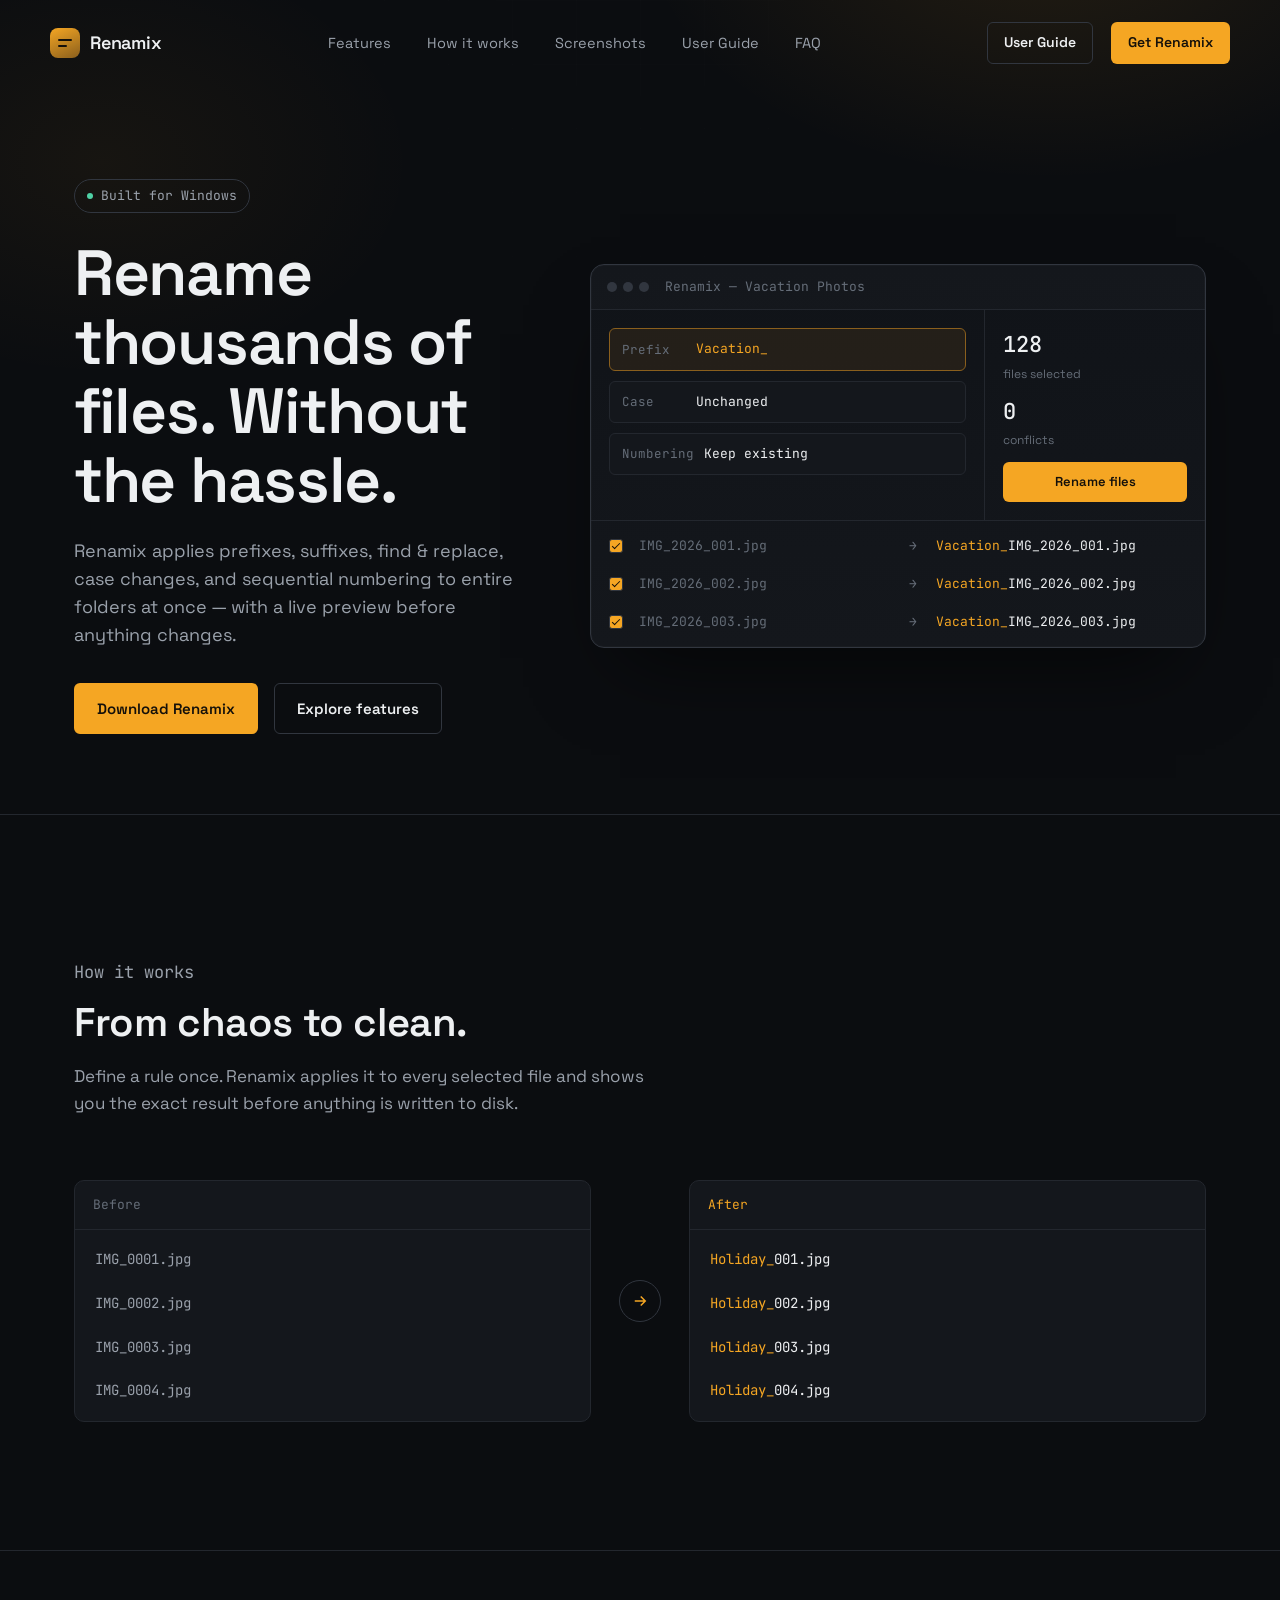
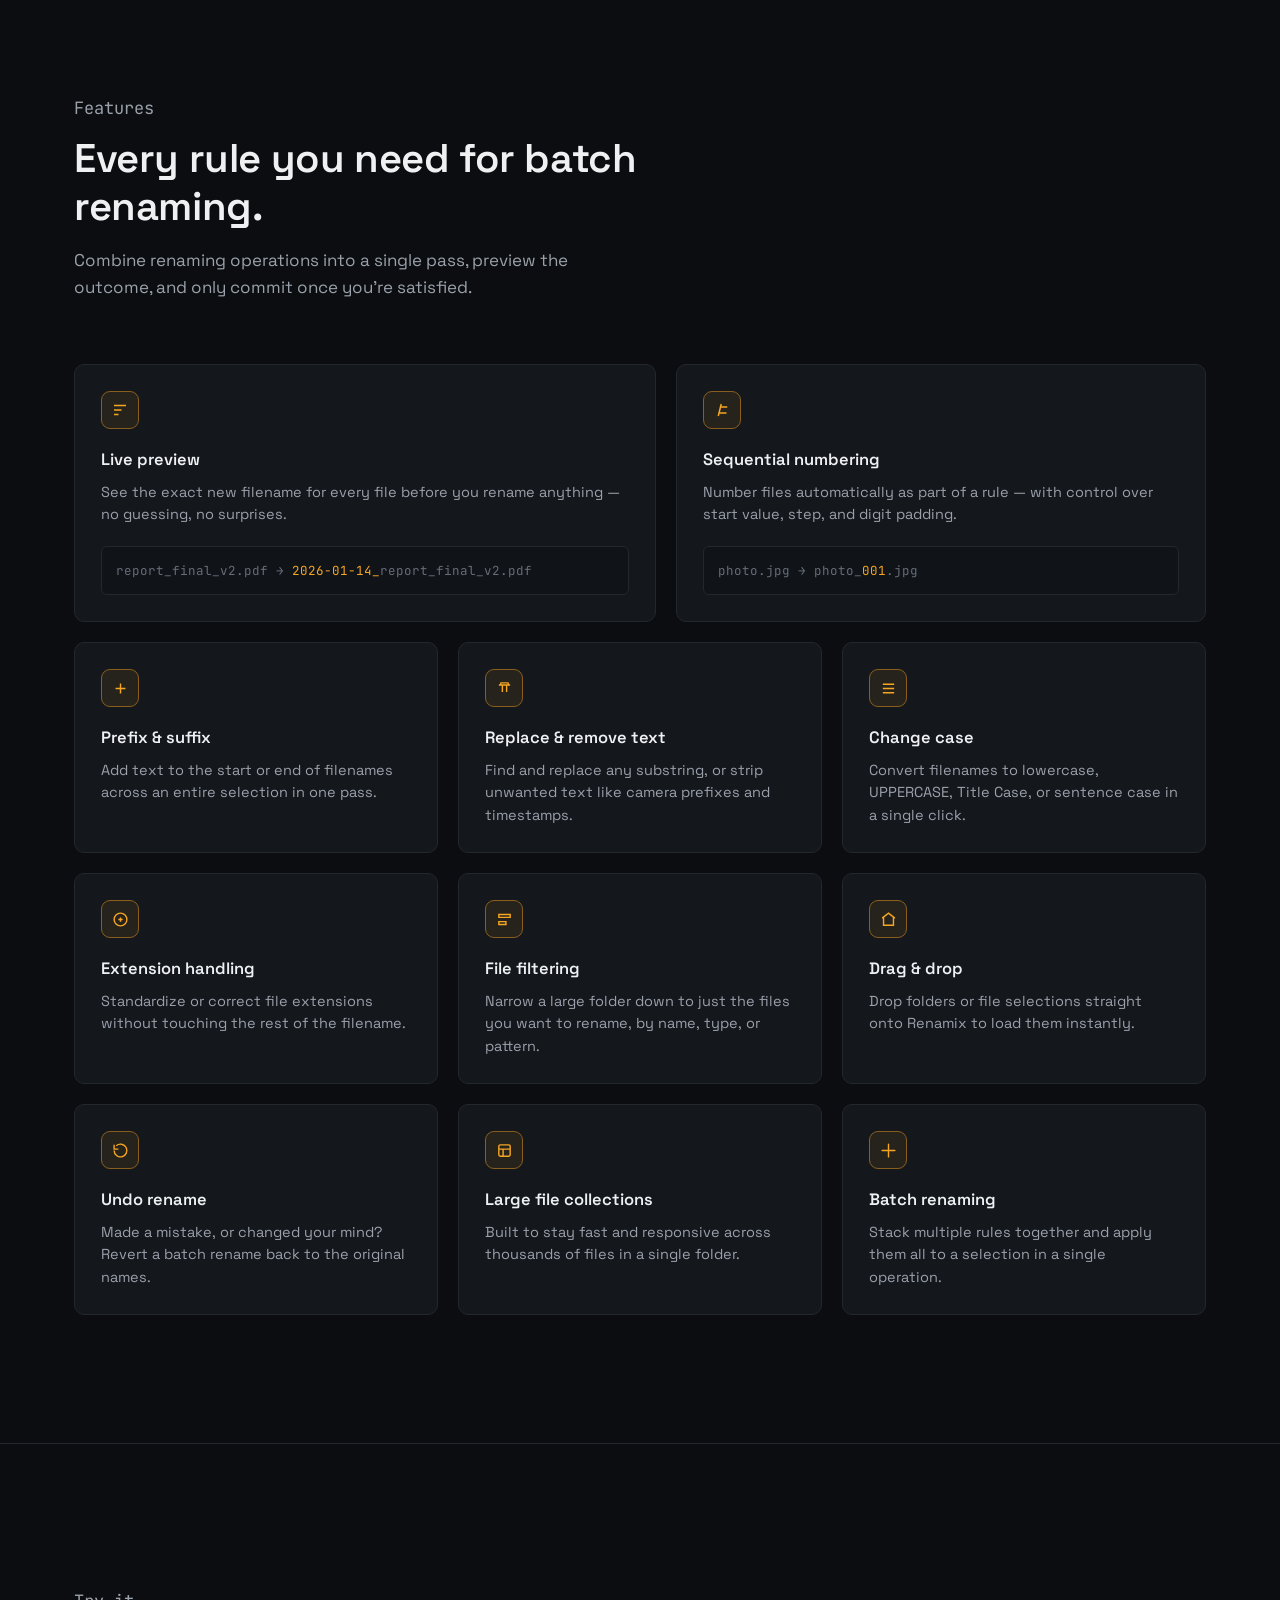
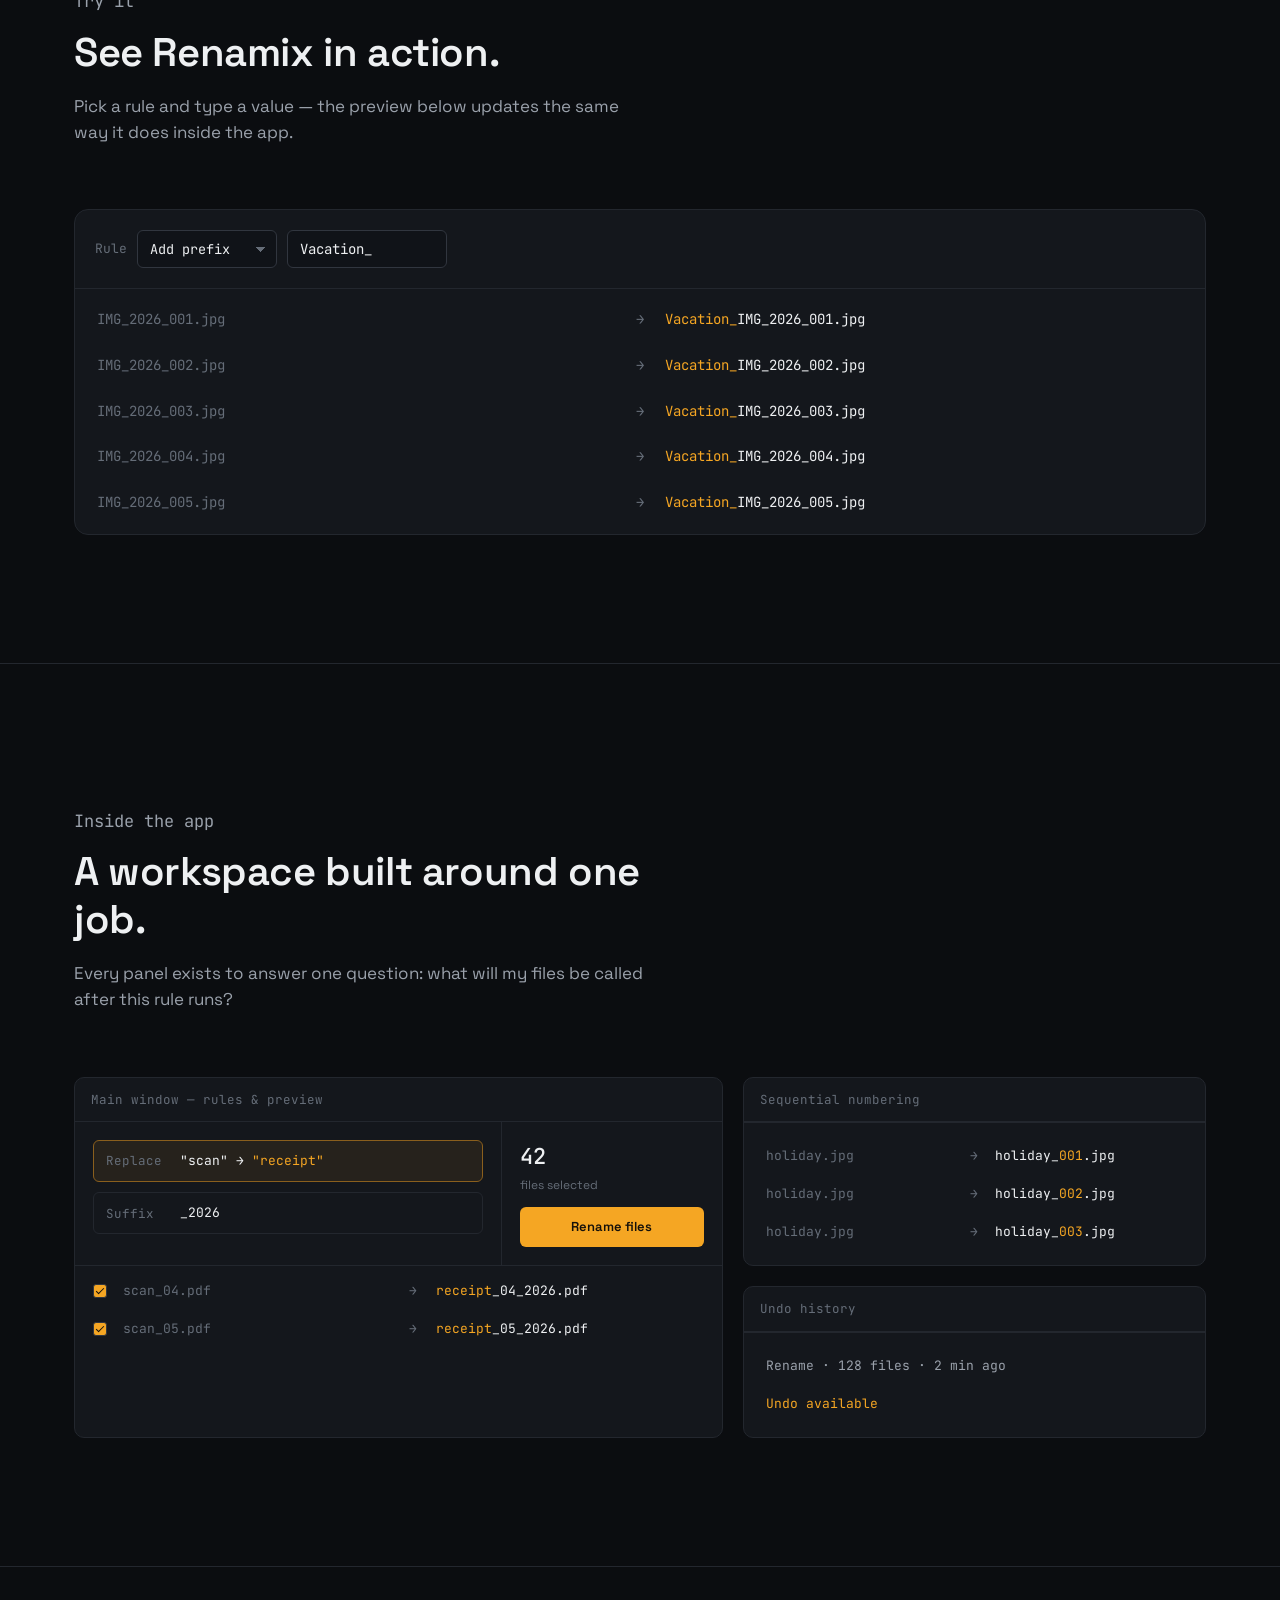
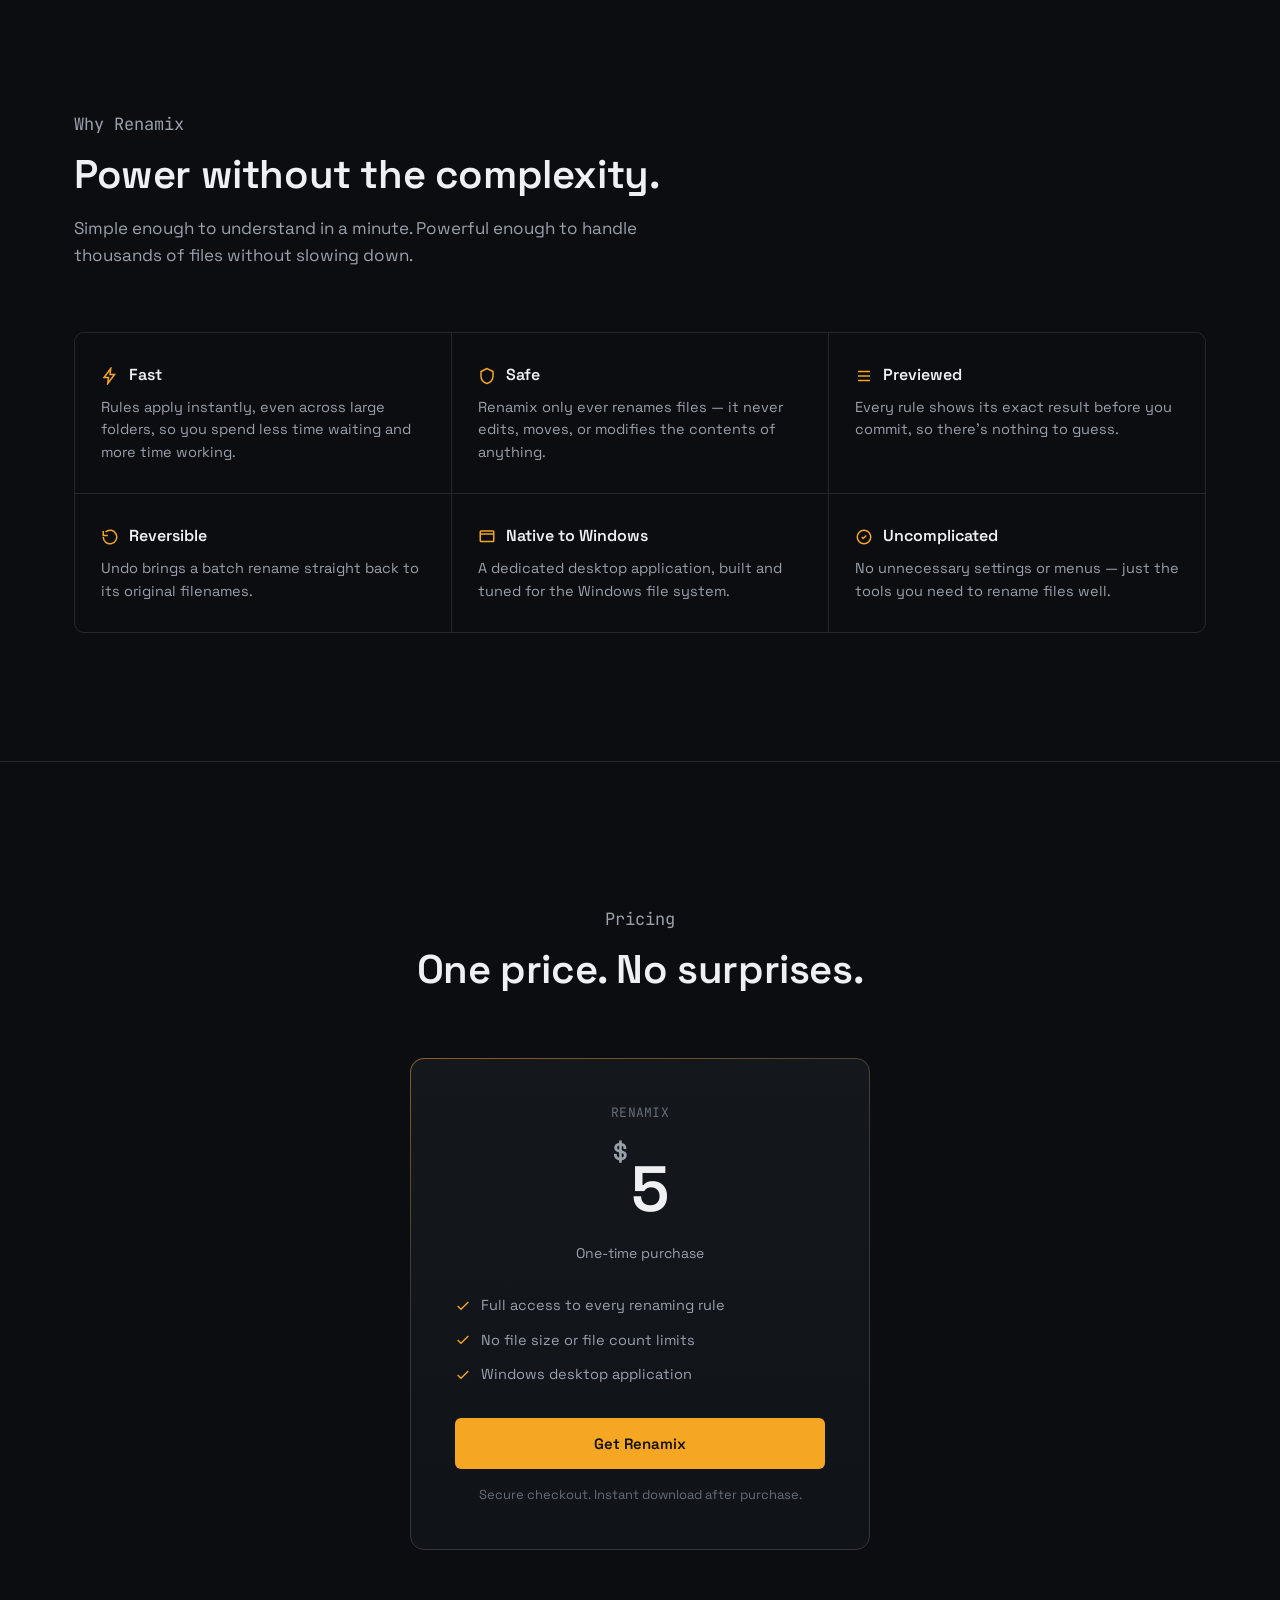
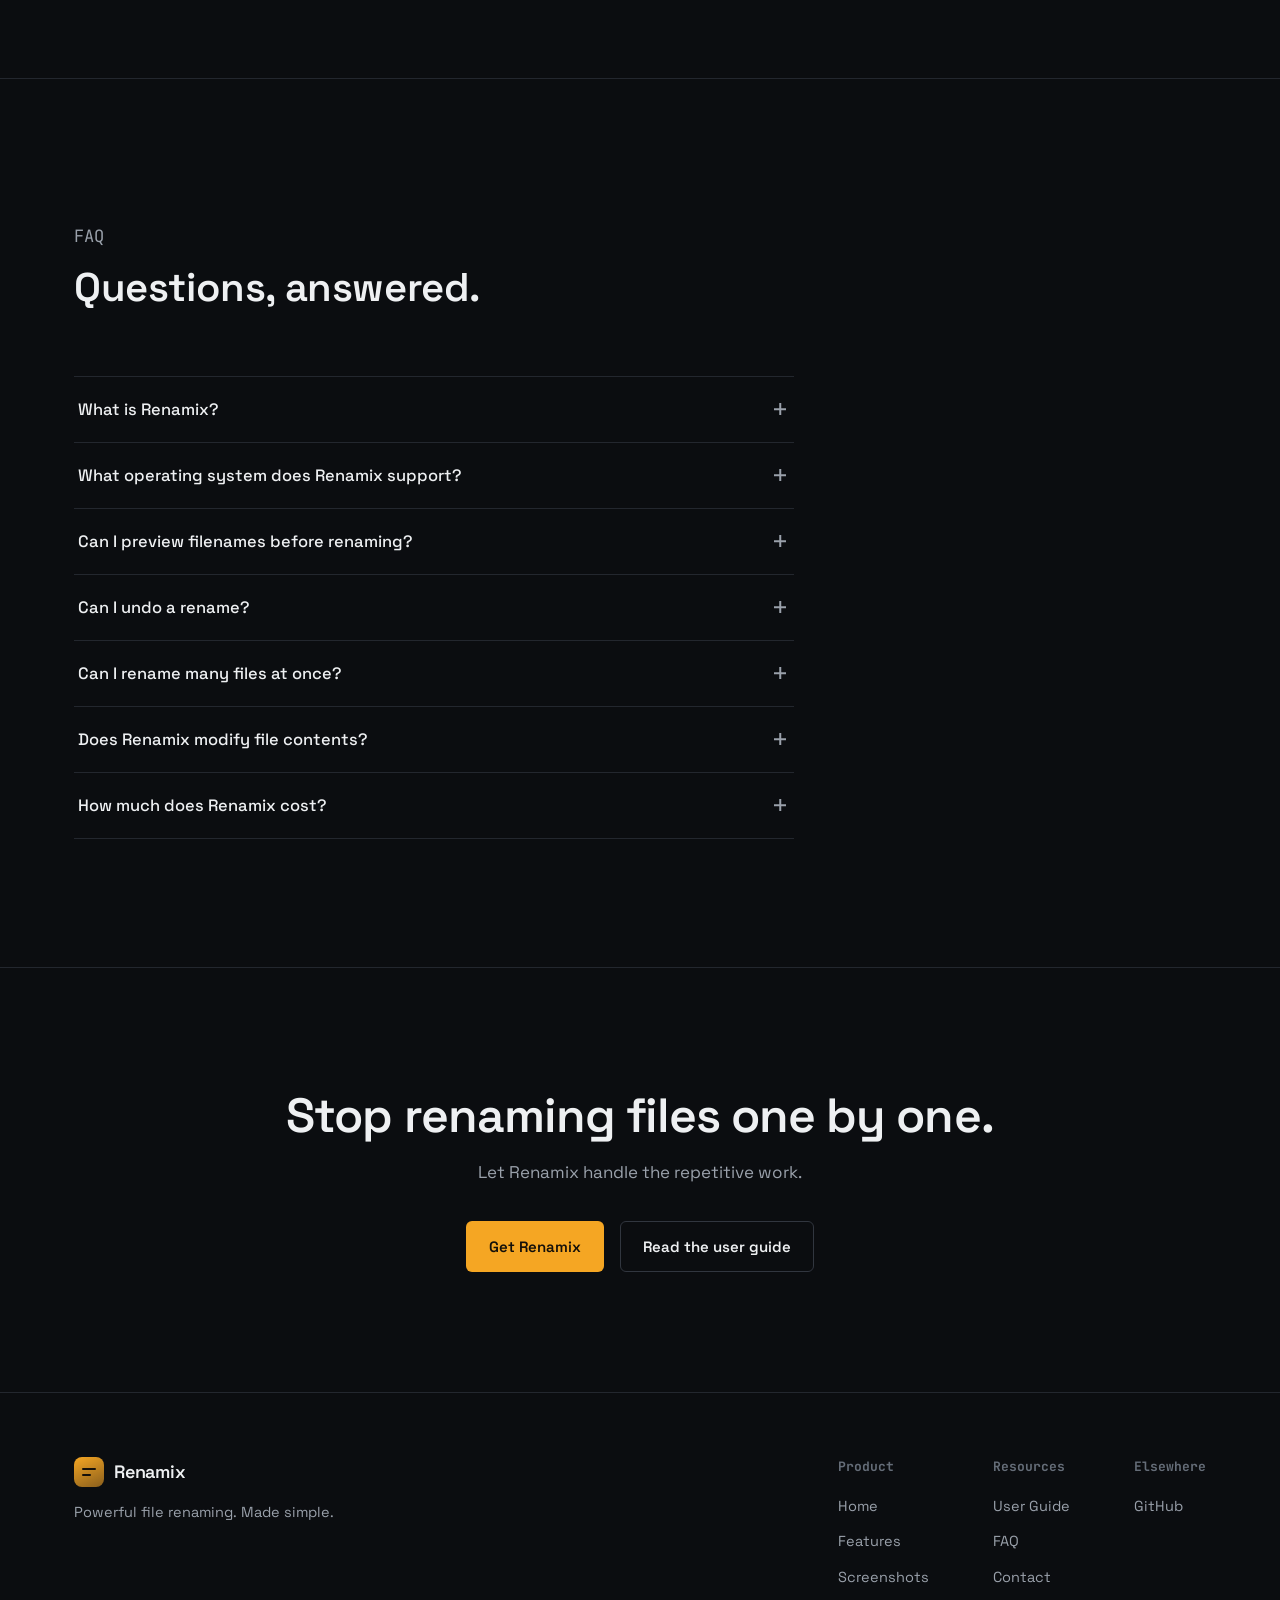
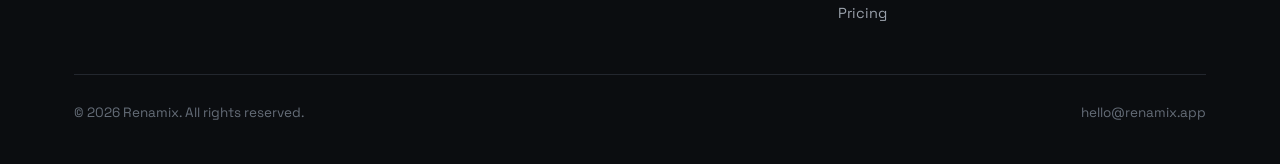
==== index.html @ d1b5529d "Second Version of Website" ====
<!DOCTYPE html>
<html lang="en">
<head>
  <meta charset="UTF-8" />
  <meta name="viewport" content="width=device-width, initial-scale=1.0" />
  <title>Renamix — Powerful Batch File Renaming for Windows</title>
  <meta name="description" content="Renamix makes batch file renaming fast, simple, and powerful. Preview changes, apply renaming rules, and rename large collections of files on Windows in seconds." />

  <meta property="og:type" content="website" />
  <meta property="og:title" content="Renamix — Powerful Batch File Renaming for Windows" />
  <meta property="og:description" content="Preview changes, apply renaming rules, and rename thousands of files in seconds. Built for Windows." />
  <meta property="og:image" content="images/og-image.png" />

  <link rel="icon" href="favicon.ico" sizes="any" />
  <link rel="preconnect" href="https://fonts.googleapis.com" />
  <link rel="preconnect" href="https://fonts.gstatic.com" crossorigin />
  <link href="https://fonts.googleapis.com/css2?family=Space+Grotesk:wght@500;600;700&family=JetBrains+Mono:wght@400;500&display=swap" rel="stylesheet" />
  <link rel="stylesheet" href="css/style.css" />
</head>
<body>
  <a class="skip-link" href="#main">Skip to content</a>
  <div class="bg-field" aria-hidden="true"></div>
  <div class="bg-grid" aria-hidden="true"></div>

  <header class="nav">
    <div class="wrap nav-inner">
      <a class="brand" href="index.html">
        <span class="brand-mark" aria-hidden="true"></span>
        Renamix
      </a>

      <nav class="nav-links" aria-label="Primary">
        <a href="#features">Features</a>
        <a href="#how-it-works">How it works</a>
        <a href="#screenshots">Screenshots</a>
        <a href="user-guide.html">User Guide</a>
        <a href="#faq">FAQ</a>
      </nav>

      <div class="nav-actions">
        <a class="btn btn-ghost btn-sm" href="user-guide.html">User Guide</a>
        <a class="btn btn-primary btn-sm" href="#pricing">Get Renamix</a>
        <button class="nav-toggle" aria-label="Open menu" aria-expanded="false" aria-controls="mobile-menu">
          <span></span>
        </button>
      </div>
    </div>

    <div class="mobile-menu" id="mobile-menu">
      <ul>
        <li><a href="#features">Features</a></li>
        <li><a href="#how-it-works">How it works</a></li>
        <li><a href="#screenshots">Screenshots</a></li>
        <li><a href="user-guide.html">User Guide</a></li>
        <li><a href="#faq">FAQ</a></li>
      </ul>
      <a class="btn btn-primary" href="#pricing">Get Renamix</a>
    </div>
  </header>

  <main id="main">

    <!-- ============================== HERO ============================== -->
    <section class="hero">
      <div class="wrap hero-inner">
        <div class="hero-copy">
          <span class="hero-eyebrow"><span class="dot" aria-hidden="true"></span>Built for Windows</span>
          <h1>Rename thousands of files. Without the hassle.</h1>
          <p>Renamix applies prefixes, suffixes, find &amp; replace, case changes, and sequential numbering to entire folders at once — with a live preview before anything changes.</p>

          <div class="hero-actions">
            <a class="btn btn-primary" href="#pricing">Download Renamix</a>
            <a class="btn btn-ghost" href="#features">Explore features</a>
          </div>
        </div>

        <div class="hero-visual">
          <div class="app-window" role="img" aria-label="Renamix application window showing a batch rename rule applied to a list of files, with old and new filenames shown side by side">
            <div class="app-titlebar">
              <div class="dots" aria-hidden="true"><span></span><span></span><span></span></div>
              <span class="app-name">Renamix — Vacation Photos</span>
            </div>
            <div class="app-body">
              <div class="app-rules">
                <div class="rule-row active">
                  <span class="rule-label">Prefix</span>
                  <span class="rule-value accent">Vacation_</span>
                </div>
                <div class="rule-row">
                  <span class="rule-label">Case</span>
                  <span class="rule-value">Unchanged</span>
                </div>
                <div class="rule-row">
                  <span class="rule-label">Numbering</span>
                  <span class="rule-value">Keep existing</span>
                </div>
              </div>
              <div class="app-summary">
                <div class="summary-stat">
                  <div class="num">128</div>
                  <div class="lbl">files selected</div>
                </div>
                <div class="summary-stat">
                  <div class="num">0</div>
                  <div class="lbl">conflicts</div>
                </div>
                <div class="summary-btn">Rename files</div>
              </div>
            </div>
            <div class="app-filelist">
              <div class="file-row">
                <span class="file-check" aria-hidden="true"></span>
                <span class="file-old">IMG_2026_001.jpg</span>
                <span class="file-arrow">→</span>
                <span class="file-new"><span class="diff">Vacation_</span>IMG_2026_001.jpg</span>
              </div>
              <div class="file-row">
                <span class="file-check" aria-hidden="true"></span>
                <span class="file-old">IMG_2026_002.jpg</span>
                <span class="file-arrow">→</span>
                <span class="file-new"><span class="diff">Vacation_</span>IMG_2026_002.jpg</span>
              </div>
              <div class="file-row">
                <span class="file-check" aria-hidden="true"></span>
                <span class="file-old">IMG_2026_003.jpg</span>
                <span class="file-arrow">→</span>
                <span class="file-new"><span class="diff">Vacation_</span>IMG_2026_003.jpg</span>
              </div>
            </div>
          </div>
        </div>
      </div>
    </section>

    <!-- ========================== BEFORE / AFTER ========================== -->
    <section class="section" id="how-it-works">
      <div class="wrap">
        <div class="section-head reveal">
          <p class="section-kicker">How it works</p>
          <h2>From chaos to clean.</h2>
          <p>Define a rule once. Renamix applies it to every selected file and shows you the exact result before anything is written to disk.</p>
        </div>

        <div class="transform-demo reveal">
          <div class="transform-col before">
            <div class="col-head">Before</div>
            <ul>
              <li>IMG_0001.jpg</li>
              <li>IMG_0002.jpg</li>
              <li>IMG_0003.jpg</li>
              <li>IMG_0004.jpg</li>
            </ul>
          </div>

          <div class="transform-arrow" aria-hidden="true">
            <svg width="18" height="18" viewBox="0 0 24 24" fill="none" stroke="currentColor" stroke-width="2"><path d="M5 12h14M13 6l6 6-6 6"/></svg>
          </div>

          <div class="transform-col after">
            <div class="col-head">After</div>
            <ul>
              <li><span class="diff">Holiday_</span>001.jpg</li>
              <li><span class="diff">Holiday_</span>002.jpg</li>
              <li><span class="diff">Holiday_</span>003.jpg</li>
              <li><span class="diff">Holiday_</span>004.jpg</li>
            </ul>
          </div>
        </div>
      </div>
    </section>

    <!-- ============================= FEATURES ============================= -->
    <section class="section" id="features">
      <div class="wrap">
        <div class="section-head reveal">
          <p class="section-kicker">Features</p>
          <h2>Every rule you need for batch renaming.</h2>
          <p>Combine renaming operations into a single pass, preview the outcome, and only commit once you're satisfied.</p>
        </div>

        <div class="feature-lead">
          <div class="feature-hero-card reveal">
            <div>
              <div class="feature-icon" aria-hidden="true">
                <svg width="18" height="18" viewBox="0 0 24 24" fill="none" stroke="currentColor" stroke-width="2"><path d="M4 6h16M4 12h10M4 18h6"/></svg>
              </div>
              <h3>Live preview</h3>
              <p>See the exact new filename for every file before you rename anything — no guessing, no surprises.</p>
            </div>
            <div class="mini-transform">
              report_final_v2.pdf<span class="arrow">→</span><span class="diff">2026-01-14_</span>report_final_v2.pdf
            </div>
          </div>

          <div class="feature-hero-card reveal">
            <div>
              <div class="feature-icon" aria-hidden="true">
                <svg width="18" height="18" viewBox="0 0 24 24" fill="none" stroke="currentColor" stroke-width="2"><path d="M7 20l4-16m-2 4h10m-11 8h10"/></svg>
              </div>
              <h3>Sequential numbering</h3>
              <p>Number files automatically as part of a rule — with control over start value, step, and digit padding.</p>
            </div>
            <div class="mini-transform">
              photo.jpg<span class="arrow">→</span>photo_<span class="diff">001</span>.jpg
            </div>
          </div>
        </div>

        <div class="feature-grid">
          <div class="feature-card reveal">
            <div class="feature-icon" aria-hidden="true">
              <svg width="17" height="17" viewBox="0 0 24 24" fill="none" stroke="currentColor" stroke-width="2"><path d="M12 5v14M5 12h14"/></svg>
            </div>
            <h3>Prefix &amp; suffix</h3>
            <p>Add text to the start or end of filenames across an entire selection in one pass.</p>
          </div>

          <div class="feature-card reveal">
            <div class="feature-icon" aria-hidden="true">
              <svg width="17" height="17" viewBox="0 0 24 24" fill="none" stroke="currentColor" stroke-width="2"><path d="M4 7h16M9 7v10m6-10v10M6 7l1-3h10l1 3"/></svg>
            </div>
            <h3>Replace &amp; remove text</h3>
            <p>Find and replace any substring, or strip unwanted text like camera prefixes and timestamps.</p>
          </div>

          <div class="feature-card reveal">
            <div class="feature-icon" aria-hidden="true">
              <svg width="17" height="17" viewBox="0 0 24 24" fill="none" stroke="currentColor" stroke-width="2"><path d="M4 6h16M4 12h16M4 18h16"/></svg>
            </div>
            <h3>Change case</h3>
            <p>Convert filenames to lowercase, UPPERCASE, Title Case, or sentence case in a single click.</p>
          </div>

          <div class="feature-card reveal">
            <div class="feature-icon" aria-hidden="true">
              <svg width="17" height="17" viewBox="0 0 24 24" fill="none" stroke="currentColor" stroke-width="2"><path d="M9 12h6M12 9v6"/><circle cx="12" cy="12" r="9"/></svg>
            </div>
            <h3>Extension handling</h3>
            <p>Standardize or correct file extensions without touching the rest of the filename.</p>
          </div>

          <div class="feature-card reveal">
            <div class="feature-icon" aria-hidden="true">
              <svg width="17" height="17" viewBox="0 0 24 24" fill="none" stroke="currentColor" stroke-width="2"><path d="M4 5h16v4H4zM4 15h10v4H4z"/></svg>
            </div>
            <h3>File filtering</h3>
            <p>Narrow a large folder down to just the files you want to rename, by name, type, or pattern.</p>
          </div>

          <div class="feature-card reveal">
            <div class="feature-icon" aria-hidden="true">
              <svg width="17" height="17" viewBox="0 0 24 24" fill="none" stroke="currentColor" stroke-width="2"><path d="M3 10l9-7 9 7M5 9v11h14V9"/></svg>
            </div>
            <h3>Drag &amp; drop</h3>
            <p>Drop folders or file selections straight onto Renamix to load them instantly.</p>
          </div>

          <div class="feature-card reveal">
            <div class="feature-icon" aria-hidden="true">
              <svg width="17" height="17" viewBox="0 0 24 24" fill="none" stroke="currentColor" stroke-width="2"><path d="M3 12a9 9 0 1 0 3-6.7M3 4v6h6"/></svg>
            </div>
            <h3>Undo rename</h3>
            <p>Made a mistake, or changed your mind? Revert a batch rename back to the original names.</p>
          </div>

          <div class="feature-card reveal">
            <div class="feature-icon" aria-hidden="true">
              <svg width="17" height="17" viewBox="0 0 24 24" fill="none" stroke="currentColor" stroke-width="2"><rect x="4" y="4" width="16" height="16" rx="2"/><path d="M4 10h16M10 10v10"/></svg>
            </div>
            <h3>Large file collections</h3>
            <p>Built to stay fast and responsive across thousands of files in a single folder.</p>
          </div>

          <div class="feature-card reveal">
            <div class="feature-icon" aria-hidden="true">
              <svg width="17" height="17" viewBox="0 0 24 24" fill="none" stroke="currentColor" stroke-width="2"><path d="M12 3v18M3 12h18" stroke-linecap="round"/></svg>
            </div>
            <h3>Batch renaming</h3>
            <p>Stack multiple rules together and apply them all to a selection in a single operation.</p>
          </div>
        </div>
      </div>
    </section>

    <!-- ========================= INTERACTIVE DEMO ========================= -->
    <section class="section">
      <div class="wrap">
        <div class="section-head reveal">
          <p class="section-kicker">Try it</p>
          <h2>See Renamix in action.</h2>
          <p>Pick a rule and type a value — the preview below updates the same way it does inside the app.</p>
        </div>

        <div class="demo-panel reveal" data-demo>
          <div class="demo-controls">
            <label for="demo-mode">Rule</label>
            <div class="demo-input-group">
              <select class="demo-select" id="demo-mode" data-demo-mode>
                <option value="prefix">Add prefix</option>
                <option value="suffix">Add suffix</option>
                <option value="replace">Replace text</option>
                <option value="case">Lowercase</option>
              </select>
              <input class="demo-input" type="text" value="Vacation_" maxlength="24" aria-label="Rule value" data-demo-text />
            </div>
          </div>

          <div class="demo-files">
            <div class="demo-file-row" data-demo-row>
              <span class="old">IMG_2026_001.jpg</span>
              <span class="arrow">→</span>
              <span class="new">Vacation_IMG_2026_001.jpg</span>
            </div>
            <div class="demo-file-row" data-demo-row>
              <span class="old">IMG_2026_002.jpg</span>
              <span class="arrow">→</span>
              <span class="new">Vacation_IMG_2026_002.jpg</span>
            </div>
            <div class="demo-file-row" data-demo-row>
              <span class="old">IMG_2026_003.jpg</span>
              <span class="arrow">→</span>
              <span class="new">Vacation_IMG_2026_003.jpg</span>
            </div>
            <div class="demo-file-row" data-demo-row>
              <span class="old">IMG_2026_004.jpg</span>
              <span class="arrow">→</span>
              <span class="new">Vacation_IMG_2026_004.jpg</span>
            </div>
            <div class="demo-file-row" data-demo-row>
              <span class="old">IMG_2026_005.jpg</span>
              <span class="arrow">→</span>
              <span class="new">Vacation_IMG_2026_005.jpg</span>
            </div>
          </div>
        </div>
      </div>
    </section>

    <!-- ============================ SCREENSHOTS =========================== -->
    <section class="section" id="screenshots">
      <div class="wrap">
        <div class="section-head reveal">
          <p class="section-kicker">Inside the app</p>
          <h2>A workspace built around one job.</h2>
          <p>Every panel exists to answer one question: what will my files be called after this rule runs?</p>
        </div>

        <div class="showcase-grid reveal">
          <div class="showcase-frame">
            <div class="frame-label">Main window — rules &amp; preview</div>
            <div class="app-body" style="border-top:none;">
              <div class="app-rules">
                <div class="rule-row active">
                  <span class="rule-label">Replace</span>
                  <span class="rule-value">"scan" → <span class="rule-value accent">"receipt"</span></span>
                </div>
                <div class="rule-row">
                  <span class="rule-label">Suffix</span>
                  <span class="rule-value">_2026</span>
                </div>
              </div>
              <div class="app-summary">
                <div class="summary-stat">
                  <div class="num">42</div>
                  <div class="lbl">files selected</div>
                </div>
                <div class="summary-btn">Rename files</div>
              </div>
            </div>
            <div class="app-filelist">
              <div class="file-row">
                <span class="file-check" aria-hidden="true"></span>
                <span class="file-old">scan_04.pdf</span>
                <span class="file-arrow">→</span>
                <span class="file-new"><span class="diff">receipt</span>_04_2026.pdf</span>
              </div>
              <div class="file-row">
                <span class="file-check" aria-hidden="true"></span>
                <span class="file-old">scan_05.pdf</span>
                <span class="file-arrow">→</span>
                <span class="file-new"><span class="diff">receipt</span>_05_2026.pdf</span>
              </div>
            </div>
          </div>

          <div class="showcase-col-right">
            <div class="showcase-frame">
              <div class="frame-label">Sequential numbering</div>
              <div class="app-filelist" style="padding:14px 12px;">
                <div class="file-row" style="grid-template-columns:1fr 18px 1fr;">
                  <span class="file-old">holiday.jpg</span>
                  <span class="file-arrow">→</span>
                  <span class="file-new">holiday_<span class="diff">001</span>.jpg</span>
                </div>
                <div class="file-row" style="grid-template-columns:1fr 18px 1fr;">
                  <span class="file-old">holiday.jpg</span>
                  <span class="file-arrow">→</span>
                  <span class="file-new">holiday_<span class="diff">002</span>.jpg</span>
                </div>
                <div class="file-row" style="grid-template-columns:1fr 18px 1fr;">
                  <span class="file-old">holiday.jpg</span>
                  <span class="file-arrow">→</span>
                  <span class="file-new">holiday_<span class="diff">003</span>.jpg</span>
                </div>
              </div>
            </div>

            <div class="showcase-frame">
              <div class="frame-label">Undo history</div>
              <div class="app-filelist" style="padding:14px 12px;">
                <div class="file-row" style="grid-template-columns:1fr;">
                  <span class="file-new" style="color:var(--text-secondary);">Rename · 128 files · 2 min ago</span>
                </div>
                <div class="file-row" style="grid-template-columns:1fr;">
                  <span class="file-new"><span class="diff">Undo available</span></span>
                </div>
              </div>
            </div>
          </div>
        </div>
      </div>
    </section>

    <!-- ============================ WHY RENAMIX =========================== -->
    <section class="section">
      <div class="wrap">
        <div class="section-head reveal">
          <p class="section-kicker">Why Renamix</p>
          <h2>Power without the complexity.</h2>
          <p>Simple enough to understand in a minute. Powerful enough to handle thousands of files without slowing down.</p>
        </div>

        <div class="trust-grid reveal">
          <div class="trust-item">
            <h3>
              <svg width="18" height="18" viewBox="0 0 24 24" fill="none" stroke="currentColor" stroke-width="2"><path d="M13 2 4 14h6l-1 8 9-12h-6l1-8z"/></svg>
              Fast
            </h3>
            <p>Rules apply instantly, even across large folders, so you spend less time waiting and more time working.</p>
          </div>
          <div class="trust-item">
            <h3>
              <svg width="18" height="18" viewBox="0 0 24 24" fill="none" stroke="currentColor" stroke-width="2"><path d="M12 2 4 6v6c0 5 3.4 8.7 8 10 4.6-1.3 8-5 8-10V6l-8-4z"/></svg>
              Safe
            </h3>
            <p>Renamix only ever renames files — it never edits, moves, or modifies the contents of anything.</p>
          </div>
          <div class="trust-item">
            <h3>
              <svg width="18" height="18" viewBox="0 0 24 24" fill="none" stroke="currentColor" stroke-width="2"><path d="M4 6h16M4 12h16M4 18h16"/></svg>
              Previewed
            </h3>
            <p>Every rule shows its exact result before you commit, so there's nothing to guess.</p>
          </div>
          <div class="trust-item">
            <h3>
              <svg width="18" height="18" viewBox="0 0 24 24" fill="none" stroke="currentColor" stroke-width="2"><path d="M3 12a9 9 0 1 0 3-6.7M3 4v6h6"/></svg>
              Reversible
            </h3>
            <p>Undo brings a batch rename straight back to its original filenames.</p>
          </div>
          <div class="trust-item">
            <h3>
              <svg width="18" height="18" viewBox="0 0 24 24" fill="none" stroke="currentColor" stroke-width="2"><rect x="3" y="4" width="18" height="14" rx="1"/><path d="M3 8h18"/></svg>
              Native to Windows
            </h3>
            <p>A dedicated desktop application, built and tuned for the Windows file system.</p>
          </div>
          <div class="trust-item">
            <h3>
              <svg width="18" height="18" viewBox="0 0 24 24" fill="none" stroke="currentColor" stroke-width="2"><circle cx="12" cy="12" r="9"/><path d="M9 12l2 2 4-4"/></svg>
              Uncomplicated
            </h3>
            <p>No unnecessary settings or menus — just the tools you need to rename files well.</p>
          </div>
        </div>
      </div>
    </section>

    <!-- ============================== PRICING ============================= -->
    <section class="section" id="pricing">
      <div class="wrap">
        <div class="section-head reveal" style="margin-left:auto;margin-right:auto;text-align:center;">
          <p class="section-kicker" style="margin-left:auto;margin-right:auto;">Pricing</p>
          <h2>One price. No surprises.</h2>
        </div>

        <div class="pricing-card reveal">
          <div class="pricing-name">RENAMIX</div>
          <div class="pricing-amount"><sup>$</sup>5</div>
          <div class="pricing-type">One-time purchase</div>

          <ul class="pricing-list">
            <li>
              <svg width="16" height="16" viewBox="0 0 24 24" fill="none" stroke="currentColor" stroke-width="2"><path d="M20 6 9 17l-5-5"/></svg>
              Full access to every renaming rule
            </li>
            <li>
              <svg width="16" height="16" viewBox="0 0 24 24" fill="none" stroke="currentColor" stroke-width="2"><path d="M20 6 9 17l-5-5"/></svg>
              No file size or file count limits
            </li>
            <li>
              <svg width="16" height="16" viewBox="0 0 24 24" fill="none" stroke="currentColor" stroke-width="2"><path d="M20 6 9 17l-5-5"/></svg>
              Windows desktop application
            </li>
          </ul>

          <a class="btn btn-primary" href="#" id="buy-button">Get Renamix</a>
          <p class="pricing-note">Secure checkout. Instant download after purchase.</p>
        </div>
      </div>
    </section>

    <!-- ================================ FAQ ================================ -->
    <section class="section" id="faq">
      <div class="wrap">
        <div class="section-head reveal">
          <p class="section-kicker">FAQ</p>
          <h2>Questions, answered.</h2>
        </div>

        <div class="faq-list reveal">
          <div class="faq-item">
            <button class="faq-question" aria-expanded="false">
              What is Renamix?
              <span class="faq-icon" aria-hidden="true"></span>
            </button>
            <div class="faq-answer">
              <p>Renamix is a Windows desktop application for batch-renaming files. You define one or more renaming rules, preview the result, and apply the changes to as many files as you need at once.</p>
            </div>
          </div>

          <div class="faq-item">
            <button class="faq-question" aria-expanded="false">
              What operating system does Renamix support?
              <span class="faq-icon" aria-hidden="true"></span>
            </button>
            <div class="faq-answer">
              <p>Renamix is built for Windows.</p>
            </div>
          </div>

          <div class="faq-item">
            <button class="faq-question" aria-expanded="false">
              Can I preview filenames before renaming?
              <span class="faq-icon" aria-hidden="true"></span>
            </button>
            <div class="faq-answer">
              <p>Yes. Every rule shows a live preview of the exact new filename for each selected file before anything is renamed.</p>
            </div>
          </div>

          <div class="faq-item">
            <button class="faq-question" aria-expanded="false">
              Can I undo a rename?
              <span class="faq-icon" aria-hidden="true"></span>
            </button>
            <div class="faq-answer">
              <p>Yes. Renamix keeps track of your most recent batch rename so you can revert files back to their original names.</p>
            </div>
          </div>

          <div class="faq-item">
            <button class="faq-question" aria-expanded="false">
              Can I rename many files at once?
              <span class="faq-icon" aria-hidden="true"></span>
            </button>
            <div class="faq-answer">
              <p>Yes. Renamix is built to handle large file collections — select a folder or a filtered set of files and apply your rules to all of them in a single pass.</p>
            </div>
          </div>

          <div class="faq-item">
            <button class="faq-question" aria-expanded="false">
              Does Renamix modify file contents?
              <span class="faq-icon" aria-hidden="true"></span>
            </button>
            <div class="faq-answer">
              <p>No. Renamix only changes filenames. It never opens, edits, or alters the contents of your files.</p>
            </div>
          </div>

          <div class="faq-item">
            <button class="faq-question" aria-expanded="false">
              How much does Renamix cost?
              <span class="faq-icon" aria-hidden="true"></span>
            </button>
            <div class="faq-answer">
              <p>Renamix is a one-time purchase of $5. No subscription.</p>
            </div>
          </div>
        </div>
      </div>
    </section>

    <!-- ============================== FINAL CTA ============================ -->
    <section class="final-cta">
      <div class="wrap">
        <h2 class="reveal">Stop renaming files one by one.</h2>
        <p class="cta-sub reveal">Let Renamix handle the repetitive work.</p>
        <div class="hero-actions reveal">
          <a class="btn btn-primary" href="#pricing">Get Renamix</a>
          <a class="btn btn-ghost" href="user-guide.html">Read the user guide</a>
        </div>
      </div>
    </section>
  </main>

  <footer class="footer">
    <div class="wrap">
      <div class="footer-top">
        <div class="footer-brand">
          <a class="brand" href="index.html">
            <span class="brand-mark" aria-hidden="true"></span>
            Renamix
          </a>
          <p>Powerful file renaming. Made simple.</p>
        </div>

        <div class="footer-cols">
          <div class="footer-col">
            <h4>Product</h4>
            <ul>
              <li><a href="index.html">Home</a></li>
              <li><a href="#features">Features</a></li>
              <li><a href="#screenshots">Screenshots</a></li>
              <li><a href="#pricing">Pricing</a></li>
            </ul>
          </div>
          <div class="footer-col">
            <h4>Resources</h4>
            <ul>
              <li><a href="user-guide.html">User Guide</a></li>
              <li><a href="#faq">FAQ</a></li>
              <li><a href="mailto:hello@renamix.app">Contact</a></li>
            </ul>
          </div>
          <div class="footer-col">
            <h4>Elsewhere</h4>
            <ul>
              <li><a href="https://github.com" target="_blank" rel="noopener">GitHub</a></li>
            </ul>
          </div>
        </div>
      </div>

      <div class="footer-bottom">
        <span>© <span data-year>2026</span> Renamix. All rights reserved.</span>
        <a href="mailto:hello@renamix.app">hello@renamix.app</a>
      </div>
    </div>
  </footer>

  <script src="js/script.js"></script>
</body>
</html>
---- css/style.css ----
/* ==========================================================================
   Renamix — Design tokens
   ========================================================================== */

:root {
  /* Color */
  --bg: #0b0d10;
  --bg-raised: #101318;
  --surface: #14171c;
  --surface-hover: #191d23;
  --border: #23272e;
  --border-strong: #31363f;
  --text-primary: #eef0f2;
  --text-secondary: #9aa1ab;
  --text-tertiary: #656d78;
  --accent: #f5a623;
  --accent-hover: #ffb648;
  --accent-dim: #8a5f1d;
  --accent-wash: rgba(245, 166, 35, 0.08);
  --green: #4fd1a5;
  --red: #e2685c;

  /* Type */
  --font-display: "Space Grotesk", "Segoe UI", system-ui, sans-serif;
  --font-mono: "JetBrains Mono", "SFMono-Regular", Consolas, monospace;

  /* Layout */
  --content-width: 1180px;
  --content-pad: 24px;
  --radius-sm: 6px;
  --radius-md: 10px;
  --radius-lg: 14px;

  /* Motion */
  --ease: cubic-bezier(0.16, 1, 0.3, 1);
  --dur-fast: 150ms;
  --dur-med: 380ms;
}

/* ==========================================================================
   Reset
   ========================================================================== */

*, *::before, *::after { box-sizing: border-box; }

html {
  scroll-behavior: smooth;
  -webkit-text-size-adjust: 100%;
}

body {
  margin: 0;
  background: var(--bg);
  color: var(--text-primary);
  font-family: var(--font-display);
  font-size: 16px;
  line-height: 1.55;
  -webkit-font-smoothing: antialiased;
  text-rendering: optimizeLegibility;
}

img { max-width: 100%; display: block; }
a { color: inherit; text-decoration: none; }
button { font-family: inherit; cursor: pointer; }
ul { margin: 0; padding: 0; list-style: none; }
h1, h2, h3, h4, p { margin: 0; }

::selection { background: var(--accent); color: #14100a; }

:focus-visible {
  outline: 2px solid var(--accent);
  outline-offset: 3px;
  border-radius: 4px;
}

@media (prefers-reduced-motion: reduce) {
  html { scroll-behavior: auto; }
  *, *::before, *::after {
    animation-duration: 0.001ms !important;
    animation-iteration-count: 1 !important;
    transition-duration: 0.001ms !important;
    scroll-behavior: auto !important;
  }
}

/* ==========================================================================
   Layout helpers
   ========================================================================== */

.wrap {
  max-width: var(--content-width);
  margin: 0 auto;
  padding: 0 var(--content-pad);
}

.section {
  padding: 128px 0;
  border-bottom: 1px solid var(--border);
  position: relative;
}

.section-head {
  max-width: 620px;
  margin-bottom: 64px;
}

.section-kicker {
  font-family: var(--font-mono);
  font-size: 13px;
  color: var(--accent);
  margin: 0 0 14px;
}

.section-head h2 {
  font-size: clamp(28px, 3.6vw, 40px);
  font-weight: 600;
  letter-spacing: -0.01em;
  line-height: 1.2;
}

.section-head p {
  margin-top: 16px;
  color: var(--text-secondary);
  font-size: 17px;
  max-width: 52ch;
}

.visually-hidden {
  position: absolute;
  width: 1px; height: 1px;
  overflow: hidden;
  clip: rect(0 0 0 0);
  white-space: nowrap;
}

.skip-link {
  position: absolute;
  top: -48px;
  left: 16px;
  background: var(--accent);
  color: #14100a;
  padding: 10px 16px;
  border-radius: var(--radius-sm);
  font-weight: 600;
  z-index: 200;
  transition: top var(--dur-fast) var(--ease);
}
.skip-link:focus { top: 16px; }

/* ==========================================================================
   Background atmosphere — lightweight, static/near-static
   ========================================================================== */

.bg-field {
  position: fixed;
  inset: 0;
  z-index: -1;
  pointer-events: none;
  background:
    radial-gradient(680px 420px at 82% -8%, rgba(245, 166, 35, 0.10), transparent 60%),
    radial-gradient(520px 360px at 8% 18%, rgba(245, 166, 35, 0.05), transparent 60%),
    var(--bg);
}

.bg-grid {
  position: fixed;
  inset: 0;
  z-index: -1;
  pointer-events: none;
  opacity: 0.35;
  background-image:
    linear-gradient(to right, rgba(255,255,255,0.028) 1px, transparent 1px),
    linear-gradient(to bottom, rgba(255,255,255,0.028) 1px, transparent 1px);
  background-size: 64px 64px;
  mask-image: radial-gradient(ellipse 900px 600px at 50% 0%, black, transparent 75%);
}

/* ==========================================================================
   Buttons
   ========================================================================== */

.btn {
  display: inline-flex;
  align-items: center;
  justify-content: center;
  gap: 8px;
  padding: 13px 22px;
  border-radius: var(--radius-sm);
  font-size: 15px;
  font-weight: 600;
  border: 1px solid transparent;
  transition: background var(--dur-fast) var(--ease), border-color var(--dur-fast) var(--ease), transform var(--dur-fast) var(--ease);
  white-space: nowrap;
}
.btn:active { transform: translateY(1px); }

.btn-primary {
  background: var(--accent);
  color: #14100a;
}
.btn-primary:hover { background: var(--accent-hover); }

.btn-ghost {
  background: transparent;
  border-color: var(--border-strong);
  color: var(--text-primary);
}
.btn-ghost:hover { border-color: var(--accent-dim); background: var(--accent-wash); }

.btn-sm { padding: 9px 16px; font-size: 14px; }

/* ==========================================================================
   Navigation
   ========================================================================== */

.nav {
  position: sticky;
  top: 0;
  z-index: 100;
  border-bottom: 1px solid transparent;
  transition: background var(--dur-med) var(--ease), border-color var(--dur-med) var(--ease), padding var(--dur-med) var(--ease);
}

.nav.is-scrolled {
  background: rgba(11, 13, 16, 0.86);
  backdrop-filter: blur(10px);
  border-bottom-color: var(--border);
}

.nav-inner {
  display: flex;
  align-items: center;
  justify-content: space-between;
  padding: 22px 0;
  transition: padding var(--dur-med) var(--ease);
}
.nav.is-scrolled .nav-inner { padding: 14px 0; }

.brand {
  display: flex;
  align-items: center;
  gap: 10px;
  font-weight: 600;
  font-size: 18px;
  letter-spacing: -0.01em;
}

.brand-mark {
  width: 30px;
  height: 30px;
  border-radius: 8px;
  background: linear-gradient(155deg, var(--accent), var(--accent-dim));
  position: relative;
  flex-shrink: 0;
}
.brand-mark::before,
.brand-mark::after {
  content: "";
  position: absolute;
  left: 8px;
  right: 8px;
  height: 2px;
  background: #14100a;
  border-radius: 1px;
}
.brand-mark::before { top: 11px; }
.brand-mark::after { top: 17px; right: 13px; }

.nav-links {
  display: flex;
  align-items: center;
  gap: 36px;
}

.nav-links a {
  font-size: 14.5px;
  color: var(--text-secondary);
  transition: color var(--dur-fast) var(--ease);
}
.nav-links a:hover { color: var(--text-primary); }

.nav-actions { display: flex; align-items: center; gap: 18px; }

.nav-toggle {
  display: none;
  background: transparent;
  border: 1px solid var(--border-strong);
  border-radius: var(--radius-sm);
  width: 40px;
  height: 40px;
  align-items: center;
  justify-content: center;
}
.nav-toggle span,
.nav-toggle span::before,
.nav-toggle span::after {
  content: "";
  display: block;
  width: 18px;
  height: 1.5px;
  background: var(--text-primary);
  position: relative;
  transition: transform var(--dur-fast) var(--ease), opacity var(--dur-fast) var(--ease);
}
.nav-toggle span::before { position: absolute; top: -6px; }
.nav-toggle span::after { position: absolute; top: 6px; }
.nav-toggle[aria-expanded="true"] span { background: transparent; }
.nav-toggle[aria-expanded="true"] span::before { transform: translateY(6px) rotate(45deg); }
.nav-toggle[aria-expanded="true"] span::after { transform: translateY(-6px) rotate(-45deg); }

.mobile-menu {
  display: none;
  position: fixed;
  inset: 0 0 auto 0;
  top: 65px;
  background: rgba(11, 13, 16, 0.98);
  backdrop-filter: blur(10px);
  border-bottom: 1px solid var(--border);
  padding: 8px var(--content-pad) 28px;
  z-index: 99;
}
.mobile-menu.is-open { display: block; }
.mobile-menu ul { display: flex; flex-direction: column; }
.mobile-menu a {
  display: block;
  padding: 14px 4px;
  border-bottom: 1px solid var(--border);
  font-size: 16px;
  color: var(--text-primary);
}
.mobile-menu .btn { margin-top: 20px; width: 100%; }

/* ==========================================================================
   Hero
   ========================================================================== */

.hero {
  padding: 92px 0 80px;
  border-bottom: 1px solid var(--border);
}

.hero-inner {
  display: grid;
  grid-template-columns: 1fr;
  gap: 56px;
  align-items: center;
}

.hero-eyebrow {
  display: inline-flex;
  align-items: center;
  gap: 8px;
  font-family: var(--font-mono);
  font-size: 13px;
  color: var(--text-secondary);
  border: 1px solid var(--border-strong);
  padding: 6px 12px;
  border-radius: 999px;
  margin-bottom: 26px;
}
.hero-eyebrow .dot {
  width: 6px; height: 6px;
  border-radius: 50%;
  background: var(--green);
  flex-shrink: 0;
}

.hero-copy h1 {
  font-size: clamp(38px, 6vw, 64px);
  font-weight: 600;
  line-height: 1.08;
  letter-spacing: -0.02em;
  max-width: 15ch;
}

.hero-copy p {
  margin-top: 22px;
  font-size: 18px;
  color: var(--text-secondary);
  max-width: 46ch;
}

.hero-actions {
  display: flex;
  align-items: center;
  gap: 16px;
  margin-top: 34px;
  flex-wrap: wrap;
}

.hero-platform {
  display: flex;
  align-items: center;
  gap: 8px;
  font-size: 13.5px;
  color: var(--text-tertiary);
}

.hero-visual { width: 100%; }

/* App panel mockup — represents the real product UI honestly (no fake screenshot claim) */

.app-window {
  border-radius: var(--radius-lg);
  border: 1px solid var(--border-strong);
  background: linear-gradient(180deg, var(--bg-raised), var(--surface));
  box-shadow:
    0 40px 80px -30px rgba(0, 0, 0, 0.65),
    0 0 0 1px rgba(255, 255, 255, 0.02) inset;
  overflow: hidden;
  opacity: 0;
  transform: translateY(18px);
  animation: rise var(--dur-med) var(--ease) 200ms forwards;
}

@keyframes rise {
  to { opacity: 1; transform: translateY(0); }
}

.app-titlebar {
  display: flex;
  align-items: center;
  gap: 8px;
  padding: 12px 16px;
  border-bottom: 1px solid var(--border);
  background: rgba(255, 255, 255, 0.015);
}
.app-titlebar .dots { display: flex; gap: 6px; }
.app-titlebar .dots span {
  width: 10px; height: 10px;
  border-radius: 50%;
  background: var(--border-strong);
}
.app-titlebar .app-name {
  margin-left: 8px;
  font-size: 13px;
  color: var(--text-tertiary);
  font-family: var(--font-mono);
}

.app-body {
  display: grid;
  grid-template-columns: minmax(0, 1fr) 220px;
}

.app-rules {
  padding: 18px;
  border-right: 1px solid var(--border);
}

.app-rules .rule-row {
  display: flex;
  align-items: center;
  gap: 10px;
  padding: 10px 12px;
  border: 1px solid var(--border);
  border-radius: var(--radius-sm);
  margin-bottom: 10px;
  background: var(--surface);
}
.app-rules .rule-row.active {
  border-color: var(--accent-dim);
  background: var(--accent-wash);
}
.rule-label {
  font-size: 12.5px;
  color: var(--text-tertiary);
  font-family: var(--font-mono);
  min-width: 64px;
}
.rule-value {
  font-family: var(--font-mono);
  font-size: 13px;
  color: var(--text-primary);
}
.rule-value.accent { color: var(--accent); }

.app-summary {
  padding: 18px;
  display: flex;
  flex-direction: column;
  gap: 12px;
}
.summary-stat { }
.summary-stat .num {
  font-family: var(--font-mono);
  font-size: 22px;
  color: var(--text-primary);
  font-weight: 500;
}
.summary-stat .lbl {
  font-size: 12px;
  color: var(--text-tertiary);
  margin-top: 2px;
}
.summary-btn {
  margin-top: auto;
  background: var(--accent);
  color: #14100a;
  text-align: center;
  padding: 10px;
  border-radius: var(--radius-sm);
  font-size: 13px;
  font-weight: 600;
}

.app-filelist {
  border-top: 1px solid var(--border);
  padding: 6px 8px;
}
.file-row {
  display: grid;
  grid-template-columns: 18px 1fr 22px 1fr;
  align-items: center;
  gap: 12px;
  padding: 9px 10px;
  font-family: var(--font-mono);
  font-size: 13px;
  border-radius: var(--radius-sm);
}
.file-row:hover { background: var(--surface-hover); }
.file-check {
  width: 14px; height: 14px;
  border-radius: 3px;
  border: 1px solid var(--border-strong);
  background: var(--accent);
  position: relative;
}
.file-check::after {
  content: "";
  position: absolute;
  left: 4px; top: 1px;
  width: 4px; height: 8px;
  border: solid #14100a;
  border-width: 0 1.5px 1.5px 0;
  transform: rotate(45deg);
}
.file-old { color: var(--text-tertiary); }
.file-arrow { color: var(--text-tertiary); text-align: center; }
.file-new { color: var(--text-primary); }
.file-new .diff { color: var(--accent); }

@media (max-width: 700px) {
  .app-body { grid-template-columns: 1fr; }
  .app-rules { border-right: none; border-bottom: 1px solid var(--border); }
  .file-row { grid-template-columns: 14px 1fr 16px 1fr; font-size: 11.5px; gap: 8px; }
}

/* ==========================================================================
   Before / After
   ========================================================================== */

.transform-demo {
  display: grid;
  grid-template-columns: 1fr auto 1fr;
  gap: 28px;
  align-items: center;
}

.transform-col {
  border: 1px solid var(--border);
  border-radius: var(--radius-md);
  overflow: hidden;
  background: var(--surface);
}
.transform-col .col-head {
  padding: 14px 18px;
  border-bottom: 1px solid var(--border);
  font-size: 13px;
  color: var(--text-tertiary);
  font-family: var(--font-mono);
}
.transform-col.after .col-head { color: var(--accent); }
.transform-col ul { padding: 8px; }
.transform-col li {
  font-family: var(--font-mono);
  font-size: 14px;
  padding: 11px 12px;
  color: var(--text-secondary);
  border-radius: var(--radius-sm);
}
.transform-col.after li { color: var(--text-primary); }
.transform-col.after li .diff { color: var(--accent); }

.transform-arrow {
  width: 42px; height: 42px;
  border-radius: 50%;
  border: 1px solid var(--border-strong);
  display: flex; align-items: center; justify-content: center;
  color: var(--accent);
  flex-shrink: 0;
}

@media (max-width: 760px) {
  .transform-demo { grid-template-columns: 1fr; }
  .transform-arrow { transform: rotate(90deg); margin: 0 auto; }
}

/* ==========================================================================
   Features
   ========================================================================== */

.feature-lead {
  display: grid;
  grid-template-columns: 1.1fr 1fr;
  gap: 20px;
  margin-bottom: 20px;
}

.feature-grid {
  display: grid;
  grid-template-columns: repeat(3, 1fr);
  gap: 20px;
}

.feature-card, .feature-hero-card {
  border: 1px solid var(--border);
  border-radius: var(--radius-md);
  padding: 26px;
  background: var(--surface);
  transition: border-color var(--dur-fast) var(--ease), background var(--dur-fast) var(--ease);
}
.feature-card:hover, .feature-hero-card:hover {
  border-color: var(--border-strong);
  background: var(--surface-hover);
}

.feature-hero-card {
  display: flex;
  flex-direction: column;
  justify-content: space-between;
  min-height: 220px;
}

.feature-icon {
  width: 38px; height: 38px;
  border-radius: 9px;
  background: var(--accent-wash);
  border: 1px solid var(--accent-dim);
  display: flex; align-items: center; justify-content: center;
  color: var(--accent);
  margin-bottom: 18px;
  flex-shrink: 0;
}

.feature-card h3, .feature-hero-card h3 {
  font-size: 16.5px;
  font-weight: 600;
  margin-bottom: 8px;
}
.feature-card p, .feature-hero-card p {
  font-size: 14.5px;
  color: var(--text-secondary);
}

.feature-hero-card .mini-transform {
  margin-top: 20px;
  font-family: var(--font-mono);
  font-size: 12.5px;
  color: var(--text-tertiary);
  background: var(--bg-raised);
  border: 1px solid var(--border);
  border-radius: var(--radius-sm);
  padding: 12px 14px;
  line-height: 1.9;
}
.feature-hero-card .mini-transform .diff { color: var(--accent); }
.feature-hero-card .mini-transform .arrow { color: var(--text-tertiary); margin: 0 8px; }

@media (max-width: 900px) {
  .feature-lead { grid-template-columns: 1fr; }
  .feature-grid { grid-template-columns: 1fr 1fr; }
}
@media (max-width: 600px) {
  .feature-grid { grid-template-columns: 1fr; }
}

/* ==========================================================================
   Interactive demo
   ========================================================================== */

.demo-panel {
  border: 1px solid var(--border);
  border-radius: var(--radius-lg);
  background: var(--surface);
  overflow: hidden;
}

.demo-controls {
  display: flex;
  flex-wrap: wrap;
  gap: 10px;
  padding: 20px;
  border-bottom: 1px solid var(--border);
  align-items: center;
}

.demo-controls label {
  font-size: 13px;
  color: var(--text-tertiary);
  font-family: var(--font-mono);
}

.demo-input-group {
  display: flex;
  align-items: center;
  gap: 10px;
  flex-wrap: wrap;
}

.demo-input {
  background: var(--bg-raised);
  border: 1px solid var(--border-strong);
  border-radius: var(--radius-sm);
  padding: 9px 12px;
  font-family: var(--font-mono);
  font-size: 14px;
  color: var(--text-primary);
  width: 160px;
}
.demo-input:focus { border-color: var(--accent); }

.demo-select {
  background: var(--bg-raised);
  border: 1px solid var(--border-strong);
  border-radius: var(--radius-sm);
  padding: 9px 30px 9px 12px;
  font-family: var(--font-mono);
  font-size: 13.5px;
  color: var(--text-primary);
  appearance: none;
  background-image: linear-gradient(45deg, transparent 50%, var(--text-tertiary) 50%), linear-gradient(135deg, var(--text-tertiary) 50%, transparent 50%);
  background-position: calc(100% - 15px) center, calc(100% - 10px) center;
  background-size: 5px 5px, 5px 5px;
  background-repeat: no-repeat;
}

.demo-files {
  padding: 8px;
}
.demo-file-row {
  display: grid;
  grid-template-columns: 1fr 22px 1fr;
  align-items: center;
  gap: 14px;
  padding: 12px 14px;
  font-family: var(--font-mono);
  font-size: 14px;
  border-radius: var(--radius-sm);
}
.demo-file-row:hover { background: var(--surface-hover); }
.demo-file-row .old { color: var(--text-tertiary); overflow: hidden; text-overflow: ellipsis; white-space: nowrap; }
.demo-file-row .arrow { color: var(--text-tertiary); text-align: center; }
.demo-file-row .new { color: var(--text-primary); overflow: hidden; text-overflow: ellipsis; white-space: nowrap; }
.demo-file-row .new .diff { color: var(--accent); }

@media (max-width: 600px) {
  .demo-file-row { grid-template-columns: 1fr 14px 1fr; font-size: 12px; gap: 8px; }
}

/* ==========================================================================
   Why / trust
   ========================================================================== */

.trust-grid {
  display: grid;
  grid-template-columns: repeat(3, 1fr);
  gap: 1px;
  background: var(--border);
  border: 1px solid var(--border);
  border-radius: var(--radius-md);
  overflow: hidden;
}
.trust-item {
  background: var(--bg);
  padding: 30px 26px;
}
.trust-item h3 {
  font-size: 16px;
  font-weight: 600;
  margin-bottom: 8px;
  display: flex;
  align-items: center;
  gap: 10px;
}
.trust-item h3 svg { color: var(--accent); flex-shrink: 0; }
.trust-item p {
  font-size: 14.5px;
  color: var(--text-secondary);
}

@media (max-width: 760px) {
  .trust-grid { grid-template-columns: 1fr; }
}

/* ==========================================================================
   Screenshots showcase
   ========================================================================== */

.showcase-grid {
  display: grid;
  grid-template-columns: 1.4fr 1fr;
  gap: 20px;
}
.showcase-col-right {
  display: grid;
  gap: 20px;
}
.showcase-frame {
  border: 1px solid var(--border);
  border-radius: var(--radius-md);
  background: var(--surface);
  overflow: hidden;
}
.showcase-frame .frame-label {
  padding: 12px 16px;
  font-family: var(--font-mono);
  font-size: 12.5px;
  color: var(--text-tertiary);
  border-bottom: 1px solid var(--border);
}

@media (max-width: 860px) {
  .showcase-grid { grid-template-columns: 1fr; }
}

/* ==========================================================================
   Pricing
   ========================================================================== */

.pricing-card {
  max-width: 460px;
  margin: 0 auto;
  border: 1px solid var(--border-strong);
  border-radius: var(--radius-lg);
  padding: 44px;
  text-align: center;
  background: linear-gradient(180deg, var(--surface), var(--bg-raised));
  position: relative;
}
.pricing-card::before {
  content: "";
  position: absolute;
  inset: -1px;
  border-radius: var(--radius-lg);
  padding: 1px;
  background: linear-gradient(160deg, var(--accent-dim), transparent 40%);
  -webkit-mask: linear-gradient(#fff 0 0) content-box, linear-gradient(#fff 0 0);
  -webkit-mask-composite: xor;
  mask-composite: exclude;
  pointer-events: none;
}
.pricing-name {
  font-family: var(--font-mono);
  font-size: 13px;
  color: var(--text-tertiary);
  letter-spacing: 0.02em;
}
.pricing-amount {
  margin-top: 16px;
  font-size: 64px;
  font-weight: 600;
  letter-spacing: -0.03em;
}
.pricing-amount sup { font-size: 24px; color: var(--text-secondary); top: -28px; position: relative; margin-right: 4px; }
.pricing-type {
  margin-top: 4px;
  font-size: 14px;
  color: var(--text-secondary);
}
.pricing-list {
  margin: 30px 0 32px;
  text-align: left;
  display: flex;
  flex-direction: column;
  gap: 12px;
}
.pricing-list li {
  display: flex;
  align-items: center;
  gap: 10px;
  font-size: 14.5px;
  color: var(--text-secondary);
}
.pricing-list svg { color: var(--accent); flex-shrink: 0; }
.pricing-card .btn { width: 100%; }
.pricing-note {
  margin-top: 16px;
  font-size: 13px;
  color: var(--text-tertiary);
}

/* ==========================================================================
   FAQ
   ========================================================================== */

.faq-list {
  max-width: 720px;
}
.faq-item {
  border-bottom: 1px solid var(--border);
}
.faq-item:first-child { border-top: 1px solid var(--border); }

.faq-question {
  width: 100%;
  display: flex;
  align-items: center;
  justify-content: space-between;
  gap: 20px;
  padding: 22px 4px;
  background: none;
  border: none;
  color: var(--text-primary);
  font-family: var(--font-display);
  font-size: 16.5px;
  font-weight: 500;
  text-align: left;
}

.faq-icon {
  flex-shrink: 0;
  width: 20px; height: 20px;
  position: relative;
}
.faq-icon::before, .faq-icon::after {
  content: "";
  position: absolute;
  background: var(--text-secondary);
  top: 50%; left: 50%;
  transition: transform var(--dur-fast) var(--ease);
}
.faq-icon::before { width: 12px; height: 1.5px; transform: translate(-50%, -50%); }
.faq-icon::after { width: 1.5px; height: 12px; transform: translate(-50%, -50%); }
.faq-item.is-open .faq-icon::after { transform: translate(-50%, -50%) rotate(90deg); opacity: 0; }

.faq-answer {
  max-height: 0;
  overflow: hidden;
  transition: max-height var(--dur-med) var(--ease);
}
.faq-answer p {
  padding: 0 4px 22px;
  color: var(--text-secondary);
  font-size: 15px;
  max-width: 60ch;
}

/* ==========================================================================
   Final CTA
   ========================================================================== */

.final-cta {
  padding: 120px 0;
  text-align: center;
  border-bottom: 1px solid var(--border);
}
.final-cta h2 {
  font-size: clamp(30px, 4.4vw, 48px);
  font-weight: 600;
  letter-spacing: -0.02em;
  line-height: 1.15;
}
.final-cta .cta-sub {
  margin-top: 16px;
  font-size: 17px;
  color: var(--text-secondary);
}
.final-cta .hero-actions { justify-content: center; margin-top: 36px; }

/* ==========================================================================
   Footer
   ========================================================================== */

.footer {
  padding: 64px 0 40px;
}
.footer-top {
  display: flex;
  justify-content: space-between;
  gap: 40px;
  flex-wrap: wrap;
  padding-bottom: 48px;
}
.footer-brand { max-width: 280px; }
.footer-brand .brand { margin-bottom: 14px; }
.footer-brand p { color: var(--text-secondary); font-size: 14.5px; }

.footer-cols {
  display: flex;
  gap: 64px;
  flex-wrap: wrap;
}
.footer-col h4 {
  font-size: 13px;
  color: var(--text-tertiary);
  font-family: var(--font-mono);
  margin-bottom: 16px;
}
.footer-col ul { display: flex; flex-direction: column; gap: 11px; }
.footer-col a { color: var(--text-secondary); font-size: 14.5px; transition: color var(--dur-fast) var(--ease); }
.footer-col a:hover { color: var(--text-primary); }

.footer-bottom {
  padding-top: 28px;
  border-top: 1px solid var(--border);
  display: flex;
  justify-content: space-between;
  align-items: center;
  flex-wrap: wrap;
  gap: 12px;
  font-size: 13.5px;
  color: var(--text-tertiary);
}
.footer-bottom a { color: var(--text-tertiary); }
.footer-bottom a:hover { color: var(--text-secondary); }

/* ==========================================================================
   Scroll reveal
   ========================================================================== */

.reveal {
  opacity: 0;
  transform: translateY(16px);
  transition: opacity 620ms var(--ease), transform 620ms var(--ease);
}
.reveal.is-visible {
  opacity: 1;
  transform: translateY(0);
}

/* ==========================================================================
   Responsive — hero / nav breakpoints
   ========================================================================== */

@media (min-width: 900px) {
  .hero-inner { grid-template-columns: 460px 1fr; }
}

@media (max-width: 860px) {
  .nav-links { display: none; }
  .nav-actions .btn-ghost { display: none; }
  .nav-toggle { display: flex; }
  .section { padding: 88px 0; }
  .section-head { margin-bottom: 44px; }
}

@media (max-width: 560px) {
  .hero { padding: 64px 0 56px; }
  .section { padding: 72px 0; }
}
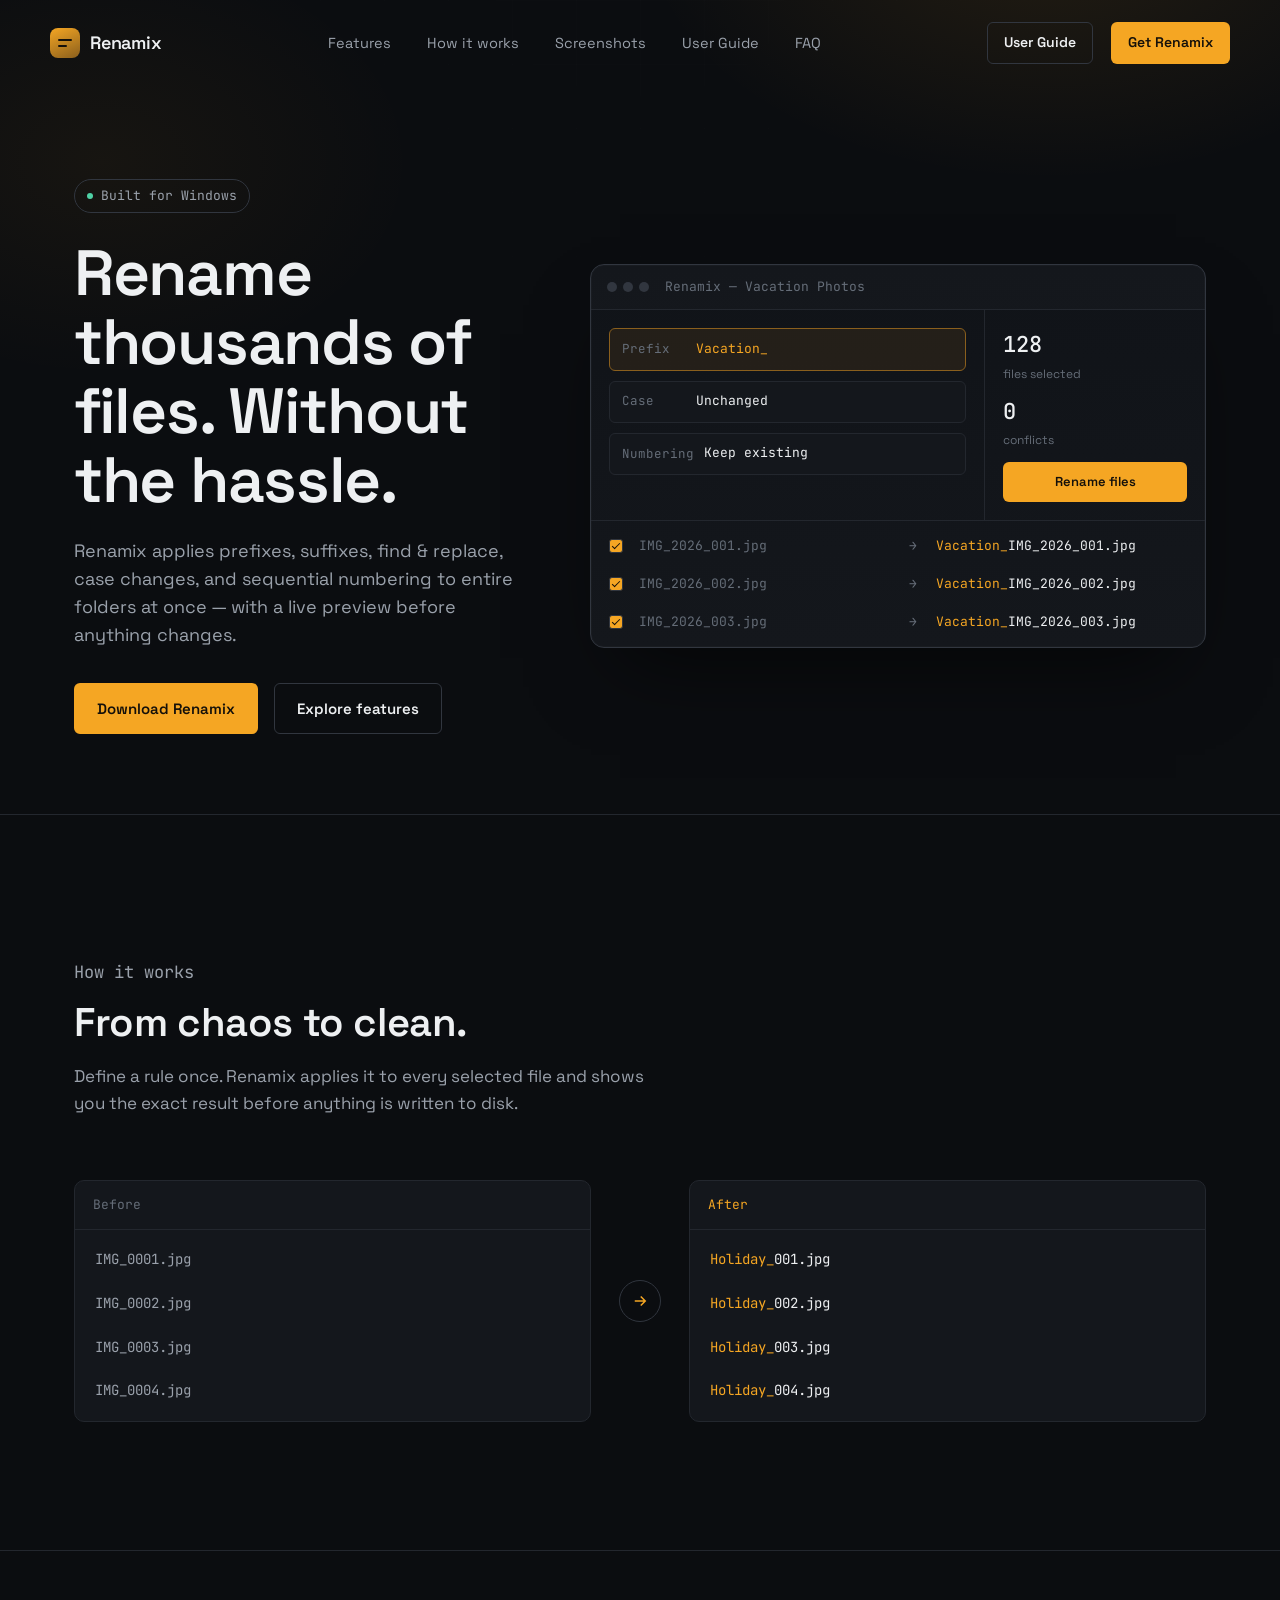
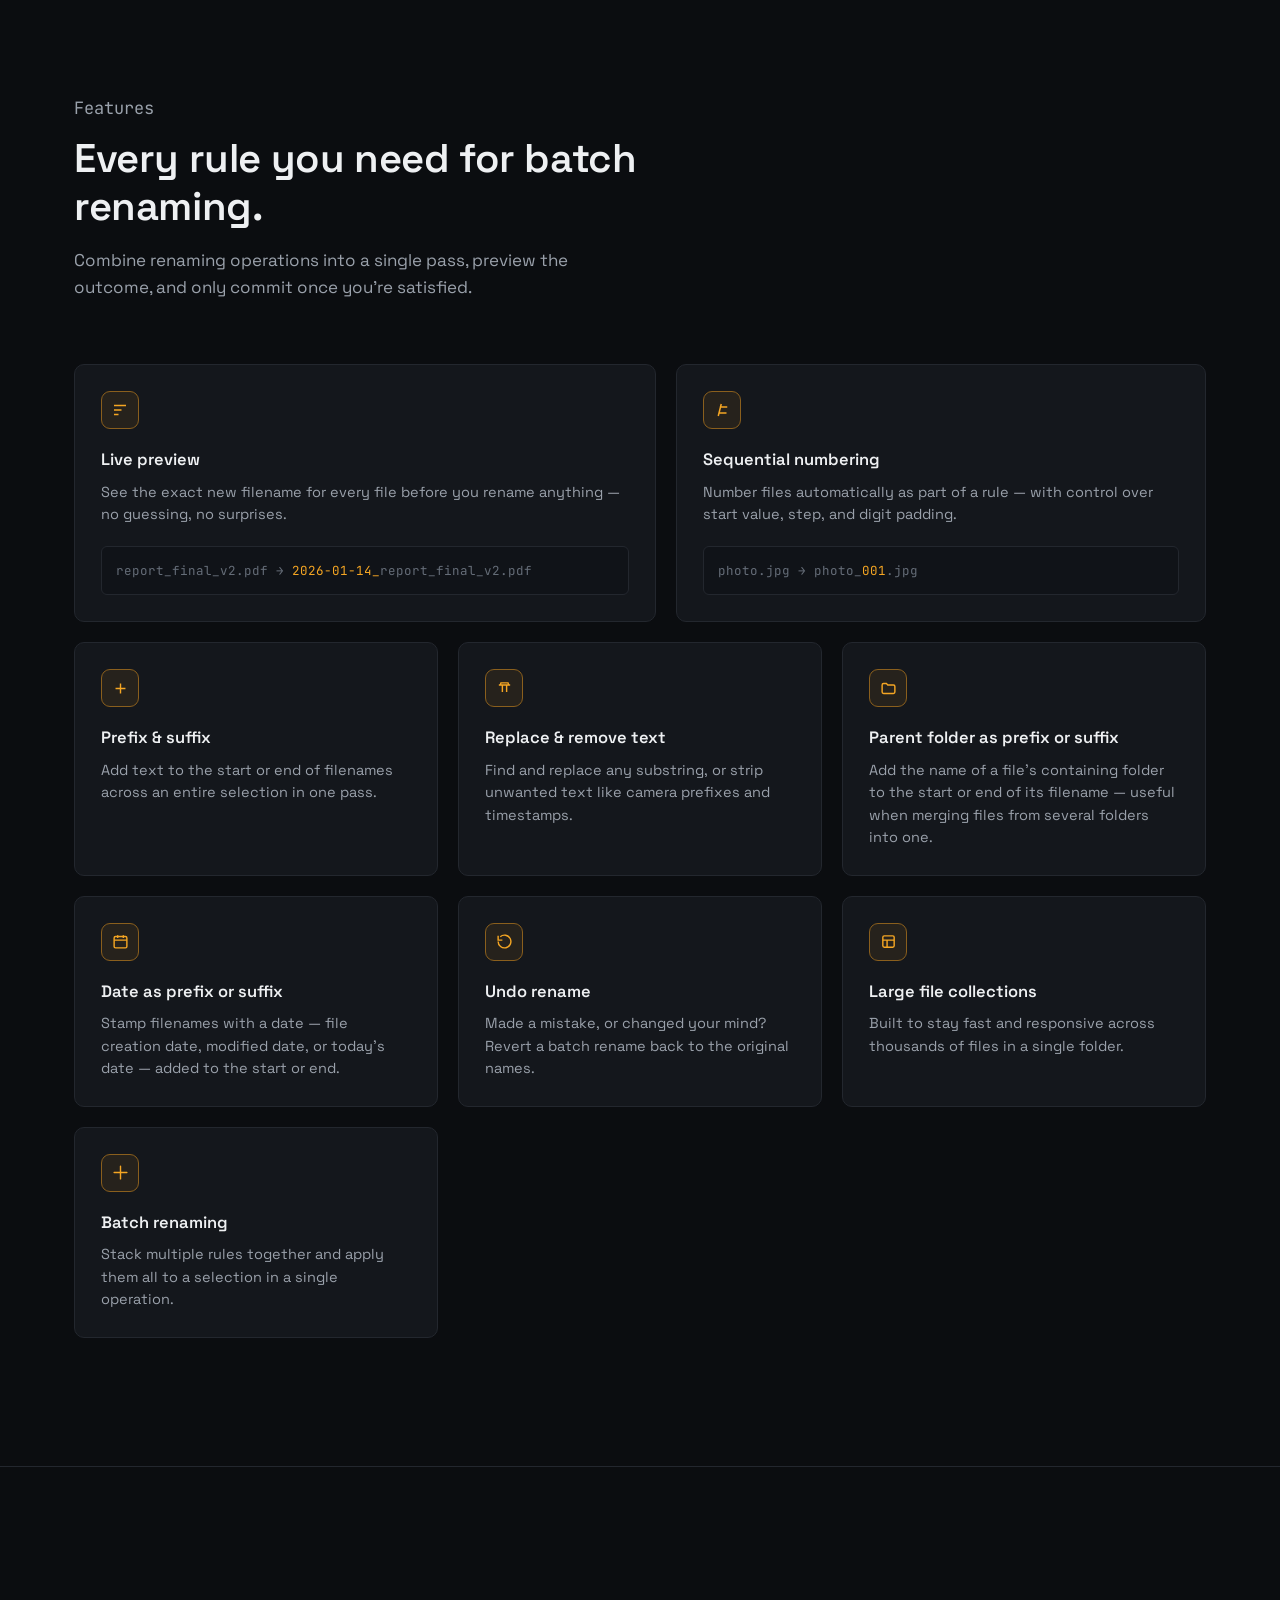
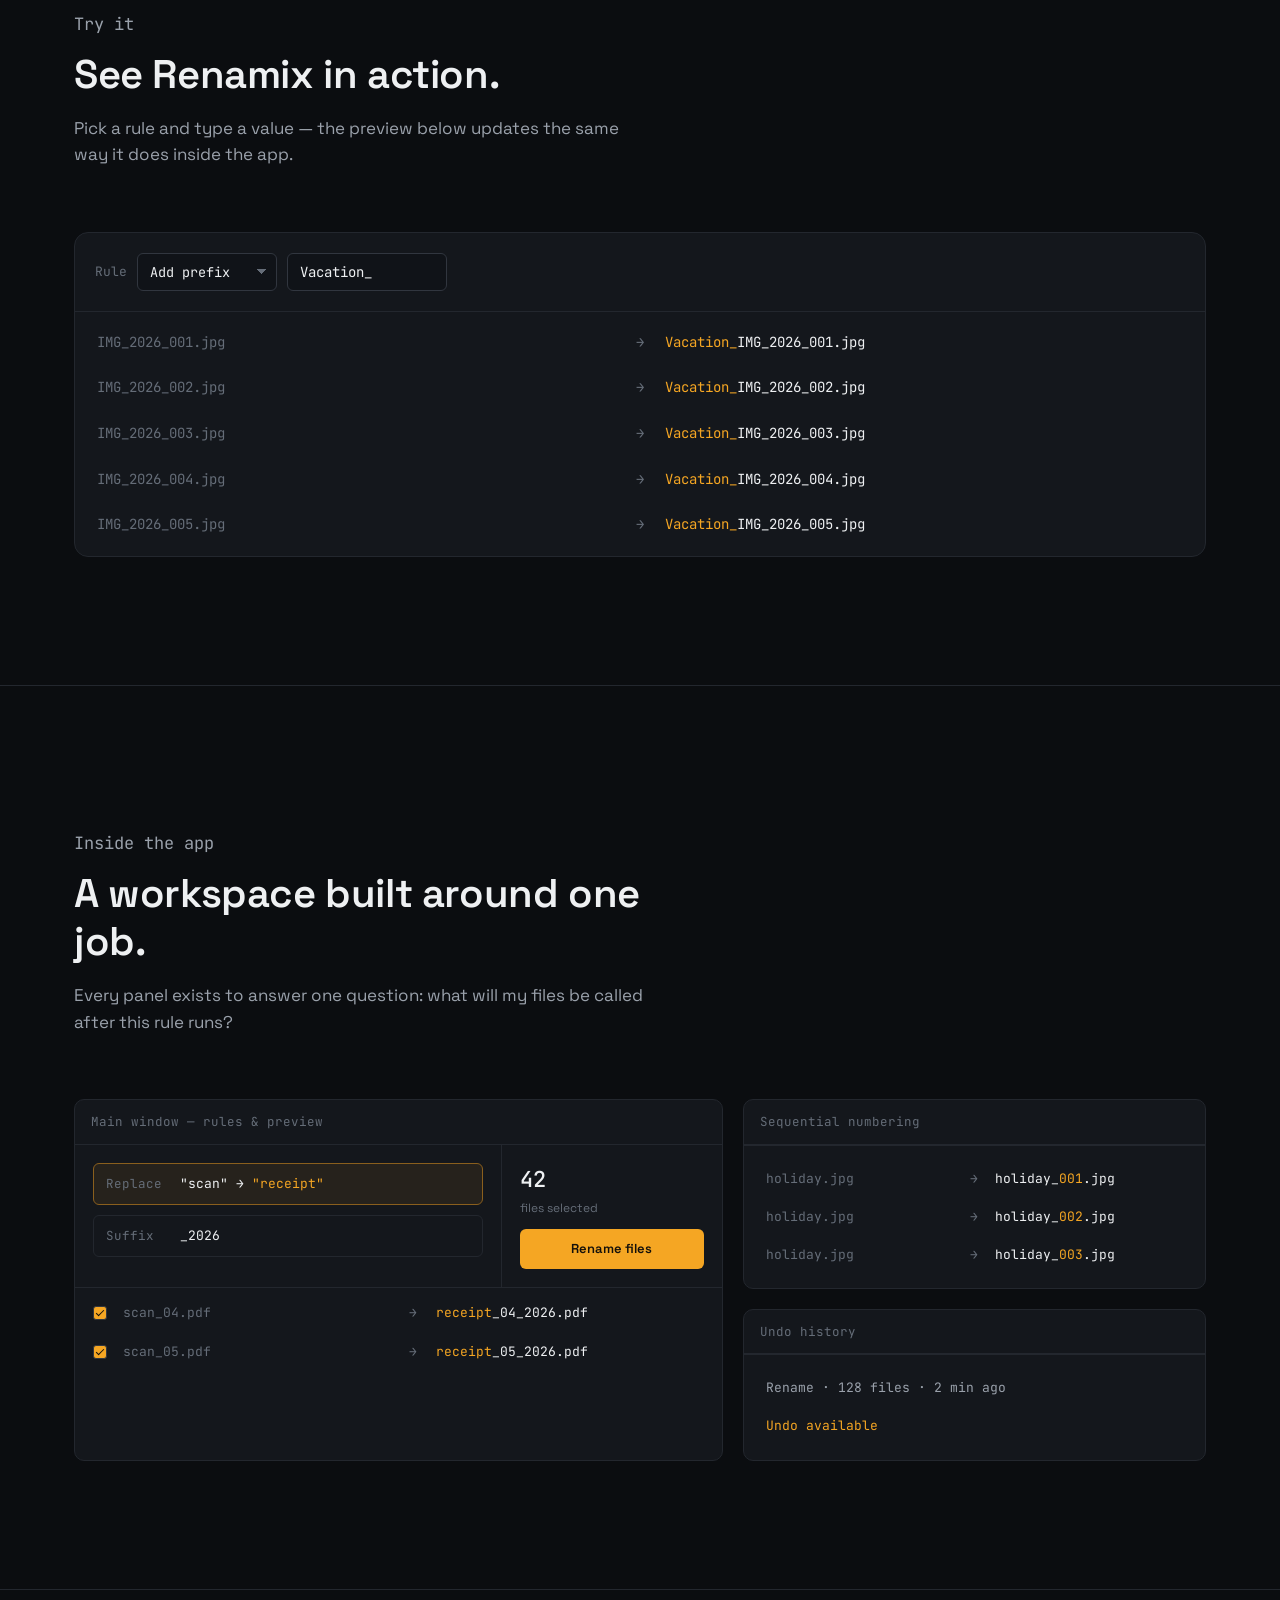
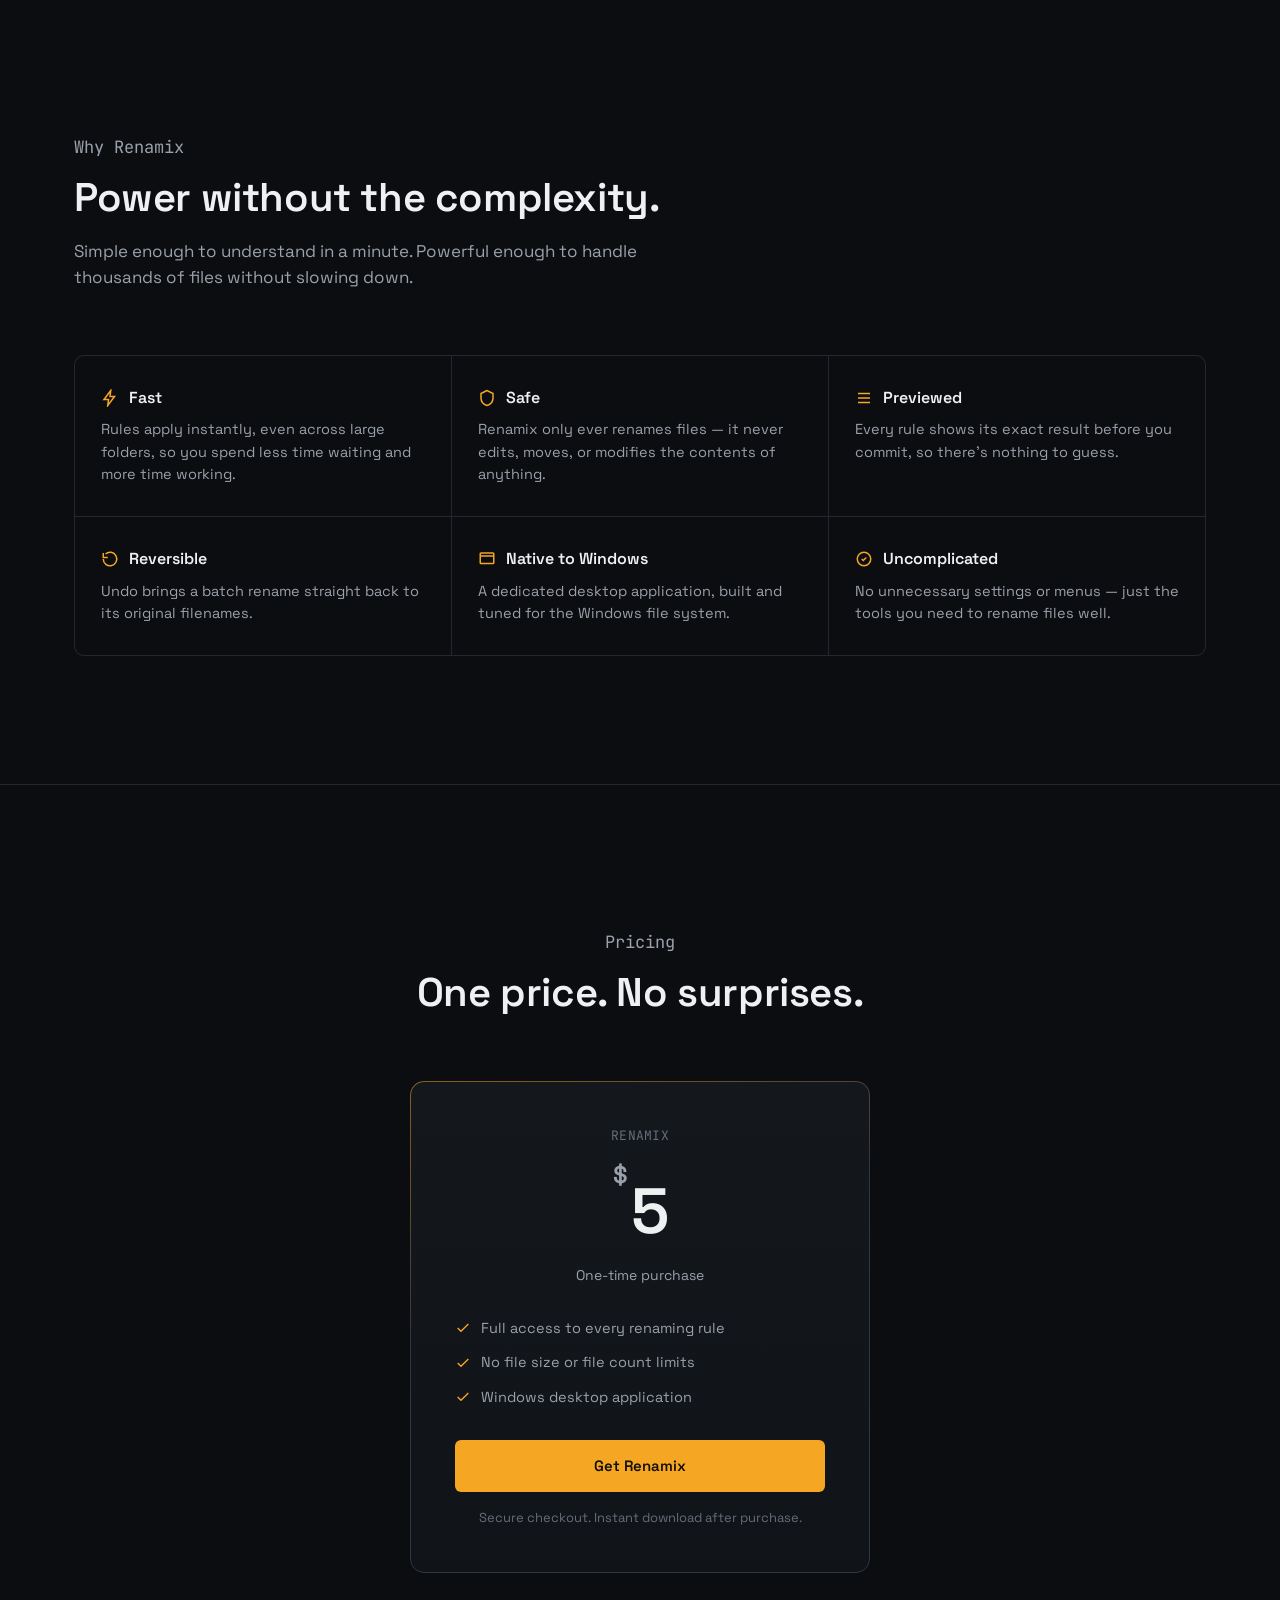
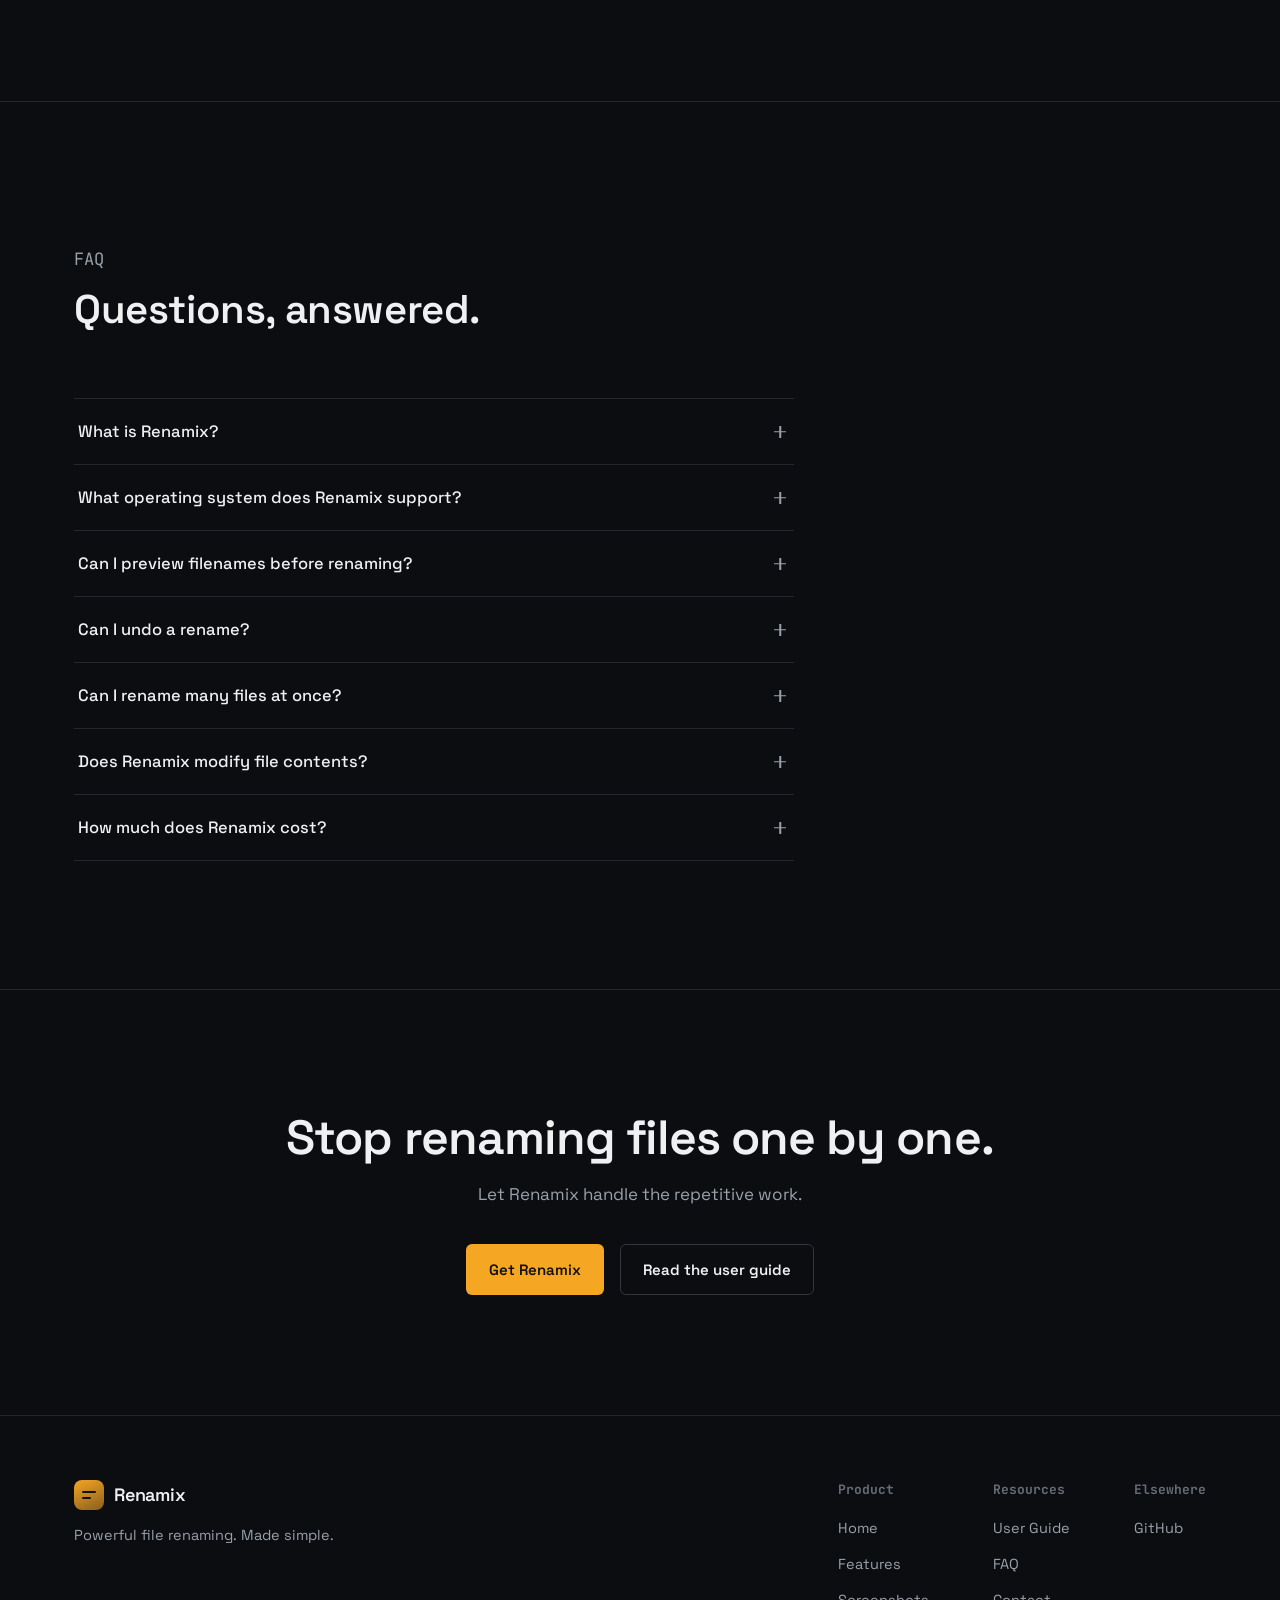
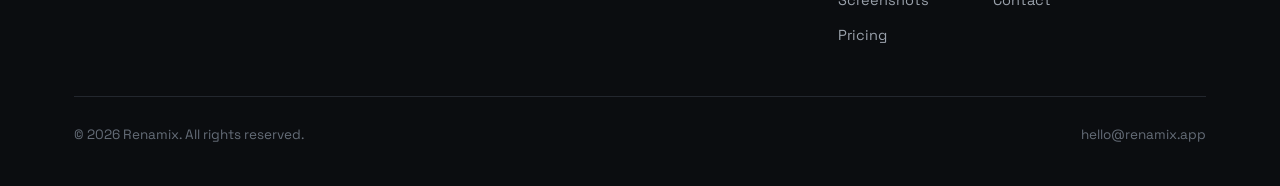
==== commit 8ab8c697: "New Features Added" ====
--- a/index.html
+++ b/index.html
@@ -224,36 +224,20 @@
           </div>
 
           <div class="feature-card reveal">
-            <div class="feature-icon" aria-hidden="true">
-              <svg width="17" height="17" viewBox="0 0 24 24" fill="none" stroke="currentColor" stroke-width="2"><path d="M4 6h16M4 12h16M4 18h16"/></svg>
-            </div>
-            <h3>Change case</h3>
-            <p>Convert filenames to lowercase, UPPERCASE, Title Case, or sentence case in a single click.</p>
-          </div>
-
-          <div class="feature-card reveal">
-            <div class="feature-icon" aria-hidden="true">
-              <svg width="17" height="17" viewBox="0 0 24 24" fill="none" stroke="currentColor" stroke-width="2"><path d="M9 12h6M12 9v6"/><circle cx="12" cy="12" r="9"/></svg>
-            </div>
-            <h3>Extension handling</h3>
-            <p>Standardize or correct file extensions without touching the rest of the filename.</p>
-          </div>
-
-          <div class="feature-card reveal">
-            <div class="feature-icon" aria-hidden="true">
-              <svg width="17" height="17" viewBox="0 0 24 24" fill="none" stroke="currentColor" stroke-width="2"><path d="M4 5h16v4H4zM4 15h10v4H4z"/></svg>
-            </div>
-            <h3>File filtering</h3>
-            <p>Narrow a large folder down to just the files you want to rename, by name, type, or pattern.</p>
-          </div>
-
-          <div class="feature-card reveal">
-            <div class="feature-icon" aria-hidden="true">
-              <svg width="17" height="17" viewBox="0 0 24 24" fill="none" stroke="currentColor" stroke-width="2"><path d="M3 10l9-7 9 7M5 9v11h14V9"/></svg>
-            </div>
-            <h3>Drag &amp; drop</h3>
-            <p>Drop folders or file selections straight onto Renamix to load them instantly.</p>
-          </div>
+          <div class="feature-icon" aria-hidden="true">
+            <svg width="17" height="17" viewBox="0 0 24 24" fill="none" stroke="currentColor" stroke-width="2"><path d="M3 7a2 2 0 0 1 2-2h4l2 2h8a2 2 0 0 1 2 2v8a2 2 0 0 1-2 2H5a2 2 0 0 1-2-2V7z"/></svg>
+          </div>
+          <h3>Parent folder as prefix or suffix</h3>
+          <p>Add the name of a file's containing folder to the start or end of its filename — useful when merging files from several folders into one.</p>
+        </div>
+        
+        <div class="feature-card reveal">
+          <div class="feature-icon" aria-hidden="true">
+            <svg width="17" height="17" viewBox="0 0 24 24" fill="none" stroke="currentColor" stroke-width="2"><rect x="3" y="5" width="18" height="16" rx="2"/><path d="M3 10h18M8 3v4M16 3v4"/></svg>
+          </div>
+          <h3>Date as prefix or suffix</h3>
+          <p>Stamp filenames with a date — file creation date, modified date, or today's date — added to the start or end.</p>
+        </div>
 
           <div class="feature-card reveal">
             <div class="feature-icon" aria-hidden="true">
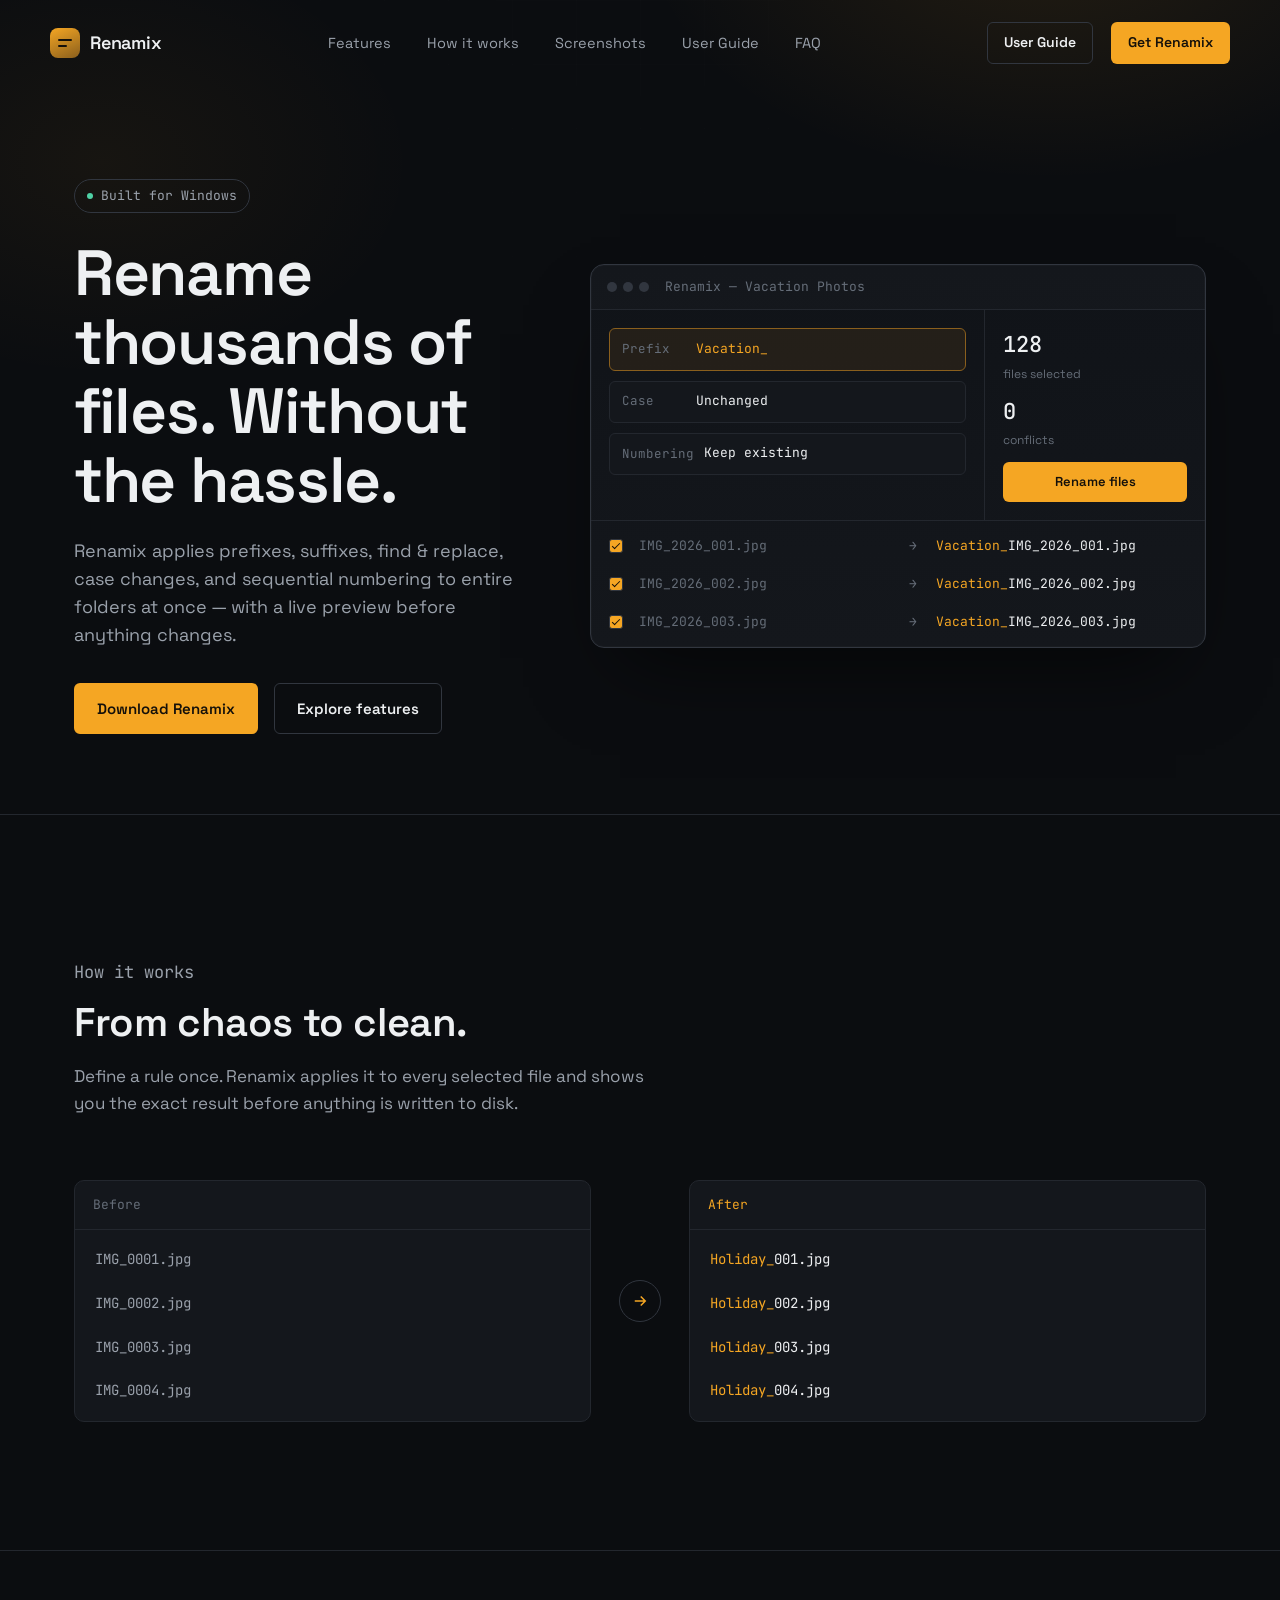
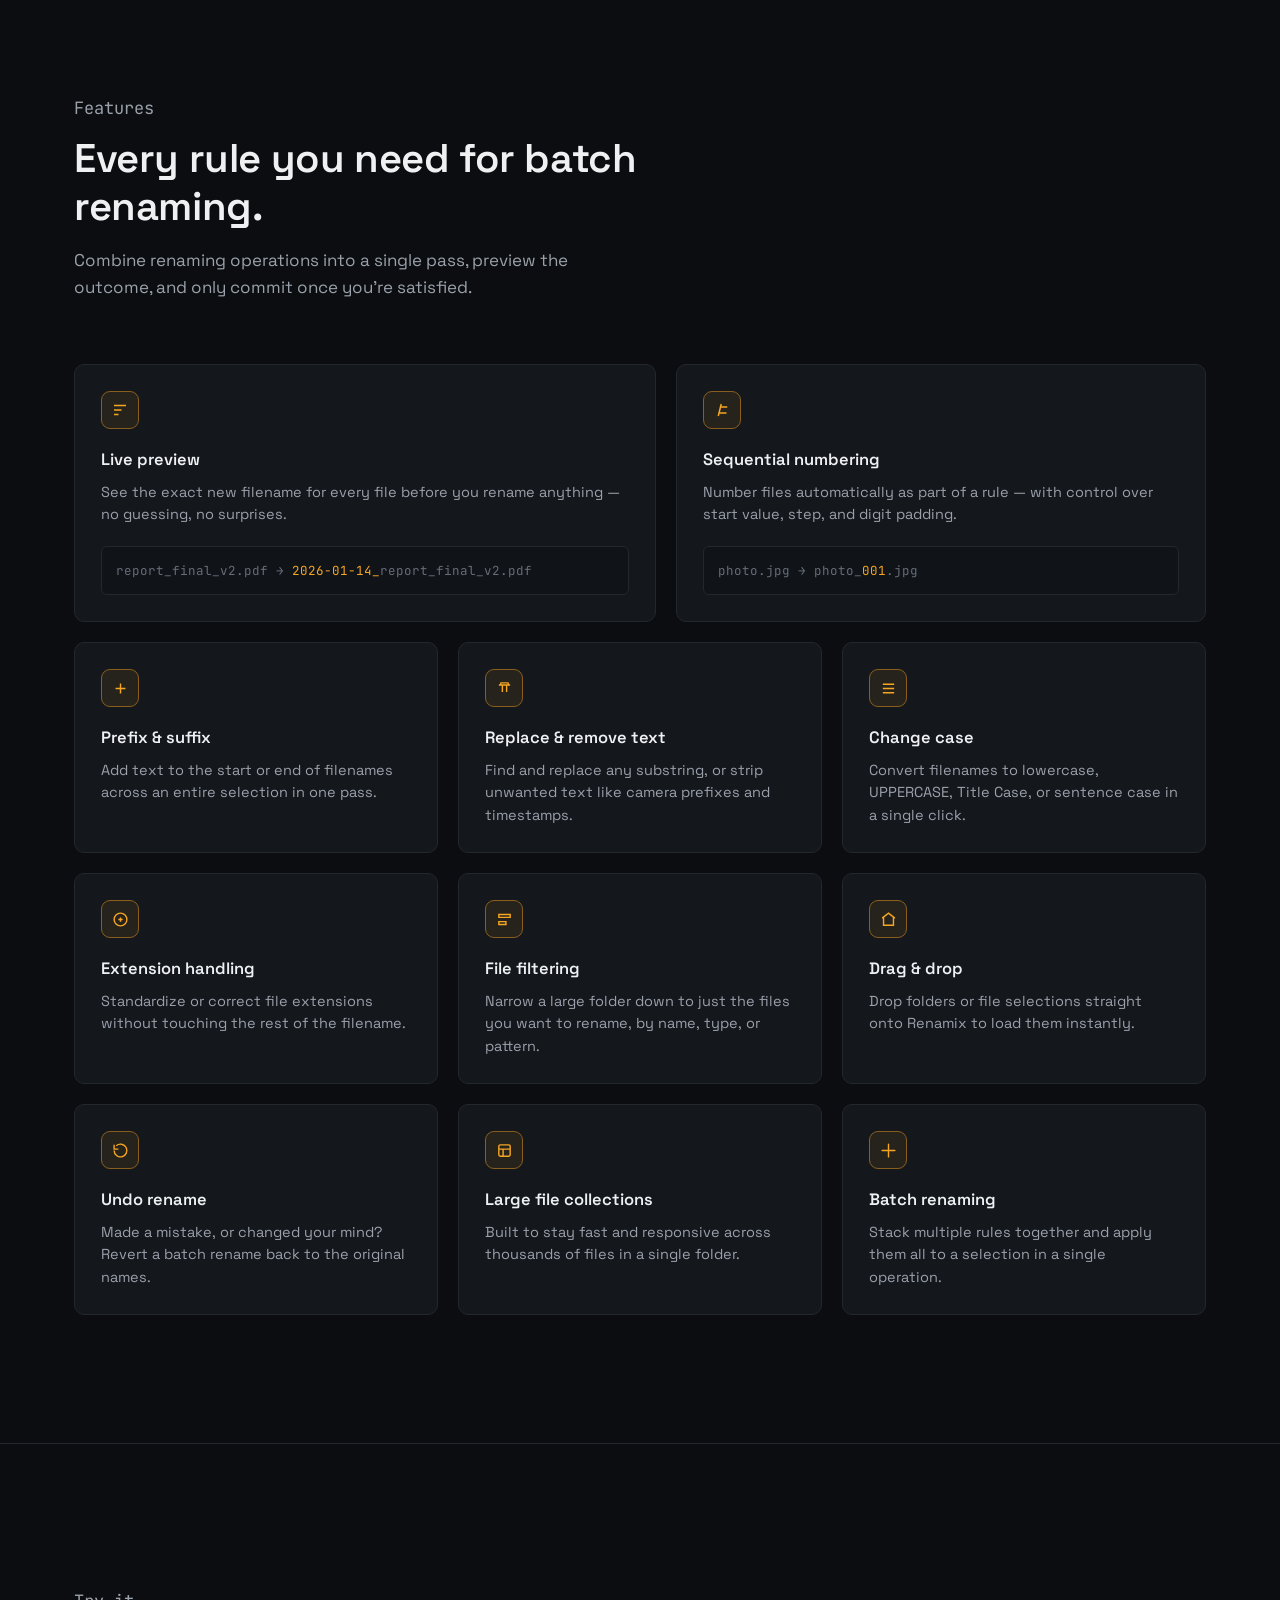
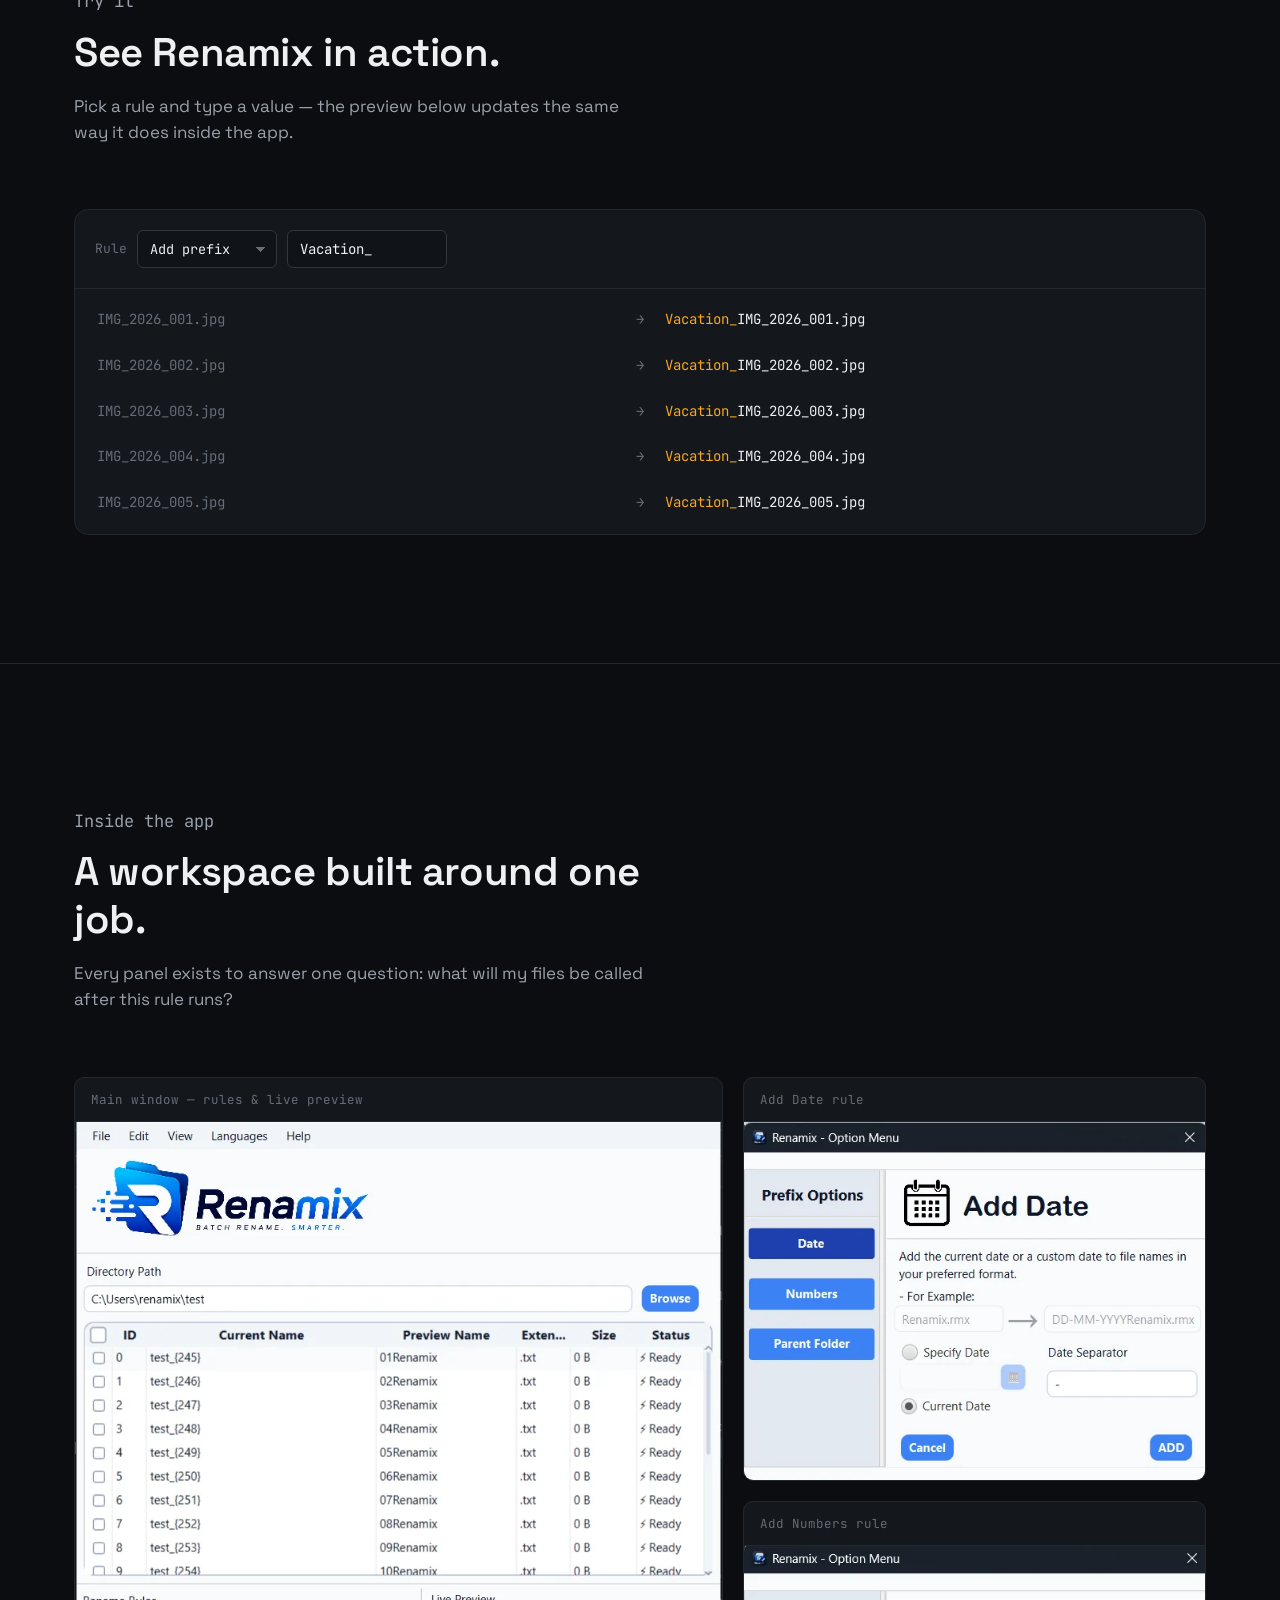
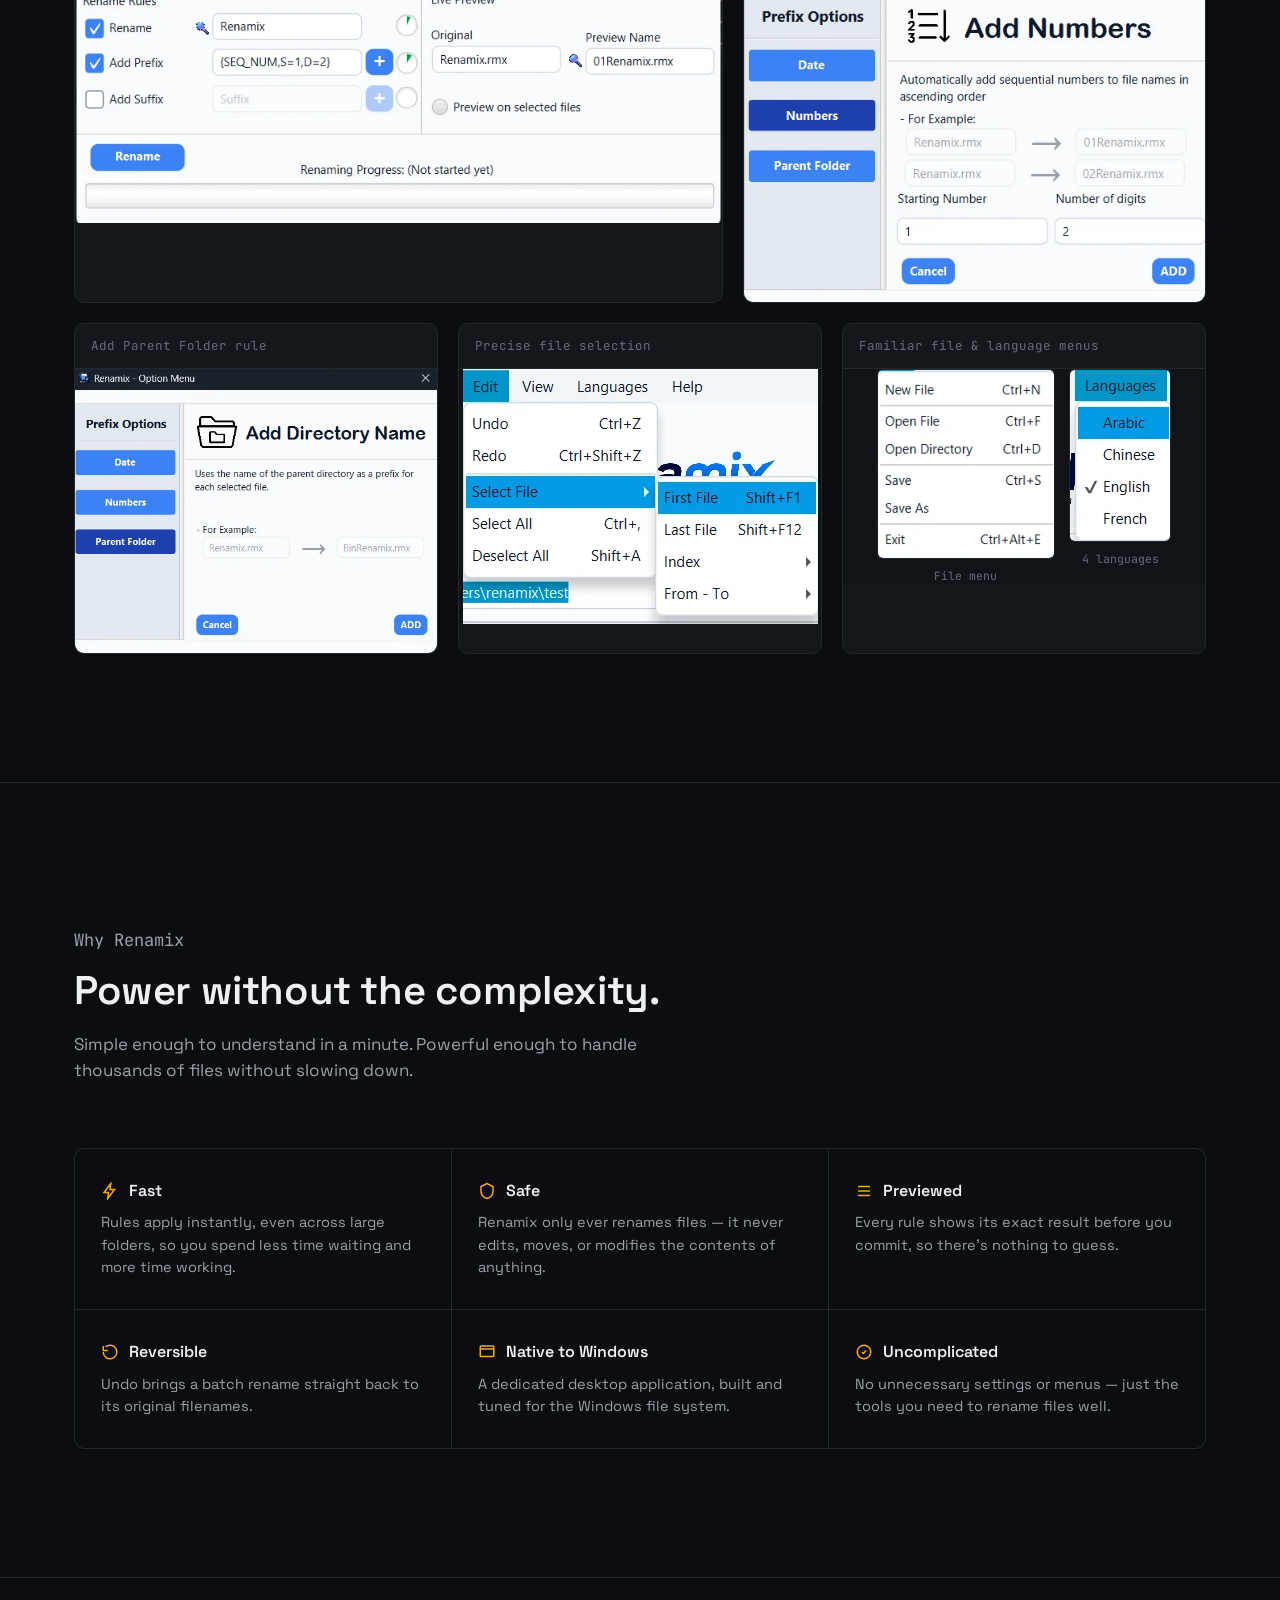
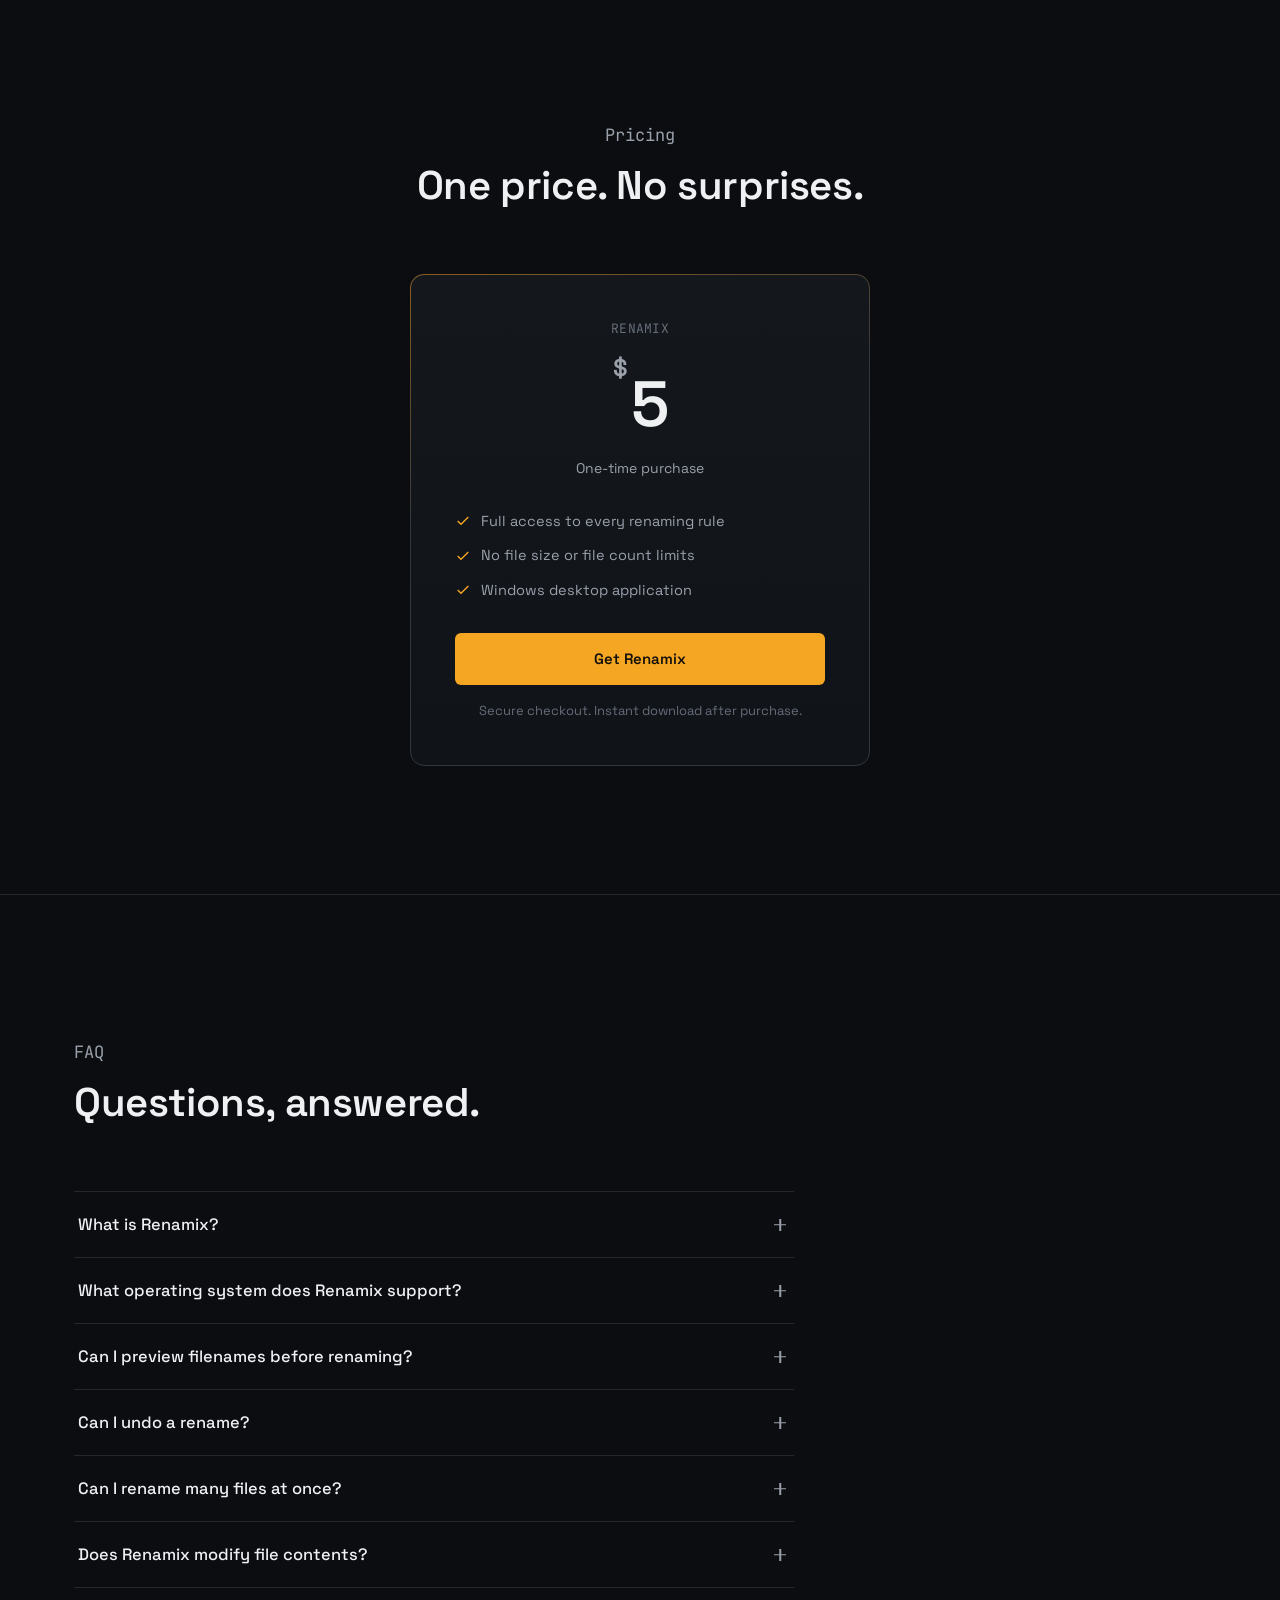
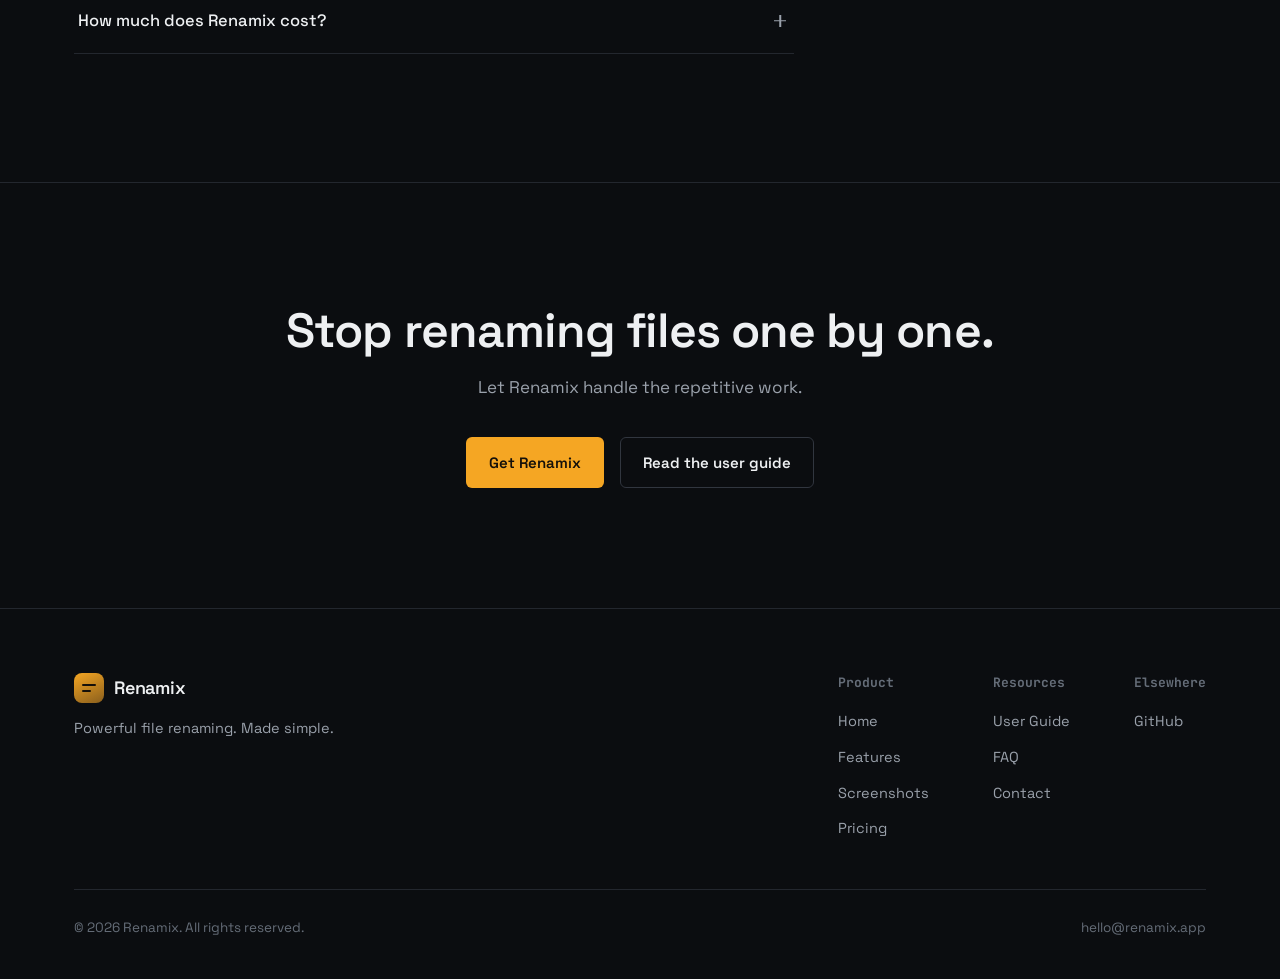
==== commit 9845a74c: "Update Website" ====
--- a/index.html
+++ b/index.html
@@ -224,20 +224,36 @@
           </div>
 
           <div class="feature-card reveal">
-          <div class="feature-icon" aria-hidden="true">
-            <svg width="17" height="17" viewBox="0 0 24 24" fill="none" stroke="currentColor" stroke-width="2"><path d="M3 7a2 2 0 0 1 2-2h4l2 2h8a2 2 0 0 1 2 2v8a2 2 0 0 1-2 2H5a2 2 0 0 1-2-2V7z"/></svg>
-          </div>
-          <h3>Parent folder as prefix or suffix</h3>
-          <p>Add the name of a file's containing folder to the start or end of its filename — useful when merging files from several folders into one.</p>
-        </div>
-        
-        <div class="feature-card reveal">
-          <div class="feature-icon" aria-hidden="true">
-            <svg width="17" height="17" viewBox="0 0 24 24" fill="none" stroke="currentColor" stroke-width="2"><rect x="3" y="5" width="18" height="16" rx="2"/><path d="M3 10h18M8 3v4M16 3v4"/></svg>
-          </div>
-          <h3>Date as prefix or suffix</h3>
-          <p>Stamp filenames with a date — file creation date, modified date, or today's date — added to the start or end.</p>
-        </div>
+            <div class="feature-icon" aria-hidden="true">
+              <svg width="17" height="17" viewBox="0 0 24 24" fill="none" stroke="currentColor" stroke-width="2"><path d="M4 6h16M4 12h16M4 18h16"/></svg>
+            </div>
+            <h3>Change case</h3>
+            <p>Convert filenames to lowercase, UPPERCASE, Title Case, or sentence case in a single click.</p>
+          </div>
+
+          <div class="feature-card reveal">
+            <div class="feature-icon" aria-hidden="true">
+              <svg width="17" height="17" viewBox="0 0 24 24" fill="none" stroke="currentColor" stroke-width="2"><path d="M9 12h6M12 9v6"/><circle cx="12" cy="12" r="9"/></svg>
+            </div>
+            <h3>Extension handling</h3>
+            <p>Standardize or correct file extensions without touching the rest of the filename.</p>
+          </div>
+
+          <div class="feature-card reveal">
+            <div class="feature-icon" aria-hidden="true">
+              <svg width="17" height="17" viewBox="0 0 24 24" fill="none" stroke="currentColor" stroke-width="2"><path d="M4 5h16v4H4zM4 15h10v4H4z"/></svg>
+            </div>
+            <h3>File filtering</h3>
+            <p>Narrow a large folder down to just the files you want to rename, by name, type, or pattern.</p>
+          </div>
+
+          <div class="feature-card reveal">
+            <div class="feature-icon" aria-hidden="true">
+              <svg width="17" height="17" viewBox="0 0 24 24" fill="none" stroke="currentColor" stroke-width="2"><path d="M3 10l9-7 9 7M5 9v11h14V9"/></svg>
+            </div>
+            <h3>Drag &amp; drop</h3>
+            <p>Drop folders or file selections straight onto Renamix to load them instantly.</p>
+          </div>
 
           <div class="feature-card reveal">
             <div class="feature-icon" aria-hidden="true">
@@ -331,74 +347,125 @@
 
         <div class="showcase-grid reveal">
           <div class="showcase-frame">
-            <div class="frame-label">Main window — rules &amp; preview</div>
-            <div class="app-body" style="border-top:none;">
-              <div class="app-rules">
-                <div class="rule-row active">
-                  <span class="rule-label">Replace</span>
-                  <span class="rule-value">"scan" → <span class="rule-value accent">"receipt"</span></span>
-                </div>
-                <div class="rule-row">
-                  <span class="rule-label">Suffix</span>
-                  <span class="rule-value">_2026</span>
-                </div>
-              </div>
-              <div class="app-summary">
-                <div class="summary-stat">
-                  <div class="num">42</div>
-                  <div class="lbl">files selected</div>
-                </div>
-                <div class="summary-btn">Rename files</div>
-              </div>
-            </div>
-            <div class="app-filelist">
-              <div class="file-row">
-                <span class="file-check" aria-hidden="true"></span>
-                <span class="file-old">scan_04.pdf</span>
-                <span class="file-arrow">→</span>
-                <span class="file-new"><span class="diff">receipt</span>_04_2026.pdf</span>
-              </div>
-              <div class="file-row">
-                <span class="file-check" aria-hidden="true"></span>
-                <span class="file-old">scan_05.pdf</span>
-                <span class="file-arrow">→</span>
-                <span class="file-new"><span class="diff">receipt</span>_05_2026.pdf</span>
-              </div>
+            <div class="frame-label">Main window — rules &amp; live preview</div>
+            <div class="frame-media">
+              <picture>
+                <source srcset="images/screenshots/main-window.webp" type="image/webp" />
+                <img
+                  src="images/screenshots/main-window.png"
+                  width="817"
+                  height="885"
+                  alt="Renamix main window with a directory loaded, a sequential numbering rule applied, and the live preview column showing each file's new name"
+                  loading="lazy"
+                  decoding="async"
+                />
+              </picture>
             </div>
           </div>
 
           <div class="showcase-col-right">
             <div class="showcase-frame">
-              <div class="frame-label">Sequential numbering</div>
-              <div class="app-filelist" style="padding:14px 12px;">
-                <div class="file-row" style="grid-template-columns:1fr 18px 1fr;">
-                  <span class="file-old">holiday.jpg</span>
-                  <span class="file-arrow">→</span>
-                  <span class="file-new">holiday_<span class="diff">001</span>.jpg</span>
-                </div>
-                <div class="file-row" style="grid-template-columns:1fr 18px 1fr;">
-                  <span class="file-old">holiday.jpg</span>
-                  <span class="file-arrow">→</span>
-                  <span class="file-new">holiday_<span class="diff">002</span>.jpg</span>
-                </div>
-                <div class="file-row" style="grid-template-columns:1fr 18px 1fr;">
-                  <span class="file-old">holiday.jpg</span>
-                  <span class="file-arrow">→</span>
-                  <span class="file-new">holiday_<span class="diff">003</span>.jpg</span>
-                </div>
+              <div class="frame-label">Add Date rule</div>
+              <div class="frame-media">
+                <picture>
+                  <source srcset="images/screenshots/add-date.webp" type="image/webp" />
+                  <img
+                    src="images/screenshots/add-date.png"
+                    width="576"
+                    height="447"
+                    alt="Add Date dialog, showing a current or custom date being added as a prefix with a configurable separator"
+                    loading="lazy"
+                    decoding="async"
+                  />
+                </picture>
               </div>
             </div>
 
             <div class="showcase-frame">
-              <div class="frame-label">Undo history</div>
-              <div class="app-filelist" style="padding:14px 12px;">
-                <div class="file-row" style="grid-template-columns:1fr;">
-                  <span class="file-new" style="color:var(--text-secondary);">Rename · 128 files · 2 min ago</span>
-                </div>
-                <div class="file-row" style="grid-template-columns:1fr;">
-                  <span class="file-new"><span class="diff">Undo available</span></span>
-                </div>
-              </div>
+              <div class="frame-label">Add Numbers rule</div>
+              <div class="frame-media">
+                <picture>
+                  <source srcset="images/screenshots/add-numbers.webp" type="image/webp" />
+                  <img
+                    src="images/screenshots/add-numbers.png"
+                    width="573"
+                    height="442"
+                    alt="Add Numbers dialog, showing sequential numbering with a configurable starting number and digit padding"
+                    loading="lazy"
+                    decoding="async"
+                  />
+                </picture>
+              </div>
+            </div>
+          </div>
+        </div>
+
+        <div class="showcase-detail-grid reveal">
+          <div class="showcase-frame">
+            <div class="frame-label">Add Parent Folder rule</div>
+            <div class="frame-media">
+              <picture>
+                <source srcset="images/screenshots/add-parent-folder.webp" type="image/webp" />
+                <img
+                  src="images/screenshots/add-parent-folder.png"
+                  width="570"
+                  height="447"
+                  alt="Add Directory Name dialog, showing the parent folder name being added as a prefix to each selected file"
+                  loading="lazy"
+                  decoding="async"
+                />
+              </picture>
+            </div>
+          </div>
+
+          <div class="showcase-frame">
+            <div class="frame-label">Precise file selection</div>
+            <div class="frame-media">
+              <picture>
+                <source srcset="images/screenshots/select-file-menu.webp" type="image/webp" />
+                <img
+                  src="images/screenshots/select-file-menu.png"
+                  width="355"
+                  height="255"
+                  alt="Select File submenu, showing options for First File, Last File, Index, and From-To range selection"
+                  loading="lazy"
+                  decoding="async"
+                />
+              </picture>
+            </div>
+          </div>
+
+          <div class="showcase-frame">
+            <div class="frame-label">Familiar file &amp; language menus</div>
+            <div class="frame-media menu-pair">
+              <figure>
+                <picture>
+                  <source srcset="images/screenshots/file-menu.webp" type="image/webp" />
+                  <img
+                    src="images/screenshots/file-menu.png"
+                    width="203"
+                    height="216"
+                    alt="File menu, showing New File, Open File, Open Directory, Save, Save As, and Exit"
+                    loading="lazy"
+                    decoding="async"
+                  />
+                </picture>
+                <figcaption>File menu</figcaption>
+              </figure>
+              <figure>
+                <picture>
+                  <source srcset="images/screenshots/languages-menu.webp" type="image/webp" />
+                  <img
+                    src="images/screenshots/languages-menu.png"
+                    width="100"
+                    height="171"
+                    alt="Languages menu, showing Arabic, Chinese, English, and French options"
+                    loading="lazy"
+                    decoding="async"
+                  />
+                </picture>
+                <figcaption>4 languages</figcaption>
+              </figure>
             </div>
           </div>
         </div>
--- a/css/style.css
+++ b/css/style.css
@@ -820,8 +820,51 @@
   border-bottom: 1px solid var(--border);
 }
 
+.showcase-frame .frame-media {
+  display: flex;
+  align-items: flex-start;
+  justify-content: center;
+  background: var(--bg-raised);
+  padding: 0;
+}
+.showcase-frame .frame-media img {
+  display: block;
+  width: 100%;
+  height: auto;
+}
+
+.showcase-detail-grid {
+  display: grid;
+  grid-template-columns: repeat(3, 1fr);
+  gap: 20px;
+  margin-top: 20px;
+}
+
+.menu-pair {
+  display: flex;
+  gap: 14px;
+  align-items: flex-start;
+  justify-content: center;
+  flex-wrap: wrap;
+  padding: 22px 16px;
+}
+.menu-pair figure { margin: 0; text-align: center; }
+.menu-pair img {
+  border-radius: 6px;
+  border: 1px solid var(--border);
+  max-height: 190px;
+  width: auto;
+}
+.menu-pair figcaption {
+  margin-top: 8px;
+  font-size: 11.5px;
+  font-family: var(--font-mono);
+  color: var(--text-tertiary);
+}
+
 @media (max-width: 860px) {
   .showcase-grid { grid-template-columns: 1fr; }
+  .showcase-detail-grid { grid-template-columns: 1fr; }
 }
 
 /* ==========================================================================
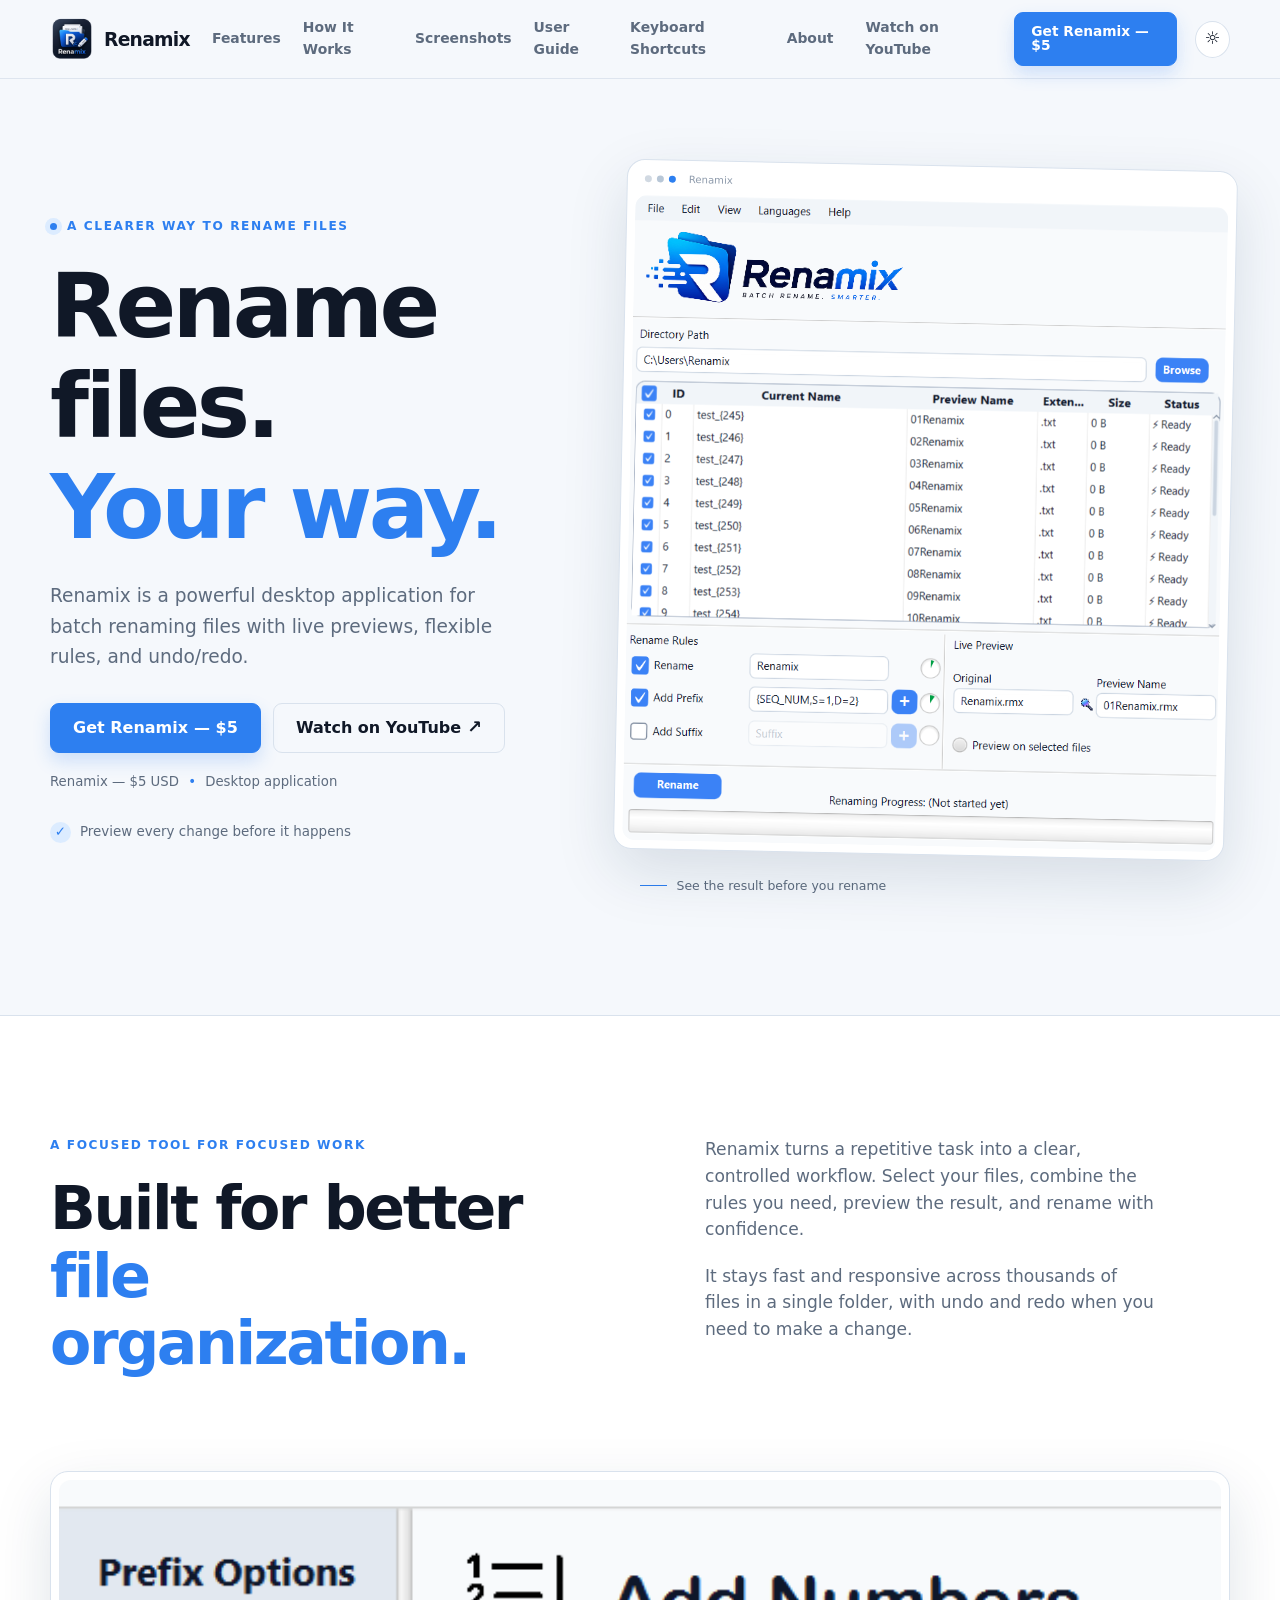
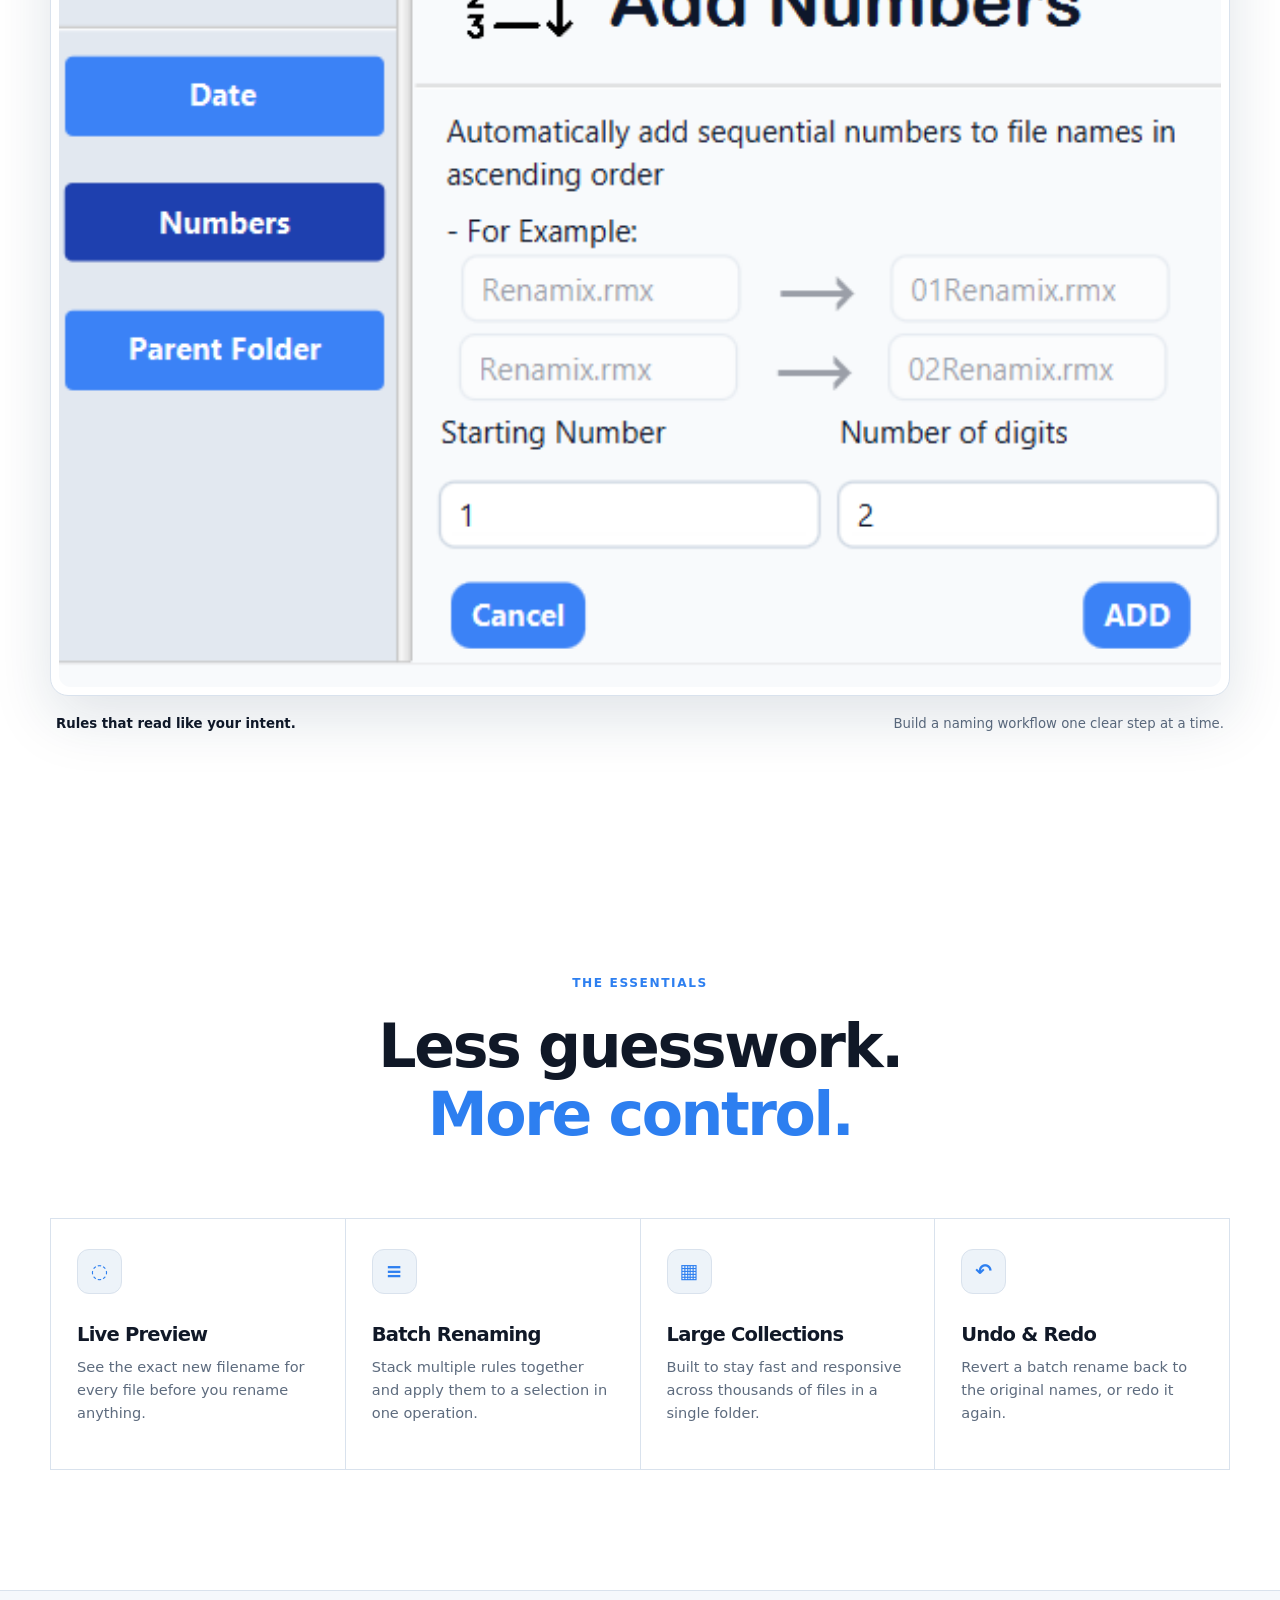
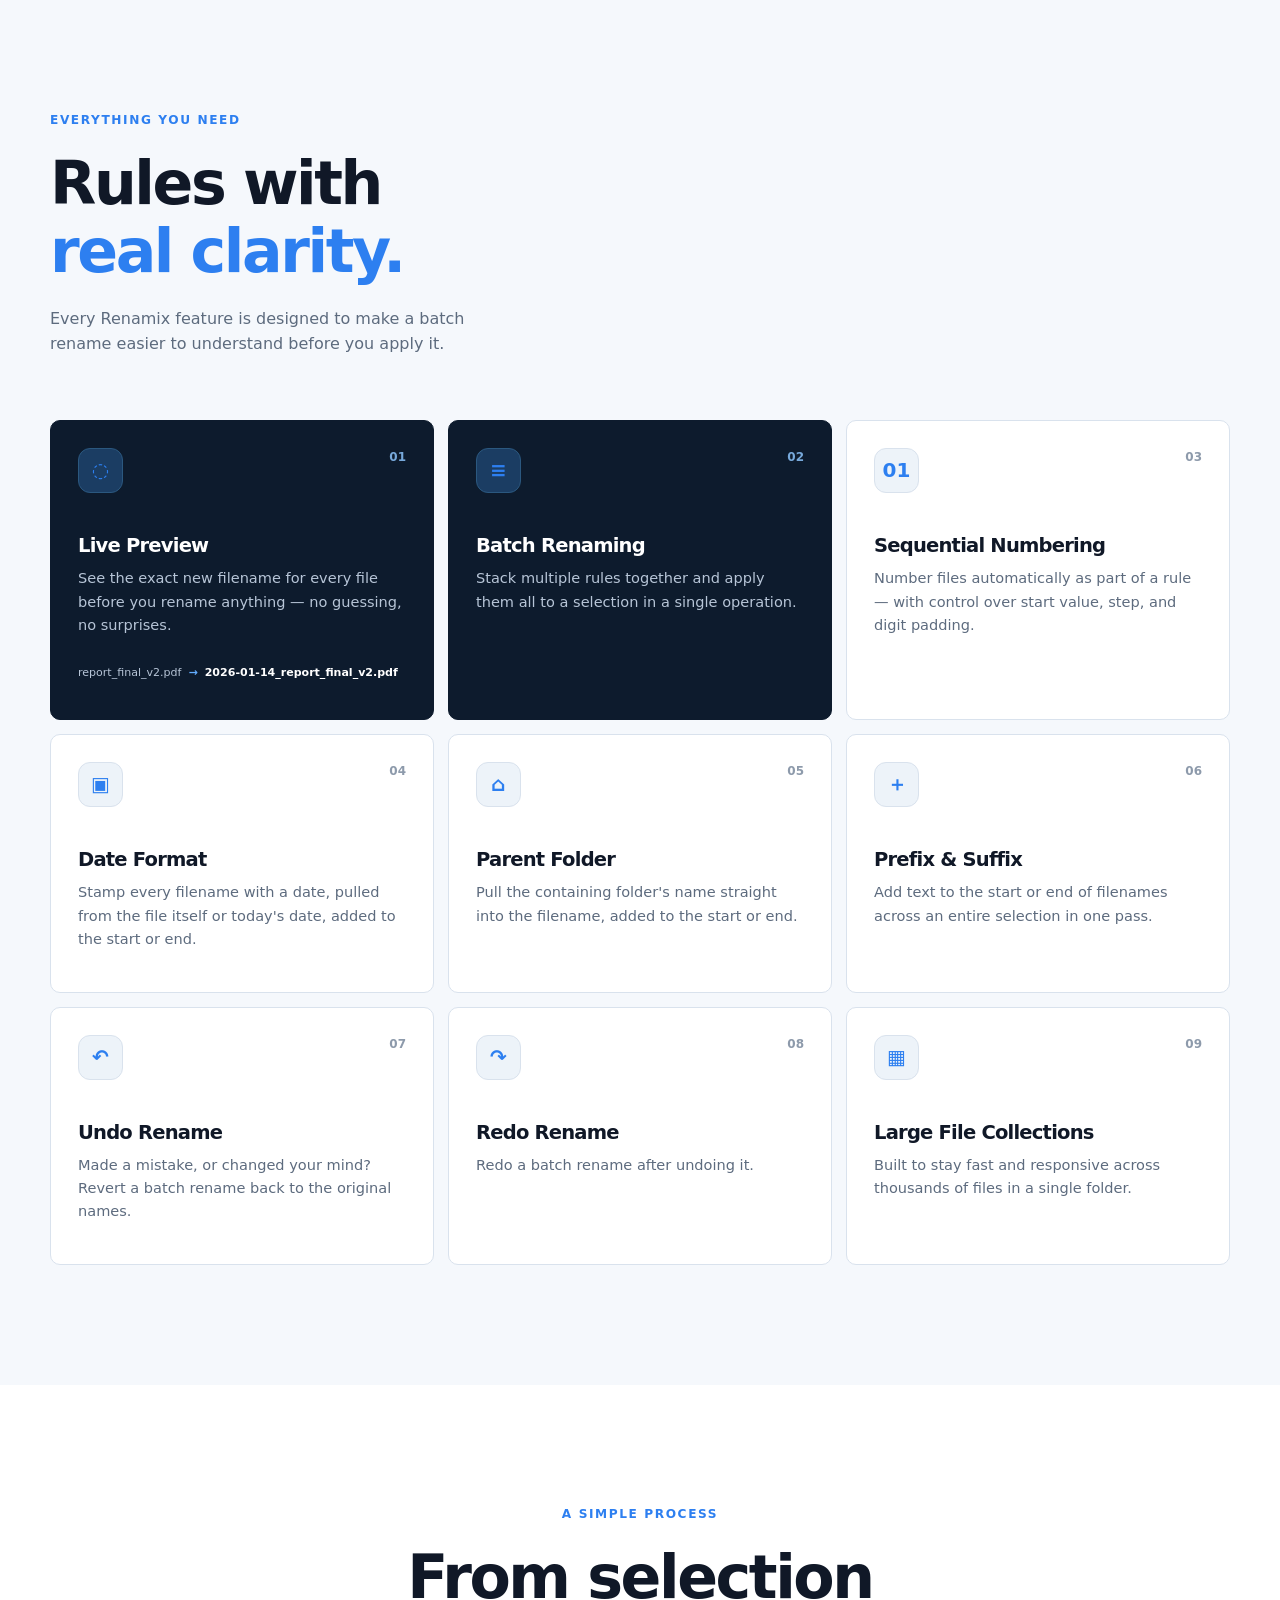
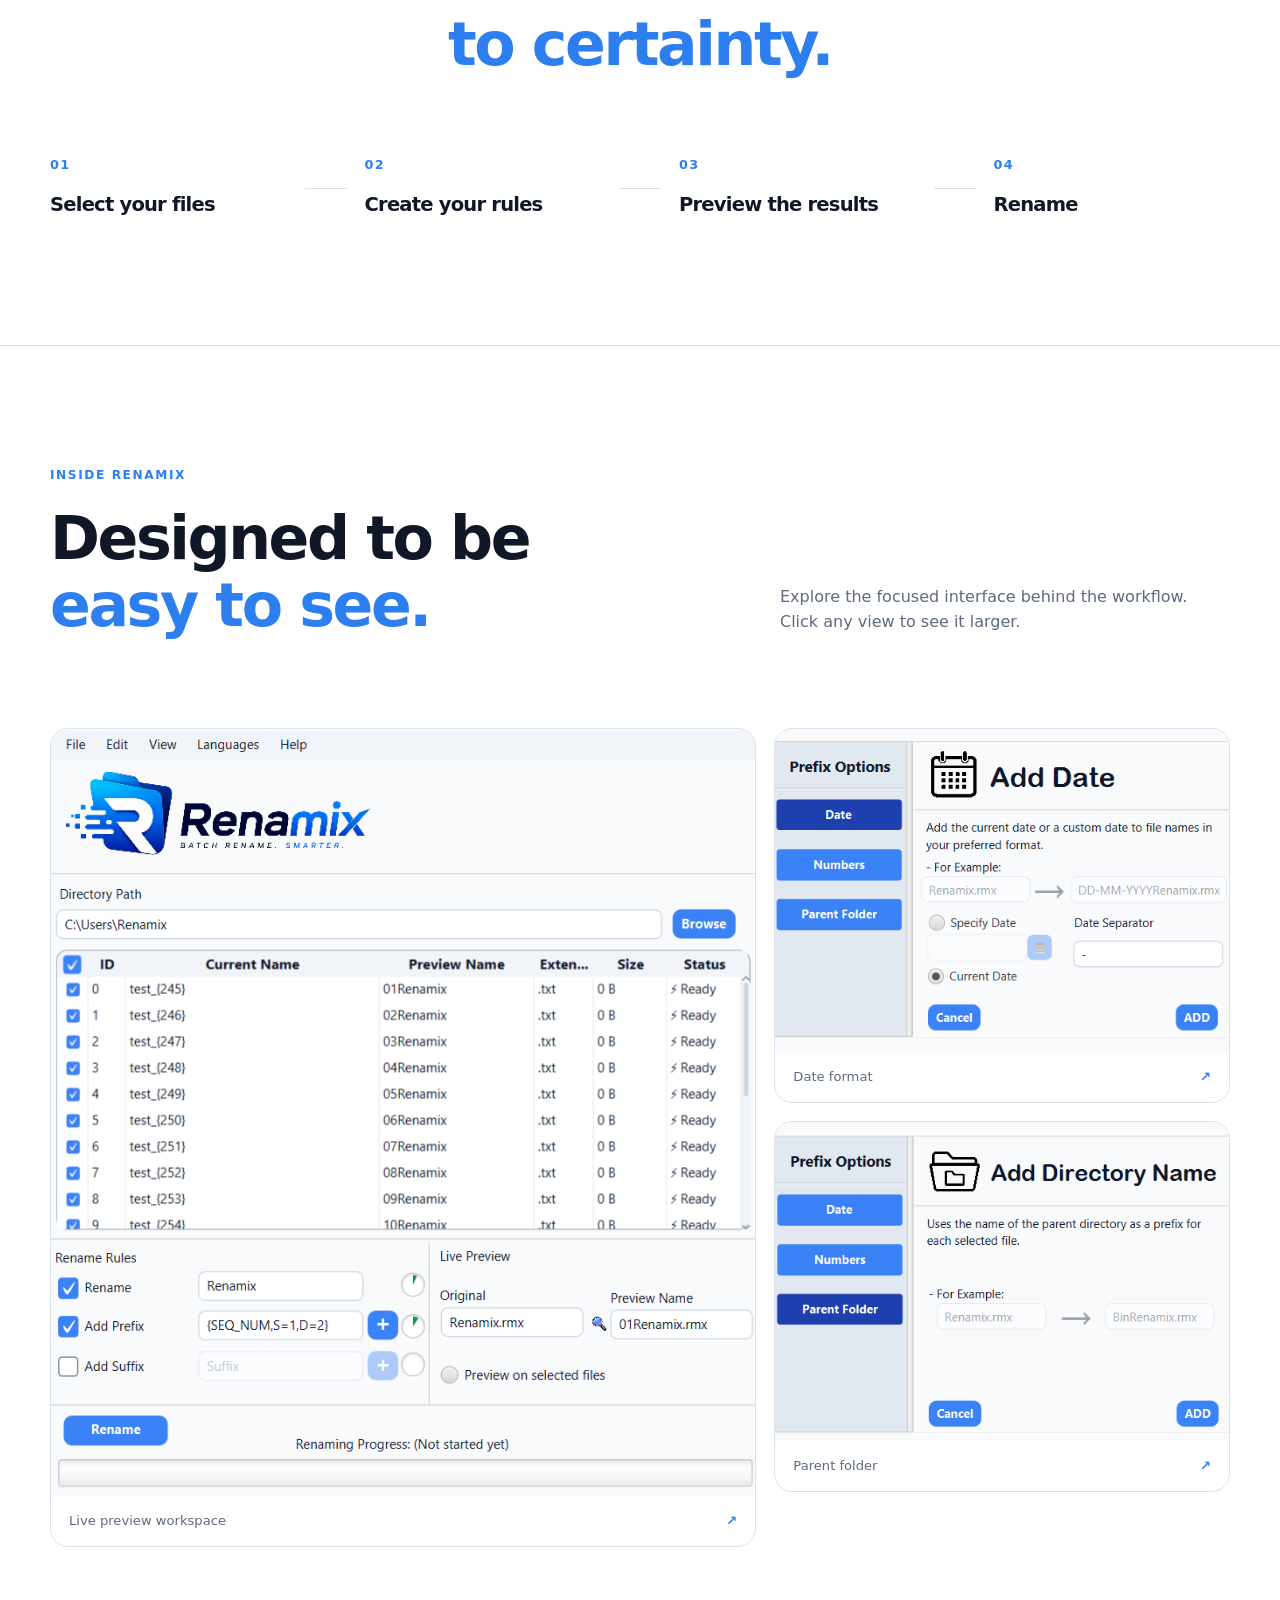
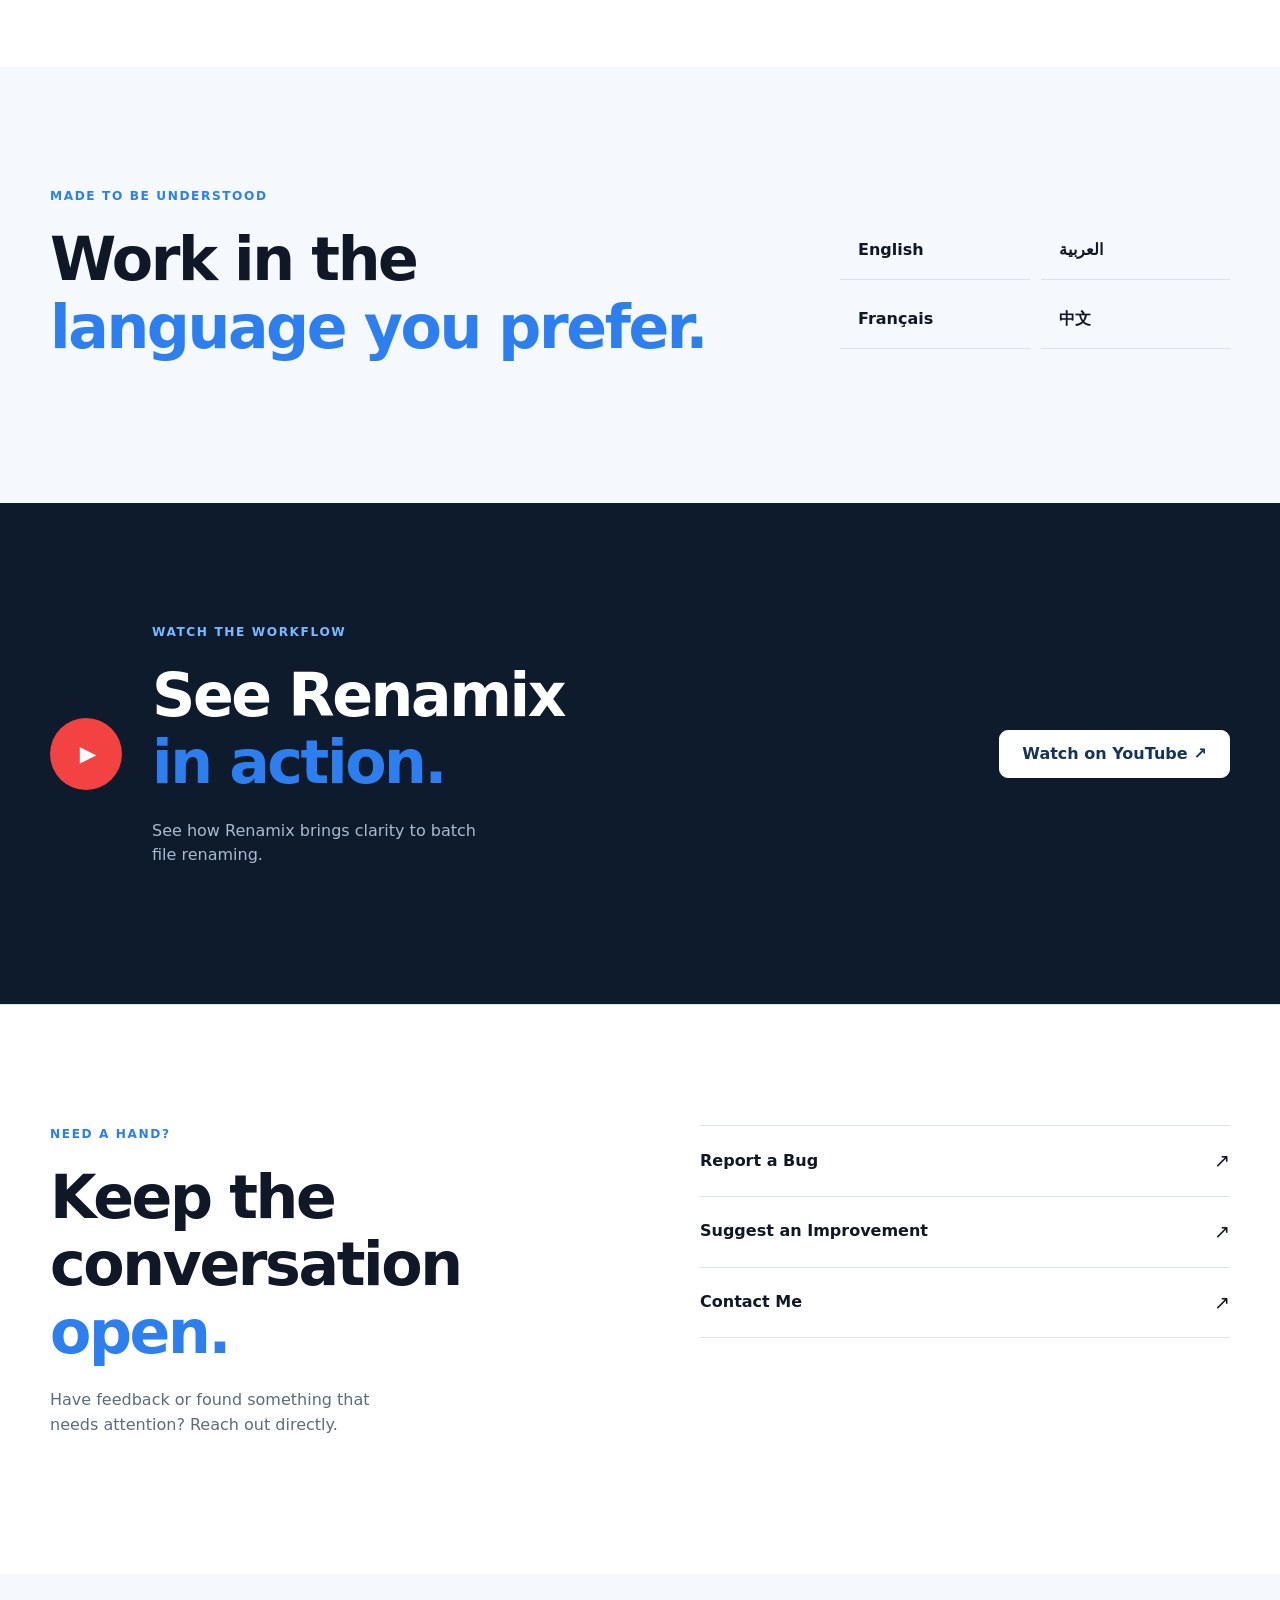
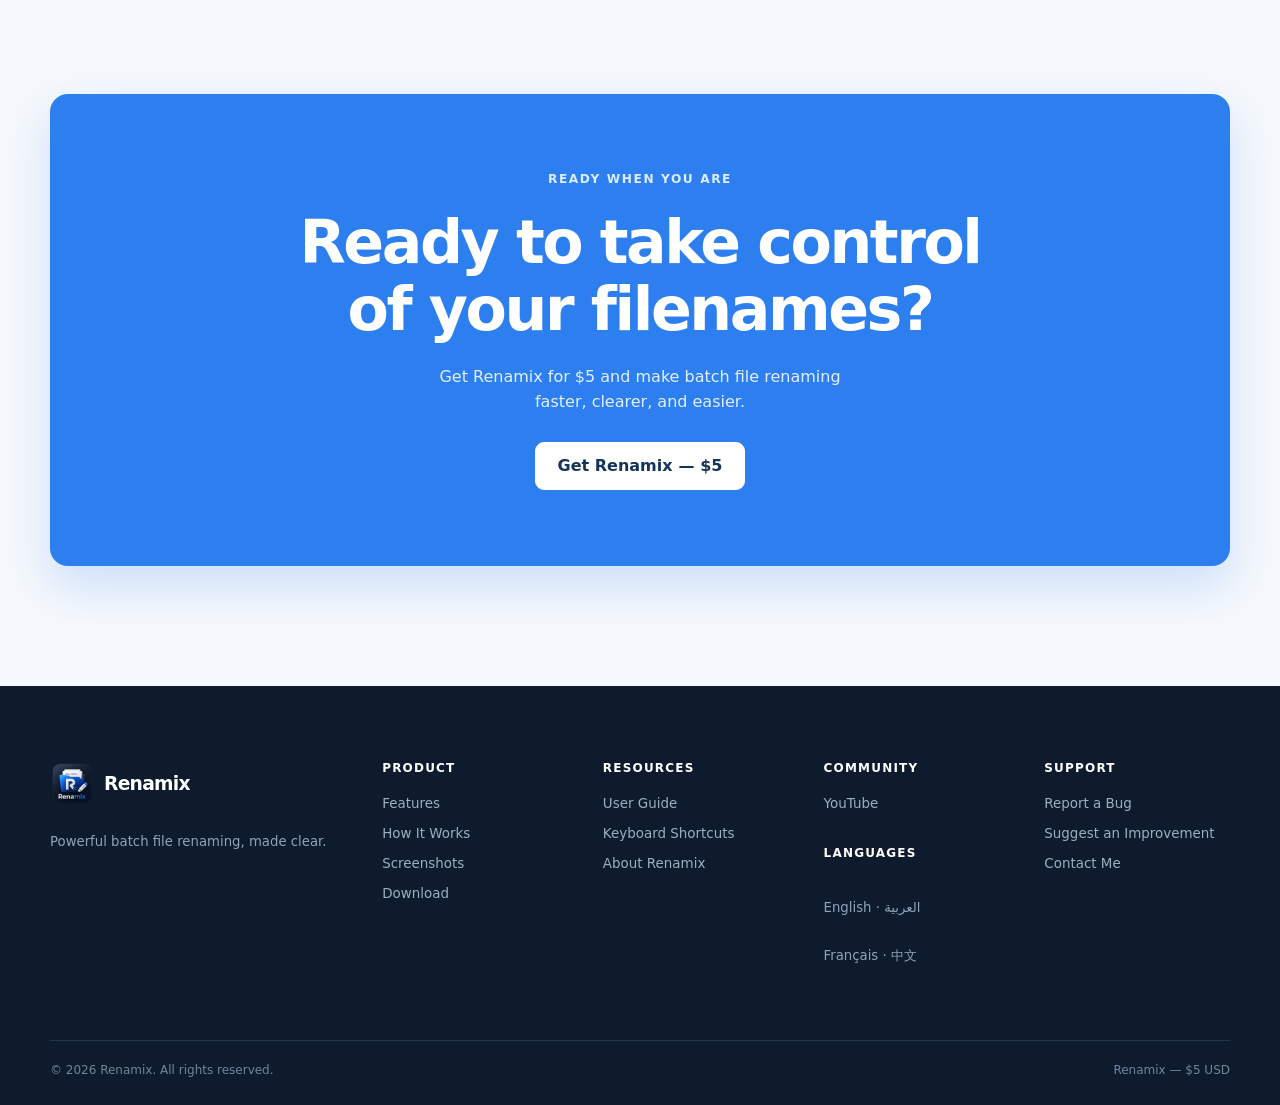
==== commit e5269b79: "Update Websites" ====
--- a/index.html
+++ b/index.html
@@ -1,707 +1,74 @@
-<!DOCTYPE html>
+<!doctype html>
 <html lang="en">
 <head>
-  <meta charset="UTF-8" />
-  <meta name="viewport" content="width=device-width, initial-scale=1.0" />
-  <title>Renamix — Powerful Batch File Renaming for Windows</title>
-  <meta name="description" content="Renamix makes batch file renaming fast, simple, and powerful. Preview changes, apply renaming rules, and rename large collections of files on Windows in seconds." />
-
-  <meta property="og:type" content="website" />
-  <meta property="og:title" content="Renamix — Powerful Batch File Renaming for Windows" />
-  <meta property="og:description" content="Preview changes, apply renaming rules, and rename thousands of files in seconds. Built for Windows." />
-  <meta property="og:image" content="images/og-image.png" />
-
-  <link rel="icon" href="favicon.ico" sizes="any" />
-  <link rel="preconnect" href="https://fonts.googleapis.com" />
-  <link rel="preconnect" href="https://fonts.gstatic.com" crossorigin />
-  <link href="https://fonts.googleapis.com/css2?family=Space+Grotesk:wght@500;600;700&family=JetBrains+Mono:wght@400;500&display=swap" rel="stylesheet" />
-  <link rel="stylesheet" href="css/style.css" />
+  <meta charset="utf-8">
+  <meta name="viewport" content="width=device-width, initial-scale=1">
+  <meta name="description" content="Renamix is a powerful desktop application for batch renaming files with live preview, flexible naming rules, sequential numbering, date formats, undo and redo.">
+  <meta name="theme-color" content="#f5f8fc">
+  <meta property="og:title" content="Renamix — Powerful Batch File Renaming">
+  <meta property="og:description" content="Powerful desktop batch file renaming with live preview, flexible rules, and undo and redo.">
+  <meta property="og:type" content="website">
+  <title>Renamix — Powerful Batch File Renaming</title>
+  <link rel="icon" type="image/png" href="assets/icons/icon-256.png">
+  <link rel="stylesheet" href="style/style.css">
+  <script>document.documentElement.dataset.theme = localStorage.getItem('renamix-theme') || (matchMedia('(prefers-color-scheme: dark)').matches ? 'dark' : 'light');</script>
+  <meta property="og:image" content="https://bolt.new/static/og_default.png">
+    <meta name="twitter:card" content="summary_large_image">
+    <meta name="twitter:image" content="https://bolt.new/static/og_default.png">
 </head>
 <body>
-  <a class="skip-link" href="#main">Skip to content</a>
-  <div class="bg-field" aria-hidden="true"></div>
-  <div class="bg-grid" aria-hidden="true"></div>
-
-  <header class="nav">
-    <div class="wrap nav-inner">
-      <a class="brand" href="index.html">
-        <span class="brand-mark" aria-hidden="true"></span>
-        Renamix
-      </a>
-
-      <nav class="nav-links" aria-label="Primary">
-        <a href="#features">Features</a>
-        <a href="#how-it-works">How it works</a>
-        <a href="#screenshots">Screenshots</a>
-        <a href="user-guide.html">User Guide</a>
-        <a href="#faq">FAQ</a>
+  <a class="skip-link" href="#main-content">Skip to content</a>
+  <header class="site-header">
+    <div class="container nav-wrap">
+      <a class="brand" href="index.html" aria-label="Renamix home"><img src="assets/icons/icon-256.png" alt="Renamix" width="44" height="44"><span>Renamix</span></a>
+      <button class="menu-toggle" type="button" aria-expanded="false" aria-controls="site-nav"><span></span><span></span><span></span><span class="sr-only">Open navigation</span></button>
+      <nav id="site-nav" class="site-nav" aria-label="Primary navigation">
+        <a href="#features">Features</a><a href="#how-it-works">How It Works</a><a href="#screenshots">Screenshots</a><a href="pages/guide.html">User Guide</a><a href="pages/shortcuts.html">Keyboard Shortcuts</a><a href="pages/about.html">About</a>
       </nav>
-
-      <div class="nav-actions">
-        <a class="btn btn-ghost btn-sm" href="user-guide.html">User Guide</a>
-        <a class="btn btn-primary btn-sm" href="#pricing">Get Renamix</a>
-        <button class="nav-toggle" aria-label="Open menu" aria-expanded="false" aria-controls="mobile-menu">
-          <span></span>
-        </button>
-      </div>
-    </div>
-
-    <div class="mobile-menu" id="mobile-menu">
-      <ul>
-        <li><a href="#features">Features</a></li>
-        <li><a href="#how-it-works">How it works</a></li>
-        <li><a href="#screenshots">Screenshots</a></li>
-        <li><a href="user-guide.html">User Guide</a></li>
-        <li><a href="#faq">FAQ</a></li>
-      </ul>
-      <a class="btn btn-primary" href="#pricing">Get Renamix</a>
+      <div class="nav-actions"><a class="text-link youtube-link" href="#youtube">Watch on YouTube</a><a class="button button-small" data-download href="">Get Renamix — $5</a><button class="theme-toggle" type="button" aria-label="Switch to dark mode" aria-pressed="false"><span class="theme-icon">☼</span></button></div>
     </div>
   </header>
 
-  <main id="main">
-
-    <!-- ============================== HERO ============================== -->
-    <section class="hero">
-      <div class="wrap hero-inner">
-        <div class="hero-copy">
-          <span class="hero-eyebrow"><span class="dot" aria-hidden="true"></span>Built for Windows</span>
-          <h1>Rename thousands of files. Without the hassle.</h1>
-          <p>Renamix applies prefixes, suffixes, find &amp; replace, case changes, and sequential numbering to entire folders at once — with a live preview before anything changes.</p>
-
-          <div class="hero-actions">
-            <a class="btn btn-primary" href="#pricing">Download Renamix</a>
-            <a class="btn btn-ghost" href="#features">Explore features</a>
-          </div>
+  <main id="main-content">
+    <section class="hero section-pad">
+      <div class="container hero-grid">
+        <div class="hero-copy reveal">
+          <p class="eyebrow"><span class="eyebrow-dot"></span> A clearer way to rename files</p>
+          <h1>Rename files.<br><em>Your way.</em></h1>
+          <p class="hero-lede">Renamix is a powerful desktop application for batch renaming files with live previews, flexible rules, and undo/redo.</p>
+          <div class="hero-actions"><a class="button" data-download href="">Get Renamix <span>— $5</span></a><a class="button button-quiet youtube-link" href="#youtube">Watch on YouTube <span class="arrow">↗</span></a></div>
+          <p class="price-note">Renamix — $5 USD <span>•</span> Desktop application</p>
+          <div class="hero-proof"><span class="proof-check">✓</span><span>Preview every change before it happens</span></div>
         </div>
-
-        <div class="hero-visual">
-          <div class="app-window" role="img" aria-label="Renamix application window showing a batch rename rule applied to a list of files, with old and new filenames shown side by side">
-            <div class="app-titlebar">
-              <div class="dots" aria-hidden="true"><span></span><span></span><span></span></div>
-              <span class="app-name">Renamix — Vacation Photos</span>
-            </div>
-            <div class="app-body">
-              <div class="app-rules">
-                <div class="rule-row active">
-                  <span class="rule-label">Prefix</span>
-                  <span class="rule-value accent">Vacation_</span>
-                </div>
-                <div class="rule-row">
-                  <span class="rule-label">Case</span>
-                  <span class="rule-value">Unchanged</span>
-                </div>
-                <div class="rule-row">
-                  <span class="rule-label">Numbering</span>
-                  <span class="rule-value">Keep existing</span>
-                </div>
-              </div>
-              <div class="app-summary">
-                <div class="summary-stat">
-                  <div class="num">128</div>
-                  <div class="lbl">files selected</div>
-                </div>
-                <div class="summary-stat">
-                  <div class="num">0</div>
-                  <div class="lbl">conflicts</div>
-                </div>
-                <div class="summary-btn">Rename files</div>
-              </div>
-            </div>
-            <div class="app-filelist">
-              <div class="file-row">
-                <span class="file-check" aria-hidden="true"></span>
-                <span class="file-old">IMG_2026_001.jpg</span>
-                <span class="file-arrow">→</span>
-                <span class="file-new"><span class="diff">Vacation_</span>IMG_2026_001.jpg</span>
-              </div>
-              <div class="file-row">
-                <span class="file-check" aria-hidden="true"></span>
-                <span class="file-old">IMG_2026_002.jpg</span>
-                <span class="file-arrow">→</span>
-                <span class="file-new"><span class="diff">Vacation_</span>IMG_2026_002.jpg</span>
-              </div>
-              <div class="file-row">
-                <span class="file-check" aria-hidden="true"></span>
-                <span class="file-old">IMG_2026_003.jpg</span>
-                <span class="file-arrow">→</span>
-                <span class="file-new"><span class="diff">Vacation_</span>IMG_2026_003.jpg</span>
-              </div>
-            </div>
-          </div>
-        </div>
+        <div class="hero-media reveal reveal-delay"><div class="screenshot-frame hero-shot"><div class="window-bar"><span></span><span></span><span></span><small>Renamix</small></div><img src="assets/screenshots/Screenshot_2026-09-03_144604.png" alt="Renamix showing a file list with current and preview names" fetchpriority="high"></div><div class="media-note"><span class="blue-rule"></span><span>See the result before you rename</span></div></div>
       </div>
     </section>
 
-    <!-- ========================== BEFORE / AFTER ========================== -->
-    <section class="section" id="how-it-works">
-      <div class="wrap">
-        <div class="section-head reveal">
-          <p class="section-kicker">How it works</p>
-          <h2>From chaos to clean.</h2>
-          <p>Define a rule once. Renamix applies it to every selected file and shows you the exact result before anything is written to disk.</p>
-        </div>
-
-        <div class="transform-demo reveal">
-          <div class="transform-col before">
-            <div class="col-head">Before</div>
-            <ul>
-              <li>IMG_0001.jpg</li>
-              <li>IMG_0002.jpg</li>
-              <li>IMG_0003.jpg</li>
-              <li>IMG_0004.jpg</li>
-            </ul>
-          </div>
-
-          <div class="transform-arrow" aria-hidden="true">
-            <svg width="18" height="18" viewBox="0 0 24 24" fill="none" stroke="currentColor" stroke-width="2"><path d="M5 12h14M13 6l6 6-6 6"/></svg>
-          </div>
-
-          <div class="transform-col after">
-            <div class="col-head">After</div>
-            <ul>
-              <li><span class="diff">Holiday_</span>001.jpg</li>
-              <li><span class="diff">Holiday_</span>002.jpg</li>
-              <li><span class="diff">Holiday_</span>003.jpg</li>
-              <li><span class="diff">Holiday_</span>004.jpg</li>
-            </ul>
-          </div>
-        </div>
-      </div>
+    <section class="intro section-pad section-border">
+      <div class="container intro-grid"><div class="reveal"><p class="section-kicker">A focused tool for focused work</p><h2>Built for better<br><em>file organization.</em></h2></div><div class="intro-copy reveal reveal-delay"><p>Renamix turns a repetitive task into a clear, controlled workflow. Select your files, combine the rules you need, preview the result, and rename with confidence.</p><p>It stays fast and responsive across thousands of files in a single folder, with undo and redo when you need to make a change.</p></div></div>
+      <div class="container intro-visual reveal"><div class="screenshot-frame"><img src="assets/screenshots/Screenshot_2026-09-03_150210.png" alt="Renamix Add Numbers rule screen" loading="lazy"></div><div class="visual-caption"><strong>Rules that read like your intent.</strong><span>Build a naming workflow one clear step at a time.</span></div></div>
     </section>
 
-    <!-- ============================= FEATURES ============================= -->
-    <section class="section" id="features">
-      <div class="wrap">
-        <div class="section-head reveal">
-          <p class="section-kicker">Features</p>
-          <h2>Every rule you need for batch renaming.</h2>
-          <p>Combine renaming operations into a single pass, preview the outcome, and only commit once you're satisfied.</p>
-        </div>
+    <section class="benefits section-pad"><div class="container"><div class="section-heading centered reveal"><p class="section-kicker">The essentials</p><h2>Less guesswork.<br><em>More control.</em></h2></div><div class="benefit-grid"><article class="benefit reveal"><span class="icon-box">◌</span><h3>Live Preview</h3><p>See the exact new filename for every file before you rename anything.</p></article><article class="benefit reveal reveal-delay"><span class="icon-box">≡</span><h3>Batch Renaming</h3><p>Stack multiple rules together and apply them to a selection in one operation.</p></article><article class="benefit reveal reveal-delay-2"><span class="icon-box">▦</span><h3>Large Collections</h3><p>Built to stay fast and responsive across thousands of files in a single folder.</p></article><article class="benefit reveal reveal-delay-3"><span class="icon-box">↶</span><h3>Undo &amp; Redo</h3><p>Revert a batch rename back to the original names, or redo it again.</p></article></div></div></section>
 
-        <div class="feature-lead">
-          <div class="feature-hero-card reveal">
-            <div>
-              <div class="feature-icon" aria-hidden="true">
-                <svg width="18" height="18" viewBox="0 0 24 24" fill="none" stroke="currentColor" stroke-width="2"><path d="M4 6h16M4 12h10M4 18h6"/></svg>
-              </div>
-              <h3>Live preview</h3>
-              <p>See the exact new filename for every file before you rename anything — no guessing, no surprises.</p>
-            </div>
-            <div class="mini-transform">
-              report_final_v2.pdf<span class="arrow">→</span><span class="diff">2026-01-14_</span>report_final_v2.pdf
-            </div>
-          </div>
+    <section id="features" class="features section-pad section-border"><div class="container"><div class="section-heading reveal"><p class="section-kicker">Everything you need</p><h2>Rules with<br><em>real clarity.</em></h2><p>Every Renamix feature is designed to make a batch rename easier to understand before you apply it.</p></div><div class="feature-grid"><article class="feature feature-large reveal"><span class="feature-number">01</span><span class="feature-icon">◌</span><h3>Live Preview</h3><p>See the exact new filename for every file before you rename anything — no guessing, no surprises.</p><div class="mini-preview"><span>report_final_v2.pdf</span><b>→</b><strong>2026-01-14_report_final_v2.pdf</strong></div></article><article class="feature feature-large reveal reveal-delay"><span class="feature-number">02</span><span class="feature-icon">≡</span><h3>Batch Renaming</h3><p>Stack multiple rules together and apply them all to a selection in a single operation.</p></article><article class="feature reveal"><span class="feature-number">03</span><span class="feature-icon">01</span><h3>Sequential Numbering</h3><p>Number files automatically as part of a rule — with control over start value, step, and digit padding.</p></article><article class="feature reveal reveal-delay"><span class="feature-number">04</span><span class="feature-icon">▣</span><h3>Date Format</h3><p>Stamp every filename with a date, pulled from the file itself or today's date, added to the start or end.</p></article><article class="feature reveal reveal-delay-2"><span class="feature-number">05</span><span class="feature-icon">⌂</span><h3>Parent Folder</h3><p>Pull the containing folder's name straight into the filename, added to the start or end.</p></article><article class="feature reveal"><span class="feature-number">06</span><span class="feature-icon">＋</span><h3>Prefix &amp; Suffix</h3><p>Add text to the start or end of filenames across an entire selection in one pass.</p></article><article class="feature reveal reveal-delay"><span class="feature-number">07</span><span class="feature-icon">↶</span><h3>Undo Rename</h3><p>Made a mistake, or changed your mind? Revert a batch rename back to the original names.</p></article><article class="feature reveal reveal-delay-2"><span class="feature-number">08</span><span class="feature-icon">↷</span><h3>Redo Rename</h3><p>Redo a batch rename after undoing it.</p></article><article class="feature reveal"><span class="feature-number">09</span><span class="feature-icon">▦</span><h3>Large File Collections</h3><p>Built to stay fast and responsive across thousands of files in a single folder.</p></article></div></div></section>
 
-          <div class="feature-hero-card reveal">
-            <div>
-              <div class="feature-icon" aria-hidden="true">
-                <svg width="18" height="18" viewBox="0 0 24 24" fill="none" stroke="currentColor" stroke-width="2"><path d="M7 20l4-16m-2 4h10m-11 8h10"/></svg>
-              </div>
-              <h3>Sequential numbering</h3>
-              <p>Number files automatically as part of a rule — with control over start value, step, and digit padding.</p>
-            </div>
-            <div class="mini-transform">
-              photo.jpg<span class="arrow">→</span>photo_<span class="diff">001</span>.jpg
-            </div>
-          </div>
-        </div>
+    <section id="how-it-works" class="process section-pad"><div class="container"><div class="section-heading centered reveal"><p class="section-kicker">A simple process</p><h2>From selection<br><em>to certainty.</em></h2></div><div class="process-grid"><div class="process-step reveal"><span>01</span><h3>Select your files</h3></div><div class="process-line"></div><div class="process-step reveal reveal-delay"><span>02</span><h3>Create your rules</h3></div><div class="process-line"></div><div class="process-step reveal reveal-delay-2"><span>03</span><h3>Preview the results</h3></div><div class="process-line"></div><div class="process-step reveal reveal-delay-3"><span>04</span><h3>Rename</h3></div></div></div></section>
 
-        <div class="feature-grid">
-          <div class="feature-card reveal">
-            <div class="feature-icon" aria-hidden="true">
-              <svg width="17" height="17" viewBox="0 0 24 24" fill="none" stroke="currentColor" stroke-width="2"><path d="M12 5v14M5 12h14"/></svg>
-            </div>
-            <h3>Prefix &amp; suffix</h3>
-            <p>Add text to the start or end of filenames across an entire selection in one pass.</p>
-          </div>
+    <section id="screenshots" class="showcase section-pad section-border"><div class="container"><div class="section-heading split reveal"><div><p class="section-kicker">Inside Renamix</p><h2>Designed to be<br><em>easy to see.</em></h2></div><p>Explore the focused interface behind the workflow. Click any view to see it larger.</p></div><div class="gallery"><button class="gallery-item gallery-main reveal" type="button" data-lightbox="assets/screenshots/Screenshot_2026-09-03_144604.png" data-alt="Renamix file list and live preview"><img src="assets/screenshots/Screenshot_2026-09-03_144604.png" alt="Renamix file list and live preview" loading="lazy"><span>Live preview workspace <b>↗</b></span></button><div class="gallery-side"><button class="gallery-item reveal reveal-delay" type="button" data-lightbox="assets/screenshots/Screenshot_2026-09-03_150202.png" data-alt="Renamix Add Date rule screen"><img src="assets/screenshots/Screenshot_2026-09-03_150202.png" alt="Renamix Add Date rule screen" loading="lazy"><span>Date format <b>↗</b></span></button><button class="gallery-item reveal reveal-delay-2" type="button" data-lightbox="assets/screenshots/Screenshot_2026-09-03_150219.png" data-alt="Renamix Add Directory Name rule screen"><img src="assets/screenshots/Screenshot_2026-09-03_150219.png" alt="Renamix Add Directory Name rule screen" loading="lazy"><span>Parent folder <b>↗</b></span></button></div></div></div></section>
 
-          <div class="feature-card reveal">
-            <div class="feature-icon" aria-hidden="true">
-              <svg width="17" height="17" viewBox="0 0 24 24" fill="none" stroke="currentColor" stroke-width="2"><path d="M4 7h16M9 7v10m6-10v10M6 7l1-3h10l1 3"/></svg>
-            </div>
-            <h3>Replace &amp; remove text</h3>
-            <p>Find and replace any substring, or strip unwanted text like camera prefixes and timestamps.</p>
-          </div>
+    <section class="languages section-pad"><div class="container language-wrap reveal"><div><p class="section-kicker">Made to be understood</p><h2>Work in the<br><em>language you prefer.</em></h2></div><div class="language-list"><span>English</span><span>العربية</span><span>Français</span><span>中文</span></div></div></section>
 
-          <div class="feature-card reveal">
-            <div class="feature-icon" aria-hidden="true">
-              <svg width="17" height="17" viewBox="0 0 24 24" fill="none" stroke="currentColor" stroke-width="2"><path d="M4 6h16M4 12h16M4 18h16"/></svg>
-            </div>
-            <h3>Change case</h3>
-            <p>Convert filenames to lowercase, UPPERCASE, Title Case, or sentence case in a single click.</p>
-          </div>
+    <section id="youtube" class="youtube section-pad"><div class="container youtube-panel reveal"><div class="youtube-mark">▶</div><div><p class="section-kicker">Watch the workflow</p><h2>See Renamix<br><em>in action.</em></h2><p>See how Renamix brings clarity to batch file renaming.</p></div><a class="button button-light youtube-link" href="" target="_blank" rel="noreferrer">Watch on YouTube <span>↗</span></a></div></section>
 
-          <div class="feature-card reveal">
-            <div class="feature-icon" aria-hidden="true">
-              <svg width="17" height="17" viewBox="0 0 24 24" fill="none" stroke="currentColor" stroke-width="2"><path d="M9 12h6M12 9v6"/><circle cx="12" cy="12" r="9"/></svg>
-            </div>
-            <h3>Extension handling</h3>
-            <p>Standardize or correct file extensions without touching the rest of the filename.</p>
-          </div>
+    <section id="support" class="support section-pad section-border"><div class="container support-grid"><div class="reveal"><p class="section-kicker">Need a hand?</p><h2>Keep the conversation<br><em>open.</em></h2><p>Have feedback or found something that needs attention? Reach out directly.</p></div><div class="support-links reveal reveal-delay"><a class="support-link email-link" data-subject="Renamix Bug Report" href=""><span>Report a Bug</span><b>↗</b></a><a class="support-link email-link" data-subject="Renamix Improvement Suggestion" href=""><span>Suggest an Improvement</span><b>↗</b></a><a class="support-link email-link" data-subject="Renamix Contact" href=""><span>Contact Me</span><b>↗</b></a></div></div></section>
 
-          <div class="feature-card reveal">
-            <div class="feature-icon" aria-hidden="true">
-              <svg width="17" height="17" viewBox="0 0 24 24" fill="none" stroke="currentColor" stroke-width="2"><path d="M4 5h16v4H4zM4 15h10v4H4z"/></svg>
-            </div>
-            <h3>File filtering</h3>
-            <p>Narrow a large folder down to just the files you want to rename, by name, type, or pattern.</p>
-          </div>
-
-          <div class="feature-card reveal">
-            <div class="feature-icon" aria-hidden="true">
-              <svg width="17" height="17" viewBox="0 0 24 24" fill="none" stroke="currentColor" stroke-width="2"><path d="M3 10l9-7 9 7M5 9v11h14V9"/></svg>
-            </div>
-            <h3>Drag &amp; drop</h3>
-            <p>Drop folders or file selections straight onto Renamix to load them instantly.</p>
-          </div>
-
-          <div class="feature-card reveal">
-            <div class="feature-icon" aria-hidden="true">
-              <svg width="17" height="17" viewBox="0 0 24 24" fill="none" stroke="currentColor" stroke-width="2"><path d="M3 12a9 9 0 1 0 3-6.7M3 4v6h6"/></svg>
-            </div>
-            <h3>Undo rename</h3>
-            <p>Made a mistake, or changed your mind? Revert a batch rename back to the original names.</p>
-          </div>
-
-          <div class="feature-card reveal">
-            <div class="feature-icon" aria-hidden="true">
-              <svg width="17" height="17" viewBox="0 0 24 24" fill="none" stroke="currentColor" stroke-width="2"><rect x="4" y="4" width="16" height="16" rx="2"/><path d="M4 10h16M10 10v10"/></svg>
-            </div>
-            <h3>Large file collections</h3>
-            <p>Built to stay fast and responsive across thousands of files in a single folder.</p>
-          </div>
-
-          <div class="feature-card reveal">
-            <div class="feature-icon" aria-hidden="true">
-              <svg width="17" height="17" viewBox="0 0 24 24" fill="none" stroke="currentColor" stroke-width="2"><path d="M12 3v18M3 12h18" stroke-linecap="round"/></svg>
-            </div>
-            <h3>Batch renaming</h3>
-            <p>Stack multiple rules together and apply them all to a selection in a single operation.</p>
-          </div>
-        </div>
-      </div>
-    </section>
-
-    <!-- ========================= INTERACTIVE DEMO ========================= -->
-    <section class="section">
-      <div class="wrap">
-        <div class="section-head reveal">
-          <p class="section-kicker">Try it</p>
-          <h2>See Renamix in action.</h2>
-          <p>Pick a rule and type a value — the preview below updates the same way it does inside the app.</p>
-        </div>
-
-        <div class="demo-panel reveal" data-demo>
-          <div class="demo-controls">
-            <label for="demo-mode">Rule</label>
-            <div class="demo-input-group">
-              <select class="demo-select" id="demo-mode" data-demo-mode>
-                <option value="prefix">Add prefix</option>
-                <option value="suffix">Add suffix</option>
-                <option value="replace">Replace text</option>
-                <option value="case">Lowercase</option>
-              </select>
-              <input class="demo-input" type="text" value="Vacation_" maxlength="24" aria-label="Rule value" data-demo-text />
-            </div>
-          </div>
-
-          <div class="demo-files">
-            <div class="demo-file-row" data-demo-row>
-              <span class="old">IMG_2026_001.jpg</span>
-              <span class="arrow">→</span>
-              <span class="new">Vacation_IMG_2026_001.jpg</span>
-            </div>
-            <div class="demo-file-row" data-demo-row>
-              <span class="old">IMG_2026_002.jpg</span>
-              <span class="arrow">→</span>
-              <span class="new">Vacation_IMG_2026_002.jpg</span>
-            </div>
-            <div class="demo-file-row" data-demo-row>
-              <span class="old">IMG_2026_003.jpg</span>
-              <span class="arrow">→</span>
-              <span class="new">Vacation_IMG_2026_003.jpg</span>
-            </div>
-            <div class="demo-file-row" data-demo-row>
-              <span class="old">IMG_2026_004.jpg</span>
-              <span class="arrow">→</span>
-              <span class="new">Vacation_IMG_2026_004.jpg</span>
-            </div>
-            <div class="demo-file-row" data-demo-row>
-              <span class="old">IMG_2026_005.jpg</span>
-              <span class="arrow">→</span>
-              <span class="new">Vacation_IMG_2026_005.jpg</span>
-            </div>
-          </div>
-        </div>
-      </div>
-    </section>
-
-    <!-- ============================ SCREENSHOTS =========================== -->
-    <section class="section" id="screenshots">
-      <div class="wrap">
-        <div class="section-head reveal">
-          <p class="section-kicker">Inside the app</p>
-          <h2>A workspace built around one job.</h2>
-          <p>Every panel exists to answer one question: what will my files be called after this rule runs?</p>
-        </div>
-
-        <div class="showcase-grid reveal">
-          <div class="showcase-frame">
-            <div class="frame-label">Main window — rules &amp; live preview</div>
-            <div class="frame-media">
-              <picture>
-                <source srcset="images/screenshots/main-window.webp" type="image/webp" />
-                <img
-                  src="images/screenshots/main-window.png"
-                  width="817"
-                  height="885"
-                  alt="Renamix main window with a directory loaded, a sequential numbering rule applied, and the live preview column showing each file's new name"
-                  loading="lazy"
-                  decoding="async"
-                />
-              </picture>
-            </div>
-          </div>
-
-          <div class="showcase-col-right">
-            <div class="showcase-frame">
-              <div class="frame-label">Add Date rule</div>
-              <div class="frame-media">
-                <picture>
-                  <source srcset="images/screenshots/add-date.webp" type="image/webp" />
-                  <img
-                    src="images/screenshots/add-date.png"
-                    width="576"
-                    height="447"
-                    alt="Add Date dialog, showing a current or custom date being added as a prefix with a configurable separator"
-                    loading="lazy"
-                    decoding="async"
-                  />
-                </picture>
-              </div>
-            </div>
-
-            <div class="showcase-frame">
-              <div class="frame-label">Add Numbers rule</div>
-              <div class="frame-media">
-                <picture>
-                  <source srcset="images/screenshots/add-numbers.webp" type="image/webp" />
-                  <img
-                    src="images/screenshots/add-numbers.png"
-                    width="573"
-                    height="442"
-                    alt="Add Numbers dialog, showing sequential numbering with a configurable starting number and digit padding"
-                    loading="lazy"
-                    decoding="async"
-                  />
-                </picture>
-              </div>
-            </div>
-          </div>
-        </div>
-
-        <div class="showcase-detail-grid reveal">
-          <div class="showcase-frame">
-            <div class="frame-label">Add Parent Folder rule</div>
-            <div class="frame-media">
-              <picture>
-                <source srcset="images/screenshots/add-parent-folder.webp" type="image/webp" />
-                <img
-                  src="images/screenshots/add-parent-folder.png"
-                  width="570"
-                  height="447"
-                  alt="Add Directory Name dialog, showing the parent folder name being added as a prefix to each selected file"
-                  loading="lazy"
-                  decoding="async"
-                />
-              </picture>
-            </div>
-          </div>
-
-          <div class="showcase-frame">
-            <div class="frame-label">Precise file selection</div>
-            <div class="frame-media">
-              <picture>
-                <source srcset="images/screenshots/select-file-menu.webp" type="image/webp" />
-                <img
-                  src="images/screenshots/select-file-menu.png"
-                  width="355"
-                  height="255"
-                  alt="Select File submenu, showing options for First File, Last File, Index, and From-To range selection"
-                  loading="lazy"
-                  decoding="async"
-                />
-              </picture>
-            </div>
-          </div>
-
-          <div class="showcase-frame">
-            <div class="frame-label">Familiar file &amp; language menus</div>
-            <div class="frame-media menu-pair">
-              <figure>
-                <picture>
-                  <source srcset="images/screenshots/file-menu.webp" type="image/webp" />
-                  <img
-                    src="images/screenshots/file-menu.png"
-                    width="203"
-                    height="216"
-                    alt="File menu, showing New File, Open File, Open Directory, Save, Save As, and Exit"
-                    loading="lazy"
-                    decoding="async"
-                  />
-                </picture>
-                <figcaption>File menu</figcaption>
-              </figure>
-              <figure>
-                <picture>
-                  <source srcset="images/screenshots/languages-menu.webp" type="image/webp" />
-                  <img
-                    src="images/screenshots/languages-menu.png"
-                    width="100"
-                    height="171"
-                    alt="Languages menu, showing Arabic, Chinese, English, and French options"
-                    loading="lazy"
-                    decoding="async"
-                  />
-                </picture>
-                <figcaption>4 languages</figcaption>
-              </figure>
-            </div>
-          </div>
-        </div>
-      </div>
-    </section>
-
-    <!-- ============================ WHY RENAMIX =========================== -->
-    <section class="section">
-      <div class="wrap">
-        <div class="section-head reveal">
-          <p class="section-kicker">Why Renamix</p>
-          <h2>Power without the complexity.</h2>
-          <p>Simple enough to understand in a minute. Powerful enough to handle thousands of files without slowing down.</p>
-        </div>
-
-        <div class="trust-grid reveal">
-          <div class="trust-item">
-            <h3>
-              <svg width="18" height="18" viewBox="0 0 24 24" fill="none" stroke="currentColor" stroke-width="2"><path d="M13 2 4 14h6l-1 8 9-12h-6l1-8z"/></svg>
-              Fast
-            </h3>
-            <p>Rules apply instantly, even across large folders, so you spend less time waiting and more time working.</p>
-          </div>
-          <div class="trust-item">
-            <h3>
-              <svg width="18" height="18" viewBox="0 0 24 24" fill="none" stroke="currentColor" stroke-width="2"><path d="M12 2 4 6v6c0 5 3.4 8.7 8 10 4.6-1.3 8-5 8-10V6l-8-4z"/></svg>
-              Safe
-            </h3>
-            <p>Renamix only ever renames files — it never edits, moves, or modifies the contents of anything.</p>
-          </div>
-          <div class="trust-item">
-            <h3>
-              <svg width="18" height="18" viewBox="0 0 24 24" fill="none" stroke="currentColor" stroke-width="2"><path d="M4 6h16M4 12h16M4 18h16"/></svg>
-              Previewed
-            </h3>
-            <p>Every rule shows its exact result before you commit, so there's nothing to guess.</p>
-          </div>
-          <div class="trust-item">
-            <h3>
-              <svg width="18" height="18" viewBox="0 0 24 24" fill="none" stroke="currentColor" stroke-width="2"><path d="M3 12a9 9 0 1 0 3-6.7M3 4v6h6"/></svg>
-              Reversible
-            </h3>
-            <p>Undo brings a batch rename straight back to its original filenames.</p>
-          </div>
-          <div class="trust-item">
-            <h3>
-              <svg width="18" height="18" viewBox="0 0 24 24" fill="none" stroke="currentColor" stroke-width="2"><rect x="3" y="4" width="18" height="14" rx="1"/><path d="M3 8h18"/></svg>
-              Native to Windows
-            </h3>
-            <p>A dedicated desktop application, built and tuned for the Windows file system.</p>
-          </div>
-          <div class="trust-item">
-            <h3>
-              <svg width="18" height="18" viewBox="0 0 24 24" fill="none" stroke="currentColor" stroke-width="2"><circle cx="12" cy="12" r="9"/><path d="M9 12l2 2 4-4"/></svg>
-              Uncomplicated
-            </h3>
-            <p>No unnecessary settings or menus — just the tools you need to rename files well.</p>
-          </div>
-        </div>
-      </div>
-    </section>
-
-    <!-- ============================== PRICING ============================= -->
-    <section class="section" id="pricing">
-      <div class="wrap">
-        <div class="section-head reveal" style="margin-left:auto;margin-right:auto;text-align:center;">
-          <p class="section-kicker" style="margin-left:auto;margin-right:auto;">Pricing</p>
-          <h2>One price. No surprises.</h2>
-        </div>
-
-        <div class="pricing-card reveal">
-          <div class="pricing-name">RENAMIX</div>
-          <div class="pricing-amount"><sup>$</sup>5</div>
-          <div class="pricing-type">One-time purchase</div>
-
-          <ul class="pricing-list">
-            <li>
-              <svg width="16" height="16" viewBox="0 0 24 24" fill="none" stroke="currentColor" stroke-width="2"><path d="M20 6 9 17l-5-5"/></svg>
-              Full access to every renaming rule
-            </li>
-            <li>
-              <svg width="16" height="16" viewBox="0 0 24 24" fill="none" stroke="currentColor" stroke-width="2"><path d="M20 6 9 17l-5-5"/></svg>
-              No file size or file count limits
-            </li>
-            <li>
-              <svg width="16" height="16" viewBox="0 0 24 24" fill="none" stroke="currentColor" stroke-width="2"><path d="M20 6 9 17l-5-5"/></svg>
-              Windows desktop application
-            </li>
-          </ul>
-
-          <a class="btn btn-primary" href="#" id="buy-button">Get Renamix</a>
-          <p class="pricing-note">Secure checkout. Instant download after purchase.</p>
-        </div>
-      </div>
-    </section>
-
-    <!-- ================================ FAQ ================================ -->
-    <section class="section" id="faq">
-      <div class="wrap">
-        <div class="section-head reveal">
-          <p class="section-kicker">FAQ</p>
-          <h2>Questions, answered.</h2>
-        </div>
-
-        <div class="faq-list reveal">
-          <div class="faq-item">
-            <button class="faq-question" aria-expanded="false">
-              What is Renamix?
-              <span class="faq-icon" aria-hidden="true"></span>
-            </button>
-            <div class="faq-answer">
-              <p>Renamix is a Windows desktop application for batch-renaming files. You define one or more renaming rules, preview the result, and apply the changes to as many files as you need at once.</p>
-            </div>
-          </div>
-
-          <div class="faq-item">
-            <button class="faq-question" aria-expanded="false">
-              What operating system does Renamix support?
-              <span class="faq-icon" aria-hidden="true"></span>
-            </button>
-            <div class="faq-answer">
-              <p>Renamix is built for Windows.</p>
-            </div>
-          </div>
-
-          <div class="faq-item">
-            <button class="faq-question" aria-expanded="false">
-              Can I preview filenames before renaming?
-              <span class="faq-icon" aria-hidden="true"></span>
-            </button>
-            <div class="faq-answer">
-              <p>Yes. Every rule shows a live preview of the exact new filename for each selected file before anything is renamed.</p>
-            </div>
-          </div>
-
-          <div class="faq-item">
-            <button class="faq-question" aria-expanded="false">
-              Can I undo a rename?
-              <span class="faq-icon" aria-hidden="true"></span>
-            </button>
-            <div class="faq-answer">
-              <p>Yes. Renamix keeps track of your most recent batch rename so you can revert files back to their original names.</p>
-            </div>
-          </div>
-
-          <div class="faq-item">
-            <button class="faq-question" aria-expanded="false">
-              Can I rename many files at once?
-              <span class="faq-icon" aria-hidden="true"></span>
-            </button>
-            <div class="faq-answer">
-              <p>Yes. Renamix is built to handle large file collections — select a folder or a filtered set of files and apply your rules to all of them in a single pass.</p>
-            </div>
-          </div>
-
-          <div class="faq-item">
-            <button class="faq-question" aria-expanded="false">
-              Does Renamix modify file contents?
-              <span class="faq-icon" aria-hidden="true"></span>
-            </button>
-            <div class="faq-answer">
-              <p>No. Renamix only changes filenames. It never opens, edits, or alters the contents of your files.</p>
-            </div>
-          </div>
-
-          <div class="faq-item">
-            <button class="faq-question" aria-expanded="false">
-              How much does Renamix cost?
-              <span class="faq-icon" aria-hidden="true"></span>
-            </button>
-            <div class="faq-answer">
-              <p>Renamix is a one-time purchase of $5. No subscription.</p>
-            </div>
-          </div>
-        </div>
-      </div>
-    </section>
-
-    <!-- ============================== FINAL CTA ============================ -->
-    <section class="final-cta">
-      <div class="wrap">
-        <h2 class="reveal">Stop renaming files one by one.</h2>
-        <p class="cta-sub reveal">Let Renamix handle the repetitive work.</p>
-        <div class="hero-actions reveal">
-          <a class="btn btn-primary" href="#pricing">Get Renamix</a>
-          <a class="btn btn-ghost" href="user-guide.html">Read the user guide</a>
-        </div>
-      </div>
-    </section>
+    <section class="final-cta section-pad"><div class="container cta-panel reveal"><p class="section-kicker">Ready when you are</p><h2>Ready to take control<br>of your <em>filenames?</em></h2><p>Get Renamix for $5 and make batch file renaming faster, clearer, and easier.</p><a class="button button-light" data-download href="">Get Renamix <span>— $5</span></a></div></section>
   </main>
 
-  <footer class="footer">
-    <div class="wrap">
-      <div class="footer-top">
-        <div class="footer-brand">
-          <a class="brand" href="index.html">
-            <span class="brand-mark" aria-hidden="true"></span>
-            Renamix
-          </a>
-          <p>Powerful file renaming. Made simple.</p>
-        </div>
+  <footer class="site-footer"><div class="container footer-grid"><div class="footer-brand"><a class="brand" href="index.html"><img src="assets/icons/icon-256.png" alt="Renamix" width="44" height="44"><span>Renamix</span></a><p>Powerful batch file renaming, made clear.</p></div><div class="footer-col"><h3>Product</h3><a href="#features">Features</a><a href="#how-it-works">How It Works</a><a href="#screenshots">Screenshots</a><a data-download href="">Download</a></div><div class="footer-col"><h3>Resources</h3><a href="pages/guide.html">User Guide</a><a href="pages/shortcuts.html">Keyboard Shortcuts</a><a href="pages/about.html">About Renamix</a></div><div class="footer-col"><h3>Community</h3><a class="youtube-link" href="#youtube">YouTube</a><h3 class="footer-subhead">Languages</h3><span>English · العربية</span><span>Français · 中文</span></div><div class="footer-col"><h3>Support</h3><a class="email-link" data-subject="Renamix Bug Report" href="">Report a Bug</a><a class="email-link" data-subject="Renamix Improvement Suggestion" href="">Suggest an Improvement</a><a class="email-link" data-subject="Renamix Contact" href="">Contact Me</a></div></div><div class="container footer-bottom"><span>© 2026 Renamix. All rights reserved.</span><span>Renamix — $5 USD</span></div></footer>
 
-        <div class="footer-cols">
-          <div class="footer-col">
-            <h4>Product</h4>
-            <ul>
-              <li><a href="index.html">Home</a></li>
-              <li><a href="#features">Features</a></li>
-              <li><a href="#screenshots">Screenshots</a></li>
-              <li><a href="#pricing">Pricing</a></li>
-            </ul>
-          </div>
-          <div class="footer-col">
-            <h4>Resources</h4>
-            <ul>
-              <li><a href="user-guide.html">User Guide</a></li>
-              <li><a href="#faq">FAQ</a></li>
-              <li><a href="mailto:hello@renamix.app">Contact</a></li>
-            </ul>
-          </div>
-          <div class="footer-col">
-            <h4>Elsewhere</h4>
-            <ul>
-              <li><a href="https://github.com" target="_blank" rel="noopener">GitHub</a></li>
-            </ul>
-          </div>
-        </div>
-      </div>
-
-      <div class="footer-bottom">
-        <span>© <span data-year>2026</span> Renamix. All rights reserved.</span>
-        <a href="mailto:hello@renamix.app">hello@renamix.app</a>
-      </div>
-    </div>
-  </footer>
-
-  <script src="js/script.js"></script>
+  <div class="lightbox" role="dialog" aria-modal="true" aria-label="Expanded screenshot" hidden><button class="lightbox-close" type="button" aria-label="Close screenshot">×</button><img src="" alt=""></div>
+  <script src="script/script.js"></script>
 </body>
-</html>
+</html>
--- a/style/style.css
+++ b/style/style.css
@@ -0,0 +1,2 @@
+:root{--bg:#f5f8fc;--surface:#fff;--surface-2:#edf3f9;--text:#101827;--muted:#5d6b7e;--faint:#8d9aab;--border:#d9e2ed;--brand:#2d7ff0;--brand-dark:#1763cb;--brand-soft:#dcecff;--navy:#0d1b2d;--shadow:0 22px 60px rgba(19,45,76,.13);--shadow-small:0 8px 24px rgba(19,45,76,.09);--radius:18px;--radius-small:10px}html[data-theme=dark]{--bg:#0b111b;--surface:#111a27;--surface-2:#182436;--text:#f0f5fb;--muted:#afbdcd;--faint:#7f91a8;--border:#26374b;--brand:#67a9ff;--brand-dark:#80b7ff;--brand-soft:#173657;--navy:#050b13;--shadow:0 22px 60px rgba(0,0,0,.34);--shadow-small:0 8px 24px rgba(0,0,0,.24)}*{box-sizing:border-box}html{scroll-behavior:smooth}body{margin:0;background:var(--bg);color:var(--text);font-family:Inter,ui-sans-serif,system-ui,-apple-system,BlinkMacSystemFont,"Segoe UI",sans-serif;font-size:16px;line-height:1.55;transition:background-color .25s,color .25s}img{display:block;max-width:100%}a{color:inherit;text-decoration:none}button{font:inherit;color:inherit}h1,h2,h3,p{margin-top:0}h1,h2,h3{line-height:1.12;letter-spacing:-.04em}h1{font-size:clamp(3.5rem,7vw,6.8rem);margin-bottom:24px;font-weight:760}h2{font-size:clamp(2.5rem,4.7vw,4.6rem);margin-bottom:22px;font-weight:750}h3{font-size:1.22rem;margin-bottom:9px}em{font-style:normal;color:var(--brand)}.container{width:min(1180px,calc(100% - 48px));margin:0 auto}.section-pad{padding:120px 0}.section-border{border-top:1px solid var(--border)}.sr-only{position:absolute;width:1px;height:1px;padding:0;margin:-1px;overflow:hidden;clip:rect(0,0,0,0);white-space:nowrap;border:0}.skip-link{position:absolute;left:16px;top:-50px;z-index:100;padding:10px 15px;background:var(--brand);color:#fff;border-radius:6px}.skip-link:focus{top:16px}.site-header{position:sticky;top:0;z-index:20;background:color-mix(in srgb,var(--bg) 90%,transparent);border-bottom:1px solid color-mix(in srgb,var(--border) 80%,transparent);backdrop-filter:blur(16px)}.nav-wrap{display:flex;align-items:center;gap:32px;min-height:78px}.brand{display:inline-flex;align-items:center;gap:10px;font-weight:780;letter-spacing:-.04em;font-size:1.17rem;white-space:nowrap}.brand img{border-radius:10px}.site-nav{display:flex;align-items:center;gap:22px;margin-left:auto}.site-nav a,.text-link{color:var(--muted);font-size:.87rem;font-weight:600;transition:color .2s}.site-nav a:hover,.text-link:hover{color:var(--text)}.nav-actions{display:flex;align-items:center;gap:18px}.button{display:inline-flex;align-items:center;justify-content:center;gap:6px;padding:15px 22px;background:var(--brand);border:1px solid var(--brand);border-radius:9px;color:#fff;font-weight:750;line-height:1;box-shadow:0 8px 18px rgba(45,127,240,.2);transition:transform .2s,background .2s,box-shadow .2s}.button:hover{transform:translateY(-2px);background:var(--brand-dark);box-shadow:0 12px 26px rgba(45,127,240,.28)}.button-small{padding:12px 16px;font-size:.86rem}.button-quiet{background:transparent;color:var(--text);border-color:var(--border);box-shadow:none}.button-quiet:hover{background:var(--surface);box-shadow:var(--shadow-small)}.button-light{background:#fff;color:#153459;border-color:#fff;box-shadow:none}.button-light:hover{background:#eaf3ff;color:#0d2643}.arrow{font-size:1.1em}.theme-toggle{display:grid;place-items:center;width:37px;height:37px;border:1px solid var(--border);background:var(--surface);border-radius:50%;cursor:pointer;transition:transform .2s}.theme-toggle:hover{transform:rotate(12deg)}.theme-icon{font-size:1.1rem}.menu-toggle{display:none;background:none;border:0;cursor:pointer}.hero{padding-top:86px;overflow:hidden}.hero-grid{display:grid;grid-template-columns:.9fr 1.1fr;gap:70px;align-items:center}.eyebrow,.section-kicker{color:var(--brand);font-size:.76rem;letter-spacing:.13em;text-transform:uppercase;font-weight:800;margin-bottom:20px}.eyebrow{display:flex;align-items:center;gap:10px}.eyebrow-dot{width:7px;height:7px;background:var(--brand);border-radius:50%;box-shadow:0 0 0 5px var(--brand-soft)}.hero-lede{max-width:480px;color:var(--muted);font-size:1.16rem;line-height:1.65;margin-bottom:30px}.hero-actions{display:flex;flex-wrap:wrap;gap:12px}.price-note{font-size:.83rem;color:var(--muted);margin:19px 0 0}.price-note span{color:var(--brand);margin:0 5px}.hero-proof{display:flex;align-items:center;gap:9px;margin-top:30px;color:var(--muted);font-size:.84rem}.proof-check{display:grid;place-items:center;width:21px;height:21px;background:var(--brand-soft);color:var(--brand);border-radius:50%;font-weight:800}.screenshot-frame{position:relative;padding:8px;background:var(--surface);border:1px solid var(--border);border-radius:var(--radius);box-shadow:var(--shadow);overflow:hidden}.screenshot-frame img{width:100%;border-radius:12px}.hero-shot{transform:rotate(1.2deg);transition:transform .4s}.hero-shot:hover{transform:rotate(0) translateY(-5px)}.window-bar{display:flex;align-items:center;gap:5px;padding:3px 9px 8px}.window-bar span{width:7px;height:7px;border-radius:50%;background:#d1d9e2}.window-bar span:nth-child(2){background:#b8c7d7}.window-bar span:nth-child(3){background:var(--brand)}.window-bar small{margin-left:8px;color:var(--faint);font-size:.63rem}.media-note{display:flex;align-items:center;gap:10px;color:var(--muted);font-size:.78rem;margin:21px 0 0 20px}.blue-rule{width:27px;height:1px;background:var(--brand)}.intro{background:var(--surface)}.intro-grid{display:grid;grid-template-columns:1fr 1fr;gap:130px;align-items:start}.intro-copy{max-width:450px;color:var(--muted);font-size:1.07rem}.intro-copy p+p{margin-top:20px}.intro-visual{margin-top:72px}.visual-caption{display:flex;justify-content:space-between;gap:20px;padding:18px 6px 0;color:var(--muted);font-size:.83rem}.visual-caption strong{color:var(--text);font-weight:750}.section-heading{max-width:550px}.section-heading>p:last-child{color:var(--muted);max-width:450px}.centered{margin-left:auto;margin-right:auto;text-align:center}.centered>p:last-child{margin-left:auto;margin-right:auto}.benefits{background:var(--surface)}.benefit-grid{display:grid;grid-template-columns:repeat(4,1fr);gap:1px;background:var(--border);margin-top:70px;border:1px solid var(--border)}.benefit{min-height:240px;padding:30px 26px;background:var(--surface)}.icon-box,.feature-icon{display:grid;place-items:center;width:45px;height:45px;border:1px solid var(--border);background:var(--surface-2);color:var(--brand);border-radius:12px;font-weight:800;font-size:1.25rem;margin-bottom:30px}.benefit p,.feature p{color:var(--muted);font-size:.91rem;line-height:1.6}.features{background:var(--bg)}.feature-grid{display:grid;grid-template-columns:repeat(3,1fr);gap:14px;margin-top:64px}.feature{position:relative;min-height:230px;padding:27px;background:var(--surface);border:1px solid var(--border);border-radius:var(--radius-small);transition:transform .25s,box-shadow .25s,border-color .25s}.feature:hover{transform:translateY(-4px);box-shadow:var(--shadow-small);border-color:color-mix(in srgb,var(--brand) 55%,var(--border))}.feature-large{grid-column:span 1;min-height:300px;background:var(--navy);color:#fff;border-color:var(--navy)}.feature-large p{color:#b7c5d7}.feature-large .feature-icon{background:#1b3d63;border-color:#2b587f}.feature-number{position:absolute;top:27px;right:27px;color:var(--faint);font-size:.75rem;font-weight:800}.feature-large .feature-number{color:#77a9db}.feature-icon{margin-bottom:42px}.mini-preview{display:flex;flex-wrap:wrap;align-items:center;gap:7px;margin-top:28px;font-size:.69rem;color:#b7c5d7}.mini-preview b{color:#63adff}.mini-preview strong{color:#fff;font-weight:650}.process{background:var(--surface)}.process-grid{display:grid;grid-template-columns:1fr auto 1fr auto 1fr auto 1fr;align-items:center;margin-top:73px}.process-step span{color:var(--brand);font-size:.8rem;font-weight:800;letter-spacing:.1em}.process-step h3{margin-top:18px}.process-line{height:1px;width:42px;background:var(--border);margin:0 18px}.showcase{background:var(--surface)}.split{display:flex;justify-content:space-between;align-items:end;gap:40px;max-width:none}.split>p{max-width:290px;margin-bottom:27px}.gallery{display:grid;grid-template-columns:1.55fr 1fr;gap:18px;margin-top:66px}.gallery-side{display:grid;gap:18px}.gallery-item{display:block;width:100%;padding:0;background:var(--surface);border:1px solid var(--border);border-radius:var(--radius);overflow:hidden;text-align:left;cursor:pointer;transition:transform .3s,box-shadow .3s}.gallery-item:hover{transform:translateY(-5px);box-shadow:var(--shadow)}.gallery-item img{width:100%;background:var(--surface-2);transition:transform .4s}.gallery-item:hover img{transform:scale(1.015)}.gallery-item span{display:flex;justify-content:space-between;padding:15px 18px;color:var(--muted);font-size:.82rem}.gallery-item b{color:var(--brand)}.gallery-main{grid-row:span 2;align-self:stretch}.gallery-main img{height:calc(100% - 51px);object-fit:cover;object-position:top}.languages{background:var(--bg)}.language-wrap{display:flex;justify-content:space-between;align-items:center;gap:60px}.language-list{display:grid;grid-template-columns:1fr 1fr;gap:11px;min-width:390px}.language-list span{padding:16px 18px;border-bottom:1px solid var(--border);font-weight:650}.language-list span:nth-child(2){font-family:Arial,sans-serif}.youtube{background:var(--navy);color:#fff}.youtube-panel{display:flex;align-items:center;gap:30px}.youtube-panel>div:nth-child(2){flex:1}.youtube-panel .section-kicker{color:#7bb8ff}.youtube-panel p:not(.section-kicker){color:#a9bad0;max-width:340px}.youtube-mark{display:grid;place-items:center;width:72px;height:72px;border-radius:50%;background:#f34242;color:#fff;font-size:1.35rem;padding-left:4px}.support{background:var(--surface)}.support-grid{display:grid;grid-template-columns:1fr 1fr;gap:120px}.support-grid>div:first-child>p:last-child{color:var(--muted);max-width:340px}.support-links{border-top:1px solid var(--border)}.support-link{display:flex;justify-content:space-between;align-items:center;padding:20px 0;border-bottom:1px solid var(--border);font-weight:700;transition:color .2s,padding .2s}.support-link:hover{color:var(--brand);padding-left:8px}.support-link b{font-size:1.2rem;font-weight:400}.final-cta{background:var(--bg)}.cta-panel{padding:76px 40px;background:var(--brand);color:#fff;text-align:center;border-radius:var(--radius);box-shadow:0 20px 45px rgba(45,127,240,.2)}.cta-panel .section-kicker{color:#dcecff}.cta-panel p:not(.section-kicker){color:#e2efff;margin:0 auto 27px;max-width:450px}.cta-panel em{color:#fff}.site-footer{background:var(--navy);color:#fff;padding:76px 0 26px}.footer-grid{display:grid;grid-template-columns:1.6fr repeat(4,1fr);gap:35px}.footer-brand p,.footer-col span{display:block;color:#8fa4bb;font-size:.83rem;margin-top:17px;line-height:1.7}.footer-col{display:flex;flex-direction:column;align-items:flex-start;gap:9px}.footer-col h3{color:#fff;font-size:.75rem;letter-spacing:.1em;text-transform:uppercase;margin:0 0 10px}.footer-col a{color:#9cafc2;font-size:.84rem;transition:color .2s}.footer-col a:hover{color:#fff}.footer-subhead{margin-top:23px!important}.footer-bottom{display:flex;justify-content:space-between;margin-top:72px;padding-top:20px;border-top:1px solid #24364b;color:#71869e;font-size:.75rem}.lightbox{position:fixed;inset:0;z-index:40;display:grid;place-items:center;padding:40px;background:rgba(4,10,18,.88)}.lightbox[hidden]{display:none}.lightbox img{max-height:90vh;max-width:94vw;border-radius:12px;box-shadow:0 20px 80px #000}.lightbox-close{position:absolute;top:20px;right:25px;border:0;background:none;color:#fff;font-size:2rem;cursor:pointer}.reveal{opacity:0;transform:translateY(18px);transition:opacity .7s ease,transform .7s ease}.reveal.is-visible{opacity:1;transform:none}.reveal-delay{transition-delay:.1s}.reveal-delay-2{transition-delay:.18s}.reveal-delay-3{transition-delay:.26s}:focus-visible{outline:3px solid var(--brand);outline-offset:3px}@media(max-width:1050px){.site-nav{gap:14px}.site-nav a{font-size:.78rem}.nav-actions .youtube-link{display:none}.hero-grid{gap:45px}.feature-grid{grid-template-columns:repeat(2,1fr)}.feature-large{grid-column:span 1}}@media(max-width:760px){.container{width:min(100% - 32px,600px)}.section-pad{padding:78px 0}.nav-wrap{min-height:68px}.menu-toggle{display:flex;flex-direction:column;gap:4px;margin-left:auto}.menu-toggle>span:not(.sr-only){display:block;width:22px;height:2px;background:var(--text);border-radius:2px}.site-nav{position:absolute;top:68px;left:16px;right:16px;display:none;flex-direction:column;align-items:stretch;gap:0;padding:9px;background:var(--surface);border:1px solid var(--border);border-radius:12px;box-shadow:var(--shadow)}.site-nav.open{display:flex}.site-nav a{padding:12px 10px;font-size:.9rem}.nav-actions{gap:10px}.nav-actions .button{display:none}.hero{padding-top:65px}.hero-grid,.intro-grid,.support-grid{grid-template-columns:1fr;gap:45px}.hero-copy{order:0}.hero-media{order:1}.hero h1{font-size:clamp(3rem,15vw,5.2rem)}.hero-lede{font-size:1rem}.hero-actions .button{flex:1}.intro-grid{gap:12px}.intro-visual{margin-top:45px}.visual-caption{display:block}.visual-caption span{display:block;margin-top:7px}.benefit-grid{grid-template-columns:1fr 1fr}.benefit{min-height:220px;padding:22px 18px}.feature-grid{grid-template-columns:1fr}.feature-large{min-height:270px}.process-grid{grid-template-columns:1fr 1fr;gap:30px 18px}.process-line{display:none}.split,.language-wrap,.youtube-panel{display:block}.split>p{margin-top:18px}.gallery{grid-template-columns:1fr;gap:14px;margin-top:45px}.gallery-side{grid-template-columns:1fr 1fr;gap:14px}.gallery-main{grid-row:auto}.gallery-main img{height:auto}.language-list{min-width:0;margin-top:35px}.youtube-mark{margin-bottom:28px}.youtube-panel .button{margin-top:25px}.support-grid{gap:40px}.footer-grid{grid-template-columns:1fr 1fr;gap:38px 22px}.footer-brand{grid-column:span 2}.footer-bottom{display:block;margin-top:50px}.footer-bottom span{display:block}.footer-bottom span+span{margin-top:8px}}@media(max-width:420px){.brand span{display:none}.theme-toggle{width:34px;height:34px}.hero-actions{display:grid}.benefit-grid{grid-template-columns:1fr}.benefit{min-height:auto}.gallery-side{grid-template-columns:1fr}.footer-grid{grid-template-columns:1fr}.footer-brand{grid-column:auto}}.page-hero{padding-top:96px}.page-hero h1{font-size:clamp(2.6rem,6vw,4.6rem)}.content-narrow{max-width:680px}.guide-block{position:relative;padding:28px 0 28px 64px;border-bottom:1px solid var(--border)}.guide-block:first-child{padding-top:0}.guide-block:last-child{border-bottom:0}.guide-block .feature-number{position:absolute;left:0;top:30px;color:var(--brand);font-size:1.4rem;font-weight:800}.guide-block:first-child .feature-number{top:2px}.guide-block h2{font-size:1.5rem;margin-bottom:12px}.guide-block p{color:var(--muted);font-size:1.02rem;line-height:1.65}.content-narrow>p{color:var(--muted);font-size:1.05rem;line-height:1.7}.content-narrow>p+p{margin-top:20px}.shortcuts{width:100%;border-collapse:collapse}.shortcuts th,.shortcuts td{text-align:left;padding:16px 0;border-bottom:1px solid var(--border)}.shortcuts th{color:var(--muted);font-size:.78rem;text-transform:uppercase;letter-spacing:.08em}.shortcuts td:first-child{font-weight:650}.shortcuts kbd{display:inline-block;padding:4px 10px;background:var(--surface-2);border:1px solid var(--border);border-radius:6px;font-size:.82rem;font-family:inherit;color:var(--text)}
+@media(prefers-reduced-motion:reduce){html{scroll-behavior:auto}.reveal{opacity:1;transform:none;transition:none}.hero-shot,.button,.gallery-item,.support-link,.theme-toggle{transition:none}}
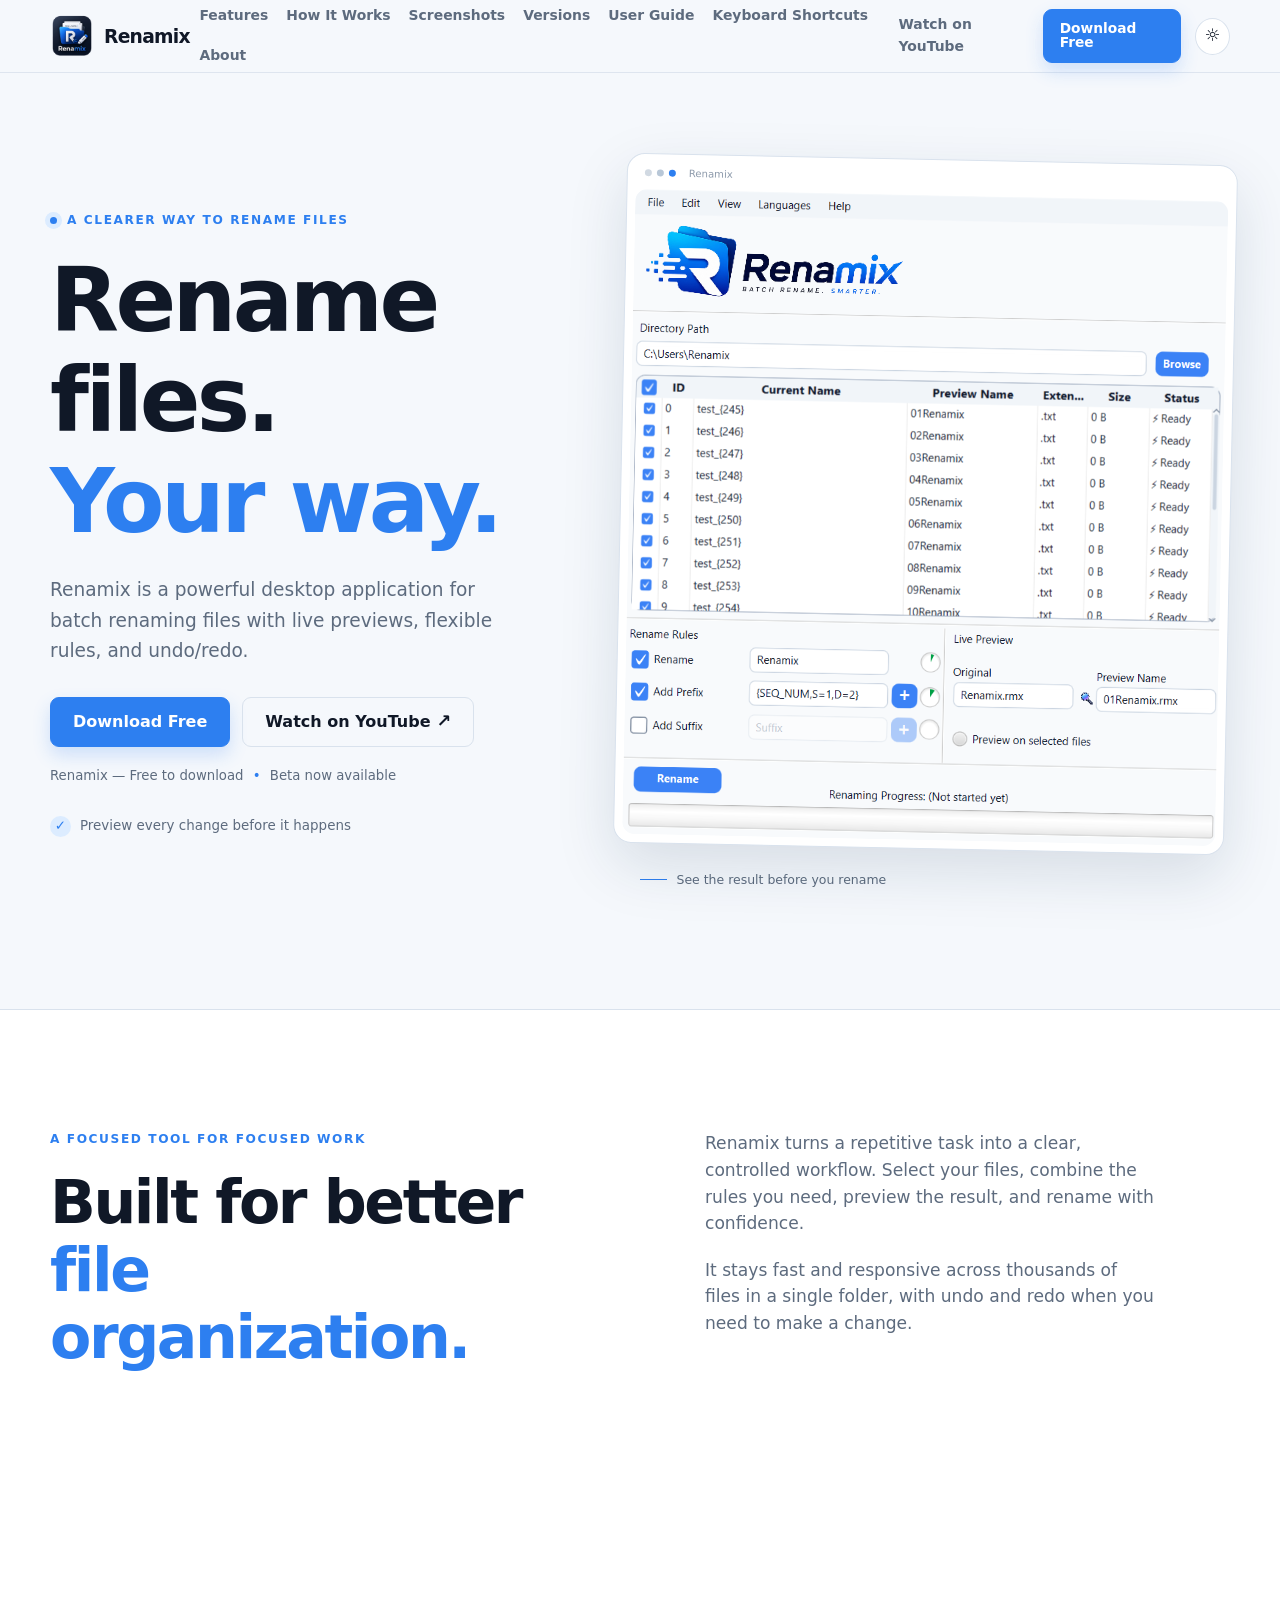
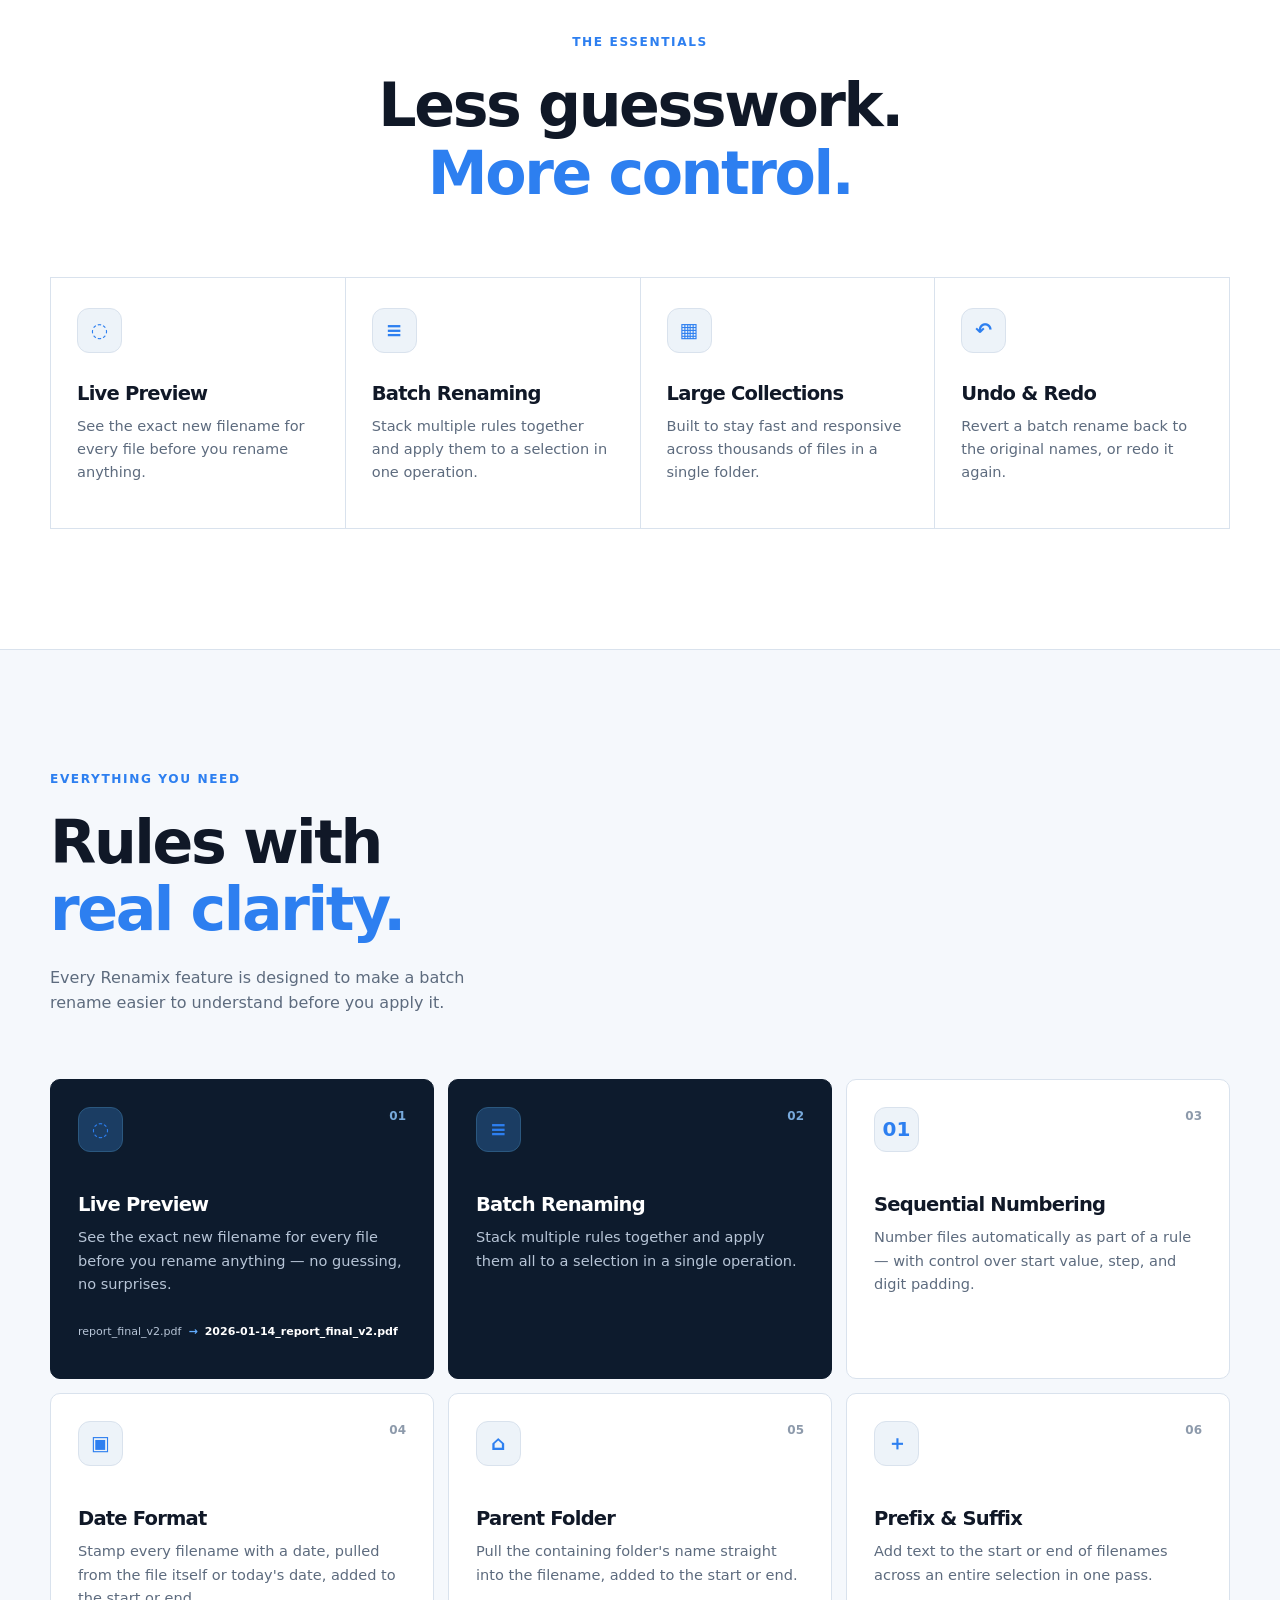
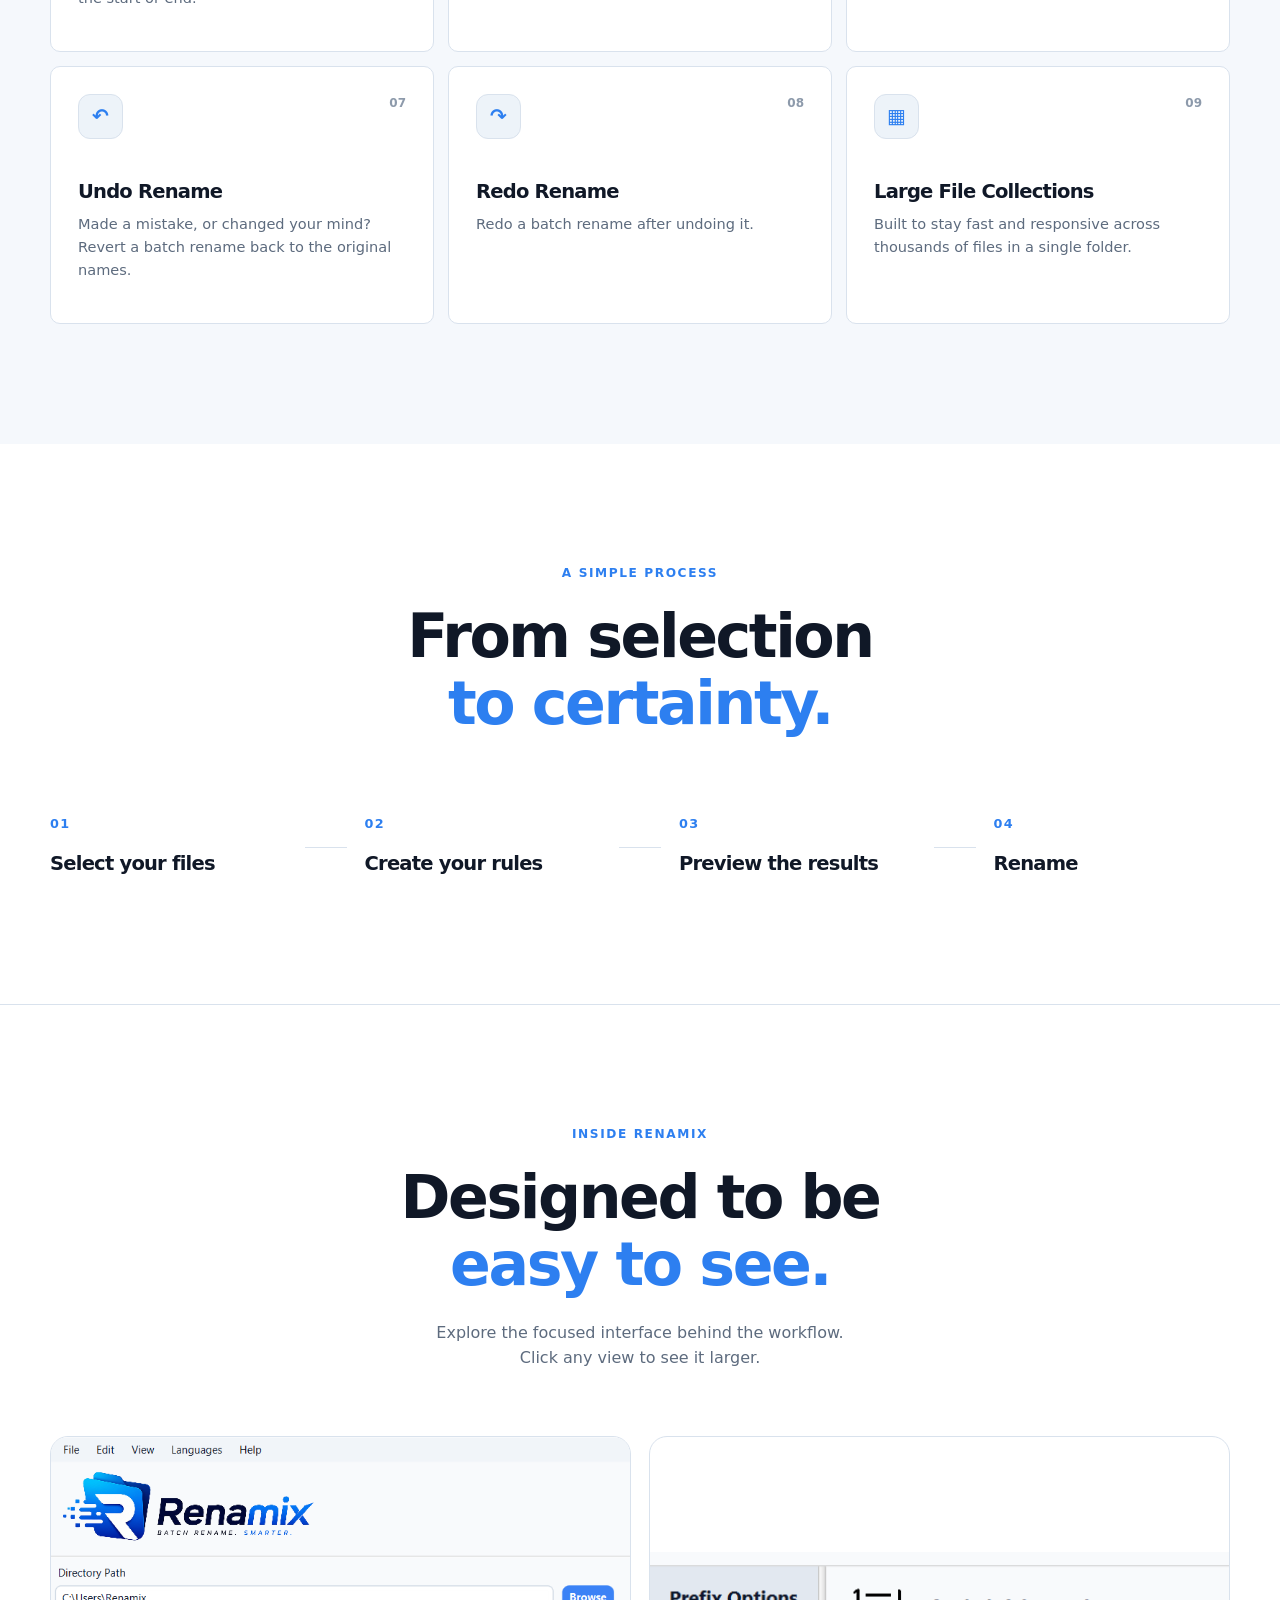
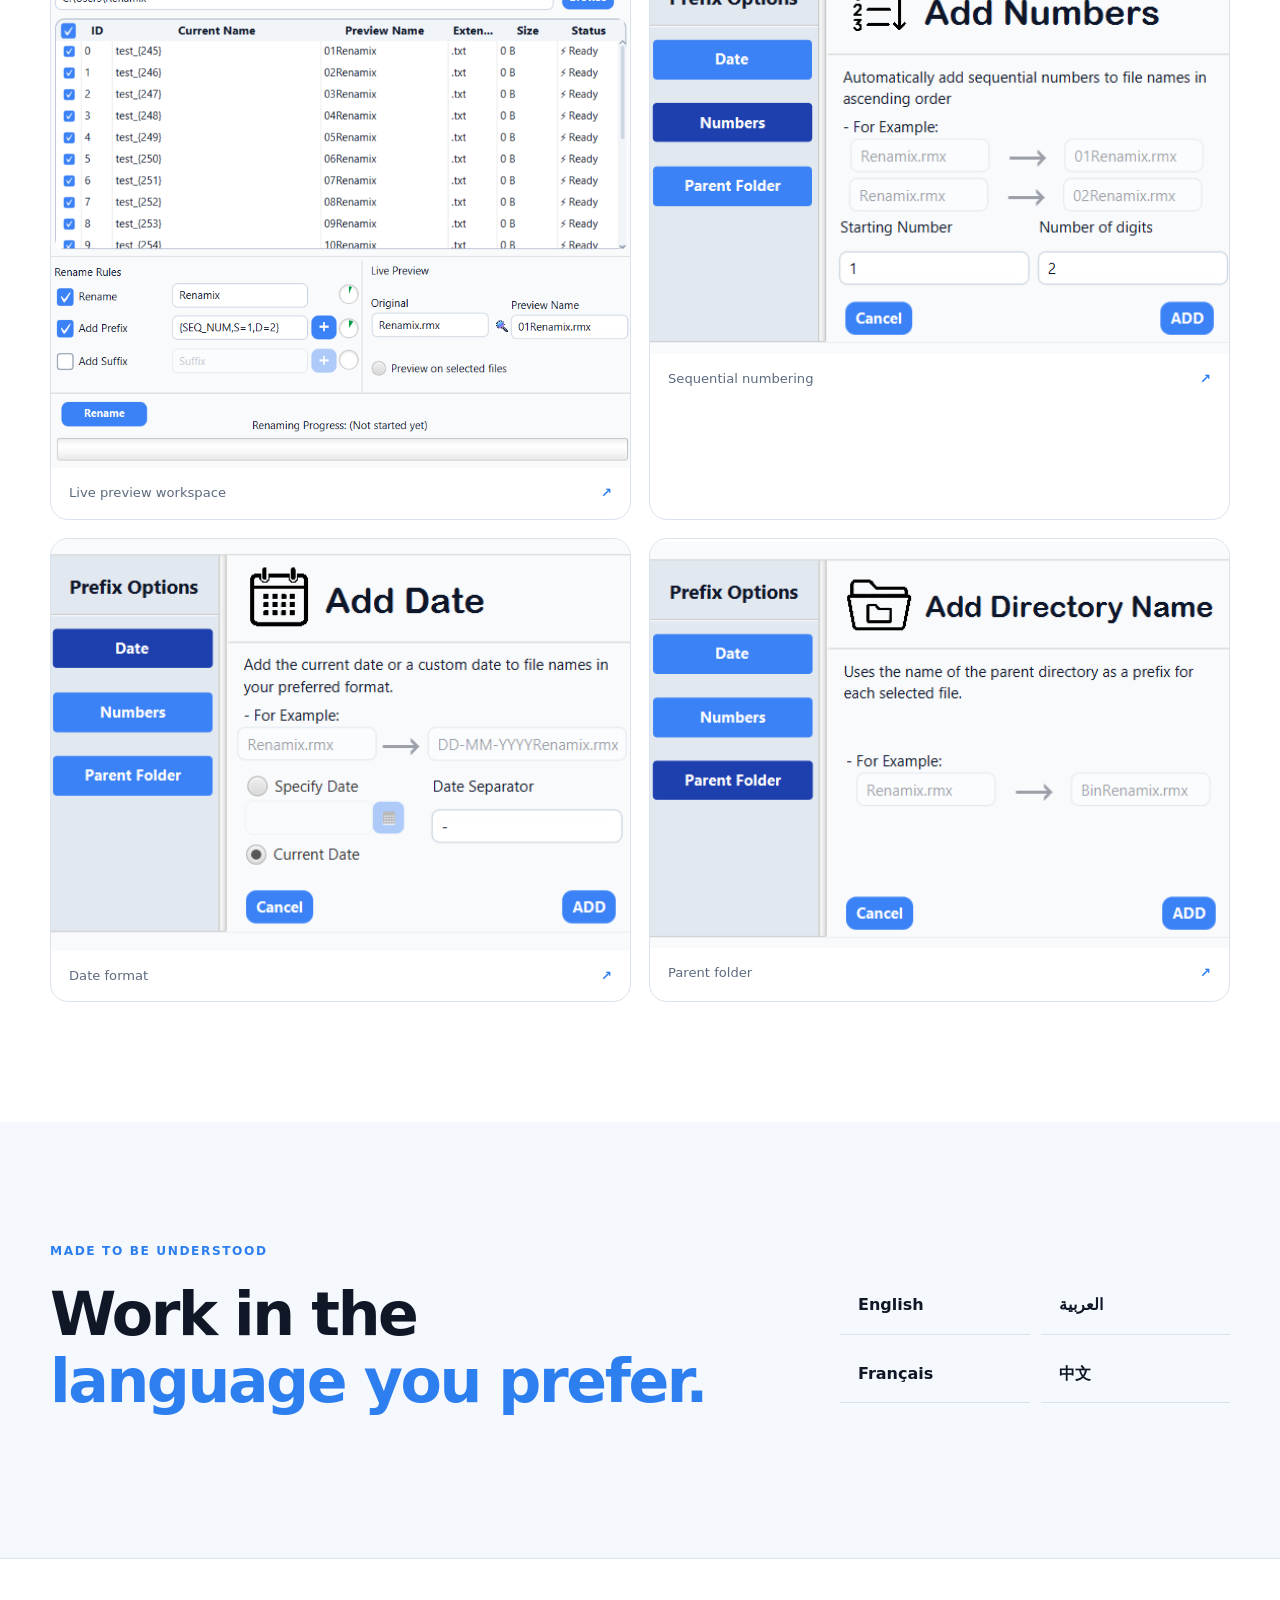
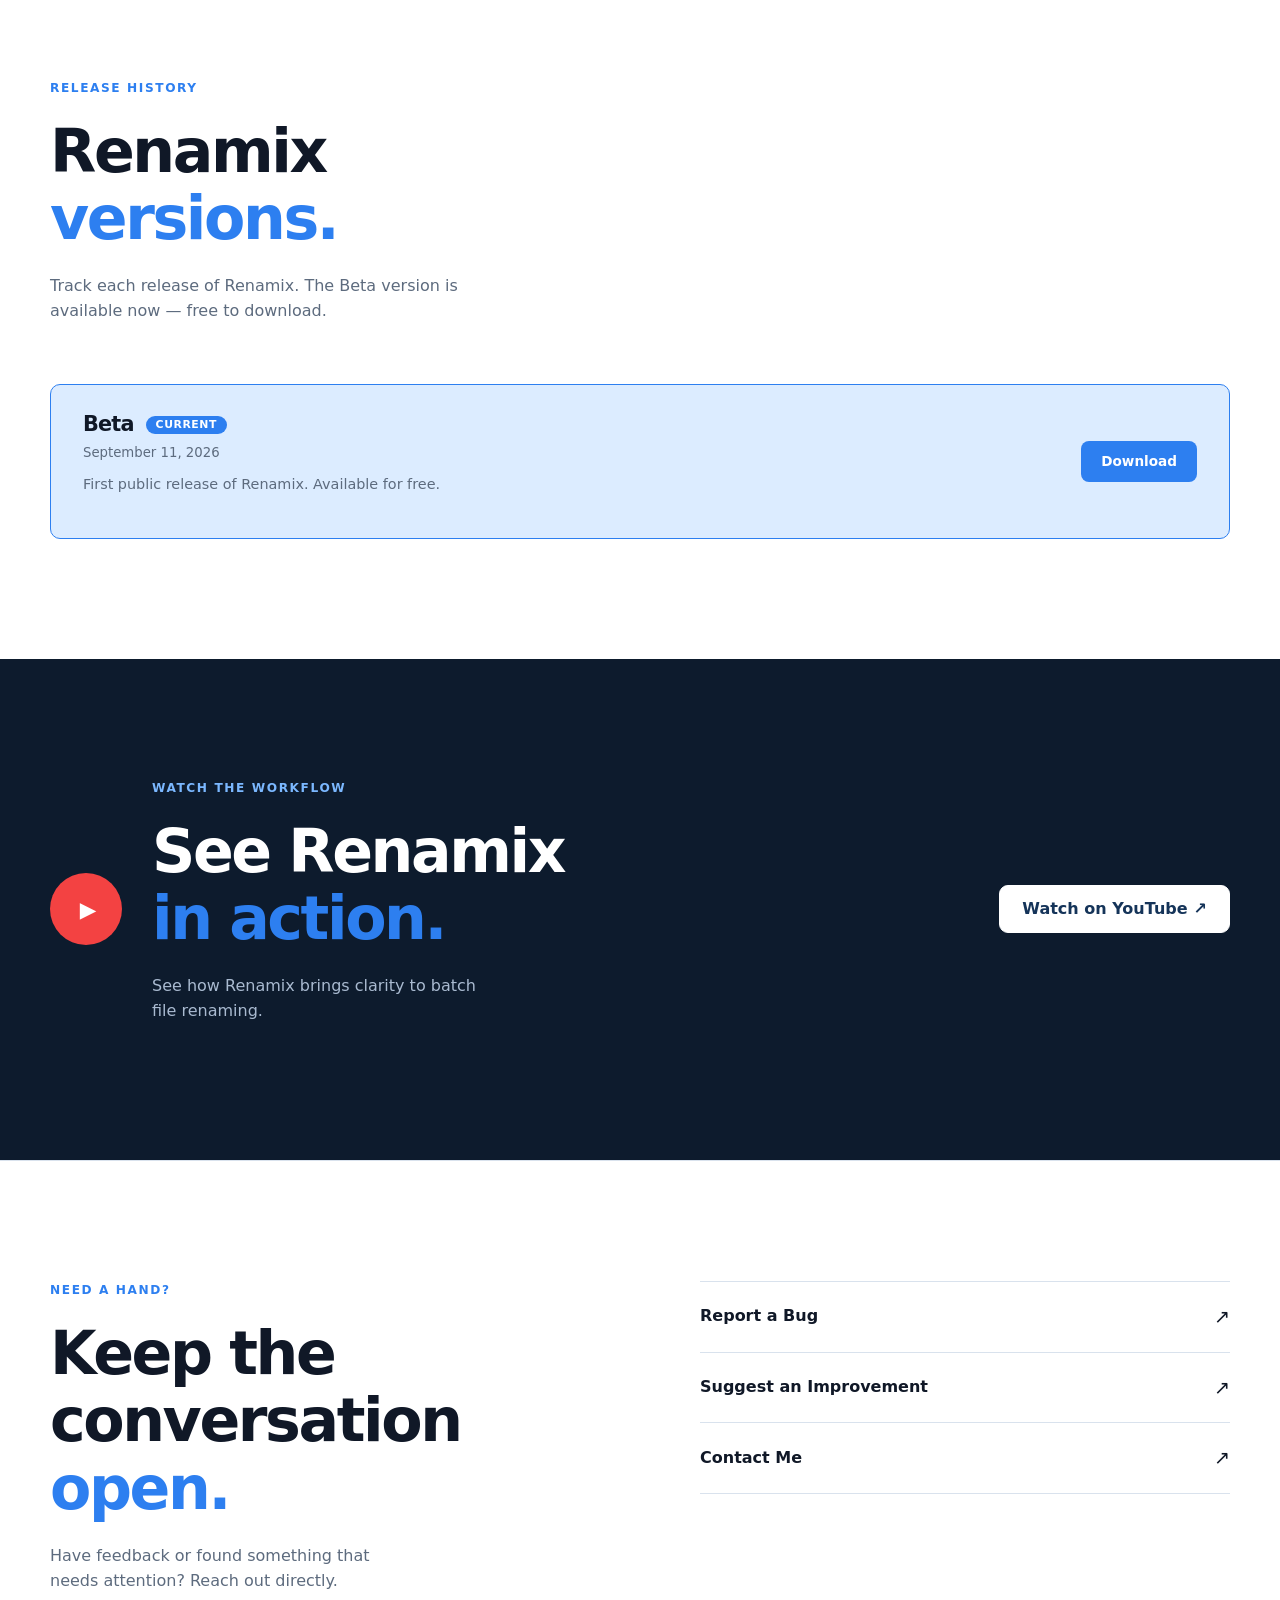
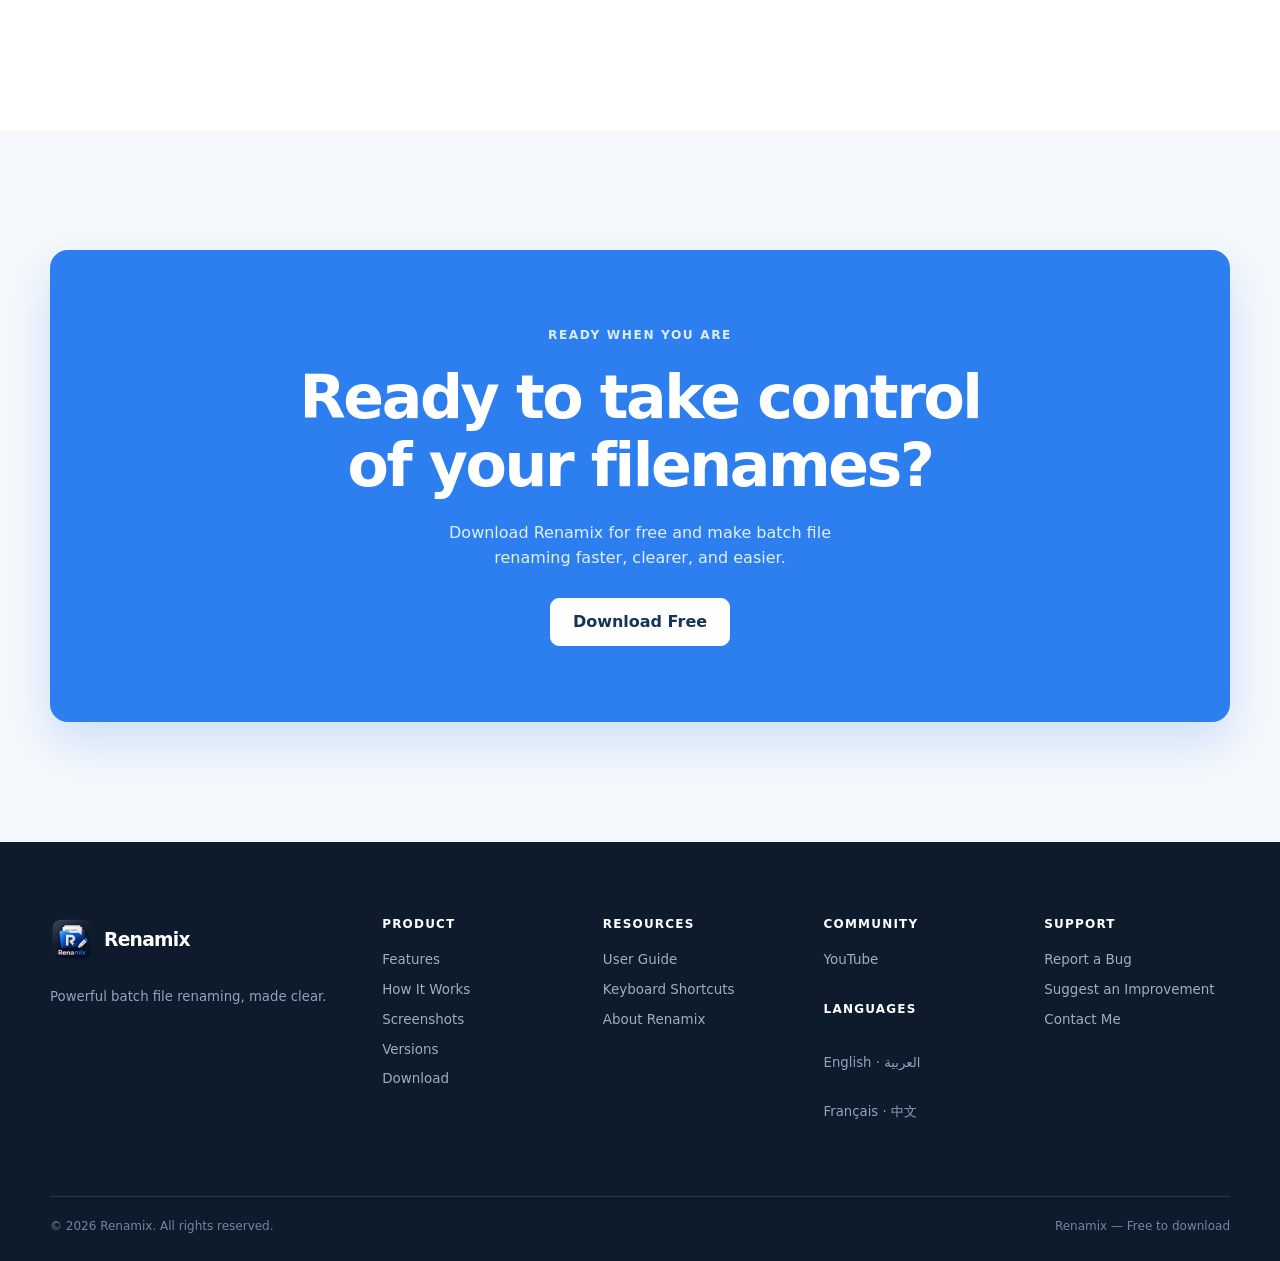
==== commit 8a228113: "Update Website" ====
--- a/index.html
+++ b/index.html
@@ -13,8 +13,8 @@
   <link rel="stylesheet" href="style/style.css">
   <script>document.documentElement.dataset.theme = localStorage.getItem('renamix-theme') || (matchMedia('(prefers-color-scheme: dark)').matches ? 'dark' : 'light');</script>
   <meta property="og:image" content="https://bolt.new/static/og_default.png">
-    <meta name="twitter:card" content="summary_large_image">
-    <meta name="twitter:image" content="https://bolt.new/static/og_default.png">
+  <meta name="twitter:card" content="summary_large_image">
+  <meta name="twitter:image" content="https://bolt.new/static/og_default.png">
 </head>
 <body>
   <a class="skip-link" href="#main-content">Skip to content</a>
@@ -23,9 +23,9 @@
       <a class="brand" href="index.html" aria-label="Renamix home"><img src="assets/icons/icon-256.png" alt="Renamix" width="44" height="44"><span>Renamix</span></a>
       <button class="menu-toggle" type="button" aria-expanded="false" aria-controls="site-nav"><span></span><span></span><span></span><span class="sr-only">Open navigation</span></button>
       <nav id="site-nav" class="site-nav" aria-label="Primary navigation">
-        <a href="#features">Features</a><a href="#how-it-works">How It Works</a><a href="#screenshots">Screenshots</a><a href="pages/guide.html">User Guide</a><a href="pages/shortcuts.html">Keyboard Shortcuts</a><a href="pages/about.html">About</a>
+        <a href="#features">Features</a><a href="#how-it-works">How It Works</a><a href="#screenshots">Screenshots</a><a href="#versions">Versions</a><a href="pages/guide.html">User Guide</a><a href="pages/shortcuts.html">Keyboard Shortcuts</a><a href="pages/about.html">About</a>
       </nav>
-      <div class="nav-actions"><a class="text-link youtube-link" href="#youtube">Watch on YouTube</a><a class="button button-small" data-download href="">Get Renamix — $5</a><button class="theme-toggle" type="button" aria-label="Switch to dark mode" aria-pressed="false"><span class="theme-icon">☼</span></button></div>
+      <div class="nav-actions"><a class="text-link youtube-link" href="#youtube">Watch on YouTube</a><a class="button button-small" data-download href="">Download Free</a><button class="theme-toggle" type="button" aria-label="Switch to dark mode" aria-pressed="false"><span class="theme-icon">☼</span></button></div>
     </div>
   </header>
 
@@ -36,8 +36,8 @@
           <p class="eyebrow"><span class="eyebrow-dot"></span> A clearer way to rename files</p>
           <h1>Rename files.<br><em>Your way.</em></h1>
           <p class="hero-lede">Renamix is a powerful desktop application for batch renaming files with live previews, flexible rules, and undo/redo.</p>
-          <div class="hero-actions"><a class="button" data-download href="">Get Renamix <span>— $5</span></a><a class="button button-quiet youtube-link" href="#youtube">Watch on YouTube <span class="arrow">↗</span></a></div>
-          <p class="price-note">Renamix — $5 USD <span>•</span> Desktop application</p>
+          <div class="hero-actions"><a class="button" data-download href="">Download Free</a><a class="button button-quiet youtube-link" href="#youtube">Watch on YouTube <span class="arrow">↗</span></a></div>
+          <p class="price-note">Renamix — Free to download <span>•</span> Beta now available</p>
           <div class="hero-proof"><span class="proof-check">✓</span><span>Preview every change before it happens</span></div>
         </div>
         <div class="hero-media reveal reveal-delay"><div class="screenshot-frame hero-shot"><div class="window-bar"><span></span><span></span><span></span><small>Renamix</small></div><img src="assets/screenshots/Screenshot_2026-09-03_144604.png" alt="Renamix showing a file list with current and preview names" fetchpriority="high"></div><div class="media-note"><span class="blue-rule"></span><span>See the result before you rename</span></div></div>
@@ -46,7 +46,6 @@
 
     <section class="intro section-pad section-border">
       <div class="container intro-grid"><div class="reveal"><p class="section-kicker">A focused tool for focused work</p><h2>Built for better<br><em>file organization.</em></h2></div><div class="intro-copy reveal reveal-delay"><p>Renamix turns a repetitive task into a clear, controlled workflow. Select your files, combine the rules you need, preview the result, and rename with confidence.</p><p>It stays fast and responsive across thousands of files in a single folder, with undo and redo when you need to make a change.</p></div></div>
-      <div class="container intro-visual reveal"><div class="screenshot-frame"><img src="assets/screenshots/Screenshot_2026-09-03_150210.png" alt="Renamix Add Numbers rule screen" loading="lazy"></div><div class="visual-caption"><strong>Rules that read like your intent.</strong><span>Build a naming workflow one clear step at a time.</span></div></div>
     </section>
 
     <section class="benefits section-pad"><div class="container"><div class="section-heading centered reveal"><p class="section-kicker">The essentials</p><h2>Less guesswork.<br><em>More control.</em></h2></div><div class="benefit-grid"><article class="benefit reveal"><span class="icon-box">◌</span><h3>Live Preview</h3><p>See the exact new filename for every file before you rename anything.</p></article><article class="benefit reveal reveal-delay"><span class="icon-box">≡</span><h3>Batch Renaming</h3><p>Stack multiple rules together and apply them to a selection in one operation.</p></article><article class="benefit reveal reveal-delay-2"><span class="icon-box">▦</span><h3>Large Collections</h3><p>Built to stay fast and responsive across thousands of files in a single folder.</p></article><article class="benefit reveal reveal-delay-3"><span class="icon-box">↶</span><h3>Undo &amp; Redo</h3><p>Revert a batch rename back to the original names, or redo it again.</p></article></div></div></section>
@@ -55,20 +54,23 @@
 
     <section id="how-it-works" class="process section-pad"><div class="container"><div class="section-heading centered reveal"><p class="section-kicker">A simple process</p><h2>From selection<br><em>to certainty.</em></h2></div><div class="process-grid"><div class="process-step reveal"><span>01</span><h3>Select your files</h3></div><div class="process-line"></div><div class="process-step reveal reveal-delay"><span>02</span><h3>Create your rules</h3></div><div class="process-line"></div><div class="process-step reveal reveal-delay-2"><span>03</span><h3>Preview the results</h3></div><div class="process-line"></div><div class="process-step reveal reveal-delay-3"><span>04</span><h3>Rename</h3></div></div></div></section>
 
-    <section id="screenshots" class="showcase section-pad section-border"><div class="container"><div class="section-heading split reveal"><div><p class="section-kicker">Inside Renamix</p><h2>Designed to be<br><em>easy to see.</em></h2></div><p>Explore the focused interface behind the workflow. Click any view to see it larger.</p></div><div class="gallery"><button class="gallery-item gallery-main reveal" type="button" data-lightbox="assets/screenshots/Screenshot_2026-09-03_144604.png" data-alt="Renamix file list and live preview"><img src="assets/screenshots/Screenshot_2026-09-03_144604.png" alt="Renamix file list and live preview" loading="lazy"><span>Live preview workspace <b>↗</b></span></button><div class="gallery-side"><button class="gallery-item reveal reveal-delay" type="button" data-lightbox="assets/screenshots/Screenshot_2026-09-03_150202.png" data-alt="Renamix Add Date rule screen"><img src="assets/screenshots/Screenshot_2026-09-03_150202.png" alt="Renamix Add Date rule screen" loading="lazy"><span>Date format <b>↗</b></span></button><button class="gallery-item reveal reveal-delay-2" type="button" data-lightbox="assets/screenshots/Screenshot_2026-09-03_150219.png" data-alt="Renamix Add Directory Name rule screen"><img src="assets/screenshots/Screenshot_2026-09-03_150219.png" alt="Renamix Add Directory Name rule screen" loading="lazy"><span>Parent folder <b>↗</b></span></button></div></div></div></section>
+    <section id="screenshots" class="showcase section-pad section-border"><div class="container"><div class="section-heading centered reveal"><p class="section-kicker">Inside Renamix</p><h2>Designed to be<br><em>easy to see.</em></h2><p>Explore the focused interface behind the workflow. Click any view to see it larger.</p></div><div class="gallery-grid reveal reveal-delay"><button class="gallery-item" type="button" data-lightbox="assets/screenshots/Screenshot_2026-09-03_144604.png" data-alt="Renamix file list and live preview"><img src="assets/screenshots/Screenshot_2026-09-03_144604.png" alt="Renamix file list and live preview" loading="lazy"><span>Live preview workspace <b>↗</b></span></button><button class="gallery-item" type="button" data-lightbox="assets/screenshots/Screenshot_2026-09-03_150210.png" data-alt="Renamix Add Numbers rule screen"><img src="assets/screenshots/Screenshot_2026-09-03_150210.png" alt="Renamix Add Numbers rule screen" loading="lazy"><span>Sequential numbering <b>↗</b></span></button><button class="gallery-item" type="button" data-lightbox="assets/screenshots/Screenshot_2026-09-03_150202.png" data-alt="Renamix Add Date rule screen"><img src="assets/screenshots/Screenshot_2026-09-03_150202.png" alt="Renamix Add Date rule screen" loading="lazy"><span>Date format <b>↗</b></span></button><button class="gallery-item" type="button" data-lightbox="assets/screenshots/Screenshot_2026-09-03_150219.png" data-alt="Renamix Add Directory Name rule screen"><img src="assets/screenshots/Screenshot_2026-09-03_150219.png" alt="Renamix Add Directory Name rule screen" loading="lazy"><span>Parent folder <b>↗</b></span></button></div></div></section>
 
     <section class="languages section-pad"><div class="container language-wrap reveal"><div><p class="section-kicker">Made to be understood</p><h2>Work in the<br><em>language you prefer.</em></h2></div><div class="language-list"><span>English</span><span>العربية</span><span>Français</span><span>中文</span></div></div></section>
+
+    <section id="versions" class="versions section-pad section-border"><div class="container"><div class="section-heading reveal"><p class="section-kicker">Release history</p><h2>Renamix<br><em>versions.</em></h2><p>Track each release of Renamix. The Beta version is available now — free to download.</p></div><div class="versions-list reveal reveal-delay"><article class="version-item version-current"><div class="version-info"><h3>Beta <span class="version-badge">Current</span></h3><span class="version-date">September 11, 2026</span><p class="version-notes">First public release of Renamix. Available for free.</p></div><div class="version-action"><a class="version-download" data-download href="">Download</a></div></article></div></div></section>
 
     <section id="youtube" class="youtube section-pad"><div class="container youtube-panel reveal"><div class="youtube-mark">▶</div><div><p class="section-kicker">Watch the workflow</p><h2>See Renamix<br><em>in action.</em></h2><p>See how Renamix brings clarity to batch file renaming.</p></div><a class="button button-light youtube-link" href="" target="_blank" rel="noreferrer">Watch on YouTube <span>↗</span></a></div></section>
 
     <section id="support" class="support section-pad section-border"><div class="container support-grid"><div class="reveal"><p class="section-kicker">Need a hand?</p><h2>Keep the conversation<br><em>open.</em></h2><p>Have feedback or found something that needs attention? Reach out directly.</p></div><div class="support-links reveal reveal-delay"><a class="support-link email-link" data-subject="Renamix Bug Report" href=""><span>Report a Bug</span><b>↗</b></a><a class="support-link email-link" data-subject="Renamix Improvement Suggestion" href=""><span>Suggest an Improvement</span><b>↗</b></a><a class="support-link email-link" data-subject="Renamix Contact" href=""><span>Contact Me</span><b>↗</b></a></div></div></section>
 
-    <section class="final-cta section-pad"><div class="container cta-panel reveal"><p class="section-kicker">Ready when you are</p><h2>Ready to take control<br>of your <em>filenames?</em></h2><p>Get Renamix for $5 and make batch file renaming faster, clearer, and easier.</p><a class="button button-light" data-download href="">Get Renamix <span>— $5</span></a></div></section>
+    <section class="final-cta section-pad"><div class="container cta-panel reveal"><p class="section-kicker">Ready when you are</p><h2>Ready to take control<br>of your <em>filenames?</em></h2><p>Download Renamix for free and make batch file renaming faster, clearer, and easier.</p><a class="button button-light" data-download href="">Download Free</a></div></section>
   </main>
 
-  <footer class="site-footer"><div class="container footer-grid"><div class="footer-brand"><a class="brand" href="index.html"><img src="assets/icons/icon-256.png" alt="Renamix" width="44" height="44"><span>Renamix</span></a><p>Powerful batch file renaming, made clear.</p></div><div class="footer-col"><h3>Product</h3><a href="#features">Features</a><a href="#how-it-works">How It Works</a><a href="#screenshots">Screenshots</a><a data-download href="">Download</a></div><div class="footer-col"><h3>Resources</h3><a href="pages/guide.html">User Guide</a><a href="pages/shortcuts.html">Keyboard Shortcuts</a><a href="pages/about.html">About Renamix</a></div><div class="footer-col"><h3>Community</h3><a class="youtube-link" href="#youtube">YouTube</a><h3 class="footer-subhead">Languages</h3><span>English · العربية</span><span>Français · 中文</span></div><div class="footer-col"><h3>Support</h3><a class="email-link" data-subject="Renamix Bug Report" href="">Report a Bug</a><a class="email-link" data-subject="Renamix Improvement Suggestion" href="">Suggest an Improvement</a><a class="email-link" data-subject="Renamix Contact" href="">Contact Me</a></div></div><div class="container footer-bottom"><span>© 2026 Renamix. All rights reserved.</span><span>Renamix — $5 USD</span></div></footer>
+  <footer class="site-footer"><div class="container footer-grid"><div class="footer-brand"><a class="brand" href="index.html"><img src="assets/icons/icon-256.png" alt="Renamix" width="44" height="44"><span>Renamix</span></a><p>Powerful batch file renaming, made clear.</p></div><div class="footer-col"><h3>Product</h3><a href="#features">Features</a><a href="#how-it-works">How It Works</a><a href="#screenshots">Screenshots</a><a href="#versions">Versions</a><a data-download href="">Download</a></div><div class="footer-col"><h3>Resources</h3><a href="pages/guide.html">User Guide</a><a href="pages/shortcuts.html">Keyboard Shortcuts</a><a href="pages/about.html">About Renamix</a></div><div class="footer-col"><h3>Community</h3><a class="youtube-link" href="#youtube">YouTube</a><h3 class="footer-subhead">Languages</h3><span>English · العربية</span><span>Français · 中文</span></div><div class="footer-col"><h3>Support</h3><a class="email-link" data-subject="Renamix Bug Report" href="">Report a Bug</a><a class="email-link" data-subject="Renamix Improvement Suggestion" href="">Suggest an Improvement</a><a class="email-link" data-subject="Renamix Contact" href="">Contact Me</a></div></div><div class="container footer-bottom"><span>© 2026 Renamix. All rights reserved.</span><span>Renamix — Free to download</span></div></footer>
 
   <div class="lightbox" role="dialog" aria-modal="true" aria-label="Expanded screenshot" hidden><button class="lightbox-close" type="button" aria-label="Close screenshot">×</button><img src="" alt=""></div>
+
   <script src="script/script.js"></script>
 </body>
 </html>
--- a/style/style.css
+++ b/style/style.css
@@ -1,2 +1,3 @@
-:root{--bg:#f5f8fc;--surface:#fff;--surface-2:#edf3f9;--text:#101827;--muted:#5d6b7e;--faint:#8d9aab;--border:#d9e2ed;--brand:#2d7ff0;--brand-dark:#1763cb;--brand-soft:#dcecff;--navy:#0d1b2d;--shadow:0 22px 60px rgba(19,45,76,.13);--shadow-small:0 8px 24px rgba(19,45,76,.09);--radius:18px;--radius-small:10px}html[data-theme=dark]{--bg:#0b111b;--surface:#111a27;--surface-2:#182436;--text:#f0f5fb;--muted:#afbdcd;--faint:#7f91a8;--border:#26374b;--brand:#67a9ff;--brand-dark:#80b7ff;--brand-soft:#173657;--navy:#050b13;--shadow:0 22px 60px rgba(0,0,0,.34);--shadow-small:0 8px 24px rgba(0,0,0,.24)}*{box-sizing:border-box}html{scroll-behavior:smooth}body{margin:0;background:var(--bg);color:var(--text);font-family:Inter,ui-sans-serif,system-ui,-apple-system,BlinkMacSystemFont,"Segoe UI",sans-serif;font-size:16px;line-height:1.55;transition:background-color .25s,color .25s}img{display:block;max-width:100%}a{color:inherit;text-decoration:none}button{font:inherit;color:inherit}h1,h2,h3,p{margin-top:0}h1,h2,h3{line-height:1.12;letter-spacing:-.04em}h1{font-size:clamp(3.5rem,7vw,6.8rem);margin-bottom:24px;font-weight:760}h2{font-size:clamp(2.5rem,4.7vw,4.6rem);margin-bottom:22px;font-weight:750}h3{font-size:1.22rem;margin-bottom:9px}em{font-style:normal;color:var(--brand)}.container{width:min(1180px,calc(100% - 48px));margin:0 auto}.section-pad{padding:120px 0}.section-border{border-top:1px solid var(--border)}.sr-only{position:absolute;width:1px;height:1px;padding:0;margin:-1px;overflow:hidden;clip:rect(0,0,0,0);white-space:nowrap;border:0}.skip-link{position:absolute;left:16px;top:-50px;z-index:100;padding:10px 15px;background:var(--brand);color:#fff;border-radius:6px}.skip-link:focus{top:16px}.site-header{position:sticky;top:0;z-index:20;background:color-mix(in srgb,var(--bg) 90%,transparent);border-bottom:1px solid color-mix(in srgb,var(--border) 80%,transparent);backdrop-filter:blur(16px)}.nav-wrap{display:flex;align-items:center;gap:32px;min-height:78px}.brand{display:inline-flex;align-items:center;gap:10px;font-weight:780;letter-spacing:-.04em;font-size:1.17rem;white-space:nowrap}.brand img{border-radius:10px}.site-nav{display:flex;align-items:center;gap:22px;margin-left:auto}.site-nav a,.text-link{color:var(--muted);font-size:.87rem;font-weight:600;transition:color .2s}.site-nav a:hover,.text-link:hover{color:var(--text)}.nav-actions{display:flex;align-items:center;gap:18px}.button{display:inline-flex;align-items:center;justify-content:center;gap:6px;padding:15px 22px;background:var(--brand);border:1px solid var(--brand);border-radius:9px;color:#fff;font-weight:750;line-height:1;box-shadow:0 8px 18px rgba(45,127,240,.2);transition:transform .2s,background .2s,box-shadow .2s}.button:hover{transform:translateY(-2px);background:var(--brand-dark);box-shadow:0 12px 26px rgba(45,127,240,.28)}.button-small{padding:12px 16px;font-size:.86rem}.button-quiet{background:transparent;color:var(--text);border-color:var(--border);box-shadow:none}.button-quiet:hover{background:var(--surface);box-shadow:var(--shadow-small)}.button-light{background:#fff;color:#153459;border-color:#fff;box-shadow:none}.button-light:hover{background:#eaf3ff;color:#0d2643}.arrow{font-size:1.1em}.theme-toggle{display:grid;place-items:center;width:37px;height:37px;border:1px solid var(--border);background:var(--surface);border-radius:50%;cursor:pointer;transition:transform .2s}.theme-toggle:hover{transform:rotate(12deg)}.theme-icon{font-size:1.1rem}.menu-toggle{display:none;background:none;border:0;cursor:pointer}.hero{padding-top:86px;overflow:hidden}.hero-grid{display:grid;grid-template-columns:.9fr 1.1fr;gap:70px;align-items:center}.eyebrow,.section-kicker{color:var(--brand);font-size:.76rem;letter-spacing:.13em;text-transform:uppercase;font-weight:800;margin-bottom:20px}.eyebrow{display:flex;align-items:center;gap:10px}.eyebrow-dot{width:7px;height:7px;background:var(--brand);border-radius:50%;box-shadow:0 0 0 5px var(--brand-soft)}.hero-lede{max-width:480px;color:var(--muted);font-size:1.16rem;line-height:1.65;margin-bottom:30px}.hero-actions{display:flex;flex-wrap:wrap;gap:12px}.price-note{font-size:.83rem;color:var(--muted);margin:19px 0 0}.price-note span{color:var(--brand);margin:0 5px}.hero-proof{display:flex;align-items:center;gap:9px;margin-top:30px;color:var(--muted);font-size:.84rem}.proof-check{display:grid;place-items:center;width:21px;height:21px;background:var(--brand-soft);color:var(--brand);border-radius:50%;font-weight:800}.screenshot-frame{position:relative;padding:8px;background:var(--surface);border:1px solid var(--border);border-radius:var(--radius);box-shadow:var(--shadow);overflow:hidden}.screenshot-frame img{width:100%;border-radius:12px}.hero-shot{transform:rotate(1.2deg);transition:transform .4s}.hero-shot:hover{transform:rotate(0) translateY(-5px)}.window-bar{display:flex;align-items:center;gap:5px;padding:3px 9px 8px}.window-bar span{width:7px;height:7px;border-radius:50%;background:#d1d9e2}.window-bar span:nth-child(2){background:#b8c7d7}.window-bar span:nth-child(3){background:var(--brand)}.window-bar small{margin-left:8px;color:var(--faint);font-size:.63rem}.media-note{display:flex;align-items:center;gap:10px;color:var(--muted);font-size:.78rem;margin:21px 0 0 20px}.blue-rule{width:27px;height:1px;background:var(--brand)}.intro{background:var(--surface)}.intro-grid{display:grid;grid-template-columns:1fr 1fr;gap:130px;align-items:start}.intro-copy{max-width:450px;color:var(--muted);font-size:1.07rem}.intro-copy p+p{margin-top:20px}.intro-visual{margin-top:72px}.visual-caption{display:flex;justify-content:space-between;gap:20px;padding:18px 6px 0;color:var(--muted);font-size:.83rem}.visual-caption strong{color:var(--text);font-weight:750}.section-heading{max-width:550px}.section-heading>p:last-child{color:var(--muted);max-width:450px}.centered{margin-left:auto;margin-right:auto;text-align:center}.centered>p:last-child{margin-left:auto;margin-right:auto}.benefits{background:var(--surface)}.benefit-grid{display:grid;grid-template-columns:repeat(4,1fr);gap:1px;background:var(--border);margin-top:70px;border:1px solid var(--border)}.benefit{min-height:240px;padding:30px 26px;background:var(--surface)}.icon-box,.feature-icon{display:grid;place-items:center;width:45px;height:45px;border:1px solid var(--border);background:var(--surface-2);color:var(--brand);border-radius:12px;font-weight:800;font-size:1.25rem;margin-bottom:30px}.benefit p,.feature p{color:var(--muted);font-size:.91rem;line-height:1.6}.features{background:var(--bg)}.feature-grid{display:grid;grid-template-columns:repeat(3,1fr);gap:14px;margin-top:64px}.feature{position:relative;min-height:230px;padding:27px;background:var(--surface);border:1px solid var(--border);border-radius:var(--radius-small);transition:transform .25s,box-shadow .25s,border-color .25s}.feature:hover{transform:translateY(-4px);box-shadow:var(--shadow-small);border-color:color-mix(in srgb,var(--brand) 55%,var(--border))}.feature-large{grid-column:span 1;min-height:300px;background:var(--navy);color:#fff;border-color:var(--navy)}.feature-large p{color:#b7c5d7}.feature-large .feature-icon{background:#1b3d63;border-color:#2b587f}.feature-number{position:absolute;top:27px;right:27px;color:var(--faint);font-size:.75rem;font-weight:800}.feature-large .feature-number{color:#77a9db}.feature-icon{margin-bottom:42px}.mini-preview{display:flex;flex-wrap:wrap;align-items:center;gap:7px;margin-top:28px;font-size:.69rem;color:#b7c5d7}.mini-preview b{color:#63adff}.mini-preview strong{color:#fff;font-weight:650}.process{background:var(--surface)}.process-grid{display:grid;grid-template-columns:1fr auto 1fr auto 1fr auto 1fr;align-items:center;margin-top:73px}.process-step span{color:var(--brand);font-size:.8rem;font-weight:800;letter-spacing:.1em}.process-step h3{margin-top:18px}.process-line{height:1px;width:42px;background:var(--border);margin:0 18px}.showcase{background:var(--surface)}.split{display:flex;justify-content:space-between;align-items:end;gap:40px;max-width:none}.split>p{max-width:290px;margin-bottom:27px}.gallery{display:grid;grid-template-columns:1.55fr 1fr;gap:18px;margin-top:66px}.gallery-side{display:grid;gap:18px}.gallery-item{display:block;width:100%;padding:0;background:var(--surface);border:1px solid var(--border);border-radius:var(--radius);overflow:hidden;text-align:left;cursor:pointer;transition:transform .3s,box-shadow .3s}.gallery-item:hover{transform:translateY(-5px);box-shadow:var(--shadow)}.gallery-item img{width:100%;background:var(--surface-2);transition:transform .4s}.gallery-item:hover img{transform:scale(1.015)}.gallery-item span{display:flex;justify-content:space-between;padding:15px 18px;color:var(--muted);font-size:.82rem}.gallery-item b{color:var(--brand)}.gallery-main{grid-row:span 2;align-self:stretch}.gallery-main img{height:calc(100% - 51px);object-fit:cover;object-position:top}.languages{background:var(--bg)}.language-wrap{display:flex;justify-content:space-between;align-items:center;gap:60px}.language-list{display:grid;grid-template-columns:1fr 1fr;gap:11px;min-width:390px}.language-list span{padding:16px 18px;border-bottom:1px solid var(--border);font-weight:650}.language-list span:nth-child(2){font-family:Arial,sans-serif}.youtube{background:var(--navy);color:#fff}.youtube-panel{display:flex;align-items:center;gap:30px}.youtube-panel>div:nth-child(2){flex:1}.youtube-panel .section-kicker{color:#7bb8ff}.youtube-panel p:not(.section-kicker){color:#a9bad0;max-width:340px}.youtube-mark{display:grid;place-items:center;width:72px;height:72px;border-radius:50%;background:#f34242;color:#fff;font-size:1.35rem;padding-left:4px}.support{background:var(--surface)}.support-grid{display:grid;grid-template-columns:1fr 1fr;gap:120px}.support-grid>div:first-child>p:last-child{color:var(--muted);max-width:340px}.support-links{border-top:1px solid var(--border)}.support-link{display:flex;justify-content:space-between;align-items:center;padding:20px 0;border-bottom:1px solid var(--border);font-weight:700;transition:color .2s,padding .2s}.support-link:hover{color:var(--brand);padding-left:8px}.support-link b{font-size:1.2rem;font-weight:400}.final-cta{background:var(--bg)}.cta-panel{padding:76px 40px;background:var(--brand);color:#fff;text-align:center;border-radius:var(--radius);box-shadow:0 20px 45px rgba(45,127,240,.2)}.cta-panel .section-kicker{color:#dcecff}.cta-panel p:not(.section-kicker){color:#e2efff;margin:0 auto 27px;max-width:450px}.cta-panel em{color:#fff}.site-footer{background:var(--navy);color:#fff;padding:76px 0 26px}.footer-grid{display:grid;grid-template-columns:1.6fr repeat(4,1fr);gap:35px}.footer-brand p,.footer-col span{display:block;color:#8fa4bb;font-size:.83rem;margin-top:17px;line-height:1.7}.footer-col{display:flex;flex-direction:column;align-items:flex-start;gap:9px}.footer-col h3{color:#fff;font-size:.75rem;letter-spacing:.1em;text-transform:uppercase;margin:0 0 10px}.footer-col a{color:#9cafc2;font-size:.84rem;transition:color .2s}.footer-col a:hover{color:#fff}.footer-subhead{margin-top:23px!important}.footer-bottom{display:flex;justify-content:space-between;margin-top:72px;padding-top:20px;border-top:1px solid #24364b;color:#71869e;font-size:.75rem}.lightbox{position:fixed;inset:0;z-index:40;display:grid;place-items:center;padding:40px;background:rgba(4,10,18,.88)}.lightbox[hidden]{display:none}.lightbox img{max-height:90vh;max-width:94vw;border-radius:12px;box-shadow:0 20px 80px #000}.lightbox-close{position:absolute;top:20px;right:25px;border:0;background:none;color:#fff;font-size:2rem;cursor:pointer}.reveal{opacity:0;transform:translateY(18px);transition:opacity .7s ease,transform .7s ease}.reveal.is-visible{opacity:1;transform:none}.reveal-delay{transition-delay:.1s}.reveal-delay-2{transition-delay:.18s}.reveal-delay-3{transition-delay:.26s}:focus-visible{outline:3px solid var(--brand);outline-offset:3px}@media(max-width:1050px){.site-nav{gap:14px}.site-nav a{font-size:.78rem}.nav-actions .youtube-link{display:none}.hero-grid{gap:45px}.feature-grid{grid-template-columns:repeat(2,1fr)}.feature-large{grid-column:span 1}}@media(max-width:760px){.container{width:min(100% - 32px,600px)}.section-pad{padding:78px 0}.nav-wrap{min-height:68px}.menu-toggle{display:flex;flex-direction:column;gap:4px;margin-left:auto}.menu-toggle>span:not(.sr-only){display:block;width:22px;height:2px;background:var(--text);border-radius:2px}.site-nav{position:absolute;top:68px;left:16px;right:16px;display:none;flex-direction:column;align-items:stretch;gap:0;padding:9px;background:var(--surface);border:1px solid var(--border);border-radius:12px;box-shadow:var(--shadow)}.site-nav.open{display:flex}.site-nav a{padding:12px 10px;font-size:.9rem}.nav-actions{gap:10px}.nav-actions .button{display:none}.hero{padding-top:65px}.hero-grid,.intro-grid,.support-grid{grid-template-columns:1fr;gap:45px}.hero-copy{order:0}.hero-media{order:1}.hero h1{font-size:clamp(3rem,15vw,5.2rem)}.hero-lede{font-size:1rem}.hero-actions .button{flex:1}.intro-grid{gap:12px}.intro-visual{margin-top:45px}.visual-caption{display:block}.visual-caption span{display:block;margin-top:7px}.benefit-grid{grid-template-columns:1fr 1fr}.benefit{min-height:220px;padding:22px 18px}.feature-grid{grid-template-columns:1fr}.feature-large{min-height:270px}.process-grid{grid-template-columns:1fr 1fr;gap:30px 18px}.process-line{display:none}.split,.language-wrap,.youtube-panel{display:block}.split>p{margin-top:18px}.gallery{grid-template-columns:1fr;gap:14px;margin-top:45px}.gallery-side{grid-template-columns:1fr 1fr;gap:14px}.gallery-main{grid-row:auto}.gallery-main img{height:auto}.language-list{min-width:0;margin-top:35px}.youtube-mark{margin-bottom:28px}.youtube-panel .button{margin-top:25px}.support-grid{gap:40px}.footer-grid{grid-template-columns:1fr 1fr;gap:38px 22px}.footer-brand{grid-column:span 2}.footer-bottom{display:block;margin-top:50px}.footer-bottom span{display:block}.footer-bottom span+span{margin-top:8px}}@media(max-width:420px){.brand span{display:none}.theme-toggle{width:34px;height:34px}.hero-actions{display:grid}.benefit-grid{grid-template-columns:1fr}.benefit{min-height:auto}.gallery-side{grid-template-columns:1fr}.footer-grid{grid-template-columns:1fr}.footer-brand{grid-column:auto}}.page-hero{padding-top:96px}.page-hero h1{font-size:clamp(2.6rem,6vw,4.6rem)}.content-narrow{max-width:680px}.guide-block{position:relative;padding:28px 0 28px 64px;border-bottom:1px solid var(--border)}.guide-block:first-child{padding-top:0}.guide-block:last-child{border-bottom:0}.guide-block .feature-number{position:absolute;left:0;top:30px;color:var(--brand);font-size:1.4rem;font-weight:800}.guide-block:first-child .feature-number{top:2px}.guide-block h2{font-size:1.5rem;margin-bottom:12px}.guide-block p{color:var(--muted);font-size:1.02rem;line-height:1.65}.content-narrow>p{color:var(--muted);font-size:1.05rem;line-height:1.7}.content-narrow>p+p{margin-top:20px}.shortcuts{width:100%;border-collapse:collapse}.shortcuts th,.shortcuts td{text-align:left;padding:16px 0;border-bottom:1px solid var(--border)}.shortcuts th{color:var(--muted);font-size:.78rem;text-transform:uppercase;letter-spacing:.08em}.shortcuts td:first-child{font-weight:650}.shortcuts kbd{display:inline-block;padding:4px 10px;background:var(--surface-2);border:1px solid var(--border);border-radius:6px;font-size:.82rem;font-family:inherit;color:var(--text)}
+:root{--bg:#f5f8fc;--surface:#fff;--surface-2:#edf3f9;--text:#101827;--muted:#5d6b7e;--faint:#8d9aab;--border:#d9e2ed;--brand:#2d7ff0;--brand-dark:#1763cb;--brand-soft:#dcecff;--navy:#0d1b2d;--shadow:0 22px 60px rgba(19,45,76,.13);--shadow-small:0 8px 24px rgba(19,45,76,.09);--radius:18px;--radius-small:10px}html[data-theme=dark]{--bg:#0b111b;--surface:#111a27;--surface-2:#182436;--text:#f0f5fb;--muted:#afbdcd;--faint:#7f91a8;--border:#26374b;--brand:#67a9ff;--brand-dark:#80b7ff;--brand-soft:#173657;--navy:#050b13;--shadow:0 22px 60px rgba(0,0,0,.34);--shadow-small:0 8px 24px rgba(0,0,0,.24)}*{box-sizing:border-box}html{scroll-behavior:smooth}body{margin:0;background:var(--bg);color:var(--text);font-family:Inter,ui-sans-serif,system-ui,-apple-system,BlinkMacSystemFont,"Segoe UI",sans-serif;font-size:16px;line-height:1.55;transition:background-color .25s,color .25s}img{display:block;max-width:100%}a{color:inherit;text-decoration:none}button{font:inherit;color:inherit}h1,h2,h3,p{margin-top:0}h1,h2,h3{line-height:1.12;letter-spacing:-.04em}h1{font-size:clamp(3.5rem,7vw,6.8rem);margin-bottom:24px;font-weight:760}h2{font-size:clamp(2.5rem,4.7vw,4.6rem);margin-bottom:22px;font-weight:750}h3{font-size:1.22rem;margin-bottom:9px}em{font-style:normal;color:var(--brand)}.container{width:min(1180px,calc(100% - 48px));margin:0 auto}.section-pad{padding:120px 0}.section-border{border-top:1px solid var(--border)}.sr-only{position:absolute;width:1px;height:1px;padding:0;margin:-1px;overflow:hidden;clip:rect(0,0,0,0);white-space:nowrap;border:0}.skip-link{position:absolute;left:16px;top:-50px;z-index:100;padding:10px 15px;background:var(--brand);color:#fff;border-radius:6px}.skip-link:focus{top:16px}.site-header{position:sticky;top:0;z-index:20;background:color-mix(in srgb,var(--bg) 90%,transparent);border-bottom:1px solid color-mix(in srgb,var(--border) 80%,transparent);backdrop-filter:blur(16px)}.nav-wrap{display:flex;align-items:center;gap:20px;min-height:72px}.brand{display:inline-flex;align-items:center;gap:10px;font-weight:780;letter-spacing:-.04em;font-size:1.17rem;white-space:nowrap}.brand img{border-radius:10px}.site-nav{display:flex;align-items:center;gap:18px;margin-left:auto;flex-wrap:wrap}.site-nav a,.text-link{color:var(--muted);font-size:.87rem;font-weight:600;transition:color .2s}.site-nav a:hover,.text-link:hover{color:var(--text)}.nav-actions{display:flex;align-items:center;gap:14px}.button{display:inline-flex;align-items:center;justify-content:center;gap:6px;padding:15px 22px;background:var(--brand);border:1px solid var(--brand);border-radius:9px;color:#fff;font-weight:750;line-height:1;box-shadow:0 8px 18px rgba(45,127,240,.2);transition:transform .2s,background .2s,box-shadow .2s}.button:hover{transform:translateY(-2px);background:var(--brand-dark);box-shadow:0 12px 26px rgba(45,127,240,.28)}.button-small{padding:12px 16px;font-size:.86rem}.button-quiet{background:transparent;color:var(--text);border-color:var(--border);box-shadow:none}.button-quiet:hover{background:var(--surface);box-shadow:var(--shadow-small)}.button-light{background:#fff;color:#153459;border-color:#fff;box-shadow:none}.button-light:hover{background:#eaf3ff;color:#0d2643}.arrow{font-size:1.1em}.theme-toggle{display:grid;place-items:center;width:37px;height:37px;border:1px solid var(--border);background:var(--surface);border-radius:50%;cursor:pointer;transition:transform .2s}.theme-toggle:hover{transform:rotate(12deg)}.theme-icon{font-size:1.1rem}.menu-toggle{display:none;background:none;border:0;cursor:pointer}.hero{padding-top:86px;overflow:hidden}.hero-grid{display:grid;grid-template-columns:.9fr 1.1fr;gap:70px;align-items:center}.eyebrow,.section-kicker{color:var(--brand);font-size:.76rem;letter-spacing:.13em;text-transform:uppercase;font-weight:800;margin-bottom:20px}.eyebrow{display:flex;align-items:center;gap:10px}.eyebrow-dot{width:7px;height:7px;background:var(--brand);border-radius:50%;box-shadow:0 0 0 5px var(--brand-soft)}.hero-lede{max-width:480px;color:var(--muted);font-size:1.16rem;line-height:1.65;margin-bottom:30px}.hero-actions{display:flex;flex-wrap:wrap;gap:12px}.price-note{font-size:.83rem;color:var(--muted);margin:19px 0 0}.price-note span{color:var(--brand);margin:0 5px}.hero-proof{display:flex;align-items:center;gap:9px;margin-top:30px;color:var(--muted);font-size:.84rem}.proof-check{display:grid;place-items:center;width:21px;height:21px;background:var(--brand-soft);color:var(--brand);border-radius:50%;font-weight:800}.screenshot-frame{position:relative;padding:8px;background:var(--surface);border:1px solid var(--border);border-radius:var(--radius);box-shadow:var(--shadow);overflow:hidden}.screenshot-frame img{width:100%;border-radius:12px}.hero-shot{transform:rotate(1.2deg);transition:transform .4s}.hero-shot:hover{transform:rotate(0) translateY(-5px)}.window-bar{display:flex;align-items:center;gap:5px;padding:3px 9px 8px}.window-bar span{width:7px;height:7px;border-radius:50%;background:#d1d9e2}.window-bar span:nth-child(2){background:#b8c7d7}.window-bar span:nth-child(3){background:var(--brand)}.window-bar small{margin-left:8px;color:var(--faint);font-size:.63rem}.media-note{display:flex;align-items:center;gap:10px;color:var(--muted);font-size:.78rem;margin:21px 0 0 20px}.blue-rule{width:27px;height:1px;background:var(--brand)}.intro{background:var(--surface)}.intro-grid{display:grid;grid-template-columns:1fr 1fr;gap:130px;align-items:start}.intro-copy{max-width:450px;color:var(--muted);font-size:1.07rem}.intro-copy p+p{margin-top:20px}.intro-visual{margin-top:72px}.visual-caption{display:flex;justify-content:space-between;gap:20px;padding:18px 6px 0;color:var(--muted);font-size:.83rem}.visual-caption strong{color:var(--text);font-weight:750}.section-heading{max-width:550px}.section-heading>p:last-child{color:var(--muted);max-width:450px}.centered{margin-left:auto;margin-right:auto;text-align:center}.centered>p:last-child{margin-left:auto;margin-right:auto}.benefits{background:var(--surface)}.benefit-grid{display:grid;grid-template-columns:repeat(4,1fr);gap:1px;background:var(--border);margin-top:70px;border:1px solid var(--border)}.benefit{min-height:240px;padding:30px 26px;background:var(--surface)}.icon-box,.feature-icon{display:grid;place-items:center;width:45px;height:45px;border:1px solid var(--border);background:var(--surface-2);color:var(--brand);border-radius:12px;font-weight:800;font-size:1.25rem;margin-bottom:30px}.benefit p,.feature p{color:var(--muted);font-size:.91rem;line-height:1.6}.features{background:var(--bg)}.feature-grid{display:grid;grid-template-columns:repeat(3,1fr);gap:14px;margin-top:64px}.feature{position:relative;min-height:230px;padding:27px;background:var(--surface);border:1px solid var(--border);border-radius:var(--radius-small);transition:transform .25s,box-shadow .25s,border-color .25s}.feature:hover{transform:translateY(-4px);box-shadow:var(--shadow-small);border-color:color-mix(in srgb,var(--brand) 55%,var(--border))}.feature-large{grid-column:span 1;min-height:300px;background:var(--navy);color:#fff;border-color:var(--navy)}.feature-large p{color:#b7c5d7}.feature-large .feature-icon{background:#1b3d63;border-color:#2b587f}.feature-number{position:absolute;top:27px;right:27px;color:var(--faint);font-size:.75rem;font-weight:800}.feature-large .feature-number{color:#77a9db}.feature-icon{margin-bottom:42px}.mini-preview{display:flex;flex-wrap:wrap;align-items:center;gap:7px;margin-top:28px;font-size:.69rem;color:#b7c5d7}.mini-preview b{color:#63adff}.mini-preview strong{color:#fff;font-weight:650}.process{background:var(--surface)}.process-grid{display:grid;grid-template-columns:1fr auto 1fr auto 1fr auto 1fr;align-items:center;margin-top:73px}.process-step span{color:var(--brand);font-size:.8rem;font-weight:800;letter-spacing:.1em}.process-step h3{margin-top:18px}.process-line{height:1px;width:42px;background:var(--border);margin:0 18px}.showcase{background:var(--surface)}.split{display:flex;justify-content:space-between;align-items:end;gap:40px;max-width:none}.split>p{max-width:290px;margin-bottom:27px}.gallery-grid{display:grid;grid-template-columns:repeat(2,1fr);gap:18px;margin-top:66px}.gallery-item{display:block;width:100%;padding:0;background:var(--surface);border:1px solid var(--border);border-radius:var(--radius);overflow:hidden;text-align:left;cursor:pointer;transition:transform .3s,box-shadow .3s}.gallery-item:hover{transform:translateY(-5px);box-shadow:var(--shadow)}.gallery-item img{width:100%;background:var(--surface-2);transition:transform .4s}.gallery-item:hover img{transform:scale(1.015)}.gallery-item span{display:flex;justify-content:space-between;padding:15px 18px;color:var(--muted);font-size:.82rem}.gallery-item b{color:var(--brand)}.languages{background:var(--bg)}.language-wrap{display:flex;justify-content:space-between;align-items:center;gap:60px}.language-list{display:grid;grid-template-columns:1fr 1fr;gap:11px;min-width:390px}.language-list span{padding:16px 18px;border-bottom:1px solid var(--border);font-weight:650}.language-list span:nth-child(2){font-family:Arial,sans-serif}.youtube{background:var(--navy);color:#fff}.youtube-panel{display:flex;align-items:center;gap:30px}.youtube-panel>div:nth-child(2){flex:1}.youtube-panel .section-kicker{color:#7bb8ff}.youtube-panel p:not(.section-kicker){color:#a9bad0;max-width:340px}.youtube-mark{display:grid;place-items:center;width:72px;height:72px;border-radius:50%;background:#f34242;color:#fff;font-size:1.35rem;padding-left:4px}.support{background:var(--surface)}.support-grid{display:grid;grid-template-columns:1fr 1fr;gap:120px}.support-grid>div:first-child>p:last-child{color:var(--muted);max-width:340px}.support-links{border-top:1px solid var(--border)}.support-link{display:flex;justify-content:space-between;align-items:center;padding:20px 0;border-bottom:1px solid var(--border);font-weight:700;transition:color .2s,padding .2s}.support-link:hover{color:var(--brand);padding-left:8px}.support-link b{font-size:1.2rem;font-weight:400}.final-cta{background:var(--bg)}.cta-panel{padding:76px 40px;background:var(--brand);color:#fff;text-align:center;border-radius:var(--radius);box-shadow:0 20px 45px rgba(45,127,240,.2)}.cta-panel .section-kicker{color:#dcecff}.cta-panel p:not(.section-kicker){color:#e2efff;margin:0 auto 27px;max-width:450px}.cta-panel em{color:#fff}.site-footer{background:var(--navy);color:#fff;padding:76px 0 26px}.footer-grid{display:grid;grid-template-columns:1.6fr repeat(4,1fr);gap:35px}.footer-brand p,.footer-col span{display:block;color:#8fa4bb;font-size:.83rem;margin-top:17px;line-height:1.7}.footer-col{display:flex;flex-direction:column;align-items:flex-start;gap:9px}.footer-col h3{color:#fff;font-size:.75rem;letter-spacing:.1em;text-transform:uppercase;margin:0 0 10px}.footer-col a{color:#9cafc2;font-size:.84rem;transition:color .2s}.footer-col a:hover{color:#fff}.footer-subhead{margin-top:23px!important}.footer-bottom{display:flex;justify-content:space-between;margin-top:72px;padding-top:20px;border-top:1px solid #24364b;color:#71869e;font-size:.75rem}.lightbox{position:fixed;inset:0;z-index:40;display:grid;place-items:center;padding:40px;background:rgba(4,10,18,.88)}.lightbox[hidden]{display:none}.lightbox img{max-height:90vh;max-width:94vw;border-radius:12px;box-shadow:0 20px 80px #000}.lightbox-close{position:absolute;top:20px;right:25px;border:0;background:none;color:#fff;font-size:2rem;cursor:pointer}.reveal{opacity:0;transform:translateY(18px);transition:opacity .7s ease,transform .7s ease}.reveal.is-visible{opacity:1;transform:none}.reveal-delay{transition-delay:.1s}.reveal-delay-2{transition-delay:.18s}.reveal-delay-3{transition-delay:.26s}:focus-visible{outline:3px solid var(--brand);outline-offset:3px}@media(max-width:1050px){.site-nav{gap:14px}.site-nav a{font-size:.78rem}.nav-actions .youtube-link{display:none}.hero-grid{gap:45px}.feature-grid{grid-template-columns:repeat(2,1fr)}.feature-large{grid-column:span 1}}@media(max-width:760px){.container{width:min(100% - 32px,600px)}.section-pad{padding:78px 0}.nav-wrap{min-height:68px}.menu-toggle{display:flex;flex-direction:column;gap:4px;margin-left:auto}.menu-toggle>span:not(.sr-only){display:block;width:22px;height:2px;background:var(--text);border-radius:2px}.site-nav{position:absolute;top:68px;left:16px;right:16px;display:none;flex-direction:column;align-items:stretch;gap:0;padding:9px;background:var(--surface);border:1px solid var(--border);border-radius:12px;box-shadow:var(--shadow)}.site-nav.open{display:flex}.site-nav a{padding:12px 10px;font-size:.9rem}.nav-actions{gap:10px}.nav-actions .button{display:none}.hero{padding-top:65px}.hero-grid,.intro-grid,.support-grid{grid-template-columns:1fr;gap:45px}.hero-copy{order:0}.hero-media{order:1}.hero h1{font-size:clamp(3rem,15vw,5.2rem)}.hero-lede{font-size:1rem}.hero-actions .button{flex:1}.intro-grid{gap:12px}.intro-visual{margin-top:45px}.visual-caption{display:block}.visual-caption span{display:block;margin-top:7px}.benefit-grid{grid-template-columns:1fr 1fr}.benefit{min-height:220px;padding:22px 18px}.feature-grid{grid-template-columns:1fr}.feature-large{min-height:270px}.process-grid{grid-template-columns:1fr 1fr;gap:30px 18px}.process-line{display:none}.split,.language-wrap,.youtube-panel{display:block}.split>p{margin-top:18px}.gallery-grid{grid-template-columns:1fr 1fr;gap:14px;margin-top:45px}.language-list{min-width:0;margin-top:35px}.youtube-mark{margin-bottom:28px}.youtube-panel .button{margin-top:25px}.support-grid{gap:40px}.version-item{flex-direction:column;align-items:flex-start;gap:16px;padding:22px 20px}.guide-layout>.container{grid-template-columns:1fr;gap:0}.guide-toc{position:static;margin-bottom:30px;padding-bottom:20px;border-bottom:1px solid var(--border)}.guide-toc ol{columns:2;column-gap:20px}.guide-section{padding:36px 0}.guide-section h2{font-size:1.5rem}.guide-status-list{columns:1}.guide-steps>li{padding-left:36px}.guide-steps>li::before{width:24px;height:24px;font-size:.72rem}.footer-grid{grid-template-columns:1fr 1fr;gap:38px 22px}.footer-brand{grid-column:span 2}.footer-bottom{display:block;margin-top:50px}.footer-bottom span{display:block}.footer-bottom span+span{margin-top:8px}}@media(max-width:420px){.brand span{display:none}.theme-toggle{width:34px;height:34px}.hero-actions{display:grid}.benefit-grid{grid-template-columns:1fr}.benefit{min-height:auto}.gallery-grid{grid-template-columns:1fr}.footer-grid{grid-template-columns:1fr}.footer-brand{grid-column:auto}}.page-hero{padding-top:96px}.page-hero h1{font-size:clamp(2.6rem,6vw,4.6rem)}.content-narrow{max-width:680px}.guide-block{position:relative;padding:28px 0 28px 64px;border-bottom:1px solid var(--border)}.guide-block:first-child{padding-top:0}.guide-block:last-child{border-bottom:0}.guide-block .feature-number{position:absolute;left:0;top:30px;color:var(--brand);font-size:1.4rem;font-weight:800}.guide-block:first-child .feature-number{top:2px}.guide-block h2{font-size:1.5rem;margin-bottom:12px}.guide-block p{color:var(--muted);font-size:1.02rem;line-height:1.65}.content-narrow>p{color:var(--muted);font-size:1.05rem;line-height:1.7}.content-narrow>p+p{margin-top:20px}.shortcuts{width:100%;border-collapse:collapse}.shortcuts th,.shortcuts td{text-align:left;padding:16px 0;border-bottom:1px solid var(--border)}.shortcuts th{color:var(--muted);font-size:.78rem;text-transform:uppercase;letter-spacing:.08em}.shortcuts td:first-child{font-weight:650}.shortcuts kbd{display:inline-block;padding:4px 10px;background:var(--surface-2);border:1px solid var(--border);border-radius:6px;font-size:.82rem;font-family:inherit;color:var(--text)}
+.versions{background:var(--surface)}.versions-list{margin-top:60px;display:flex;flex-direction:column;gap:14px}.version-item{display:flex;justify-content:space-between;align-items:center;gap:30px;padding:28px 32px;background:var(--bg);border:1px solid var(--border);border-radius:var(--radius-small);transition:border-color .25s,box-shadow .25s}.version-item:hover{border-color:color-mix(in srgb,var(--brand) 40%,var(--border));box-shadow:var(--shadow-small)}.version-current{border-color:var(--brand);background:var(--brand-soft)}.version-info h3{font-size:1.3rem;margin-bottom:4px;display:flex;align-items:center;gap:12px}.version-badge{display:inline-block;padding:3px 10px;background:var(--brand);color:#fff;border-radius:20px;font-size:.68rem;font-weight:700;text-transform:uppercase;letter-spacing:.05em}.version-date{color:var(--muted);font-size:.83rem}.version-notes{color:var(--muted);font-size:.9rem;margin-top:8px}.version-download{display:inline-block;padding:10px 20px;background:var(--brand);color:#fff;border-radius:8px;font-weight:700;font-size:.85rem;white-space:nowrap;transition:background .2s,transform .2s}.version-download:hover{background:var(--brand-dark);transform:translateY(-1px)}to{opacity:1;transform:none}}.guide-layout{padding-top:60px}.guide-layout>.container{display:grid;grid-template-columns:240px 1fr;gap:60px;align-items:start}.guide-toc{position:sticky;top:100px}.guide-toc h2{font-size:.75rem;letter-spacing:.1em;text-transform:uppercase;color:var(--muted);margin-bottom:18px;font-weight:800}.guide-toc ol{list-style:none;padding:0;margin:0;counter-reset:toc}.guide-toc li{counter-increment:toc;margin-bottom:2px}.guide-toc li a{display:block;padding:8px 12px;border-radius:8px;color:var(--muted);font-size:.85rem;font-weight:600;transition:background .2s,color .2s}.guide-toc li a::before{content:counter(toc,decimal-leading-zero) " ";color:var(--faint);font-weight:700}.guide-toc li a:hover{background:var(--surface-2);color:var(--text)}.guide-content{max-width:720px}.guide-section{padding:48px 0;border-bottom:1px solid var(--border)}.guide-section:first-child{padding-top:0}.guide-section:last-child{border-bottom:0}.guide-section h2{font-size:1.9rem;margin-bottom:20px;font-weight:750}.guide-section h3{font-size:1.15rem;margin:24px 0 10px;color:var(--text)}.guide-section p{color:var(--muted);line-height:1.7;margin-bottom:14px}.guide-section ul,.guide-section ol{color:var(--muted);line-height:1.7;margin-bottom:14px;padding-left:22px}.guide-section ul li,.guide-section ol li{margin-bottom:6px}.guide-section ul ul,.guide-section ol ol{margin-top:6px}.guide-section strong{color:var(--text)}.guide-section a{color:var(--brand);font-weight:600}.guide-section a:hover{text-decoration:underline}.guide-section kbd{display:inline-block;padding:2px 8px;background:var(--surface-2);border:1px solid var(--border);border-radius:5px;font-size:.8rem;font-family:inherit;color:var(--text)}.guide-section code{display:inline-block;padding:2px 7px;background:var(--surface-2);border:1px solid var(--border);border-radius:5px;font-size:.82rem;font-family:ui-monospace,monospace;color:var(--text)}.guide-steps{counter-reset:steps;list-style:none;padding:0}.guide-steps>li{counter-increment:steps;position:relative;padding-left:42px;margin-bottom:22px}.guide-steps>li::before{content:counter(steps);position:absolute;left:0;top:0;display:grid;place-items:center;width:28px;height:28px;background:var(--brand);color:#fff;border-radius:50%;font-size:.8rem;font-weight:800}.guide-note{padding:16px 20px;background:var(--surface-2);border-left:3px solid var(--brand);border-radius:0 8px 8px 0;color:var(--muted);font-size:.9rem;line-height:1.6;margin:18px 0}.guide-note strong{color:var(--text)}.guide-example{padding:16px 20px;background:var(--surface-2);border:1px solid var(--border);border-radius:8px;margin:18px 0}.guide-example strong{display:block;margin-bottom:8px;color:var(--text)}.guide-example p{margin-bottom:0}.guide-table{width:100%;border-collapse:collapse;margin:18px 0}.guide-table th,.guide-table td{text-align:left;padding:12px 16px;border-bottom:1px solid var(--border);font-size:.88rem}.guide-table th{color:var(--muted);font-size:.78rem;text-transform:uppercase;letter-spacing:.06em}.guide-table td:first-child{white-space:nowrap}.guide-status-list{columns:2;column-gap:30px}.guide-invalid-chars{display:flex;flex-wrap:wrap;gap:8px;margin:16px 0}.guide-invalid-chars code{padding:6px 12px;background:var(--surface-2);border:1px solid var(--border);border-radius:6px;font-size:1rem;color:var(--text)}
 @media(prefers-reduced-motion:reduce){html{scroll-behavior:auto}.reveal{opacity:1;transform:none;transition:none}.hero-shot,.button,.gallery-item,.support-link,.theme-toggle{transition:none}}
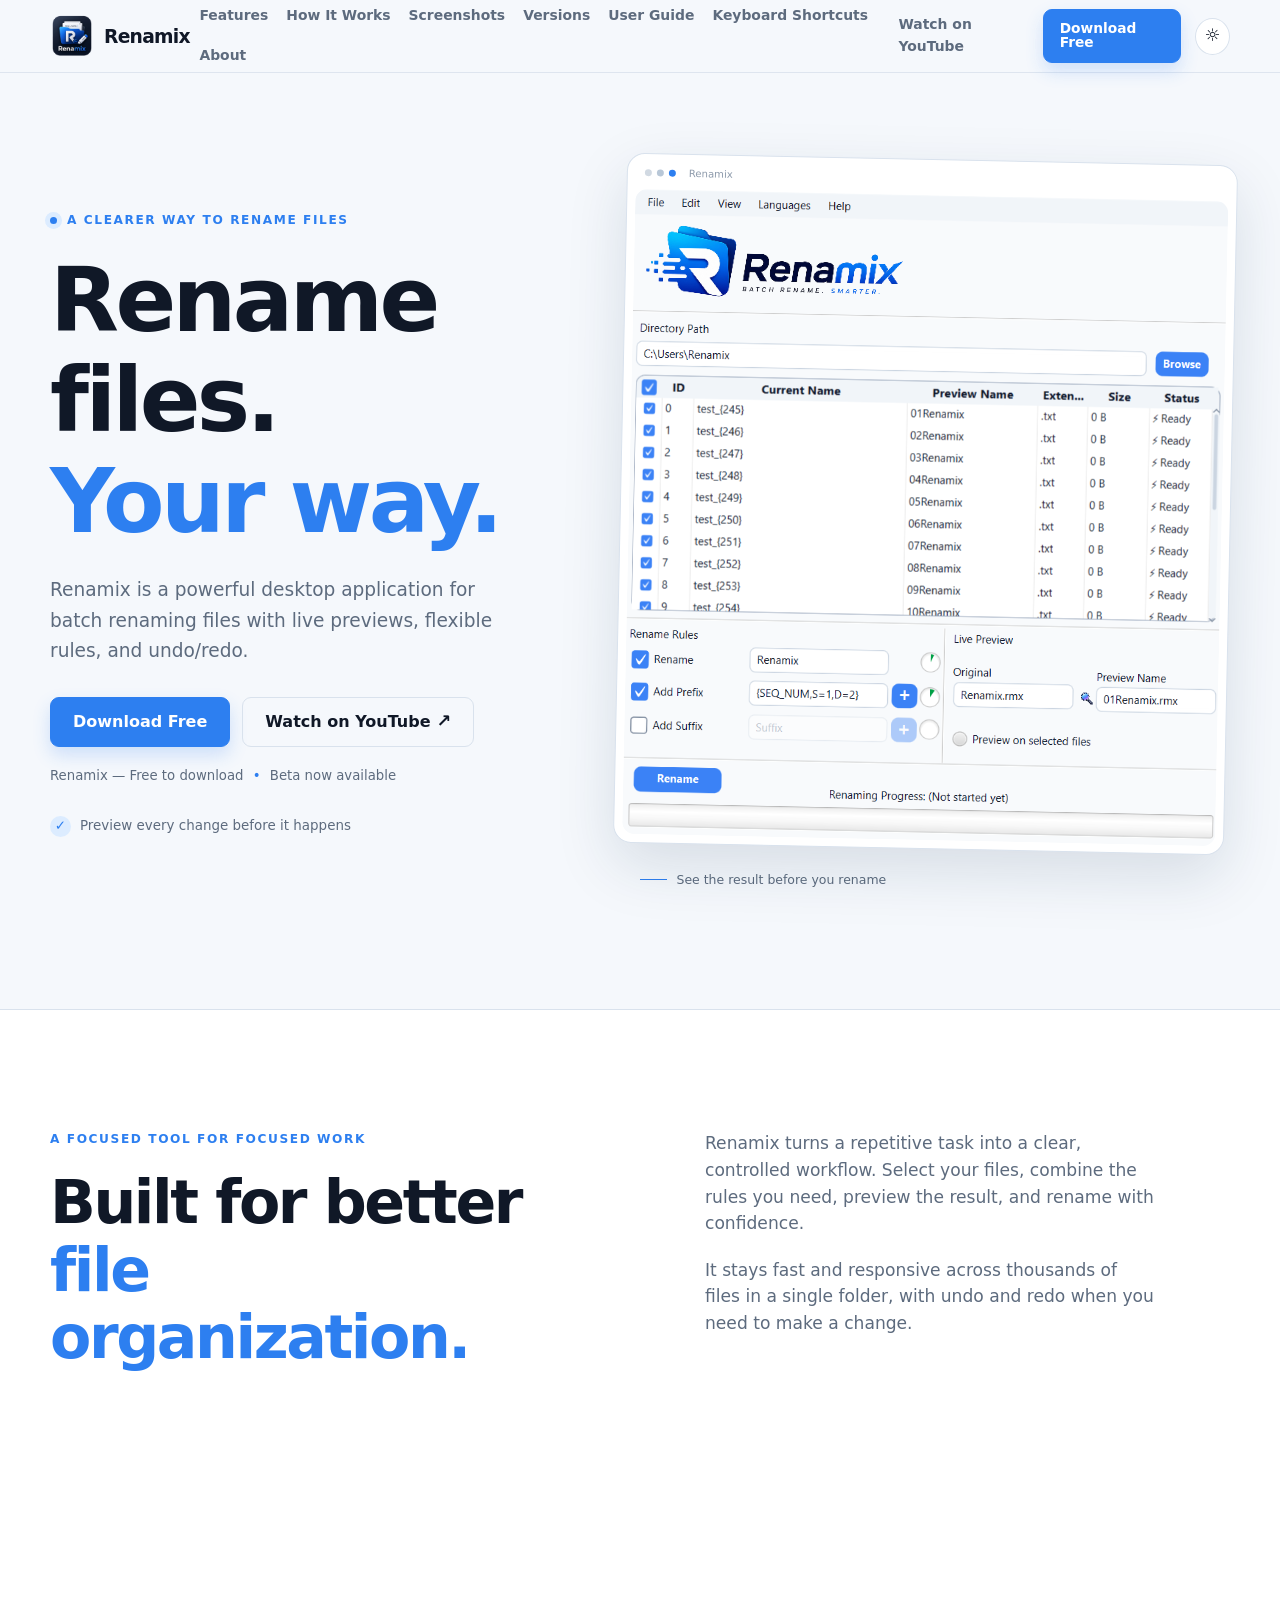
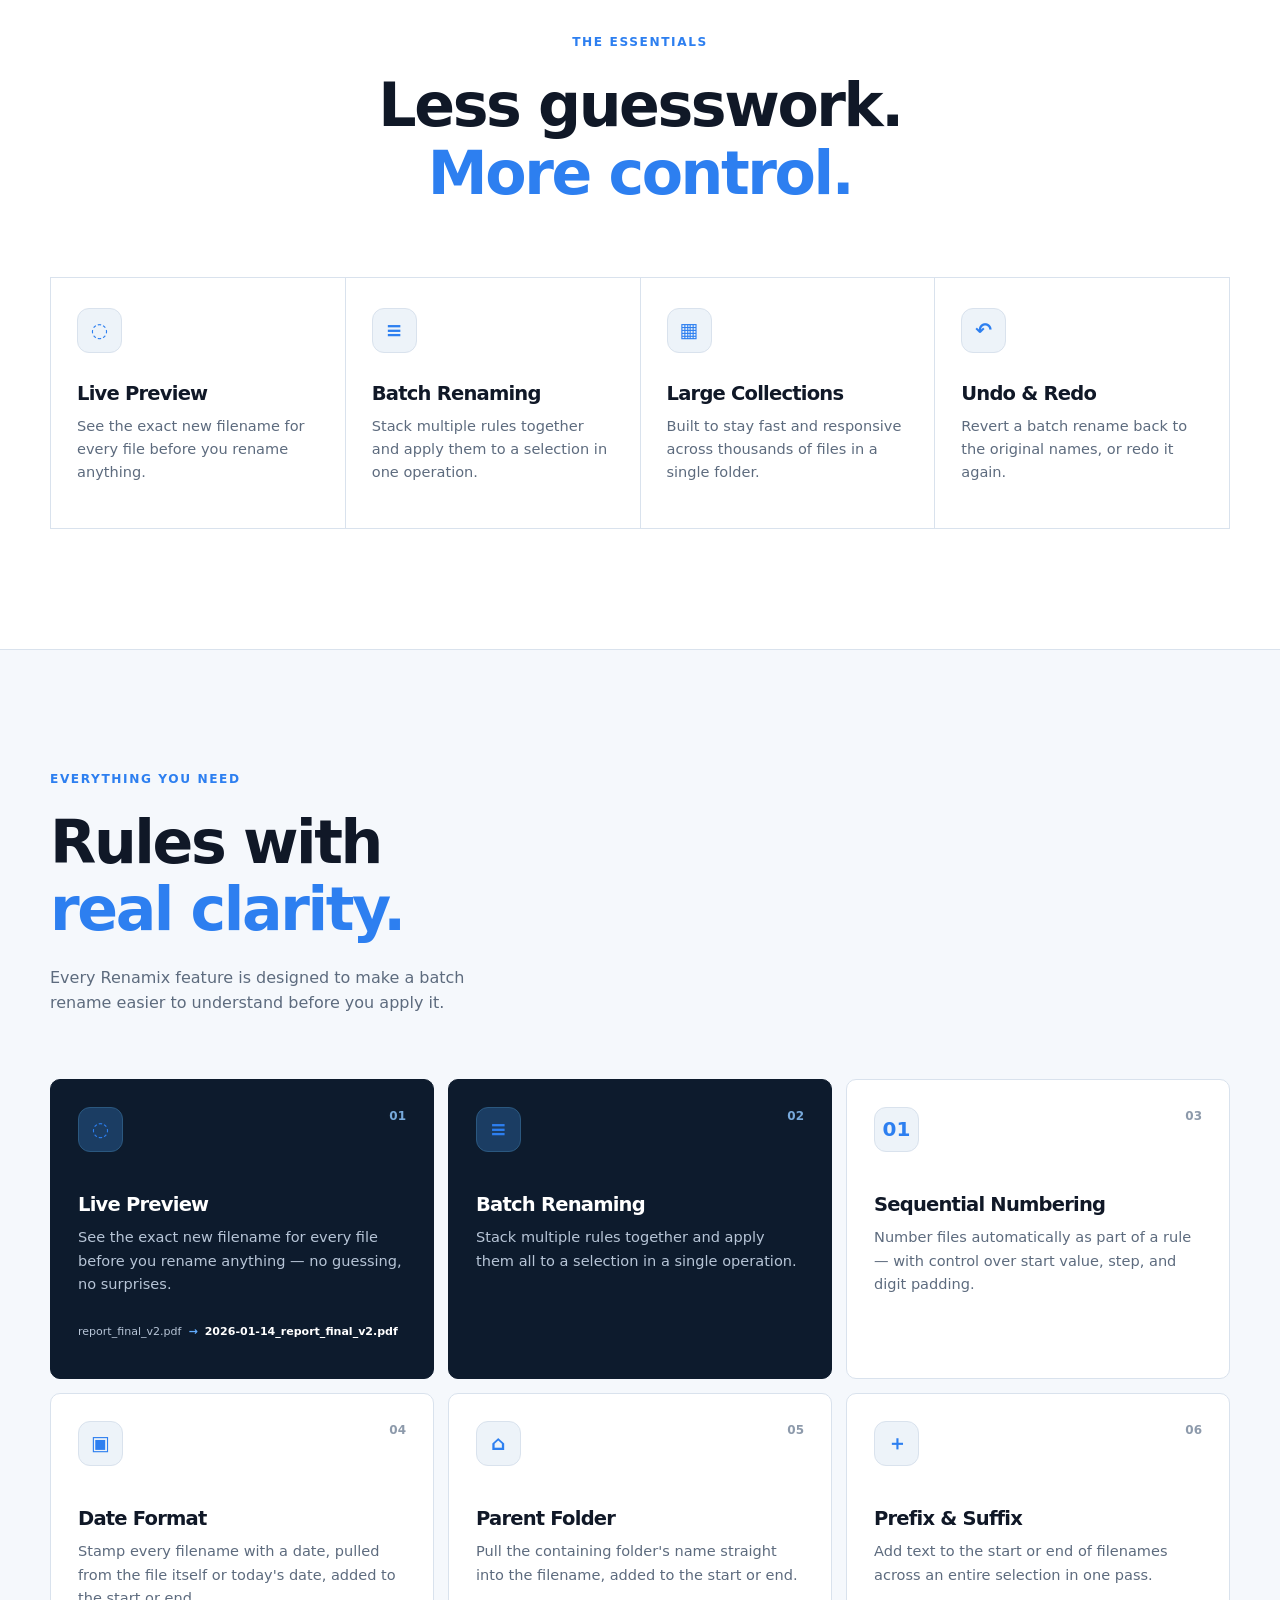
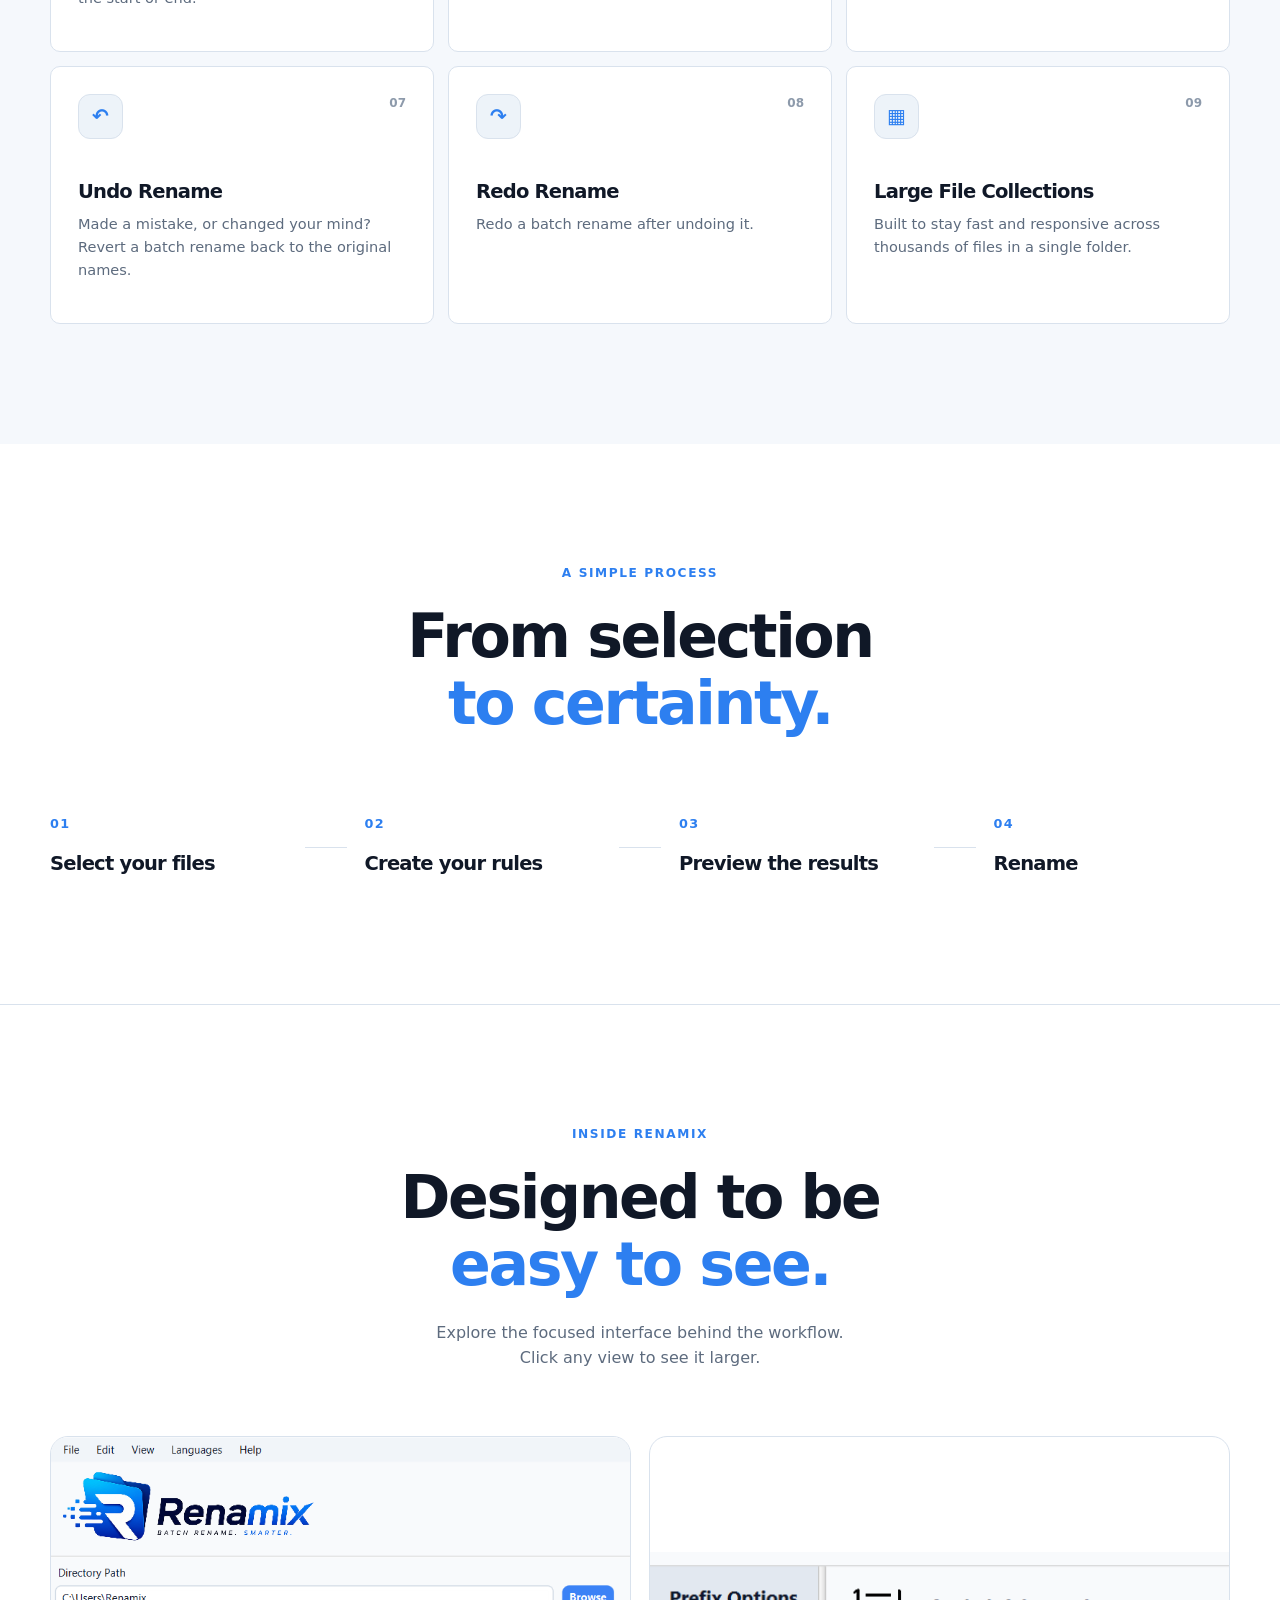
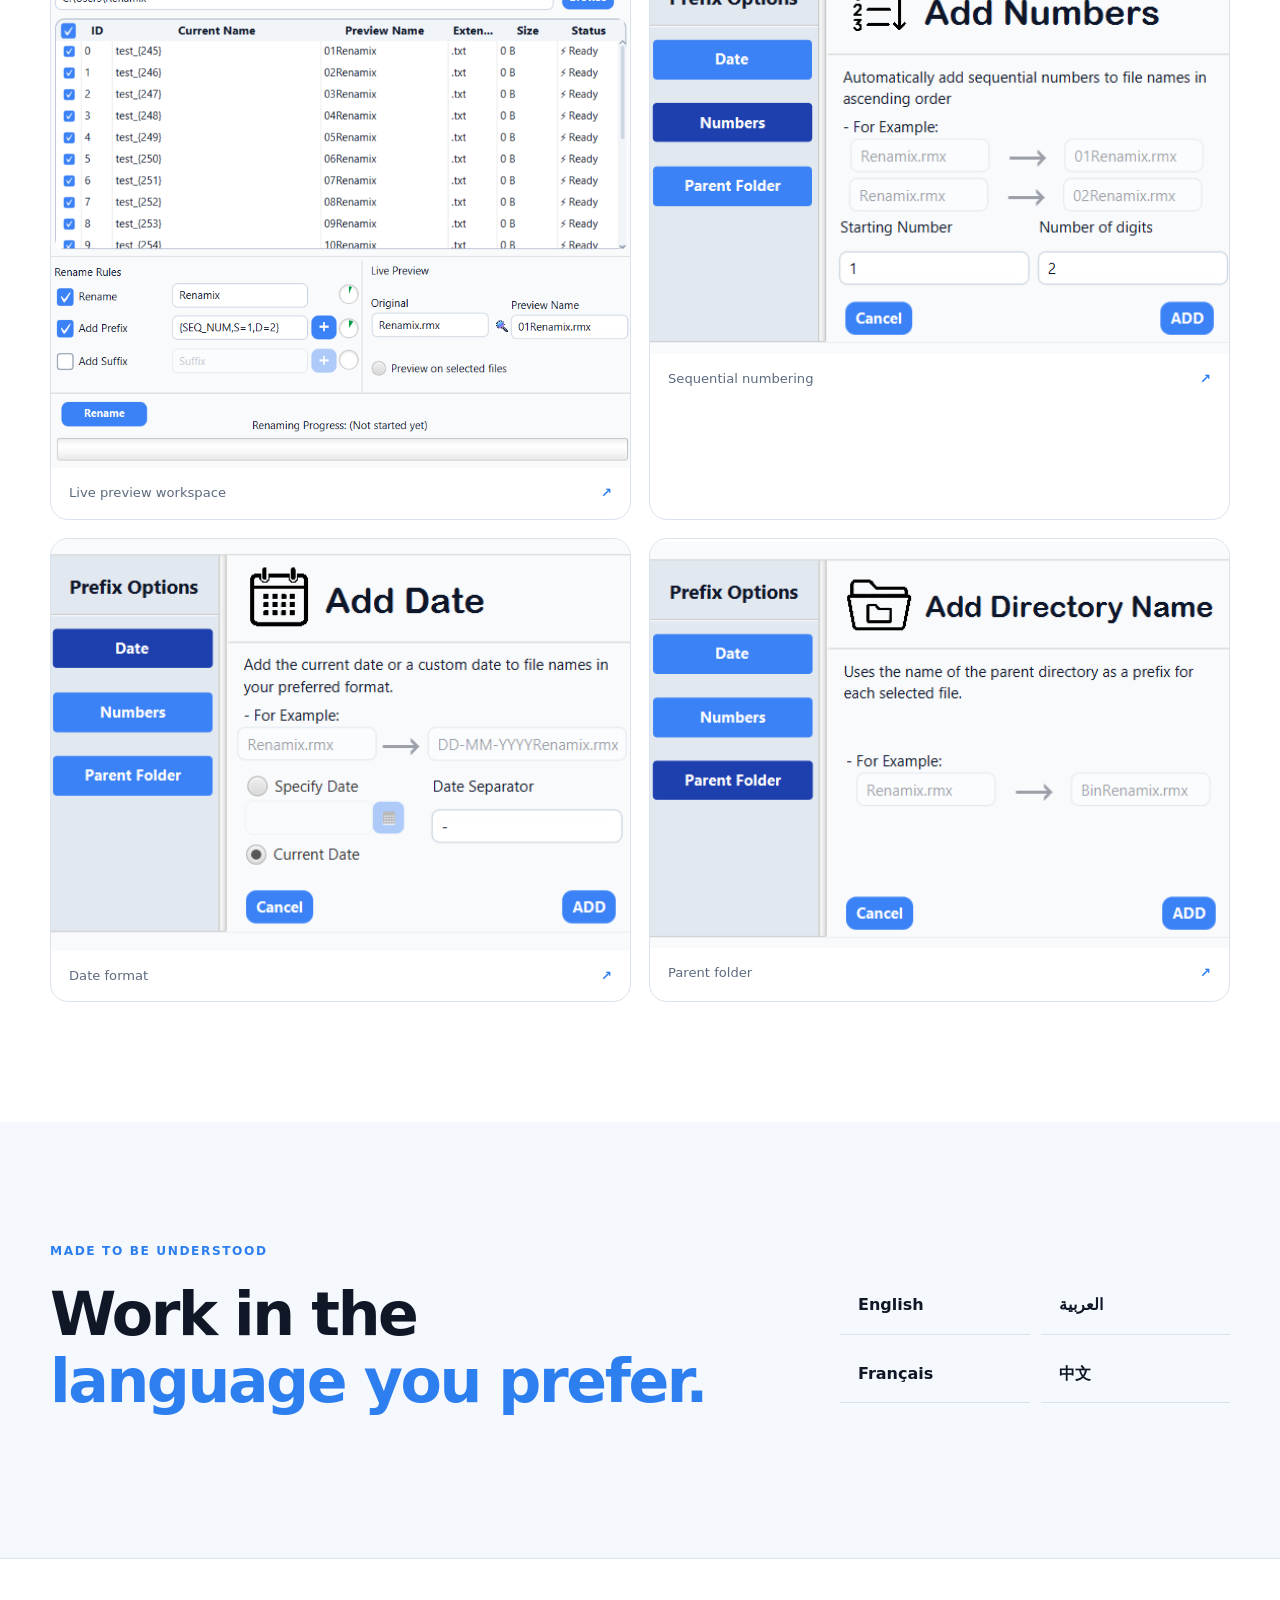
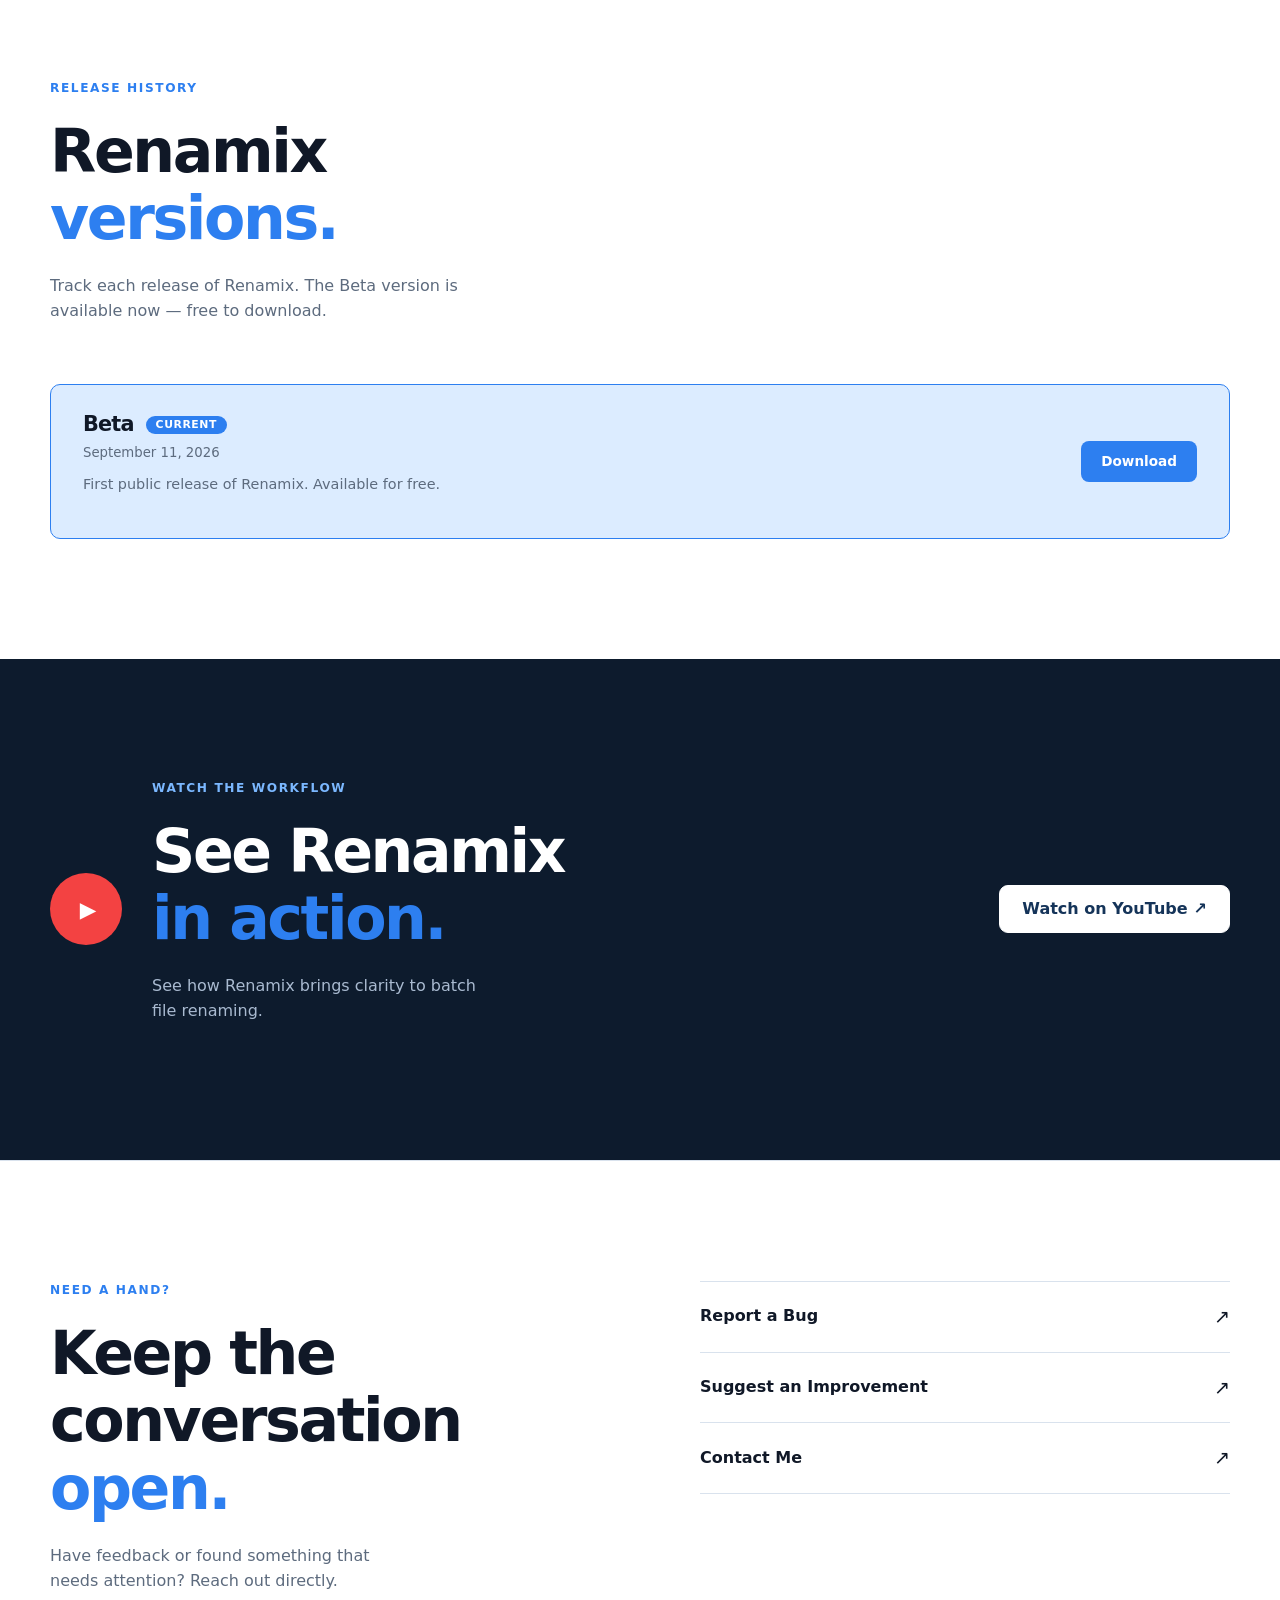
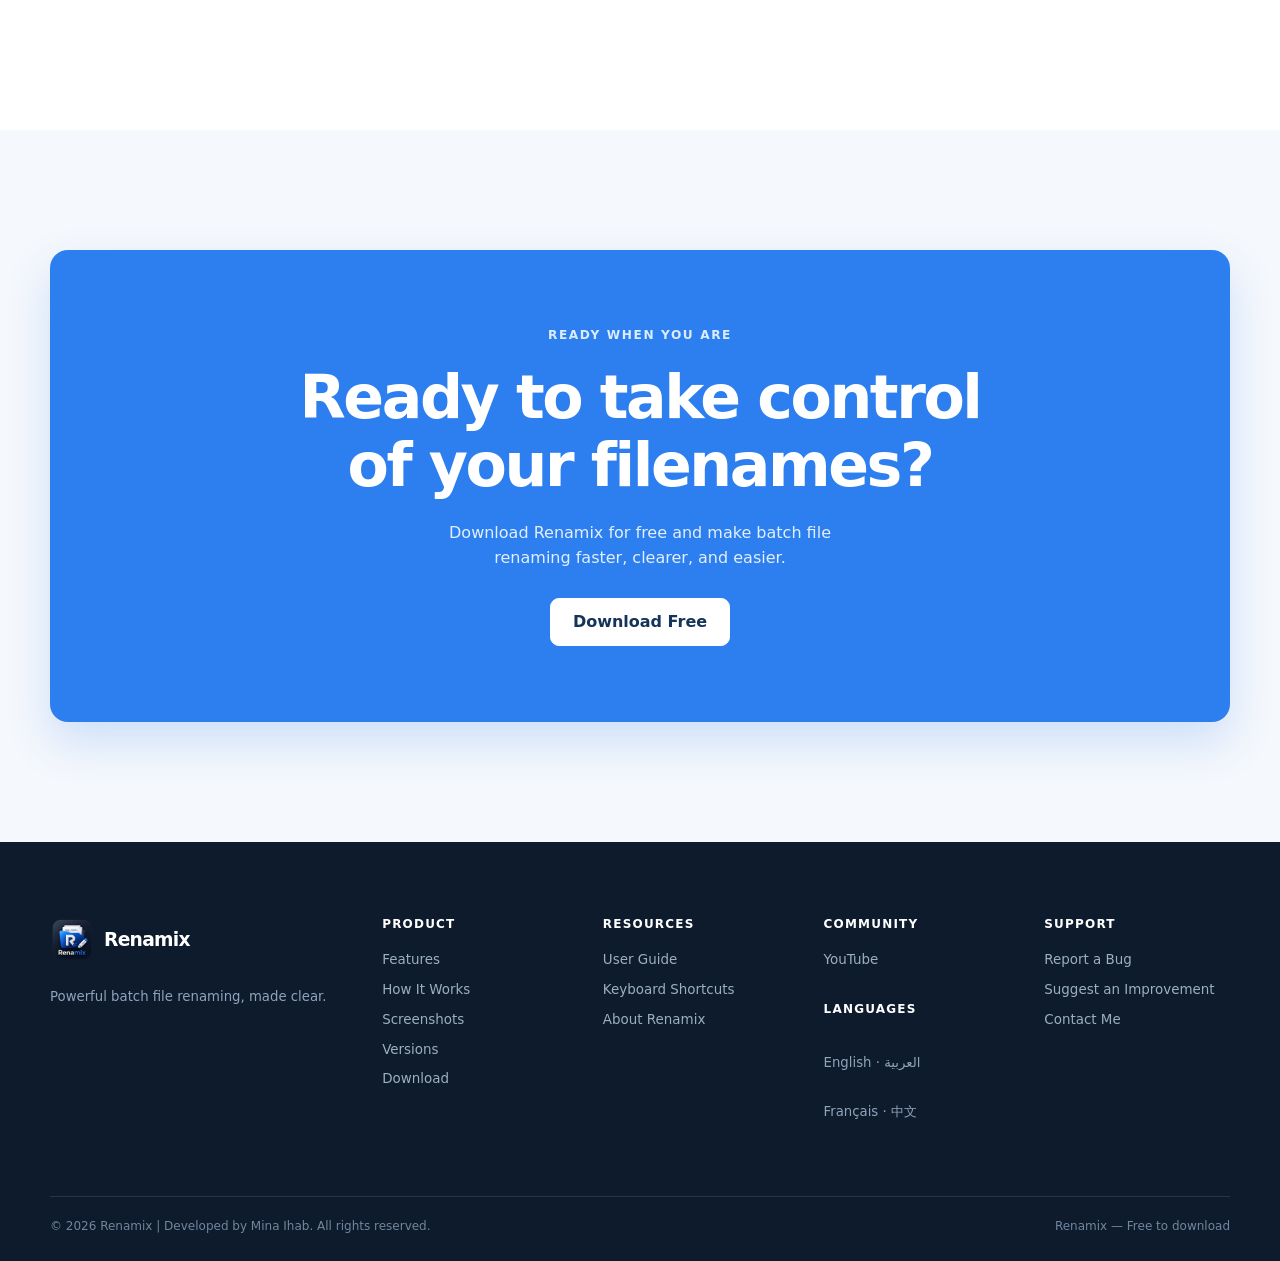
==== commit e78b92db: "Footer Updated" ====
--- a/index.html
+++ b/index.html
@@ -12,9 +12,9 @@
   <link rel="icon" type="image/png" href="assets/icons/icon-256.png">
   <link rel="stylesheet" href="style/style.css">
   <script>document.documentElement.dataset.theme = localStorage.getItem('renamix-theme') || (matchMedia('(prefers-color-scheme: dark)').matches ? 'dark' : 'light');</script>
-  <meta property="og:image" content="https://bolt.new/static/og_default.png">
+  <meta property="og:image" content="https://renamix-official.github.io/Renamix-Website/assets/splash/Renamix-Splash.png">
   <meta name="twitter:card" content="summary_large_image">
-  <meta name="twitter:image" content="https://bolt.new/static/og_default.png">
+  <meta name="twitter:image" content="https://renamix-official.github.io/Renamix-Website/assets/splash/Renamix-Splash.png">
 </head>
 <body>
   <a class="skip-link" href="#main-content">Skip to content</a>
@@ -67,10 +67,10 @@
     <section class="final-cta section-pad"><div class="container cta-panel reveal"><p class="section-kicker">Ready when you are</p><h2>Ready to take control<br>of your <em>filenames?</em></h2><p>Download Renamix for free and make batch file renaming faster, clearer, and easier.</p><a class="button button-light" data-download href="">Download Free</a></div></section>
   </main>
 
-  <footer class="site-footer"><div class="container footer-grid"><div class="footer-brand"><a class="brand" href="index.html"><img src="assets/icons/icon-256.png" alt="Renamix" width="44" height="44"><span>Renamix</span></a><p>Powerful batch file renaming, made clear.</p></div><div class="footer-col"><h3>Product</h3><a href="#features">Features</a><a href="#how-it-works">How It Works</a><a href="#screenshots">Screenshots</a><a href="#versions">Versions</a><a data-download href="">Download</a></div><div class="footer-col"><h3>Resources</h3><a href="pages/guide.html">User Guide</a><a href="pages/shortcuts.html">Keyboard Shortcuts</a><a href="pages/about.html">About Renamix</a></div><div class="footer-col"><h3>Community</h3><a class="youtube-link" href="#youtube">YouTube</a><h3 class="footer-subhead">Languages</h3><span>English · العربية</span><span>Français · 中文</span></div><div class="footer-col"><h3>Support</h3><a class="email-link" data-subject="Renamix Bug Report" href="">Report a Bug</a><a class="email-link" data-subject="Renamix Improvement Suggestion" href="">Suggest an Improvement</a><a class="email-link" data-subject="Renamix Contact" href="">Contact Me</a></div></div><div class="container footer-bottom"><span>© 2026 Renamix. All rights reserved.</span><span>Renamix — Free to download</span></div></footer>
+  <footer class="site-footer"><div class="container footer-grid"><div class="footer-brand"><a class="brand" href="index.html"><img src="assets/icons/icon-256.png" alt="Renamix" width="44" height="44"><span>Renamix</span></a><p>Powerful batch file renaming, made clear.</p></div><div class="footer-col"><h3>Product</h3><a href="#features">Features</a><a href="#how-it-works">How It Works</a><a href="#screenshots">Screenshots</a><a href="#versions">Versions</a><a data-download href="">Download</a></div><div class="footer-col"><h3>Resources</h3><a href="pages/guide.html">User Guide</a><a href="pages/shortcuts.html">Keyboard Shortcuts</a><a href="pages/about.html">About Renamix</a></div><div class="footer-col"><h3>Community</h3><a class="youtube-link" href="#youtube">YouTube</a><h3 class="footer-subhead">Languages</h3><span>English · العربية</span><span>Français · 中文</span></div><div class="footer-col"><h3>Support</h3><a class="email-link" data-subject="Renamix Bug Report" href="">Report a Bug</a><a class="email-link" data-subject="Renamix Improvement Suggestion" href="">Suggest an Improvement</a><a class="email-link" data-subject="Renamix Contact" href="">Contact Me</a></div></div><div class="container footer-bottom"><span>© 2026 Renamix | Developed by Mina Ihab. All rights reserved.</span><span>Renamix — Free to download</span></div></footer>
 
   <div class="lightbox" role="dialog" aria-modal="true" aria-label="Expanded screenshot" hidden><button class="lightbox-close" type="button" aria-label="Close screenshot">×</button><img src="" alt=""></div>
 
   <script src="script/script.js"></script>
 </body>
-</html>+</html>
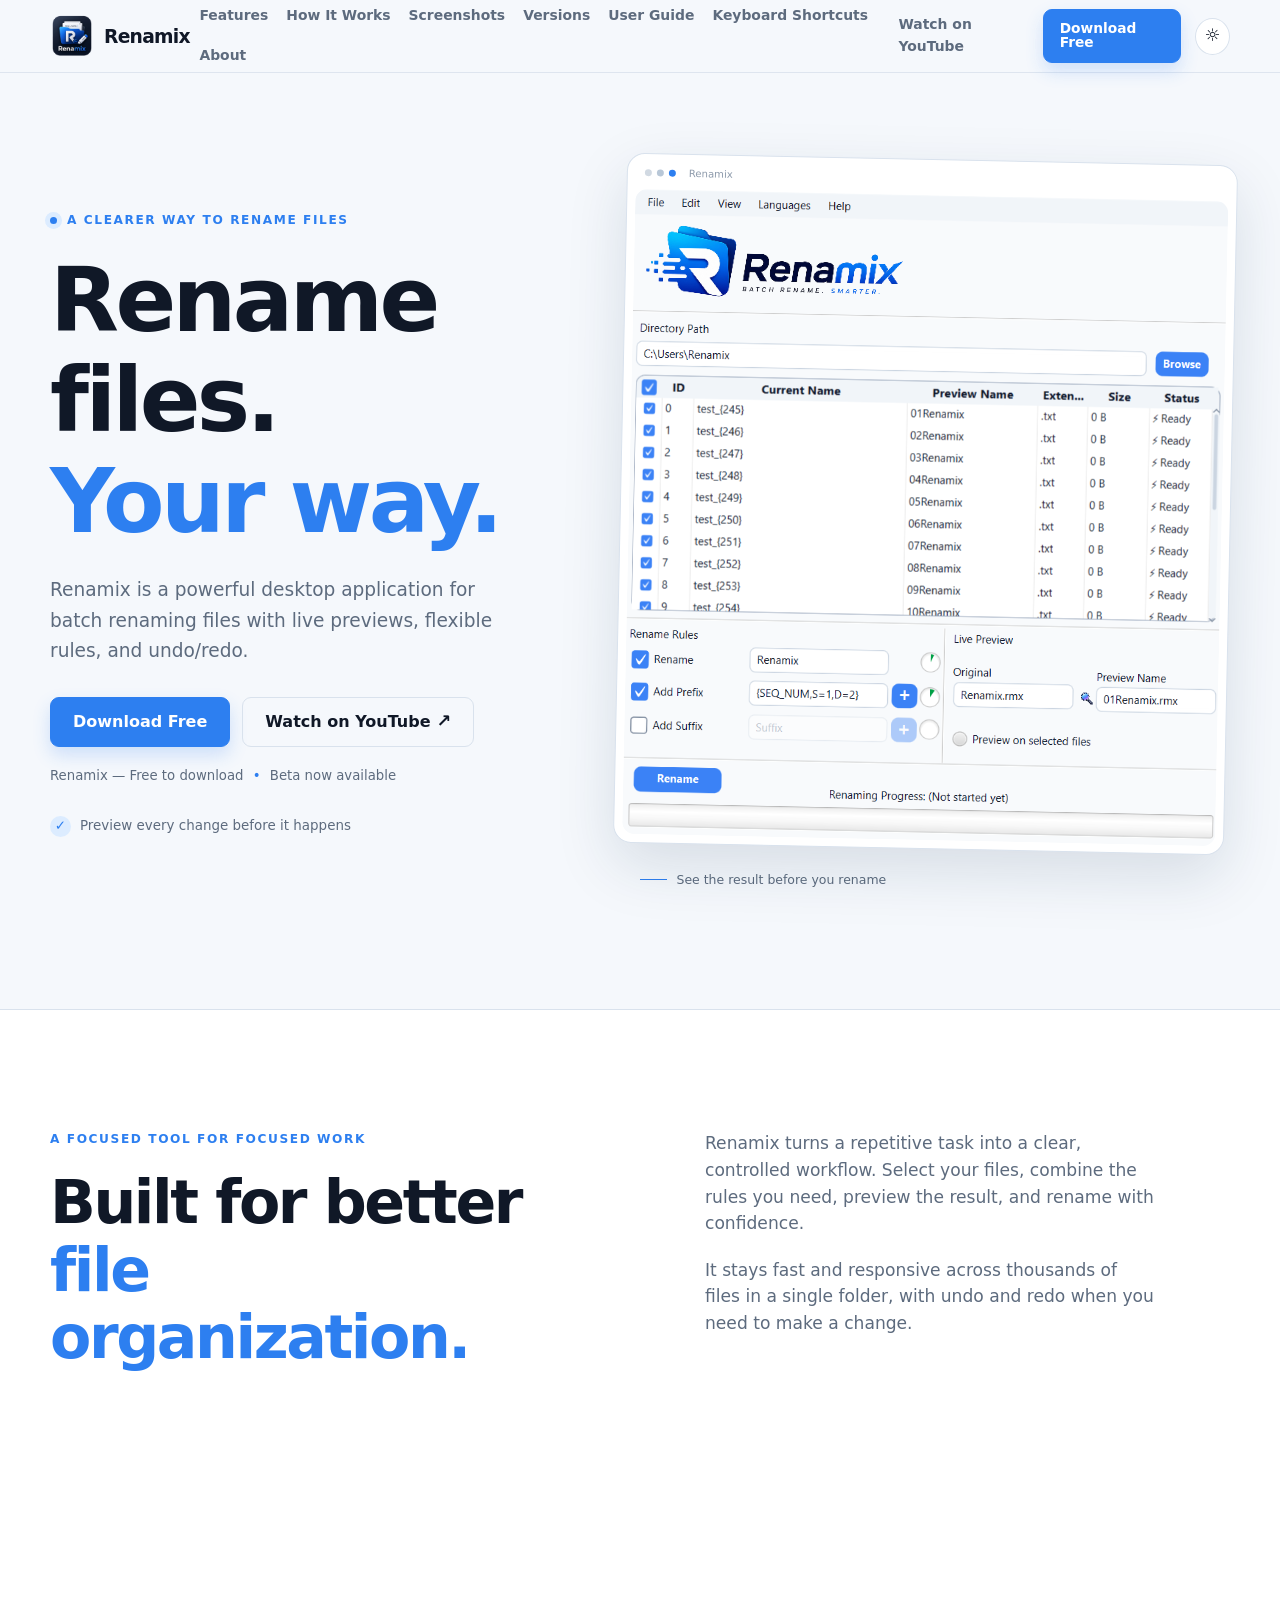
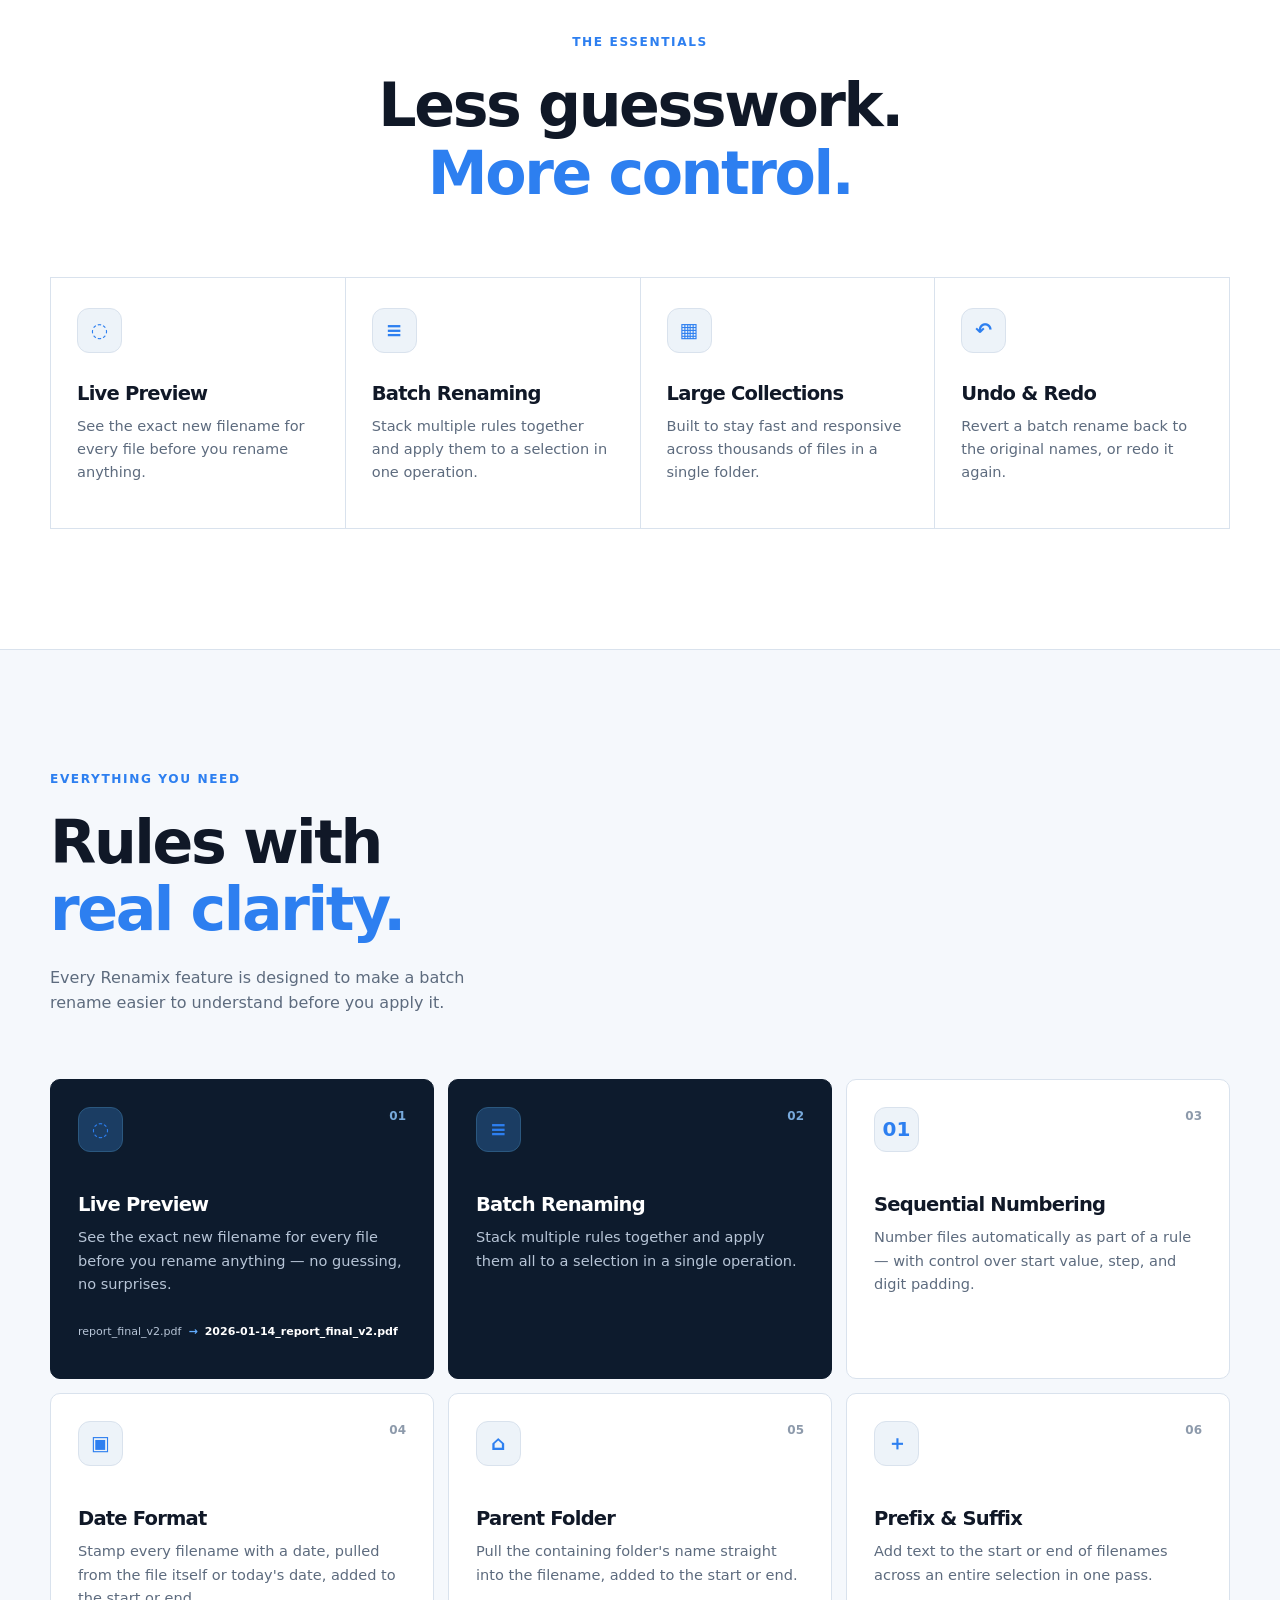
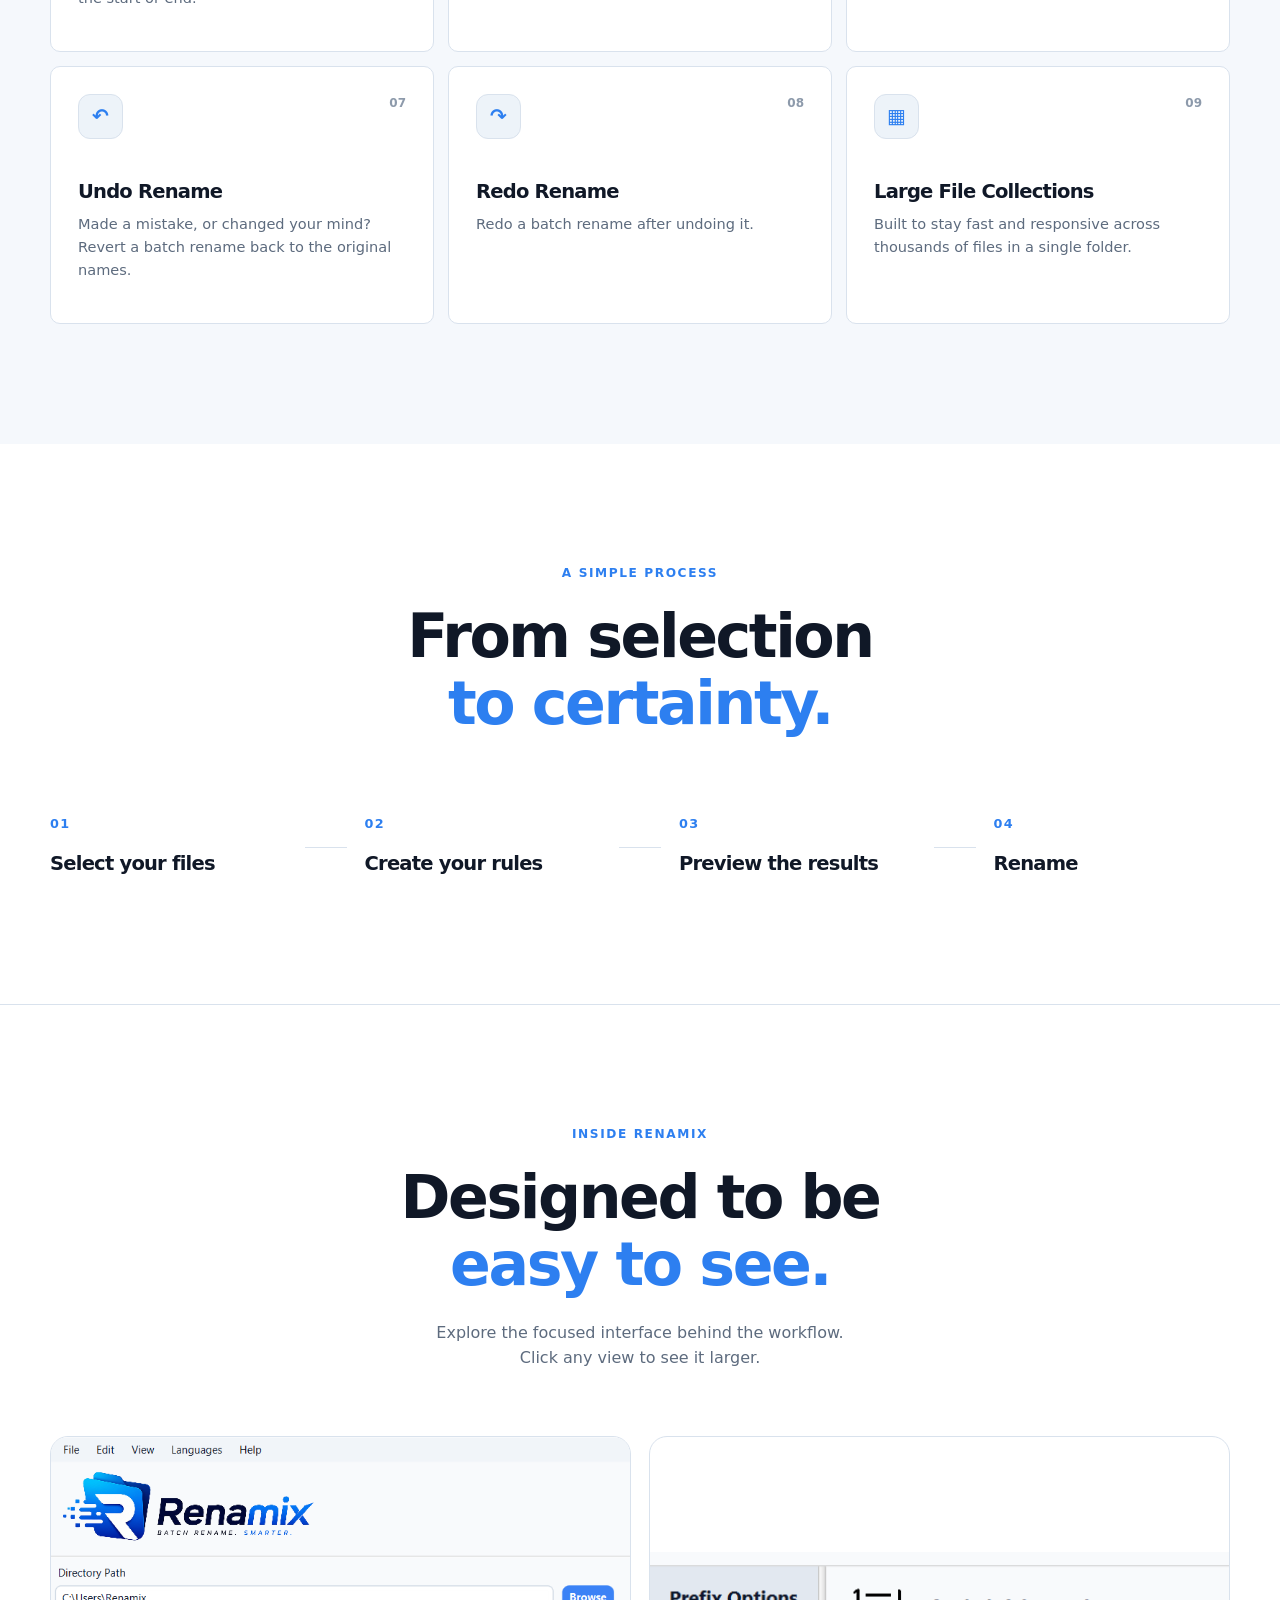
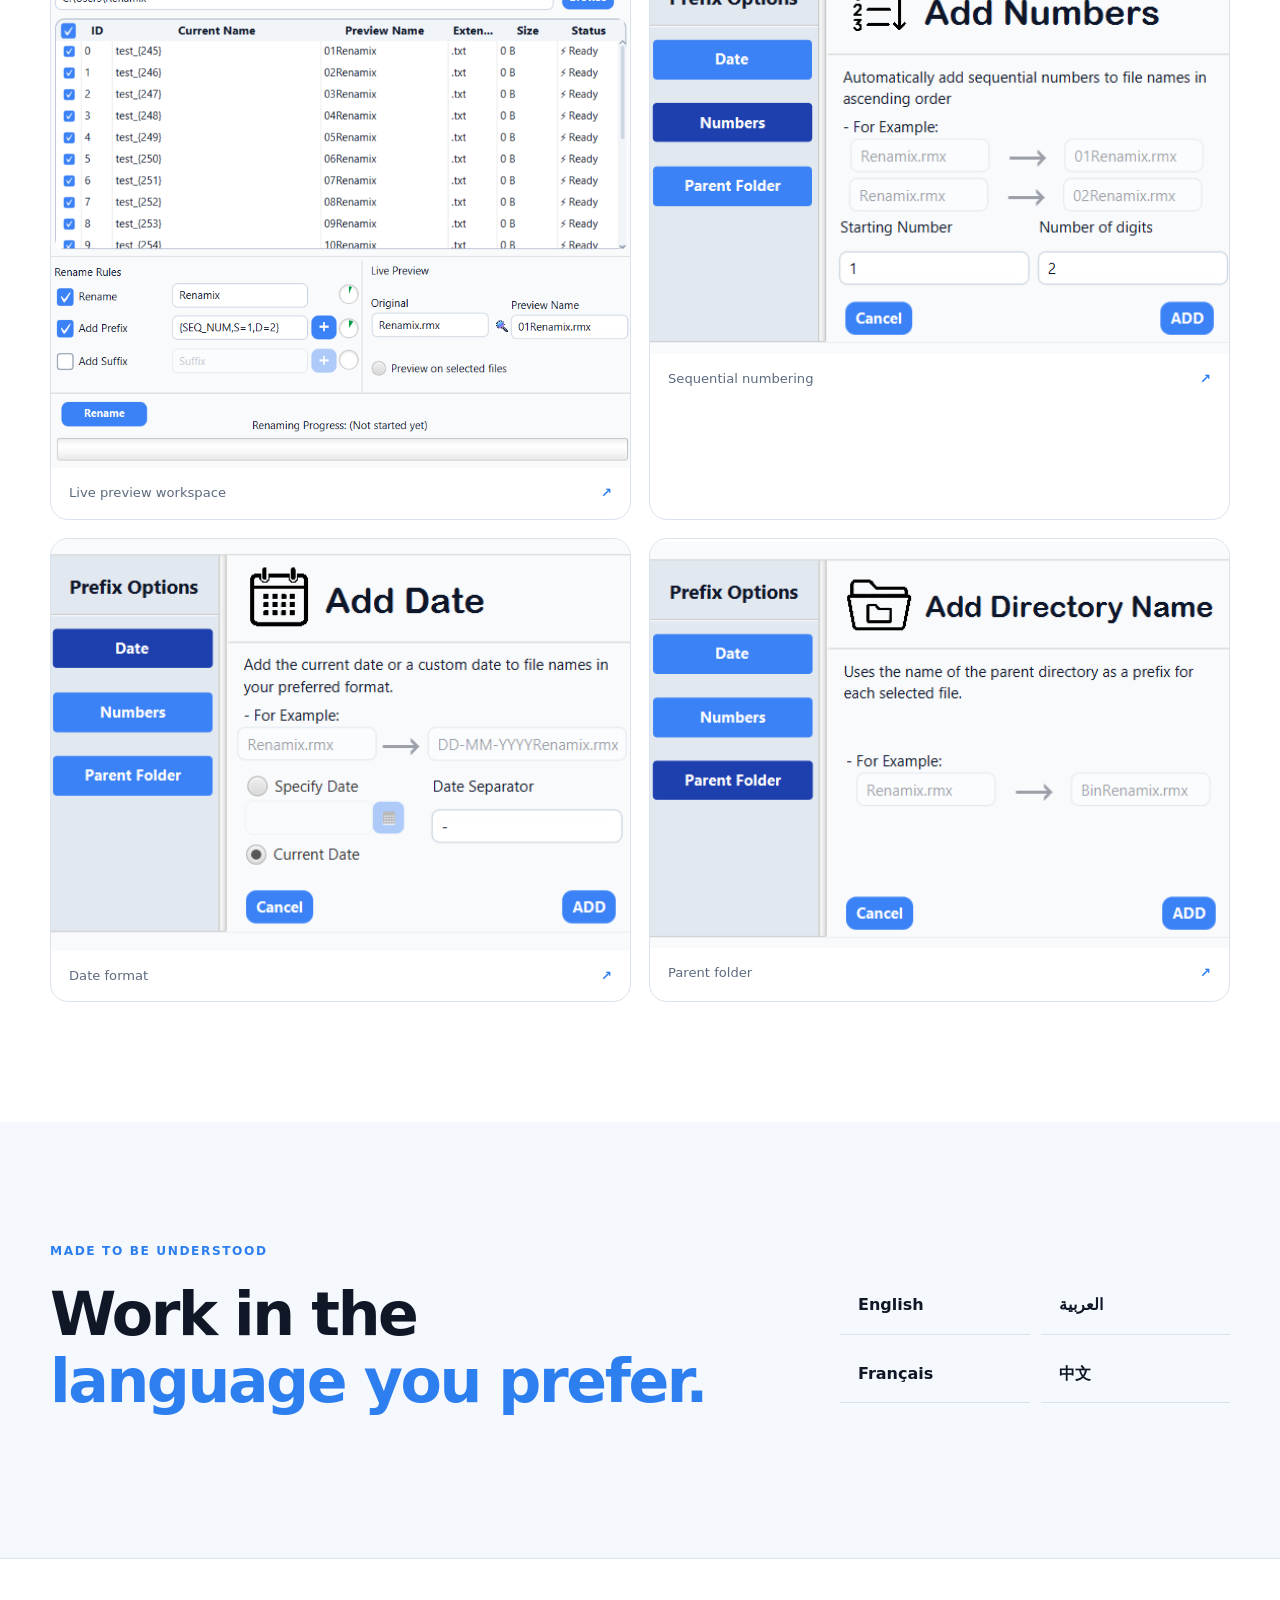
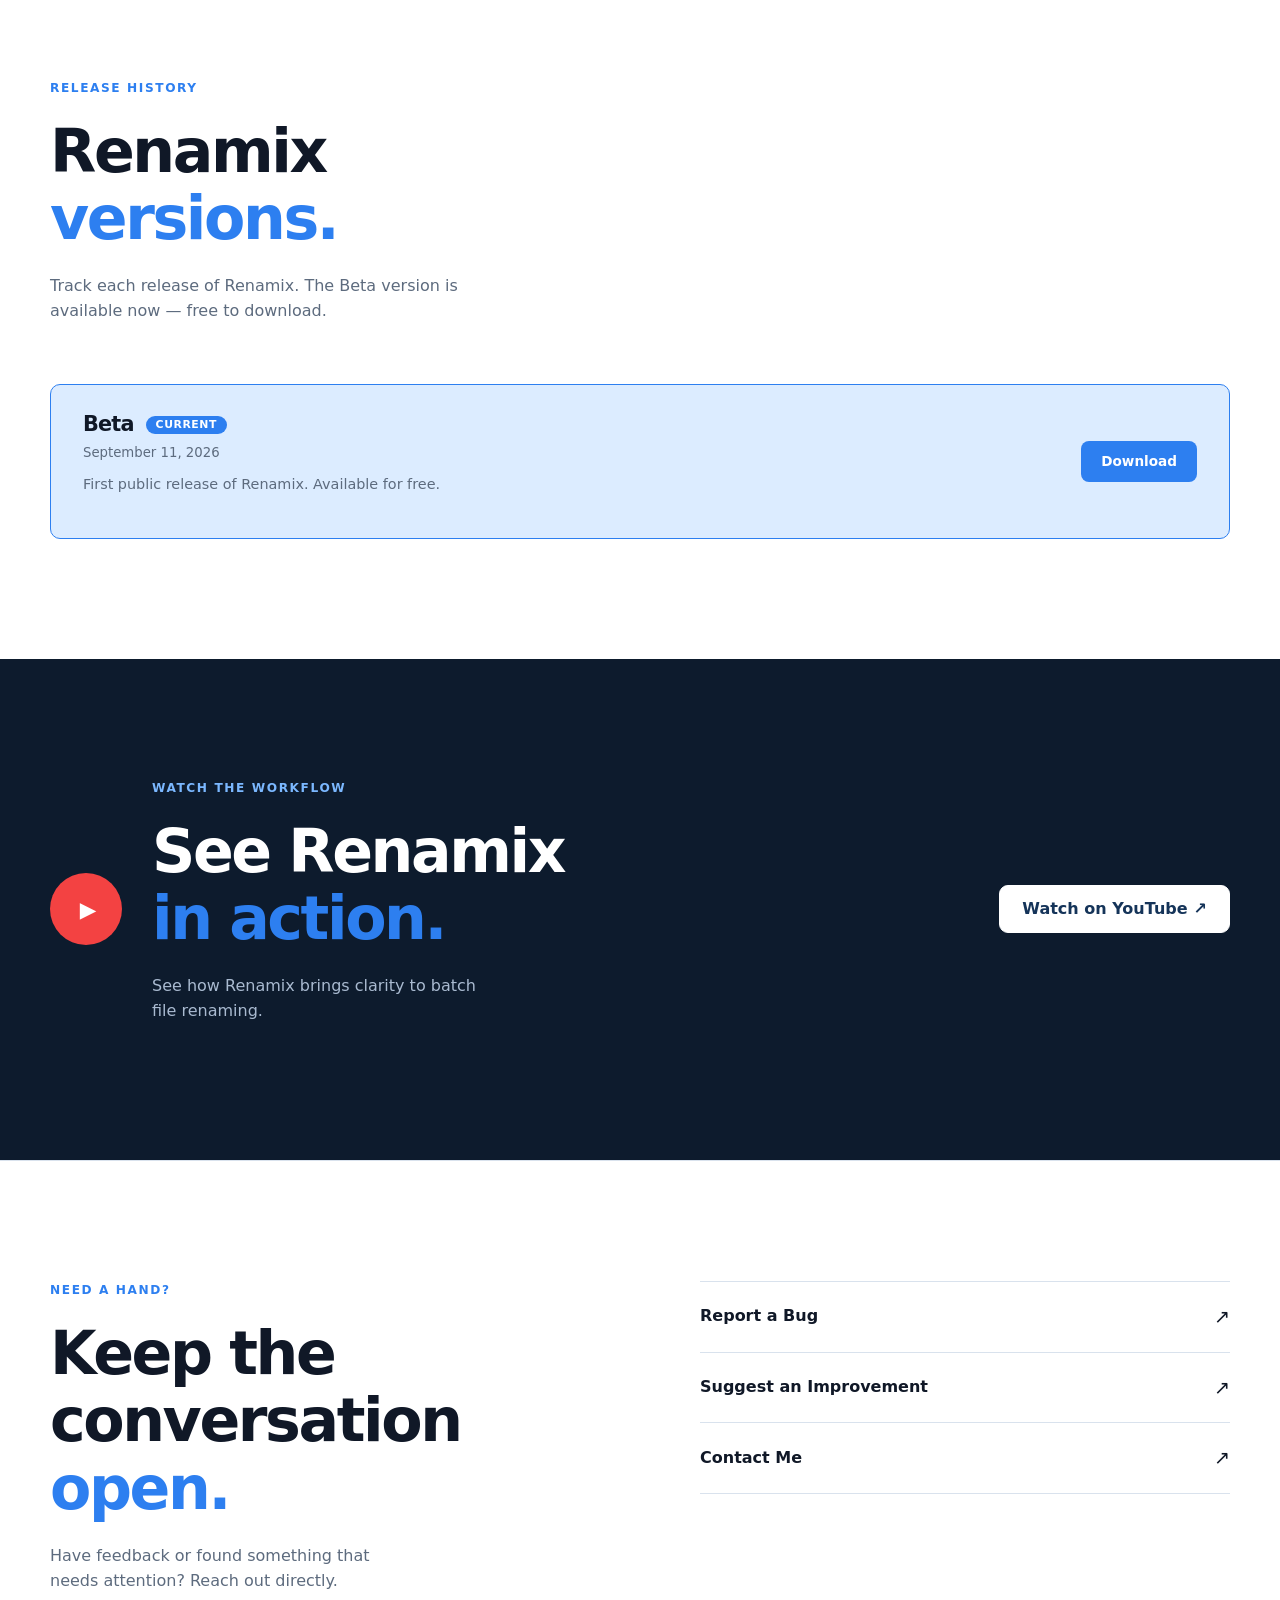
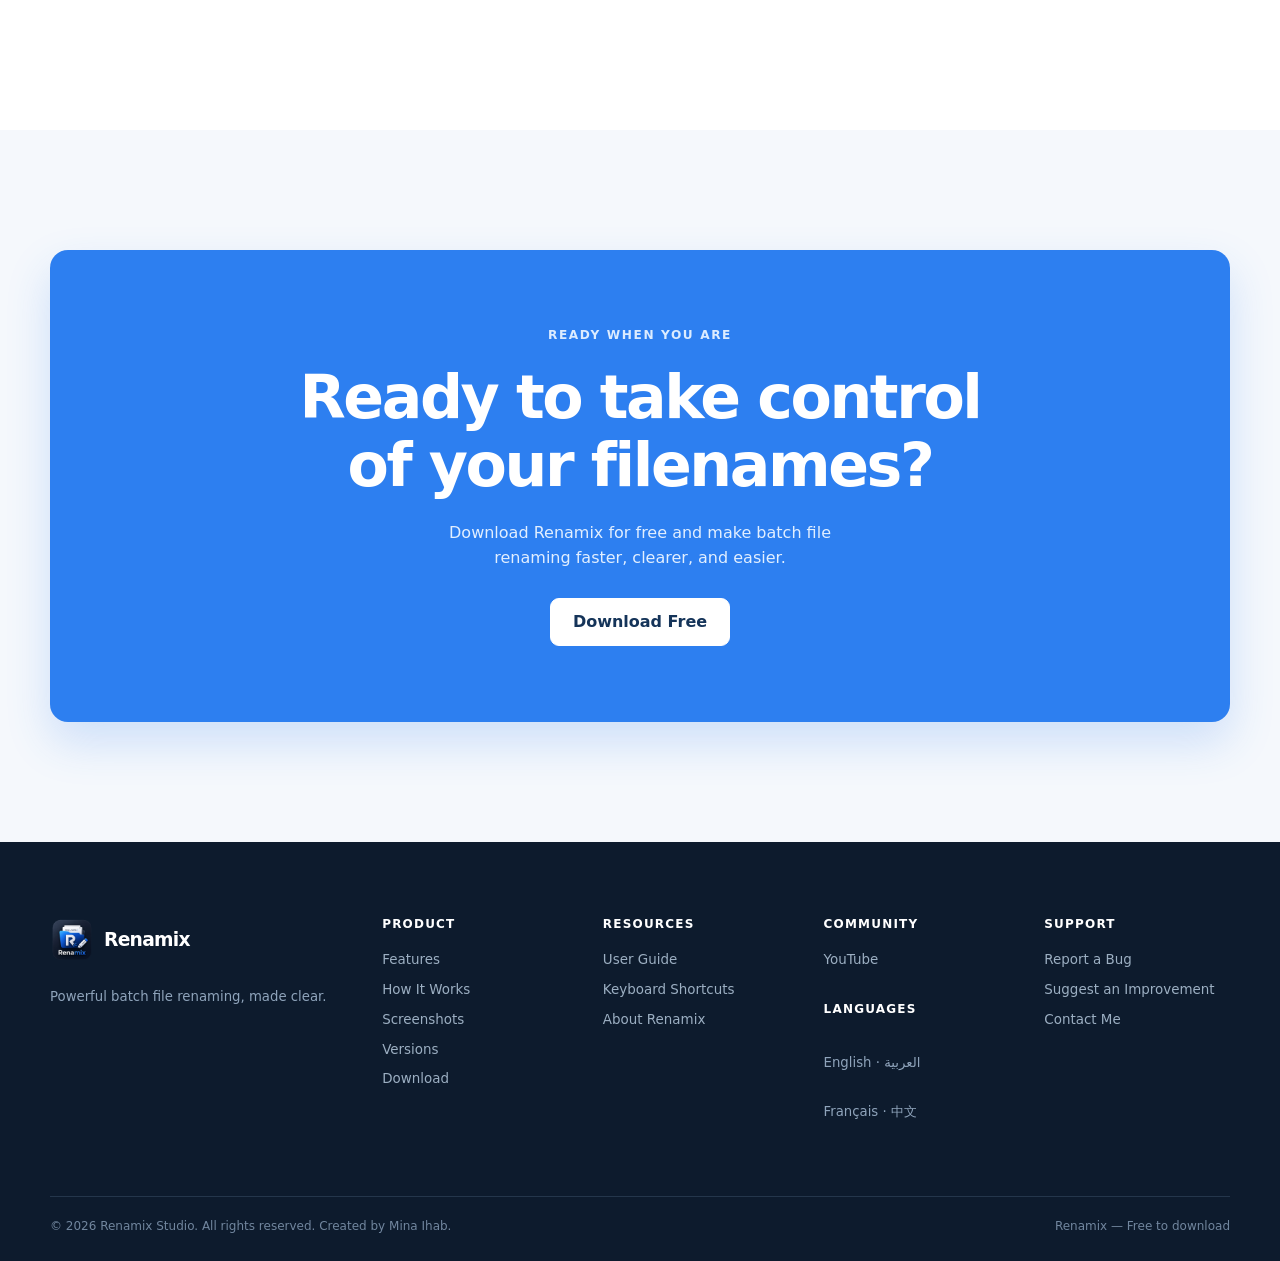
==== commit d6b119fe: "Footer Update" ====
--- a/index.html
+++ b/index.html
@@ -67,7 +67,7 @@
     <section class="final-cta section-pad"><div class="container cta-panel reveal"><p class="section-kicker">Ready when you are</p><h2>Ready to take control<br>of your <em>filenames?</em></h2><p>Download Renamix for free and make batch file renaming faster, clearer, and easier.</p><a class="button button-light" data-download href="">Download Free</a></div></section>
   </main>
 
-  <footer class="site-footer"><div class="container footer-grid"><div class="footer-brand"><a class="brand" href="index.html"><img src="assets/icons/icon-256.png" alt="Renamix" width="44" height="44"><span>Renamix</span></a><p>Powerful batch file renaming, made clear.</p></div><div class="footer-col"><h3>Product</h3><a href="#features">Features</a><a href="#how-it-works">How It Works</a><a href="#screenshots">Screenshots</a><a href="#versions">Versions</a><a data-download href="">Download</a></div><div class="footer-col"><h3>Resources</h3><a href="pages/guide.html">User Guide</a><a href="pages/shortcuts.html">Keyboard Shortcuts</a><a href="pages/about.html">About Renamix</a></div><div class="footer-col"><h3>Community</h3><a class="youtube-link" href="#youtube">YouTube</a><h3 class="footer-subhead">Languages</h3><span>English · العربية</span><span>Français · 中文</span></div><div class="footer-col"><h3>Support</h3><a class="email-link" data-subject="Renamix Bug Report" href="">Report a Bug</a><a class="email-link" data-subject="Renamix Improvement Suggestion" href="">Suggest an Improvement</a><a class="email-link" data-subject="Renamix Contact" href="">Contact Me</a></div></div><div class="container footer-bottom"><span>© 2026 Renamix | Developed by Mina Ihab. All rights reserved.</span><span>Renamix — Free to download</span></div></footer>
+  <footer class="site-footer"><div class="container footer-grid"><div class="footer-brand"><a class="brand" href="index.html"><img src="assets/icons/icon-256.png" alt="Renamix" width="44" height="44"><span>Renamix</span></a><p>Powerful batch file renaming, made clear.</p></div><div class="footer-col"><h3>Product</h3><a href="#features">Features</a><a href="#how-it-works">How It Works</a><a href="#screenshots">Screenshots</a><a href="#versions">Versions</a><a data-download href="">Download</a></div><div class="footer-col"><h3>Resources</h3><a href="pages/guide.html">User Guide</a><a href="pages/shortcuts.html">Keyboard Shortcuts</a><a href="pages/about.html">About Renamix</a></div><div class="footer-col"><h3>Community</h3><a class="youtube-link" href="#youtube">YouTube</a><h3 class="footer-subhead">Languages</h3><span>English · العربية</span><span>Français · 中文</span></div><div class="footer-col"><h3>Support</h3><a class="email-link" data-subject="Renamix Bug Report" href="">Report a Bug</a><a class="email-link" data-subject="Renamix Improvement Suggestion" href="">Suggest an Improvement</a><a class="email-link" data-subject="Renamix Contact" href="">Contact Me</a></div></div><div class="container footer-bottom"><span>© 2026 Renamix Studio. All rights reserved. Created by Mina Ihab.</span><span>Renamix — Free to download</span></div></footer>
 
   <div class="lightbox" role="dialog" aria-modal="true" aria-label="Expanded screenshot" hidden><button class="lightbox-close" type="button" aria-label="Close screenshot">×</button><img src="" alt=""></div>
 
